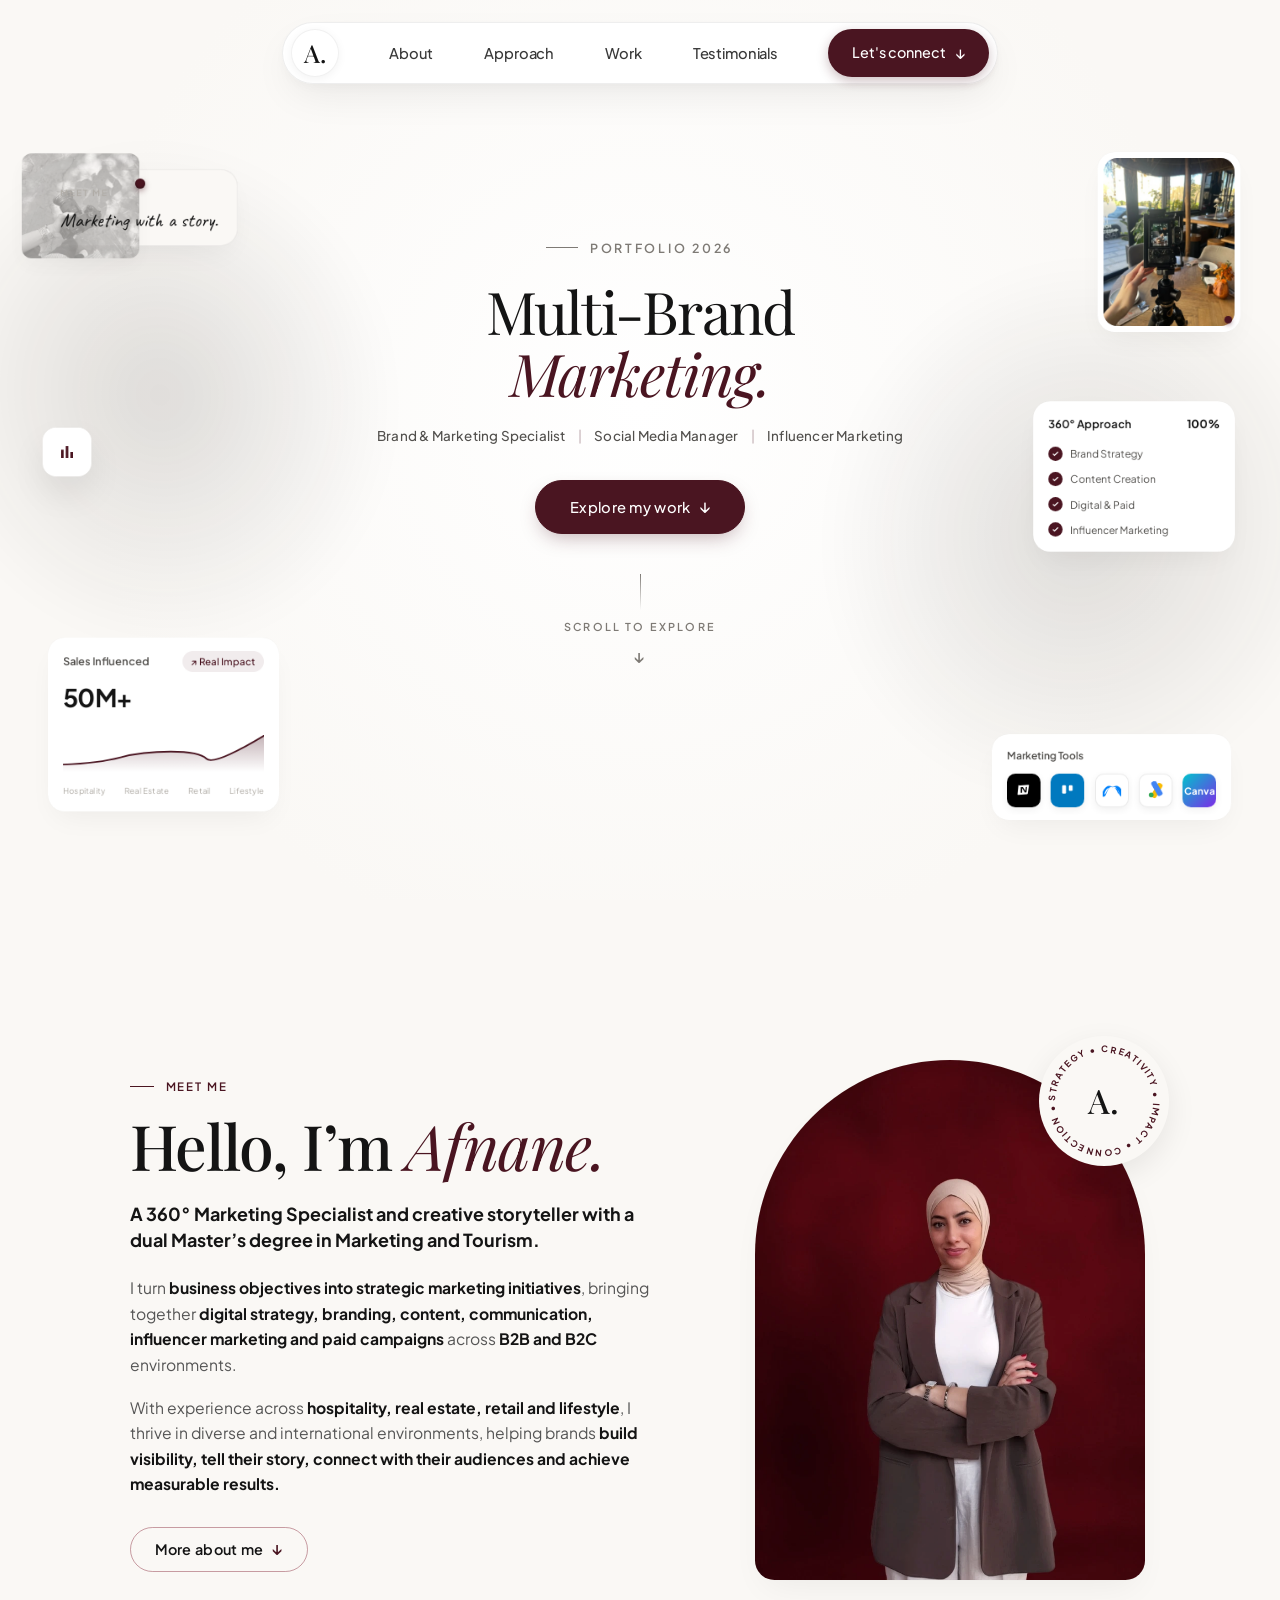
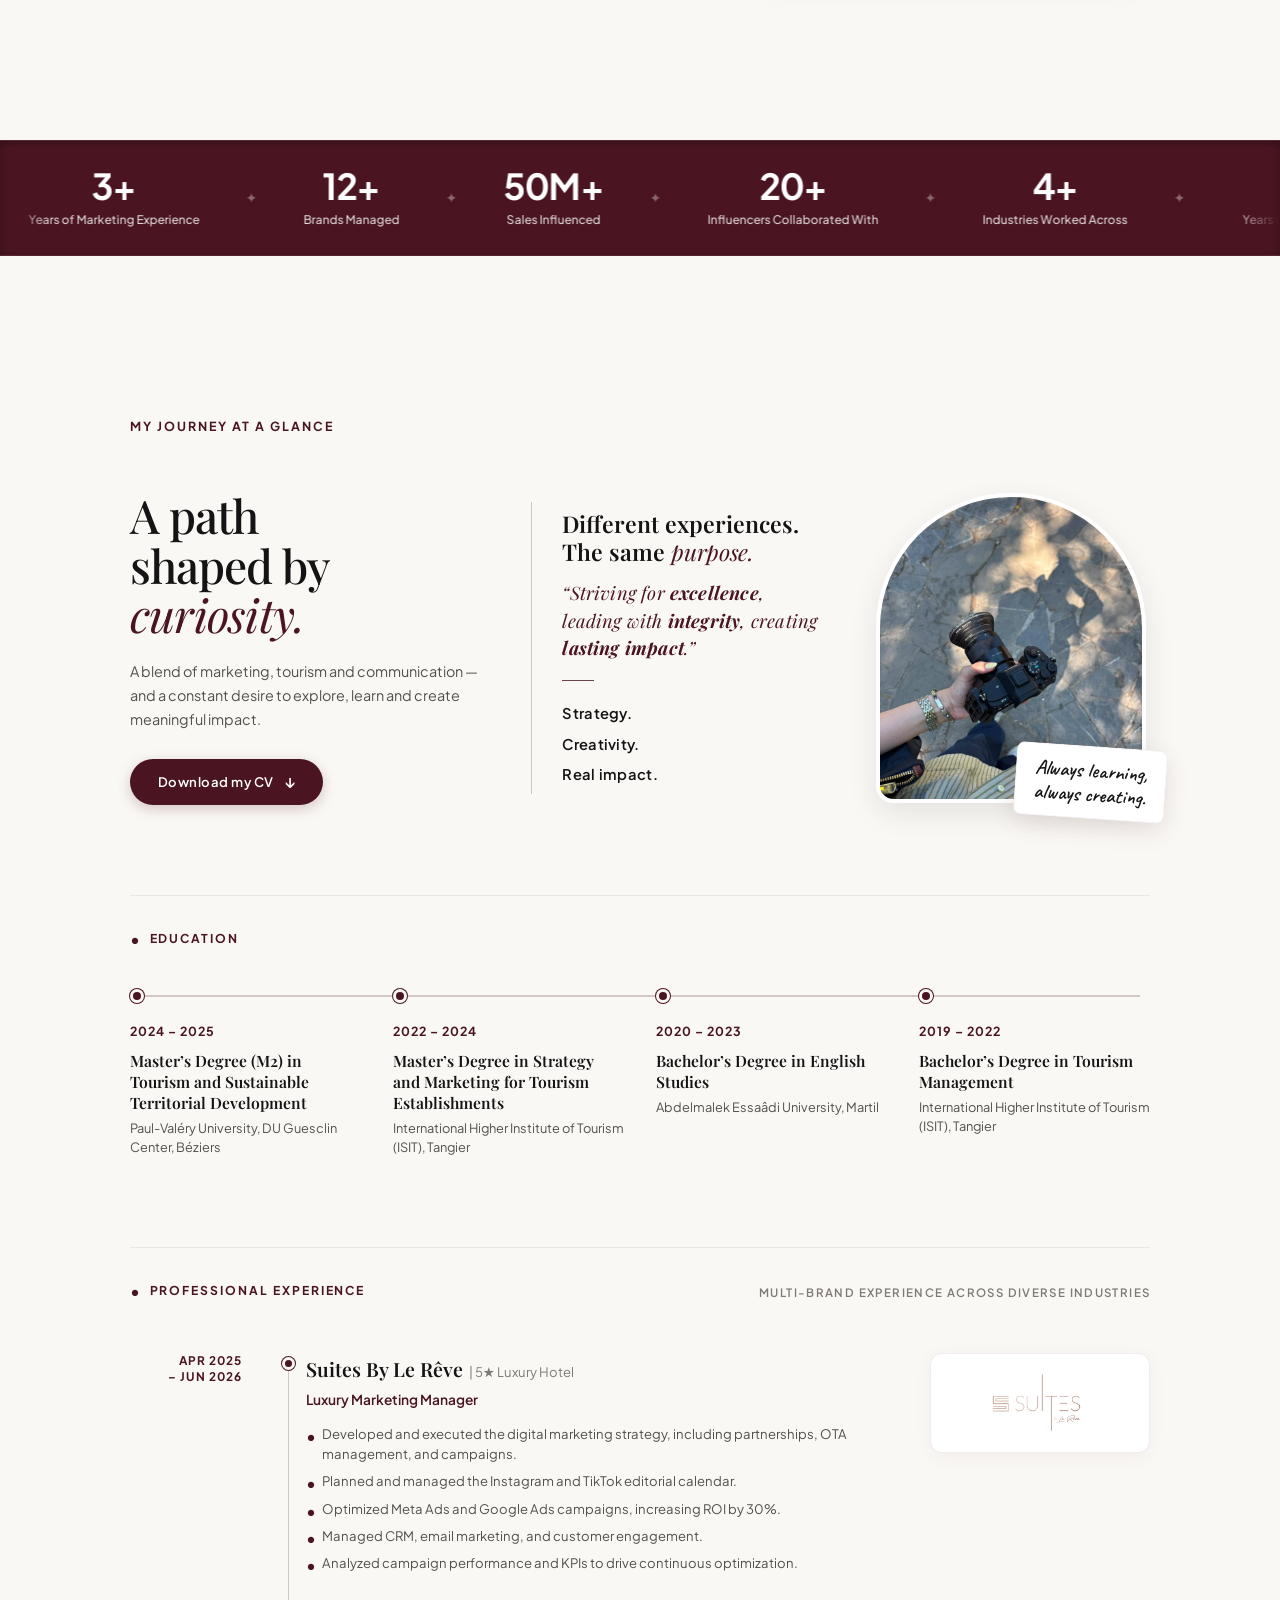
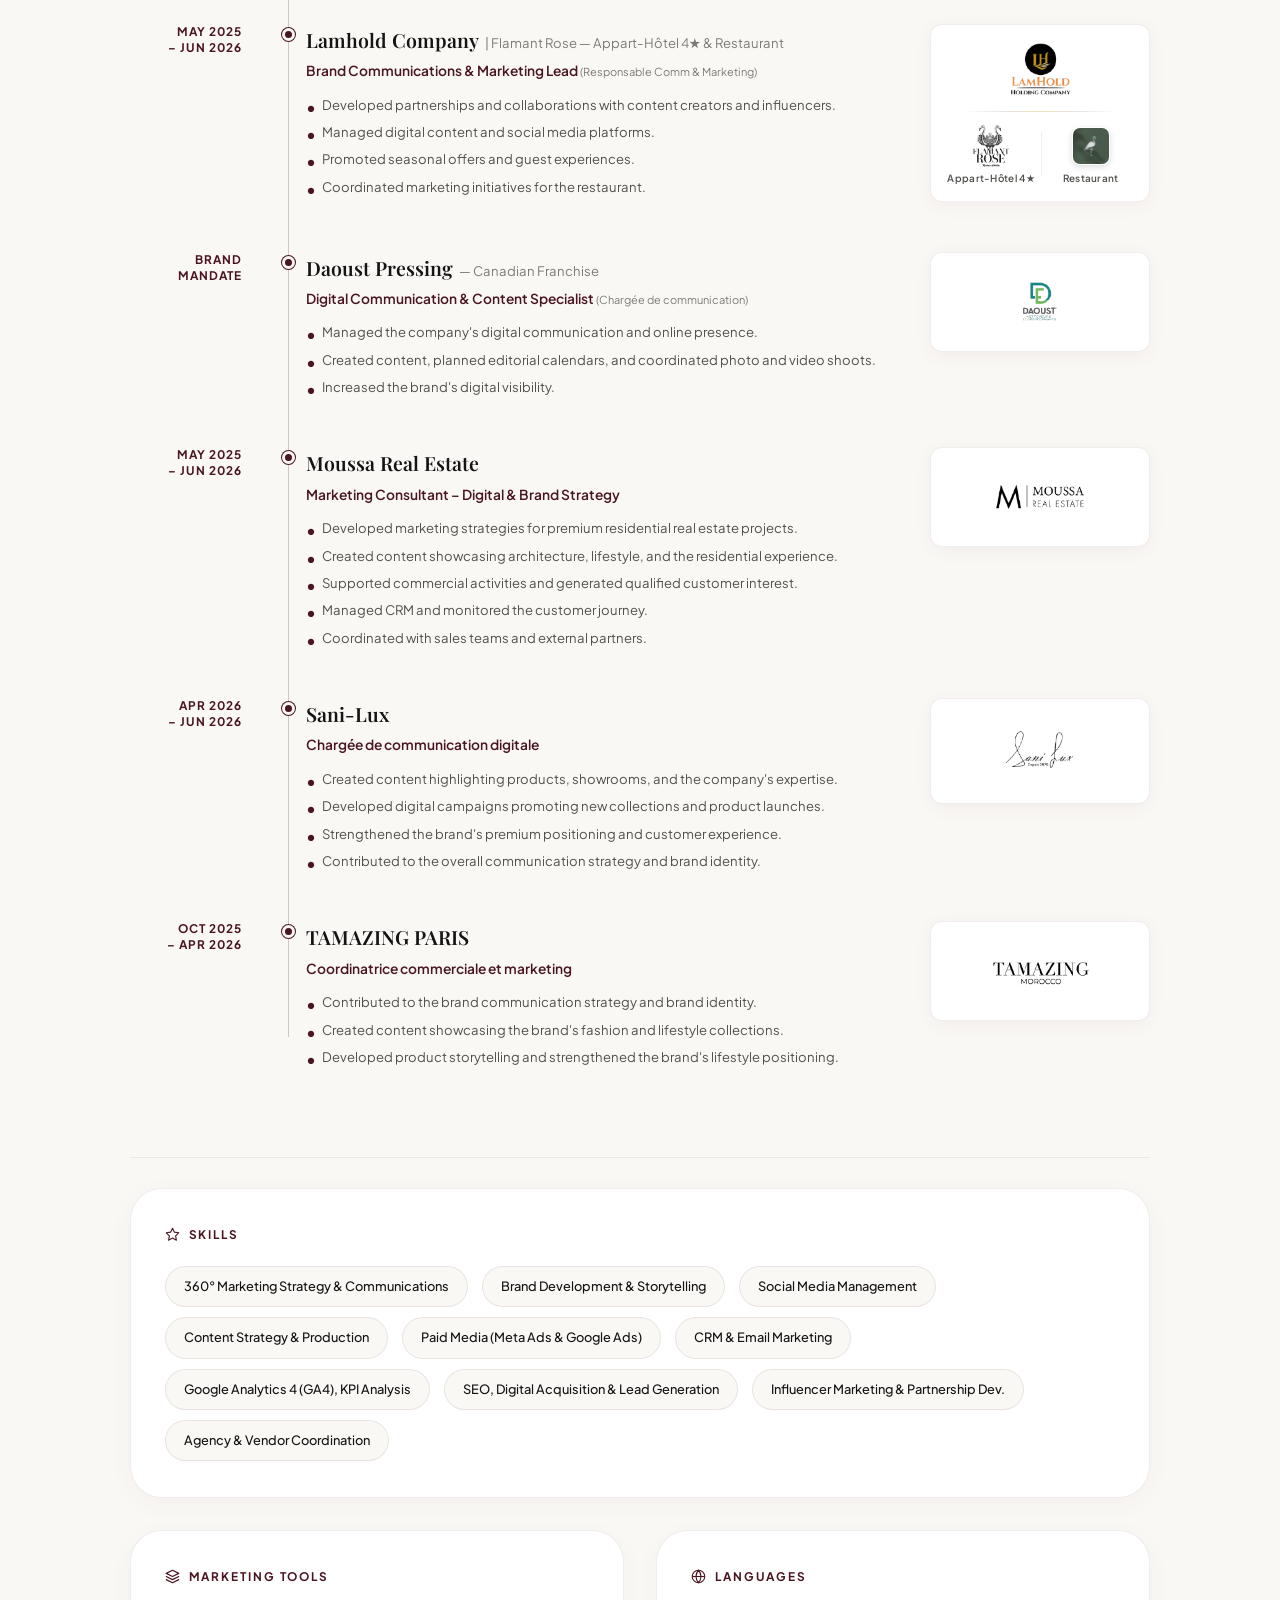
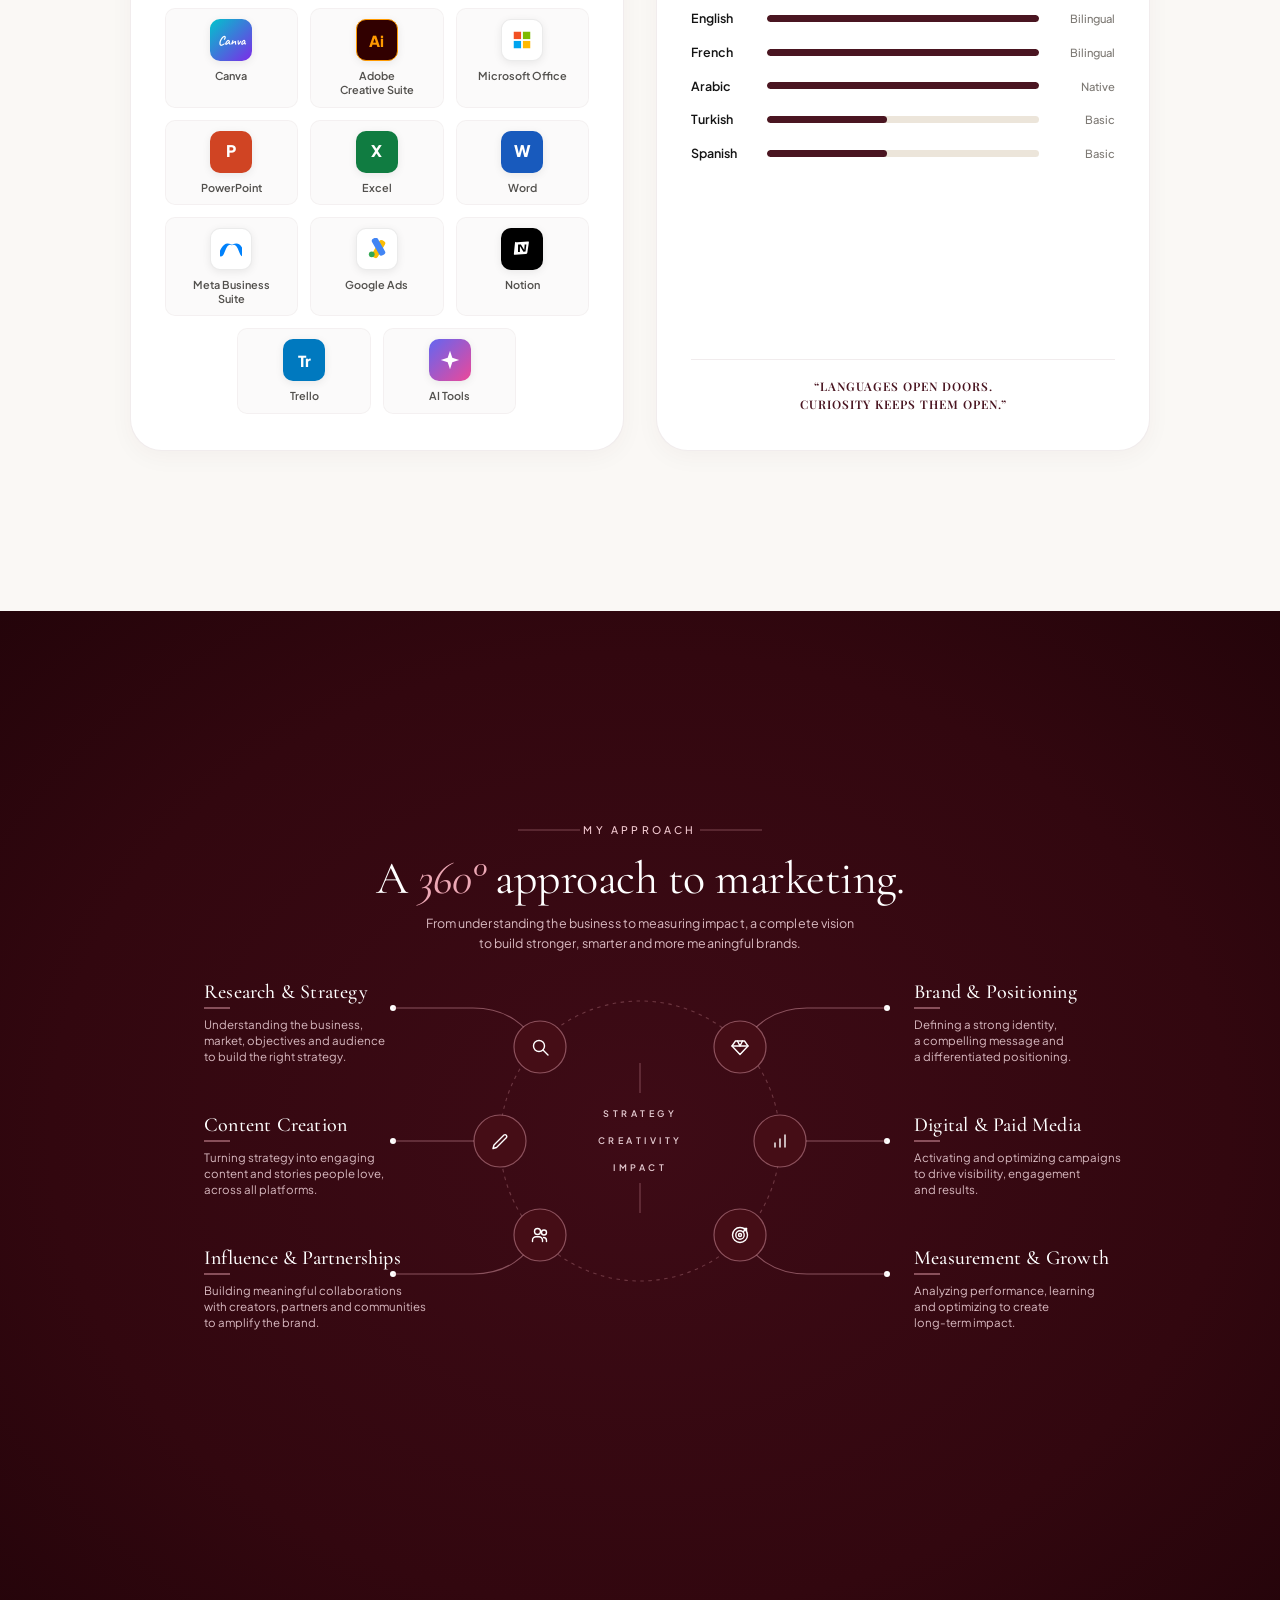
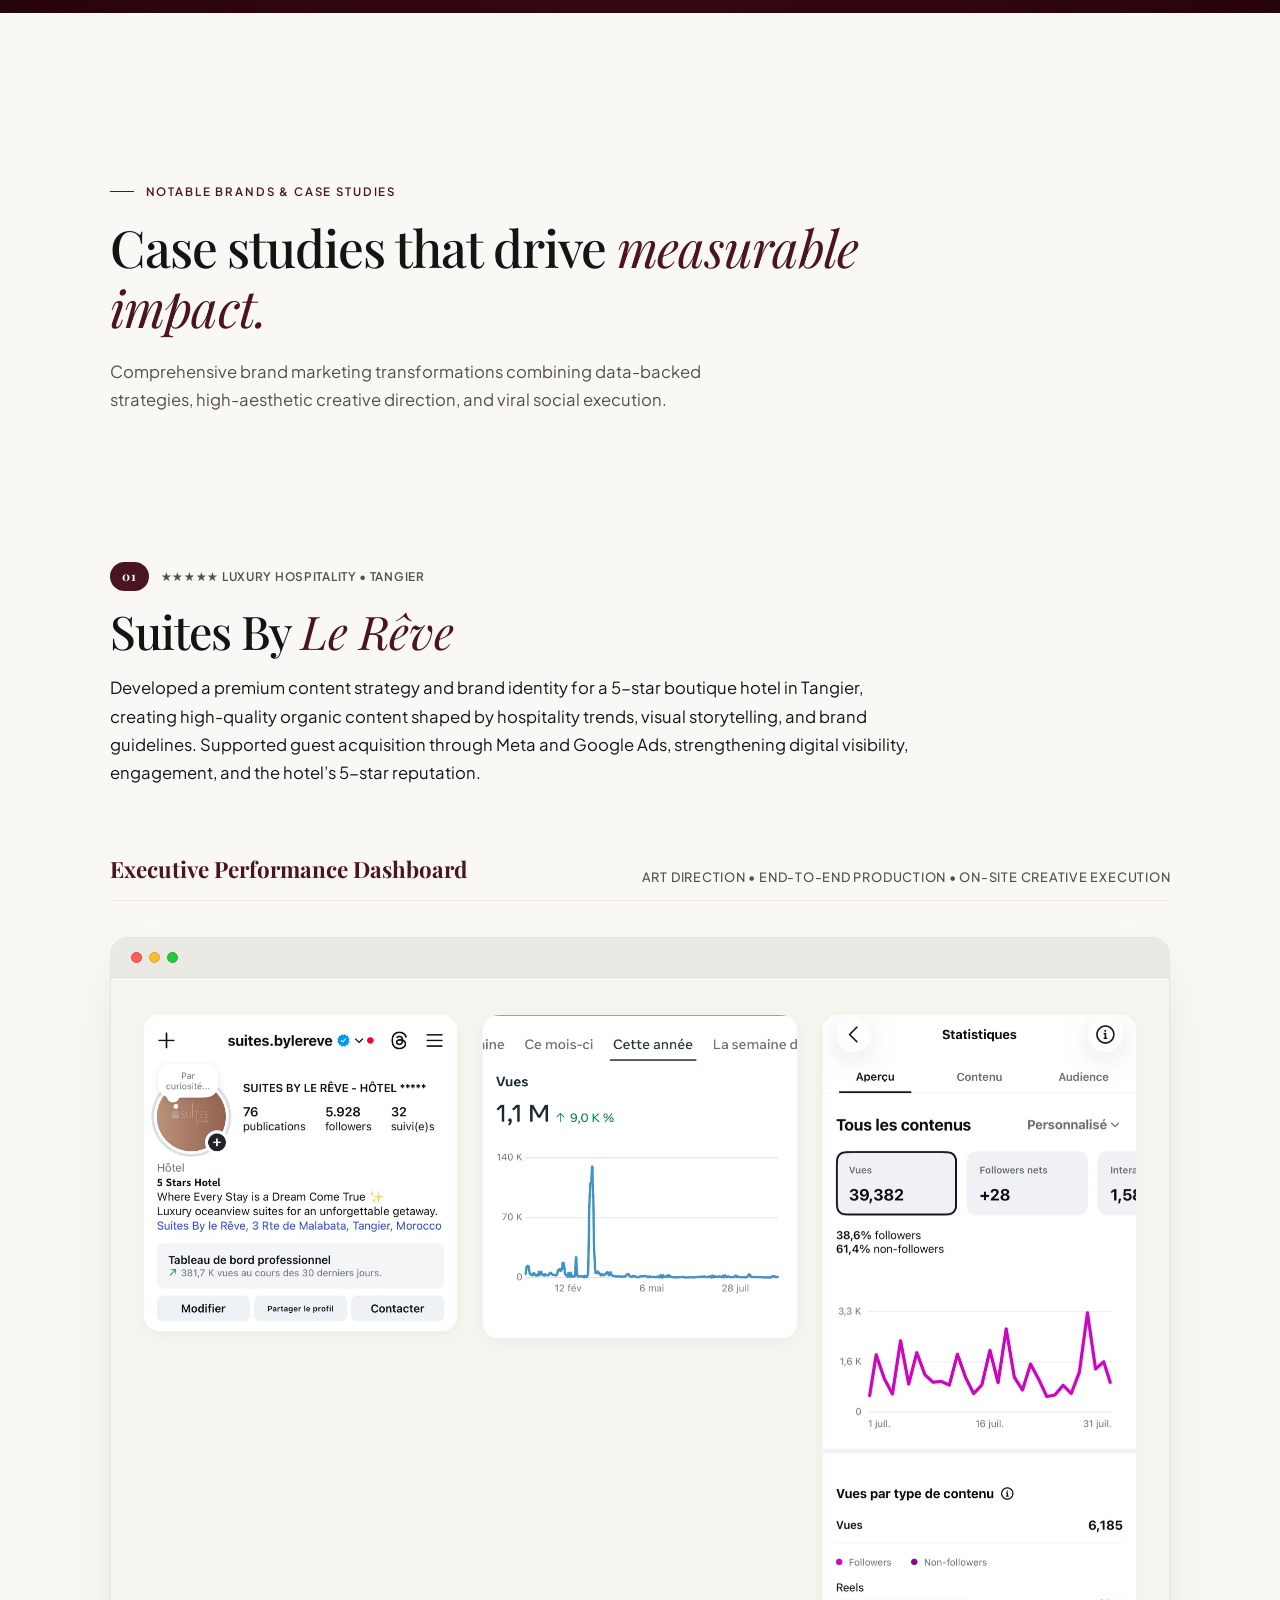
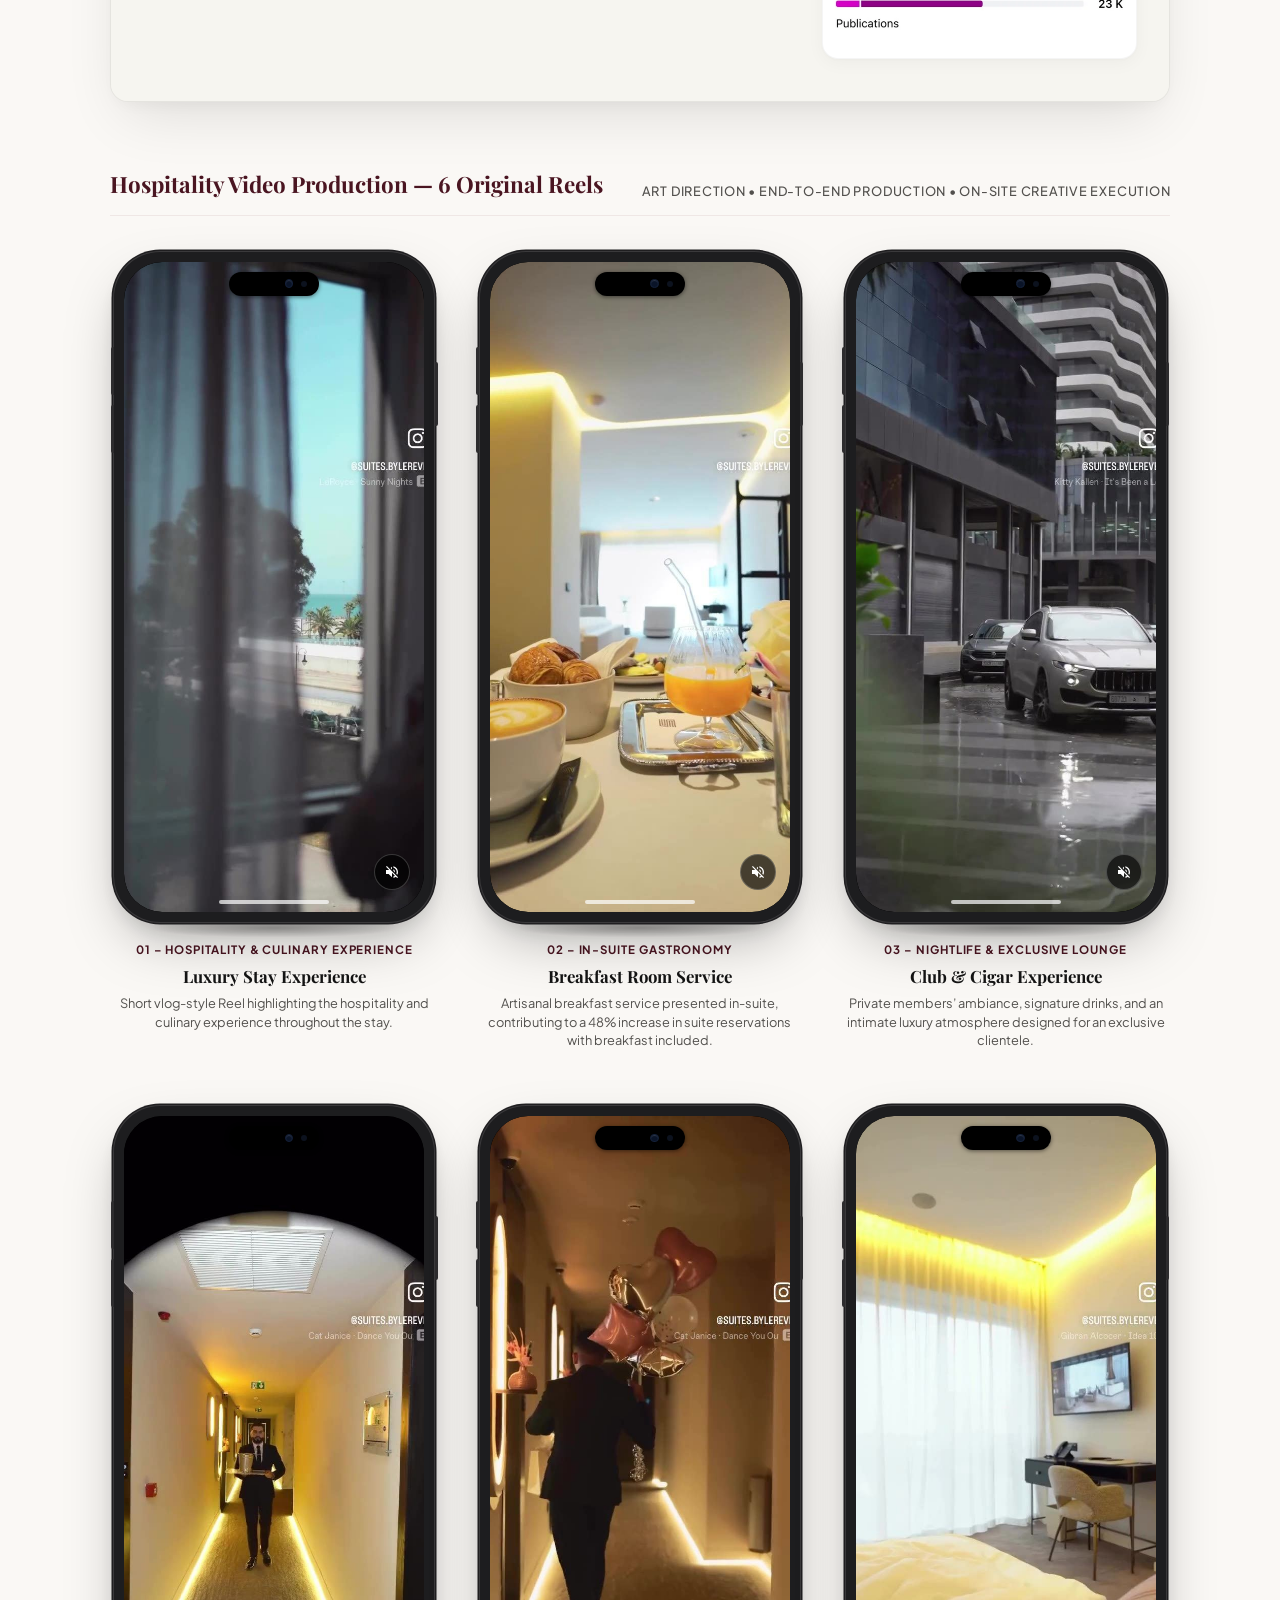
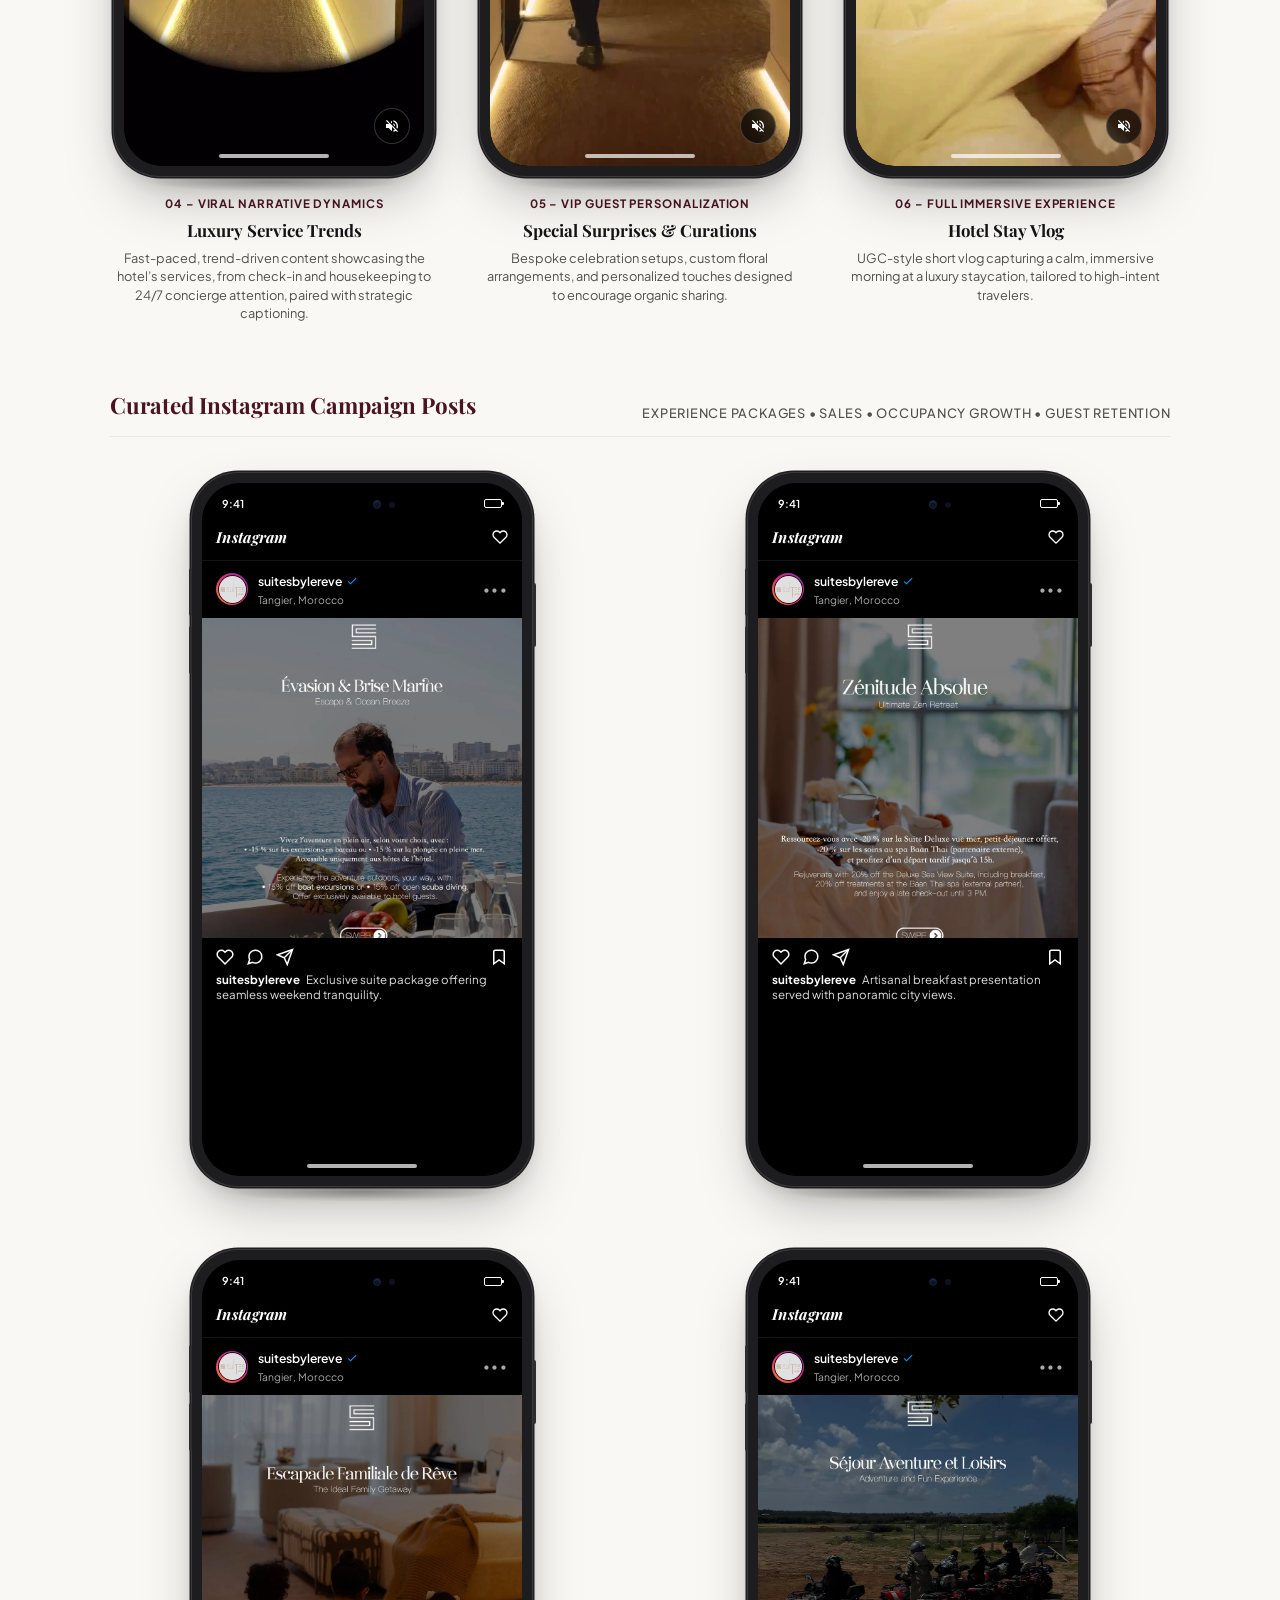
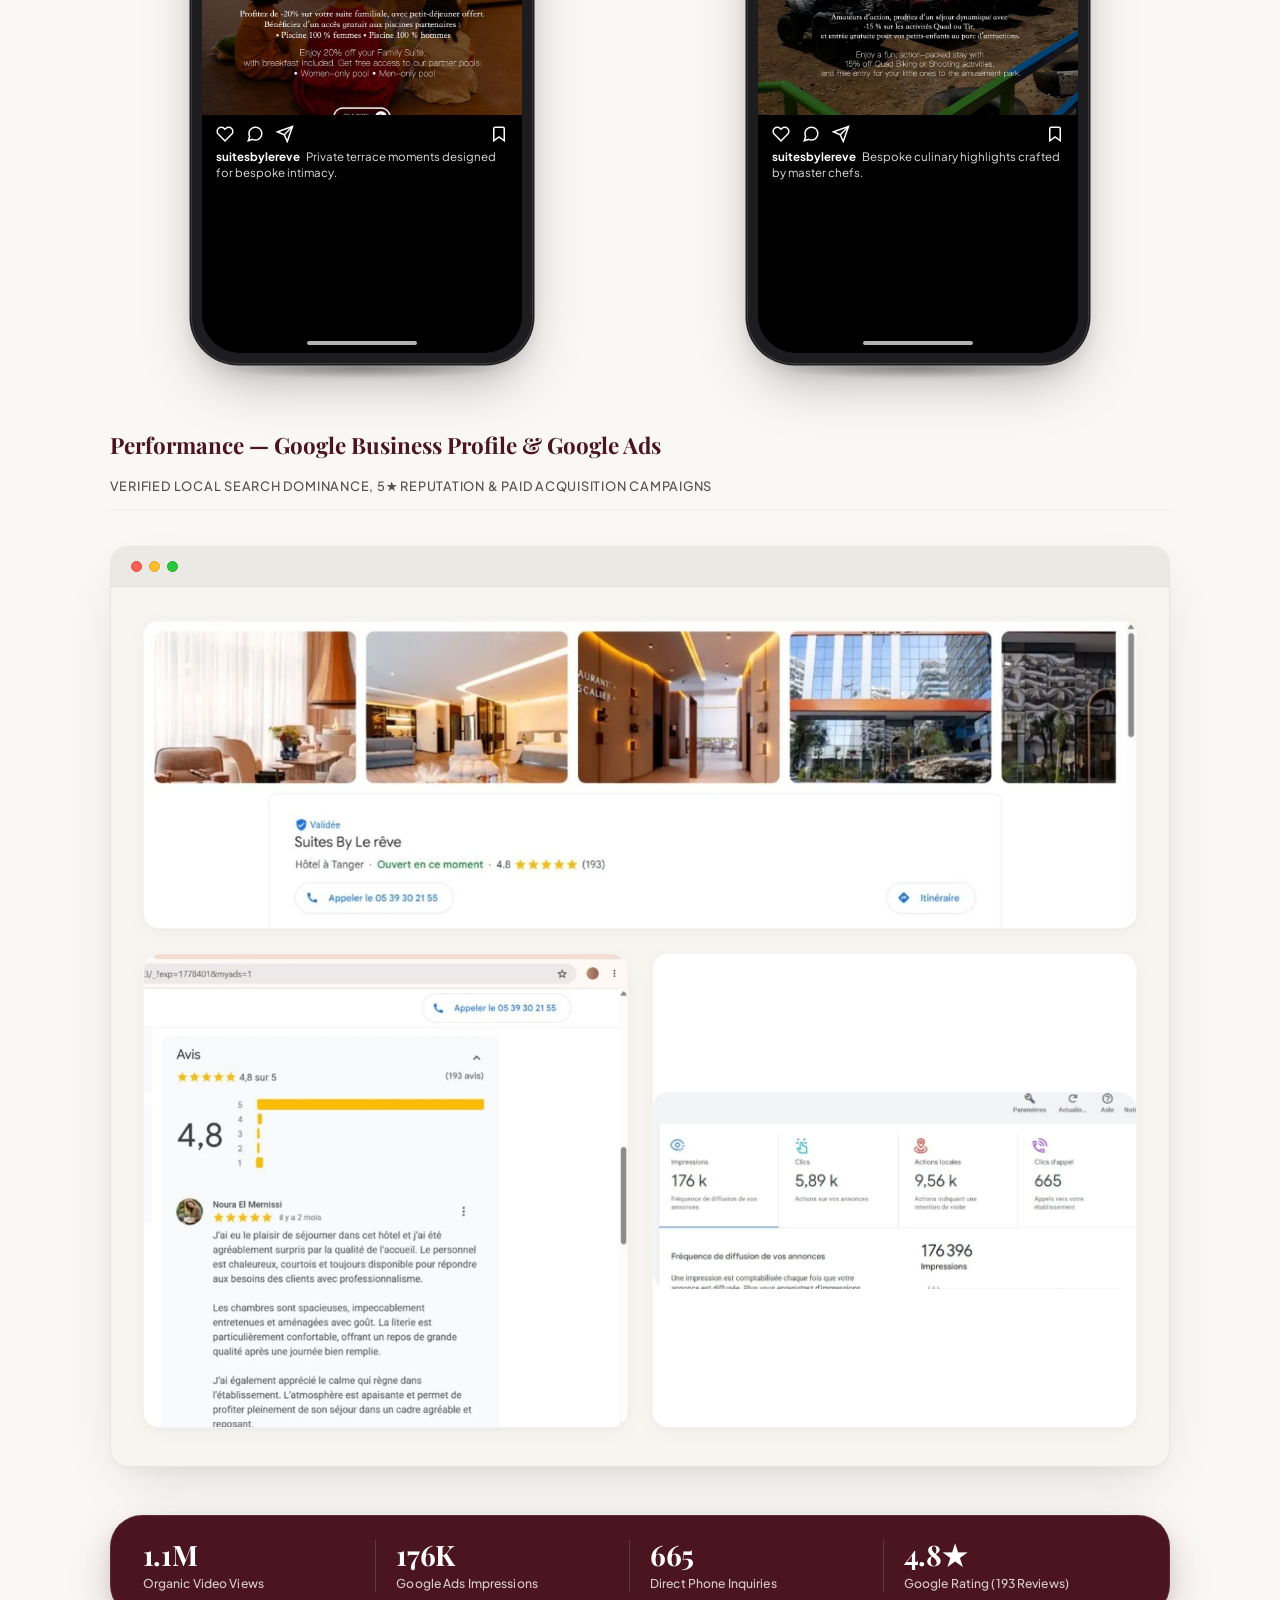
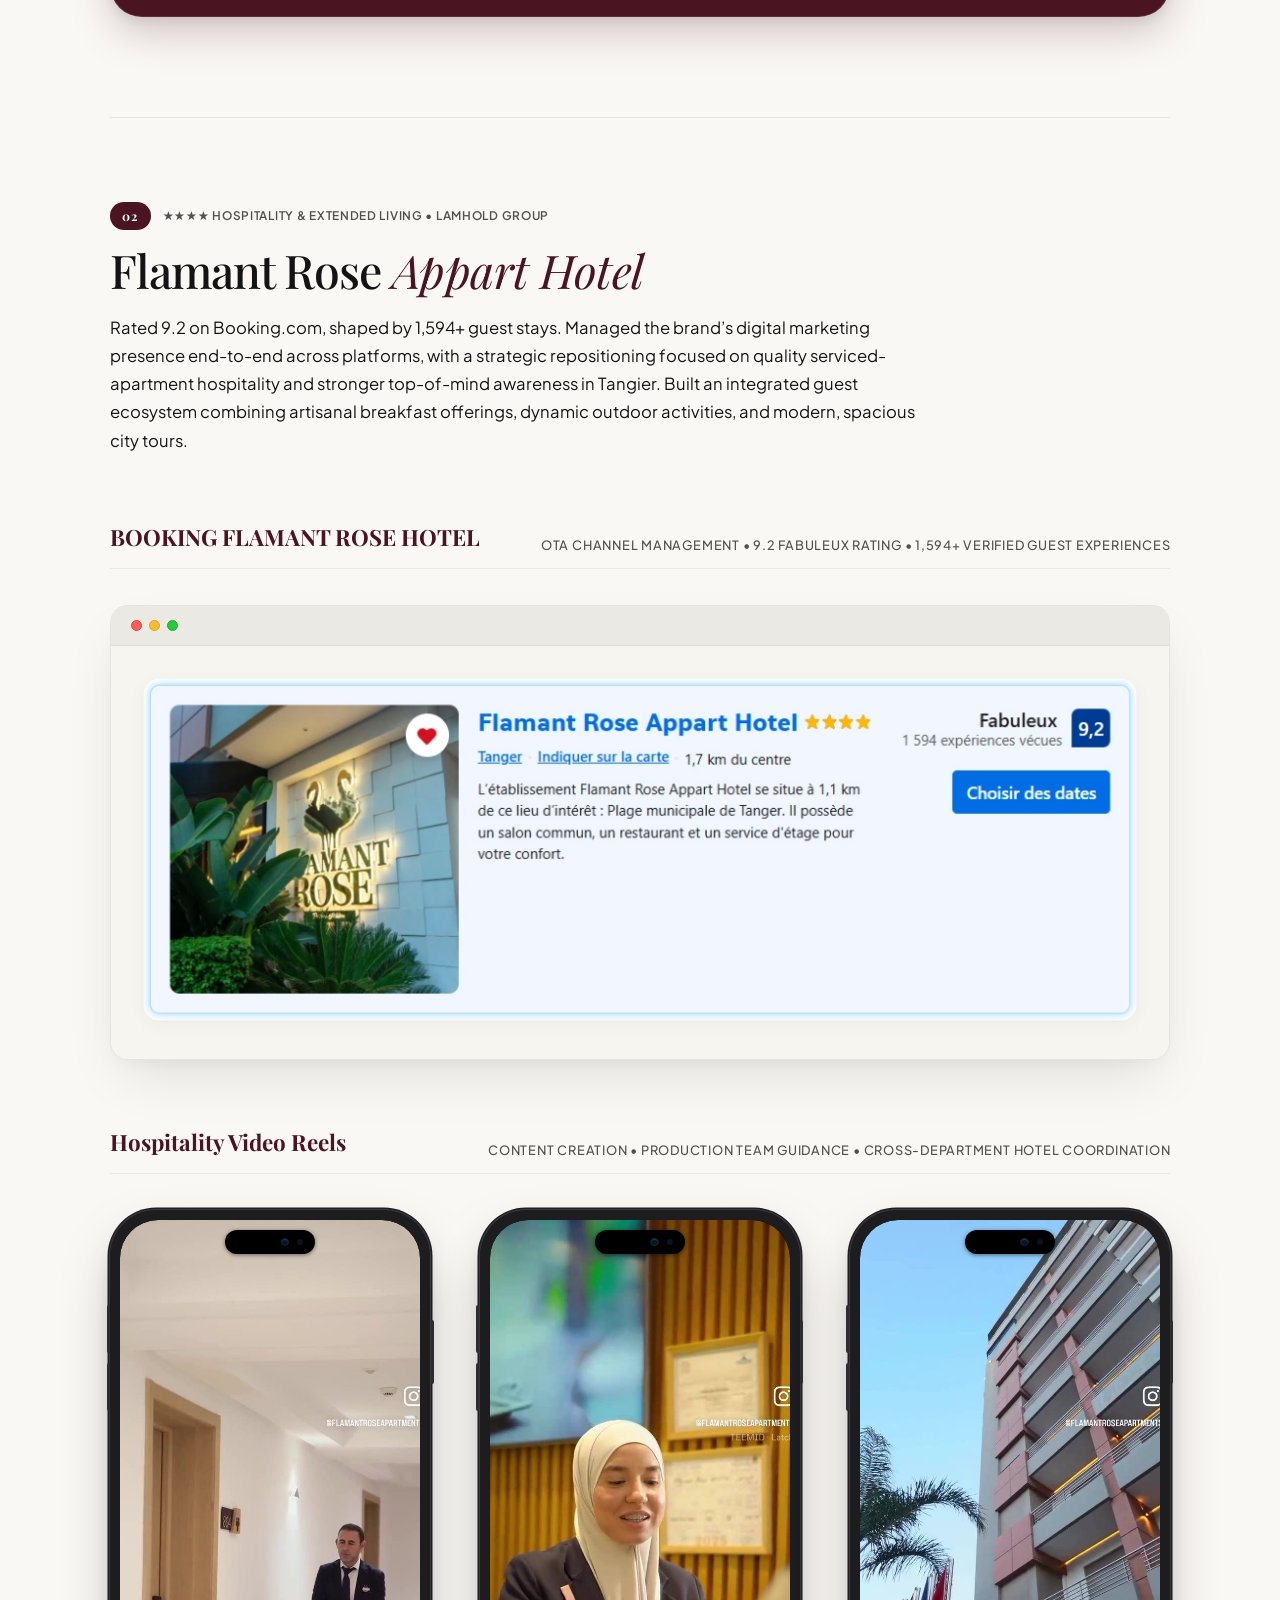
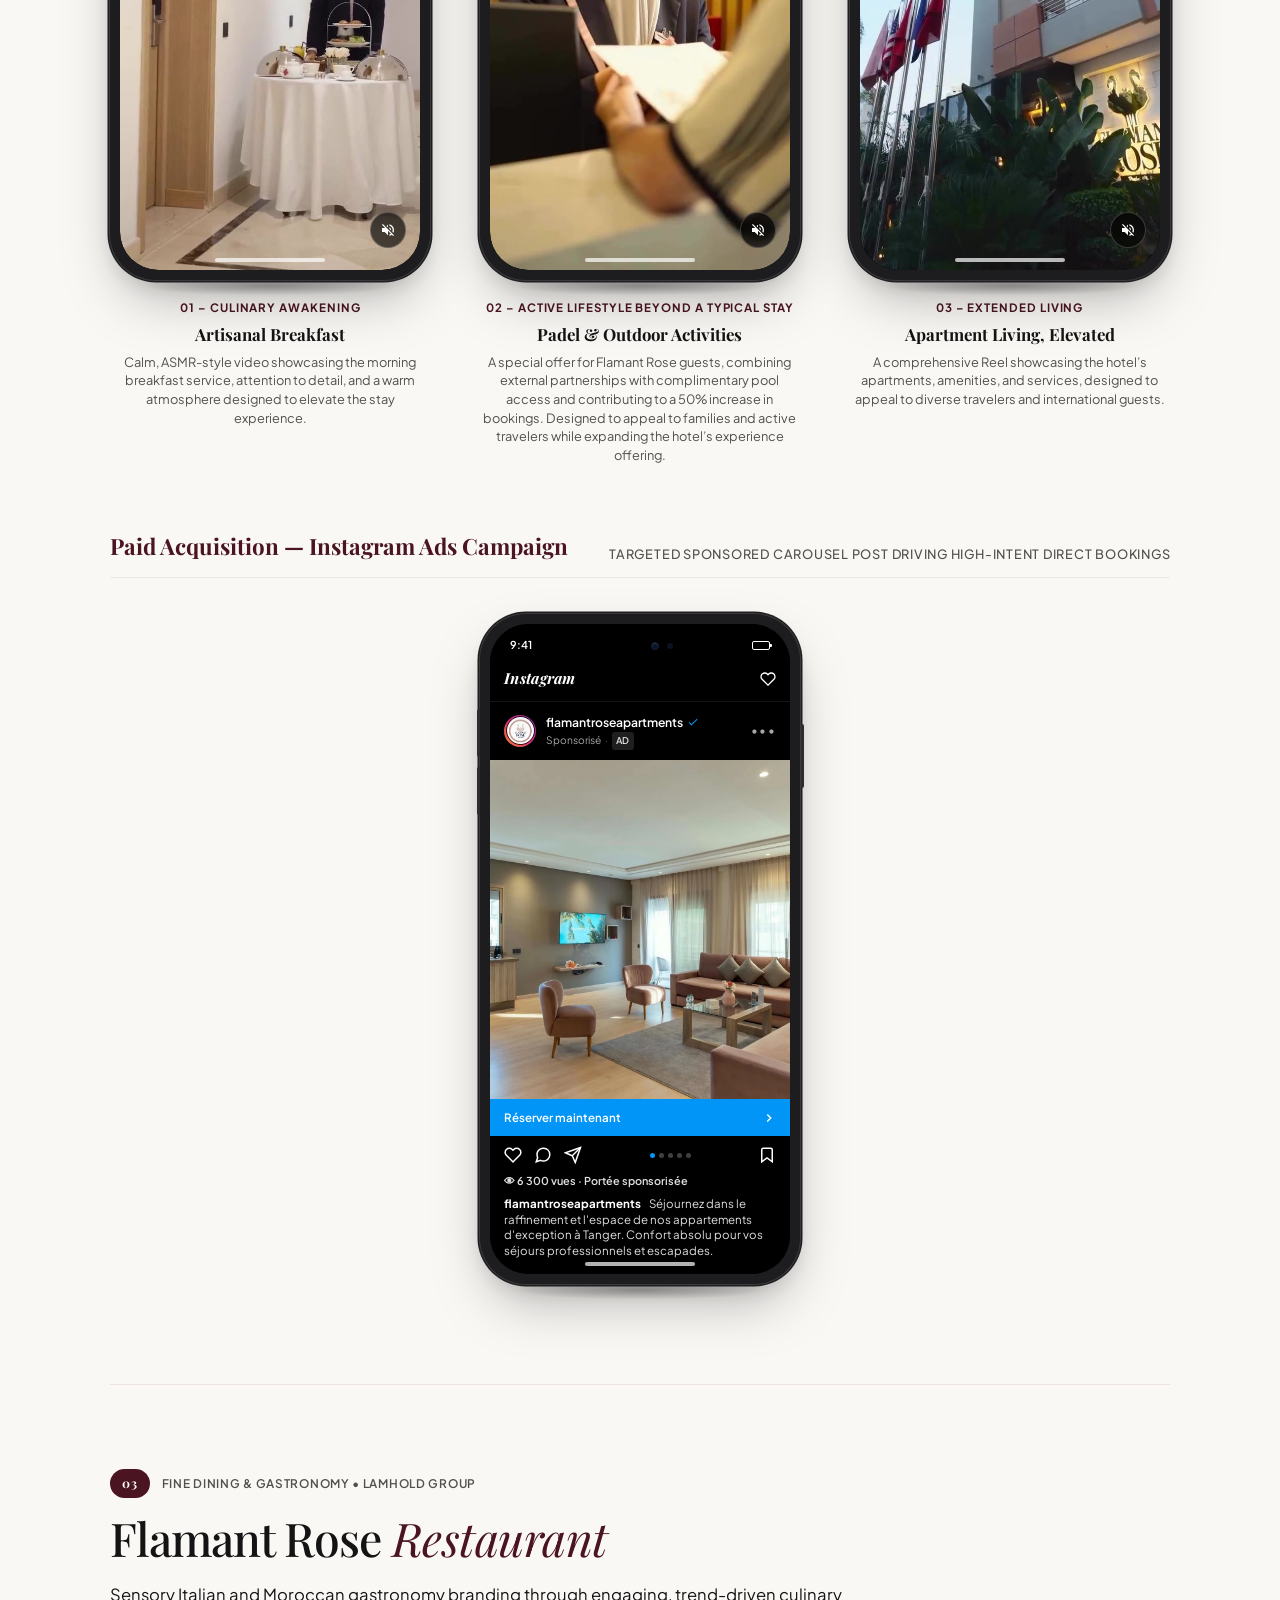
==== index.html @ 4fb7ba2d "Initial commit: Afnane Amrani Portfolio 2026 website & assets" ====
<!DOCTYPE html>
<html lang="en">
<head>
  <meta charset="UTF-8" />
  <meta name="viewport" content="width=device-width, initial-scale=1.0" />
  <title>Afnane — Multi-Brand Marketing Portfolio 2026</title>
  <meta name="description" content="Portfolio 2026 of Afnane — Brand & Marketing Specialist, Social Media Manager, and Influencer Marketing. Strategy meets real impact." />
  <meta name="theme-color" content="#4E1B26" />
  
  <!-- Luxury Monogram Favicon -->
  <link rel="icon" type="image/svg+xml" href="data:image/svg+xml,%3Csvg xmlns='http://www.w3.org/2000/svg' viewBox='0 0 32 32'%3E%3Crect width='32' height='32' rx='6' fill='%234E1B26'/%3E%3Ctext x='16' y='22' font-family='serif' font-size='18' font-style='italic' font-weight='bold' fill='%23FAF6F0' text-anchor='middle'%3EA.%3C/text%3E%3C/svg%3E" />

  <!-- OpenGraph & Social Cards -->
  <meta property="og:type" content="website" />
  <meta property="og:title" content="Afnane — Multi-Brand Marketing Portfolio 2026" />
  <meta property="og:description" content="Brand & Marketing Specialist, Social Media Strategist, and Content Creator. Strategy meets measurable impact across luxury hospitality, real estate, and high fashion." />
  <meta property="og:image" content="assets/images/hero_portrait.png" />
  <meta name="twitter:card" content="summary_large_image" />
  <meta name="twitter:title" content="Afnane — Marketing Portfolio 2026" />
  <meta name="twitter:description" content="Brand & Marketing Specialist, Social Media Strategist, and Content Creator. Strategy meets measurable impact across luxury hospitality, real estate, and high fashion." />
  <meta name="twitter:image" content="assets/images/hero_portrait.png" />
  
  <!-- Preconnect & Fonts -->
  <link rel="preconnect" href="https://fonts.googleapis.com" />
  <link rel="preconnect" href="https://fonts.gstatic.com" crossorigin />
  <link href="https://fonts.googleapis.com/css2?family=Caveat:wght@400;500;600&family=Cormorant+Garamond:ital,wght@0,400;0,500;0,600;1,400;1,600;1,700&family=Playfair+Display:ital,wght@0,400;0,500;0,600;0,700;1,400;1,600;1,700&family=Plus+Jakarta+Sans:wght@300;400;500;600;700&display=swap" rel="stylesheet" />

  <!-- Stylesheet -->
  <link rel="stylesheet" href="styles.css?v=2.5" />
</head>
<body>

  <!-- =========================================================================
       1. NAVIGATION HEADER (Floating Pill Navbar)
       ========================================================================= -->
  <header class="site-header" id="siteHeader">
    <div class="header-inner">
      <a href="#hero" class="brand-logo" aria-label="Afnane Home">
        <span class="brand-logo-text">A.</span>
      </a>

      <nav class="nav-menu" id="navMenu" aria-label="Main Navigation">
        <a href="#about" class="nav-link">About</a>
        <a href="#approach" class="nav-link">Approach</a>
        <a href="#brands" class="nav-link">Work</a>
        <a href="#testimonials" class="nav-link">Testimonials</a>
      </nav>

      <div class="header-cta">
        <a href="#contact" class="btn-nav-connect">
          Let's connect <span class="btn-arrow">↓</span>
        </a>
      </div>

      <button class="mobile-toggle" aria-label="Toggle navigation" id="mobileToggle" aria-expanded="false" aria-controls="navMenu">
        <span></span>
        <span></span>
        <span></span>
      </button>
    </div>
  </header>

  <main>
    <!-- =======================================================================
         2. HERO SECTION (Consistent with 'hero reference.png')
         ======================================================================= -->
    <section class="hero-section" id="hero">
      <!-- Ambient Palm Shadows for depth -->
      <div class="palm-shadow palm-shadow-left" aria-hidden="true"></div>
      <div class="palm-shadow palm-shadow-right" aria-hidden="true"></div>

      <!-- Center Editorial Typography -->
      <div class="hero-center">
        <div class="hero-eyebrow">
          <span>PORTFOLIO 2026</span>
        </div>

        <h1 class="hero-title">
          <span class="title-line-1">Multi-Brand</span>
          <span class="title-line-impact">Marketing.</span>
        </h1>

        <p class="hero-subtitle" style="white-space: nowrap !important; width: max-content; max-width: 100%; margin: 0 auto 34px;">
          Brand &amp; Marketing Specialist <span class="subtitle-sep">|</span> Social Media Manager <span class="subtitle-sep">|</span> Influencer Marketing
        </p>

        <div class="hero-cta">
          <a href="#brands" class="btn btn-primary">
            Explore my work <span class="btn-arrow">↓</span>
          </a>
        </div>

        <a href="#about" class="hero-scroll-hint" aria-label="Scroll to explore">
          <div class="hero-scroll-line"></div>
          <span>SCROLL TO EXPLORE</span>
          <span style="font-size: 1rem;">↓</span>
        </a>
      </div>

      <!-- Floating Editorial Moodboard Cards (Surrounding center) -->
      <div class="hero-elements" aria-hidden="true">
        
        <!-- 1. Note to Self Card (Top-Left) -->
        <div class="hero-card card-note-to-self">
          <div class="card-note-backdrop">
            <img src="assets/images/journey_photo.webp" alt="Afnane Portrait" width="768" height="1024" loading="eager" fetchpriority="high" />
          </div>
          <div class="push-pin"></div>
          <div class="note-header">MEET ME</div>
          <p class="note-text">Marketing with a story.</p>
        </div>

        <!-- 2. 3D Stat Icon Card (Left Mid) -->
        <div class="hero-card card-stat-icon">
          <svg viewBox="0 0 24 24" fill="currentColor">
            <path d="M5 9.2h3V19H5zM10.5 5h3v14h-3zM16 12h3v7h-3z"/>
          </svg>
        </div>

        <!-- 3. Brand Growth Card (Bottom-Left) -->
        <div class="hero-card card-brand-growth">
          <div class="growth-header">
            <span class="growth-label">Sales Influenced</span>
            <span class="growth-pill">↗ Real Impact</span>
          </div>
          <div class="growth-number">50M+</div>
          <svg class="growth-chart" viewBox="0 0 280 60" fill="none">
            <defs>
              <linearGradient id="chartGrad" x1="0%" y1="0%" x2="0%" y2="100%">
                <stop offset="0%" stop-color="#4A1521" stop-opacity="0.32" />
                <stop offset="100%" stop-color="#4A1521" stop-opacity="0.0" />
              </linearGradient>
            </defs>
            <path d="M 0 50 Q 50 48 80 40 T 150 32 T 200 42 T 280 10 L 280 60 L 0 60 Z" fill="url(#chartGrad)" />
            <path d="M 0 50 Q 50 48 80 40 T 150 32 T 200 42 T 280 10" stroke="#4A1521" stroke-width="2.2" stroke-linecap="round" fill="none" />
          </svg>
          <div class="chart-months">
            <span>Hospitality</span>
            <span>Real Estate</span>
            <span>Retail</span>
            <span>Lifestyle</span>
          </div>
        </div>

        <!-- 4. Architecture / Ideas Photo Card (Top-Right) -->
        <div class="hero-card card-arch-photo">
          <div class="arch-photo-img-wrap">
            <img src="assets/images/hero_camera.webp" alt="Content Creation Behind the Scenes" width="768" height="1024" loading="eager" fetchpriority="high" />
          </div>
          <div class="arch-card-pin"></div>
        </div>

        <!-- 5. Today's Progress Card (Far-Right) -->
        <div class="hero-card card-progress">
          <div class="progress-top">
            <span class="progress-title">360° Approach</span>
            <span class="progress-percent">100%</span>
          </div>
          <div class="progress-items-wrap">
            <div class="progress-list">
              <div class="progress-item">
                <span class="check-icon checked">
                  <svg viewBox="0 0 24 24" fill="none" stroke="currentColor" stroke-width="3.5">
                    <polyline points="20 6 9 17 4 12"></polyline>
                  </svg>
                </span>
                <span>Brand Strategy</span>
              </div>
              <div class="progress-item">
                <span class="check-icon checked">
                  <svg viewBox="0 0 24 24" fill="none" stroke="currentColor" stroke-width="3.5">
                    <polyline points="20 6 9 17 4 12"></polyline>
                  </svg>
                </span>
                <span>Content Creation</span>
              </div>
              <div class="progress-item">
                <span class="check-icon checked">
                  <svg viewBox="0 0 24 24" fill="none" stroke="currentColor" stroke-width="3.5">
                    <polyline points="20 6 9 17 4 12"></polyline>
                  </svg>
                </span>
                <span>Digital &amp; Paid</span>
              </div>
              <div class="progress-item">
                <span class="check-icon checked">
                  <svg viewBox="0 0 24 24" fill="none" stroke="currentColor" stroke-width="3.5">
                    <polyline points="20 6 9 17 4 12"></polyline>
                  </svg>
                </span>
                <span>Influencer Marketing</span>
              </div>
            </div>
          </div>
        </div>

        <!-- 6. Marketing Tools Card (Bottom-Right) -->
        <div class="hero-card card-creative-tools">
          <div class="tools-label">Marketing Tools</div>
          <div class="tools-icons-row">
            <div class="tool-badge tool-notion" title="Notion">
              <svg width="20" height="20" viewBox="0 0 24 24" fill="currentColor">
                <path d="M4.459 4.208c.746.606 1.026.56 2.428.466l11.455-.84c1.12-.093 1.307.373 1.12 1.307l-1.68 11.024c-.187.933-.653 1.213-1.68 1.306l-11.758.84c-1.027.094-1.307-.28-1.213-1.213L4.46 4.208zm3.266 2.894l-.093 8.307 2.053-.186.094-6.44 3.733 6.16 2.333-.187.933-7.746-1.866.186-.467 5.787-3.64-5.88z"/>
              </svg>
            </div>
            <div class="tool-badge tool-trello" title="Trello">
              <svg width="20" height="20" viewBox="0 0 24 24" fill="none">
                <rect width="24" height="24" rx="4.5" fill="#0079BF"/>
                <rect x="4.5" y="4.5" width="5.5" height="12" rx="1.5" fill="#FFFFFF"/>
                <rect x="14" y="4.5" width="5.5" height="8" rx="1.5" fill="#FFFFFF"/>
              </svg>
            </div>
            <div class="tool-badge tool-meta" title="Meta Business Suite">
              <svg width="22" height="22" viewBox="0 0 24 24" fill="#0081FB">
                <path d="M12 7.15c-1.92 0-3.4 1.14-4.54 2.87-1.4 2.12-2.12 4.67-3.08 7.02-.38.93-.84 1.76-1.52 2.37-.88.78-1.93.99-2.76.54-.7-.38-1.1-1.1-1.1-2.05 0-2.48 1.44-5.32 2.95-7.58C3.5 7.9 5.56 6 8.35 6c2.25 0 3.73 1.05 4.65 2.15.92-1.1 2.4-2.15 4.65-2.15 2.79 0 4.85 1.9 6.4 4.32 1.51 2.26 2.95 5.1 2.95 7.58 0 .95-.4 1.67-1.1 2.05-.83.45-1.88.24-2.76-.54-.68-.61-1.14-1.44-1.52-2.37-.96-2.35-1.68-4.9-3.08-7.02-1.14-1.73-2.62-2.87-4.54-2.87zM8.42 8.7c-1.8 0-3.3 1.4-4.32 3.25-1.07 1.95-1.85 4.18-2.02 5.5.7-.3 1.3-.85 1.76-1.5.85-1.2 1.5-3.4 2.6-5.15.65-1.05 1.25-1.7 1.98-2.1zm7.16 0c.73.4 1.33 1.05 1.98 2.1 1.1 1.75 1.75 3.95 2.6 5.15.46.65 1.06 1.2 1.76 1.5-.17-1.32-.95-3.55-2.02-5.5-1.02-1.85-2.52-3.25-4.32-3.25z"/>
              </svg>
            </div>
            <div class="tool-badge tool-gads" title="Google Ads">
              <svg width="22" height="22" viewBox="0 0 192 192">
                <path fill="#FBBC04" d="M115.5 28.5L53.7 135.6a21.4 21.4 0 0 0 7.8 29.3l12.7 7.3a21.4 21.4 0 0 0 29.3-7.8l61.8-107.1a21.4 21.4 0 0 0-7.8-29.3l-12.7-7.3a21.4 21.4 0 0 0-29.3 7.3z"/>
                <path fill="#4285F4" d="M165.3 114.7l-61.8-107.1a21.4 21.4 0 0 0-29.3-7.8l-12.7 7.3a21.4 21.4 0 0 0-7.8 29.3l61.8 107.1a21.4 21.4 0 0 0 29.3 7.8l12.7-7.3a21.4 21.4 0 0 0 7.8-29.3z"/>
                <circle fill="#34A853" cx="50" cy="142" r="25"/>
              </svg>
            </div>
            <div class="tool-badge tool-canva" title="Canva">Canva</div>
          </div>
        </div>

      </div>
    </section>

    <!-- =======================================================================
         3. ABOUT ME (MEET ME)
         Preserving exact text from DOCX Page 2
         ======================================================================= -->
    <section class="section about-section" id="about">
      <div class="container">
        <div class="about-grid">
          
          <div class="about-content reveal">
            <span class="section-eyebrow eyebrow-burgundy">MEET ME</span>
            <h2 class="about-headline">
              Hello, I’m <em class="title-italic-accent">Afnane.</em>
            </h2>
            
            <p class="about-lead">
              A 360° Marketing Specialist and creative storyteller with a dual Master’s degree in Marketing and Tourism.
            </p>

            <div class="about-paragraphs">
              <p>
                I turn <strong>business objectives into strategic marketing initiatives</strong>, bringing together <strong>digital strategy, branding, content, communication, influencer marketing and paid campaigns</strong> across <strong>B2B and B2C</strong> environments.
              </p>
              <p>
                With experience across <strong>hospitality, real estate, retail and lifestyle</strong>, I thrive in diverse and international environments, helping brands <strong>build visibility, tell their story, connect with their audiences and achieve measurable results.</strong>
              </p>
            </div>

            <div class="about-cta">
              <a href="#journey" class="btn btn-secondary btn-about-pill">
                More about me <span class="btn-arrow">↓</span>
              </a>
            </div>
          </div>

          <!-- Arch Portrait + Rotating Emblem Badge + Script -->
          <div class="about-media-col reveal">
            <div class="about-portrait-wrapper">
              
              <!-- Circular Emblem with Rotating Text (Matching Afnane icon .png) -->
              <div class="circular-badge" aria-hidden="true">
                <svg class="circular-badge-svg" viewBox="0 0 100 100">
                  <path id="badgeCirclePath" d="M 50, 50 m -37.5, 0 a 37.5,37.5 0 1,1 75,0 a 37.5,37.5 0 1,1 -75,0" fill="none"/>
                  <text font-size="6.8" font-family="'Plus Jakarta Sans', sans-serif" font-weight="700" fill="#4A1521">
                    <textPath xlink:href="#badgeCirclePath" textLength="235" lengthAdjust="spacing">
                      STRATEGY • CREATIVITY • IMPACT • CONNECTION •&#160;
                    </textPath>
                  </text>
                </svg>
                <span class="badge-center-letter">A.</span>
              </div>

              <!-- Arch Frame with Afnane's Portrait -->
              <div class="about-portrait-arch">
                <picture>
                  <source srcset="assets/images/afnane_portrait.webp" type="image/webp">
                  <img src="assets/images/afnane_portrait.jpg" alt="Afnane — 360° Marketing Specialist" loading="lazy" decoding="async">
                </picture>
              </div>
            </div>
          </div>

        </div>
      </div>
    </section>

    <!-- =======================================================================
         4. HORIZONTAL ANIMATED STATISTICS BAR
         Full-width continuous horizontal scroll (never stops)
         ======================================================================= -->
    <section class="stats-bar-section" id="statsBar">
      <div class="stats-marquee-wrapper">
        
        <!-- Continuous Infinite Marquee Track (Full Width, Never stops) -->
        <div class="stats-marquee-track-container">
          <div class="stats-marquee-track">
            
            <!-- Set 1 -->
            <div class="stats-marquee-set">
              <div class="stat-item">
                <span class="stat-number">3+</span>
                <span class="stat-desc">Years of Marketing Experience</span>
              </div>
              <span class="stat-divider">✦</span>

              <div class="stat-item">
                <span class="stat-number">12+</span>
                <span class="stat-desc">Brands Managed</span>
              </div>
              <span class="stat-divider">✦</span>

              <div class="stat-item">
                <span class="stat-number">50M+</span>
                <span class="stat-desc">Sales Influenced</span>
              </div>
              <span class="stat-divider">✦</span>

              <div class="stat-item">
                <span class="stat-number">20+</span>
                <span class="stat-desc">Influencers Collaborated With</span>
              </div>
              <span class="stat-divider">✦</span>

              <div class="stat-item">
                <span class="stat-number">4+</span>
                <span class="stat-desc">Industries Worked Across</span>
              </div>
              <span class="stat-divider">✦</span>
            </div>

            <!-- Set 2 (Identical for seamless infinite scroll) -->
            <div class="stats-marquee-set" aria-hidden="true">
              <div class="stat-item">
                <span class="stat-number">3+</span>
                <span class="stat-desc">Years of Marketing Experience</span>
              </div>
              <span class="stat-divider">✦</span>

              <div class="stat-item">
                <span class="stat-number">12+</span>
                <span class="stat-desc">Brands Managed</span>
              </div>
              <span class="stat-divider">✦</span>

              <div class="stat-item">
                <span class="stat-number">50M+</span>
                <span class="stat-desc">Sales Influenced</span>
              </div>
              <span class="stat-divider">✦</span>

              <div class="stat-item">
                <span class="stat-number">20+</span>
                <span class="stat-desc">Influencers Collaborated With</span>
              </div>
              <span class="stat-divider">✦</span>

              <div class="stat-item">
                <span class="stat-number">4+</span>
                <span class="stat-desc">Industries Worked Across</span>
              </div>
              <span class="stat-divider">✦</span>
            </div>

            <!-- Set 3 (Buffer for seamless continuous looping on widescreen) -->
            <div class="stats-marquee-set" aria-hidden="true">
              <div class="stat-item">
                <span class="stat-number">3+</span>
                <span class="stat-desc">Years of Marketing Experience</span>
              </div>
              <span class="stat-divider">✦</span>

              <div class="stat-item">
                <span class="stat-number">12+</span>
                <span class="stat-desc">Brands Managed</span>
              </div>
              <span class="stat-divider">✦</span>

              <div class="stat-item">
                <span class="stat-number">50M+</span>
                <span class="stat-desc">Sales Influenced</span>
              </div>
              <span class="stat-divider">✦</span>

              <div class="stat-item">
                <span class="stat-number">20+</span>
                <span class="stat-desc">Influencers Collaborated With</span>
              </div>
              <span class="stat-divider">✦</span>

              <div class="stat-item">
                <span class="stat-number">4+</span>
                <span class="stat-desc">Industries Worked Across</span>
              </div>
              <span class="stat-divider">✦</span>
            </div>

          </div>
        </div>

      </div>
    </section>

    <!-- =======================================================================
         5. MY JOURNEY AT A GLANCE
         Preserving exact structure from DOCX Page 3
         ======================================================================= -->
    <!-- =======================================================================
         5. MY JOURNEY AT A GLANCE (EXACT 1:1 MATCH TO REFERENCE)
         ======================================================================= -->
    <section class="section journey-section" id="journey">
      <div class="container journey-container">
        
        <!-- Top Row Eyebrow -->
        <div class="journey-header-bar reveal">
          <span class="journey-eyebrow">MY JOURNEY AT A GLANCE</span>
        </div>

        <!-- 3-Column Intro Row -->
        <div class="journey-hero-grid reveal">
          <!-- Col 1: Title, Subtitle, CTA -->
          <div class="journey-hero-left">
            <h2 class="journey-editorial-title">
              A path<br>shaped by<br><em class="title-italic-accent">curiosity.</em>
            </h2>
            <p class="journey-editorial-sub">
              A blend of marketing, tourism and communication — and a constant desire to explore, learn and create meaningful impact.
            </p>
            <div class="journey-cv-wrap">
              <a href="assets/documents/CV_Afnane_Amrani.pdf" download="CV_Afnane_Amrani.pdf" target="_blank" rel="noopener noreferrer" class="btn btn-download-cv">
                Download my CV <span class="btn-arrow">↓</span>
              </a>
            </div>
          </div>

          <!-- Col 2: Different experiences philosophy box -->
          <div class="journey-hero-center">
            <div class="journey-philosophy-card">
              <h3 class="phil-heading">
                Different experiences.<br>
                The same <em class="title-italic-accent">purpose.</em>
              </h3>
              <p class="phil-slogan-quote">“Striving for <strong>excellence</strong>, leading with <strong>integrity</strong>, creating <strong>lasting impact</strong>.”</p>
              <div class="phil-line-divider"></div>
              <div class="phil-values">
                <span>Strategy.</span>
                <span>Creativity.</span>
                <span>Real impact.</span>
              </div>
            </div>
          </div>

          <!-- Col 3: Arched Visual & Handwritten Sticky Note -->
          <div class="journey-hero-right">
            <div class="journey-arched-frame">
              <picture>
                <source srcset="assets/images/journey_photo.webp" type="image/webp">
                <img src="assets/images/journey_photo.jpg" alt="Afnane with camera — Always learning, always creating" class="journey-arch-img" decoding="async" loading="lazy">
              </picture>
              <div class="journey-tilted-note">
                <span class="handwritten-script">Always learning,</span>
                <span class="handwritten-script">always creating.</span>
              </div>
            </div>
          </div>
        </div>

        <!-- ===================================================================
             EDUCATION TIMELINE (Horizontal 4-Step Track - Masters to Bachelors)
             =================================================================== -->
        <div class="journey-tier-education reveal" id="education">
          <div class="tier-section-title">
            <span class="tier-bullet">•</span> EDUCATION
          </div>

          <div class="edu-timeline-wrapper">
            <div class="edu-track-line"></div>
            
            <div class="edu-grid">
              <!-- Step 1: 2024 – 2025 -->
              <div class="edu-col">
                <div class="edu-dot-wrap">
                  <div class="edu-dot"></div>
                </div>
                <div class="edu-years">2024 – 2025</div>
                <h4 class="edu-degree-highlight">Master’s Degree (M2) in Tourism and Sustainable Territorial Development</h4>
                <p class="edu-school-name">Paul-Valéry University, DU Guesclin Center, Béziers</p>
              </div>

              <!-- Step 2: 2022 – 2024 -->
              <div class="edu-col">
                <div class="edu-dot-wrap">
                  <div class="edu-dot"></div>
                </div>
                <div class="edu-years">2022 – 2024</div>
                <h4 class="edu-degree-highlight">Master’s Degree in Strategy and Marketing for Tourism Establishments</h4>
                <p class="edu-school-name">International Higher Institute of Tourism (ISIT), Tangier</p>
              </div>

              <!-- Step 3: 2020 – 2023 -->
              <div class="edu-col">
                <div class="edu-dot-wrap">
                  <div class="edu-dot"></div>
                </div>
                <div class="edu-years">2020 – 2023</div>
                <h4 class="edu-degree-highlight">Bachelor’s Degree in English Studies</h4>
                <p class="edu-school-name">Abdelmalek Essaâdi University, Martil</p>
              </div>

              <!-- Step 4: 2019 – 2022 -->
              <div class="edu-col">
                <div class="edu-dot-wrap">
                  <div class="edu-dot"></div>
                </div>
                <div class="edu-years">2019 – 2022</div>
                <h4 class="edu-degree-highlight">Bachelor’s Degree in Tourism Management</h4>
                <p class="edu-school-name">International Higher Institute of Tourism (ISIT), Tangier</p>
              </div>
            </div>
          </div>
        </div>

        <!-- ===================================================================
             PROFESSIONAL EXPERIENCE TIMELINE (Vertical Track + Logo Cards)
             =================================================================== -->
        <div class="journey-tier-experience reveal" id="experience">
          <div class="exp-header-row">
            <div class="tier-section-title">
              <span class="tier-bullet">•</span> PROFESSIONAL EXPERIENCE
            </div>
            <div class="exp-subtitle-tag">
              MULTI-BRAND EXPERIENCE ACROSS DIVERSE INDUSTRIES
            </div>
          </div>

          <div class="exp-timeline-wrapper">
            <div class="exp-vertical-line"></div>

            <!-- Item 1: Suites By Le Rêve -->
            <div class="exp-item">
              <div class="exp-date-col">
                <div class="exp-dot"></div>
                <span class="exp-date">APR 2025<br>– JUN 2026</span>
              </div>
              <div class="exp-content-col">
                <h3 class="exp-company">Suites By Le Rêve <span class="exp-company-sub">| 5★ Luxury Hotel</span></h3>
                <h4 class="exp-role">Luxury Marketing Manager</h4>
                <ul class="exp-bullets">
                  <li>Developed and executed the digital marketing strategy, including partnerships, OTA management, and campaigns.</li>
                  <li>Planned and managed the Instagram and TikTok editorial calendar.</li>
                  <li>Optimized Meta Ads and Google Ads campaigns, increasing ROI by 30%.</li>
                  <li>Managed CRM, email marketing, and customer engagement.</li>
                  <li>Analyzed campaign performance and KPIs to drive continuous optimization.</li>
                </ul>
              </div>
              <div class="exp-card-col">
                <div class="brand-showcase-card card-suites">
                  <img src="assets/images/logos/logo_suites.png" alt="Suites By Le Rêve Logo" class="brand-real-logo" decoding="async" loading="lazy">
                </div>
              </div>
            </div>

            <!-- Item 2: Lamhold Company -->
            <div class="exp-item">
              <div class="exp-date-col">
                <div class="exp-dot"></div>
                <span class="exp-date">MAY 2025<br>– JUN 2026</span>
              </div>
              <div class="exp-content-col">
                <h3 class="exp-company">Lamhold Company <span class="exp-company-sub">| Flamant Rose — Appart-Hôtel 4★ &amp; Restaurant</span></h3>
                <h4 class="exp-role">Brand Communications &amp; Marketing Lead <span style="font-size: 0.8em; font-weight: 400; color: var(--text-muted);">(Responsable Comm &amp; Marketing)</span></h4>
                <ul class="exp-bullets">
                  <li>Developed partnerships and collaborations with content creators and influencers.</li>
                  <li>Managed digital content and social media platforms.</li>
                  <li>Promoted seasonal offers and guest experiences.</li>
                  <li>Coordinated marketing initiatives for the restaurant.</li>
                </ul>
              </div>
              <div class="exp-card-col">
                <div class="brand-showcase-card card-lamhold">
                  <img src="assets/images/logos/logo_lamhold.png" alt="Lamhold Holding Company Logo" class="brand-real-logo lamhold-parent-logo" decoding="async" loading="lazy">
                  <div class="lamhold-sub-divider"></div>
                  <div class="lamhold-subsidiaries">
                    <div class="lamhold-sub-card" title="Flamant Rose Appart-Hôtel 4★">
                      <div class="sub-logo-box">
                        <img src="assets/images/logos/logo_flamant_rose_hotel.png" alt="Flamant Rose Appart-Hôtel Logo" class="sub-hotel-img" decoding="async" loading="lazy">
                      </div>
                      <span class="sub-brand-caption">Appart-Hôtel 4★</span>
                    </div>
                    <div class="sub-card-separator"></div>
                    <div class="lamhold-sub-card" title="Flamant Rose Restaurant">
                      <div class="sub-logo-box">
                        <img src="assets/images/logos/logo_flamant_rose_resto.png" alt="Flamant Rose Restaurant Logo" class="sub-resto-img" decoding="async" loading="lazy">
                      </div>
                      <span class="sub-brand-caption">Restaurant</span>
                    </div>
                  </div>
                </div>
              </div>
            </div>

            <!-- Item 3: Daoust Pressing -->
            <div class="exp-item">
              <div class="exp-date-col">
                <div class="exp-dot"></div>
                <span class="exp-date">BRAND<br>MANDATE</span>
              </div>
              <div class="exp-content-col">
                <h3 class="exp-company">Daoust Pressing <span class="exp-company-sub">— Canadian Franchise</span></h3>
                <h4 class="exp-role">Digital Communication &amp; Content Specialist <span style="font-size: 0.8em; font-weight: 400; color: var(--text-muted);">(Chargée de communication)</span></h4>
                <ul class="exp-bullets">
                  <li>Managed the company's digital communication and online presence.</li>
                  <li>Created content, planned editorial calendars, and coordinated photo and video shoots.</li>
                  <li>Increased the brand's digital visibility.</li>
                </ul>
              </div>
              <div class="exp-card-col">
                <div class="brand-showcase-card card-daoust">
                  <img src="assets/images/logos/logo_daoust.png" alt="Daoust Nettoyeurs Écoperformants Logo" class="brand-real-logo" decoding="async" loading="lazy">
                </div>
              </div>
            </div>

            <!-- Item 4: Moussa Real Estate -->
            <div class="exp-item">
              <div class="exp-date-col">
                <div class="exp-dot"></div>
                <span class="exp-date">MAY 2025<br>– JUN 2026</span>
              </div>
              <div class="exp-content-col">
                <h3 class="exp-company">Moussa Real Estate</h3>
                <h4 class="exp-role">Marketing Consultant – Digital &amp; Brand Strategy</h4>
                <ul class="exp-bullets">
                  <li>Developed marketing strategies for premium residential real estate projects.</li>
                  <li>Created content showcasing architecture, lifestyle, and the residential experience.</li>
                  <li>Supported commercial activities and generated qualified customer interest.</li>
                  <li>Managed CRM and monitored the customer journey.</li>
                  <li>Coordinated with sales teams and external partners.</li>
                </ul>
              </div>
              <div class="exp-card-col">
                <div class="brand-showcase-card card-moussa">
                  <img src="assets/images/logos/logo_moussa.png" alt="Moussa Real Estate Logo" class="brand-real-logo" decoding="async" loading="lazy">
                </div>
              </div>
            </div>

            <!-- Item 5: Sani-Lux -->
            <div class="exp-item">
              <div class="exp-date-col">
                <div class="exp-dot"></div>
                <span class="exp-date">APR 2026<br>– JUN 2026</span>
              </div>
              <div class="exp-content-col">
                <h3 class="exp-company">Sani-Lux</h3>
                <h4 class="exp-role">Chargée de communication digitale</h4>
                <ul class="exp-bullets">
                  <li>Created content highlighting products, showrooms, and the company's expertise.</li>
                  <li>Developed digital campaigns promoting new collections and product launches.</li>
                  <li>Strengthened the brand's premium positioning and customer experience.</li>
                  <li>Contributed to the overall communication strategy and brand identity.</li>
                </ul>
              </div>
              <div class="exp-card-col">
                <div class="brand-showcase-card card-sanilux">
                  <img src="assets/images/logos/logo_sanilux.png" alt="Sani-Lux Logo" class="brand-real-logo" decoding="async" loading="lazy">
                </div>
              </div>
            </div>

            <!-- Item 6: TAMAZING PARIS -->
            <div class="exp-item">
              <div class="exp-date-col">
                <div class="exp-dot"></div>
                <span class="exp-date">OCT 2025<br>– APR 2026</span>
              </div>
              <div class="exp-content-col">
                <h3 class="exp-company">TAMAZING PARIS</h3>
                <h4 class="exp-role">Coordinatrice commerciale et marketing</h4>
                <ul class="exp-bullets">
                  <li>Contributed to the brand communication strategy and brand identity.</li>
                  <li>Created content showcasing the brand's fashion and lifestyle collections.</li>
                  <li>Developed product storytelling and strengthened the brand's lifestyle positioning.</li>
                </ul>
              </div>
              <div class="exp-card-col">
                <div class="brand-showcase-card card-tamazing">
                  <img src="assets/images/logos/logo_tamazing.png" alt="TAMAZING Morocco / Paris Logo" class="brand-real-logo" decoding="async" loading="lazy">
                </div>
              </div>
            </div>

          </div>
        </div>

        <!-- ===================================================================
             SKILLS, MARKETING TOOLS & LANGUAGES (3-Card Bento Grid)
             =================================================================== -->
        <div class="journey-bento-grid reveal" id="skills">
          
          <!-- Card 1: Skills -->
          <div class="bento-card bento-card-skills">
            <div class="bento-card-header">
              <svg class="bento-icon" viewBox="0 0 24 24" fill="none" stroke="currentColor">
                <polygon points="12 2 15.09 8.26 22 9.27 17 14.14 18.18 21.02 12 17.77 5.82 21.02 7 14.14 2 9.27 8.91 8.26 12 2" stroke-width="1.8" stroke-linecap="round" stroke-linejoin="round"/>
              </svg>
              <h4 class="bento-title">SKILLS</h4>
            </div>
            <div class="bento-skills-wrap">
              <span class="bento-skill-pill">360° Marketing Strategy &amp; Communications</span>
              <span class="bento-skill-pill">Brand Development &amp; Storytelling</span>
              <span class="bento-skill-pill">Social Media Management</span>
              <span class="bento-skill-pill">Content Strategy &amp; Production</span>
              <span class="bento-skill-pill">Paid Media (Meta Ads &amp; Google Ads)</span>
              <span class="bento-skill-pill">CRM &amp; Email Marketing</span>
              <span class="bento-skill-pill">Google Analytics 4 (GA4), KPI Analysis</span>
              <span class="bento-skill-pill">SEO, Digital Acquisition &amp; Lead Generation</span>
              <span class="bento-skill-pill">Influencer Marketing &amp; Partnership Dev.</span>
              <span class="bento-skill-pill">Agency &amp; Vendor Coordination</span>
            </div>
          </div>

          <!-- Card 2: Marketing Tools -->
          <div class="bento-card bento-card-tools">
            <div class="bento-card-header">
              <svg class="bento-icon" viewBox="0 0 24 24" fill="none" stroke="currentColor">
                <polygon points="12 2 2 7 12 12 22 7 12 2" stroke-width="1.8" stroke-linecap="round" stroke-linejoin="round"/>
                <polyline points="2 17 12 22 22 17" stroke-width="1.8" stroke-linecap="round" stroke-linejoin="round"/>
                <polyline points="2 12 12 17 22 12" stroke-width="1.8" stroke-linecap="round" stroke-linejoin="round"/>
              </svg>
              <h4 class="bento-title">MARKETING TOOLS</h4>
            </div>
            <div class="bento-tools-grid">
              
              <!-- Canva -->
              <div class="bento-tool-item">
                <div class="bento-tool-badge badge-canva">
                  <span class="canva-text">Canva</span>
                </div>
                <span class="bento-tool-name">Canva</span>
              </div>

              <!-- Adobe Creative Suite -->
              <div class="bento-tool-item">
                <div class="bento-tool-badge badge-adobe">
                  <span>Ai</span>
                </div>
                <span class="bento-tool-name">Adobe<br>Creative Suite</span>
              </div>

              <!-- Microsoft Office -->
              <div class="bento-tool-item">
                <div class="bento-tool-badge badge-office">
                  <svg viewBox="0 0 24 24" fill="none">
                    <rect x="3" y="3" width="8" height="8" fill="#F25022"/>
                    <rect x="13" y="3" width="8" height="8" fill="#7FBA00"/>
                    <rect x="3" y="13" width="8" height="8" fill="#00A4EF"/>
                    <rect x="13" y="13" width="8" height="8" fill="#FFB900"/>
                  </svg>
                </div>
                <span class="bento-tool-name">Microsoft Office</span>
              </div>

              <!-- PowerPoint -->
              <div class="bento-tool-item">
                <div class="bento-tool-badge badge-ppt">
                  <span>P</span>
                </div>
                <span class="bento-tool-name">PowerPoint</span>
              </div>

              <!-- Excel -->
              <div class="bento-tool-item">
                <div class="bento-tool-badge badge-excel">
                  <span>X</span>
                </div>
                <span class="bento-tool-name">Excel</span>
              </div>

              <!-- Word -->
              <div class="bento-tool-item">
                <div class="bento-tool-badge badge-word">
                  <span>W</span>
                </div>
                <span class="bento-tool-name">Word</span>
              </div>

              <!-- Meta Business Suite -->
              <div class="bento-tool-item">
                <div class="bento-tool-badge badge-meta">
                  <svg width="20" height="20" viewBox="0 0 24 24" fill="#0081FB">
                    <path d="M12 7.15c-1.92 0-3.4 1.14-4.54 2.87-1.4 2.12-2.12 4.67-3.08 7.02-.38.93-.84 1.76-1.52 2.37-.88.78-1.93.99-2.76.54-.7-.38-1.1-1.1-1.1-2.05 0-2.48 1.44-5.32 2.95-7.58C3.5 7.9 5.56 6 8.35 6c2.25 0 3.73 1.05 4.65 2.15.92-1.1 2.4-2.15 4.65-2.15 2.79 0 4.85 1.9 6.4 4.32 1.51 2.26 2.95 5.1 2.95 7.58 0 .95-.4 1.67-1.1 2.05-.83.45-1.88.24-2.76-.54-.68-.61-1.14-1.44-1.52-2.37-.96-2.35-1.68-4.9-3.08-7.02-1.14-1.73-2.62-2.87-4.54-2.87z"/>
                  </svg>
                </div>
                <span class="bento-tool-name">Meta Business<br>Suite</span>
              </div>

              <!-- Google Ads -->
              <div class="bento-tool-item">
                <div class="bento-tool-badge badge-office" style="background:#FFF;">
                  <svg width="22" height="22" viewBox="0 0 192 192">
                    <path fill="#FBBC04" d="M115.5 28.5L53.7 135.6a21.4 21.4 0 0 0 7.8 29.3l12.7 7.3a21.4 21.4 0 0 0 29.3-7.8l61.8-107.1a21.4 21.4 0 0 0-7.8-29.3l-12.7-7.3a21.4 21.4 0 0 0-29.3 7.3z"/>
                    <path fill="#4285F4" d="M165.3 114.7l-61.8-107.1a21.4 21.4 0 0 0-29.3-7.8l-12.7 7.3a21.4 21.4 0 0 0-7.8 29.3l61.8 107.1a21.4 21.4 0 0 0 29.3 7.8l12.7-7.3a21.4 21.4 0 0 0 7.8-29.3z"/>
                    <circle fill="#34A853" cx="50" cy="142" r="25"/>
                  </svg>
                </div>
                <span class="bento-tool-name">Google Ads</span>
              </div>

              <!-- Notion -->
              <div class="bento-tool-item">
                <div class="bento-tool-badge" style="background:#000; color:#FFF;">
                  <svg width="18" height="18" viewBox="0 0 24 24" fill="currentColor">
                    <path d="M4.459 4.208c.746.606 1.026.56 2.428.466l11.455-.84c1.12-.093 1.307.373 1.12 1.307l-1.68 11.024c-.187.933-.653 1.213-1.68 1.306l-11.758.84c-1.027.094-1.307-.28-1.213-1.213L4.46 4.208zm3.266 2.894l-.093 8.307 2.053-.186.094-6.44 3.733 6.16 2.333-.187.933-7.746-1.866.186-.467 5.787-3.64-5.88z"/>
                  </svg>
                </div>
                <span class="bento-tool-name">Notion</span>
              </div>

              <!-- Trello -->
              <div class="bento-tool-item">
                <div class="bento-tool-badge badge-trello">
                  <span>Tr</span>
                </div>
                <span class="bento-tool-name">Trello</span>
              </div>

              <!-- AI Tools -->
              <div class="bento-tool-item">
                <div class="bento-tool-badge badge-ai">
                  <svg viewBox="0 0 24 24" fill="currentColor">
                    <path d="M12 2L14.5 9.5L22 12L14.5 14.5L12 22L9.5 14.5L2 12L9.5 9.5L12 2Z"/>
                  </svg>
                </div>
                <span class="bento-tool-name">AI Tools</span>
              </div>

            </div>
          </div>

          <!-- Card 3: Languages -->
          <div class="bento-card bento-card-languages">
            <div class="bento-card-header">
              <svg class="bento-icon" viewBox="0 0 24 24" fill="none" stroke="currentColor">
                <circle cx="12" cy="12" r="10" stroke-width="1.8"/>
                <line x1="2" y1="12" x2="22" y2="12" stroke-width="1.8"/>
                <path d="M12 2a15.3 15.3 0 0 1 4 10 15.3 15.3 0 0 1-4 10 15.3 15.3 0 0 1-4-10 15.3 15.3 0 0 1 4-10z" stroke-width="1.8"/>
              </svg>
              <h4 class="bento-title">LANGUAGES</h4>
            </div>
            <div class="bento-languages-list">
              
              <!-- English -->
              <div class="bento-lang-row">
                <span class="lang-label">English</span>
                <div class="lang-meter">
                  <div class="lang-meter-fill" style="width: 100%;"></div>
                </div>
                <span class="lang-level">Bilingual</span>
              </div>

              <!-- French -->
              <div class="bento-lang-row">
                <span class="lang-label">French</span>
                <div class="lang-meter">
                  <div class="lang-meter-fill" style="width: 100%;"></div>
                </div>
                <span class="lang-level">Bilingual</span>
              </div>

              <!-- Arabic -->
              <div class="bento-lang-row">
                <span class="lang-label">Arabic</span>
                <div class="lang-meter">
                  <div class="lang-meter-fill" style="width: 100%;"></div>
                </div>
                <span class="lang-level">Native</span>
              </div>

              <!-- Turkish -->
              <div class="bento-lang-row">
                <span class="lang-label">Turkish</span>
                <div class="lang-meter">
                  <div class="lang-meter-fill" style="width: 44%;"></div>
                </div>
                <span class="lang-level">Basic</span>
              </div>

              <!-- Spanish -->
              <div class="bento-lang-row">
                <span class="lang-label">Spanish</span>
                <div class="lang-meter">
                  <div class="lang-meter-fill" style="width: 44%;"></div>
                </div>
                <span class="lang-level">Basic</span>
              </div>

            </div>
            <div class="bento-lang-quote">
              “LANGUAGES OPEN DOORS.<br>
              CURIOSITY KEEPS THEM OPEN.”
            </div>
          </div>

        </div>

      </div>
    </section>

    <!-- =======================================================================
         6. WHAT I DO: MY 360° APPROACH (BURGUNDY FULL-WIDTH BREAK)
         Exact editorial layout with wavy connected timeline matching reference
         ======================================================================= -->
    <!-- =======================================================================
         6. WHAT I DO: MY 360° APPROACH (BURGUNDY RADIAL DIAGRAM)
         Unified vector architecture: 100% resilient across all screen sizes
         ======================================================================= -->
    <!-- =======================================================================
         6. WHAT I DO: MY 360° APPROACH (BURGUNDY RADIAL INFOGRAPHIC)
         Exact 1:1 Vector Artboard Architecture Matching Reference
         ======================================================================= -->
    <section class="approach-break-section" id="approach">
      <div class="container approach-container">
        
        <div class="approach-artboard-wrap">
          <svg class="approach-artboard-svg" viewBox="0 0 1024 682" fill="none" xmlns="http://www.w3.org/2000/svg" role="img" aria-label="A 360 approach to marketing infographic">

            <!-- Embedded Self-Contained Styles (100% resilient against stylesheet caching) -->
            <defs>
              <style>
                .approach-artboard-svg .node-bg { fill: #450D16; stroke: rgba(236, 168, 181, 0.45); stroke-width: 1.2px; transition: all 0.3s cubic-bezier(0.16, 1, 0.3, 1); }
                .approach-artboard-svg .branch-line { stroke: rgba(236, 168, 181, 0.45); stroke-width: 1.2px; fill: none; transition: all 0.3s ease; }
                .approach-artboard-svg .terminal-dot { fill: #FFFFFF; transition: all 0.3s ease; }
                .approach-artboard-svg .approach-interactive-item:hover .node-bg { stroke: #ECA8B5; stroke-width: 2px; filter: drop-shadow(0 0 12px rgba(236, 168, 181, 0.65)); }
                .approach-artboard-svg .approach-interactive-item:hover .branch-line { stroke: #ECA8B5; stroke-width: 1.6px; }
                .approach-artboard-svg .approach-interactive-item:hover .terminal-dot { fill: #F4CAD2; r: 3.8px; }
                .approach-artboard-svg .approach-interactive-item:hover .svg-block-divider { stroke: #F4CAD2; stroke-width: 1.8px; opacity: 1; }
              </style>
            </defs>

            <!-- ================= 1. HEADER SECTION ================= -->
            
            <!-- Eyebrow Rule Lines & Text -->
            <line x1="390" y1="59" x2="452" y2="59" stroke="rgba(236, 168, 181, 0.38)" stroke-width="1" />
            <text x="512" y="63" text-anchor="middle" font-family="'Plus Jakarta Sans', sans-serif" font-size="10.5" font-weight="500" letter-spacing="3.2" fill="#F4CAD2">MY APPROACH</text>
            <line x1="572" y1="59" x2="634" y2="59" stroke="rgba(236, 168, 181, 0.38)" stroke-width="1" />

            <!-- Main Headline: "A 360° approach to marketing." -->
            <text x="512" y="122" text-anchor="middle">
              <tspan fill="#FFFFFF" font-family="'Cormorant Garamond', Georgia, serif" font-size="46" font-weight="400" letter-spacing="-0.5">A </tspan>
              <tspan fill="#ECA8B5" font-family="'Cormorant Garamond', Georgia, serif" font-size="46" font-style="italic" font-weight="400" letter-spacing="-0.5">360&deg; </tspan>
              <tspan fill="#FFFFFF" font-family="'Cormorant Garamond', Georgia, serif" font-size="46" font-weight="400" letter-spacing="-0.5">approach to marketing.</tspan>
            </text>

            <!-- Subtitle (2 Lines) -->
            <text x="512" y="157" text-anchor="middle" font-family="'Plus Jakarta Sans', sans-serif" font-size="12.5" font-weight="400" fill="#D9BAC1" letter-spacing="0.1">From understanding the business to measuring impact, a complete vision</text>
            <text x="512" y="177" text-anchor="middle" font-family="'Plus Jakarta Sans', sans-serif" font-size="12.5" font-weight="400" fill="#D9BAC1" letter-spacing="0.1">to build stronger, smarter and more meaningful brands.</text>


            <!-- ================= 2. CENTRAL ORBIT & CORE ================= -->
            
            <!-- Central Dashed Orbit Circle (Center: 512, 370; Radius: 140) -->
            <circle cx="512" cy="370" r="140" stroke="rgba(236, 168, 181, 0.28)" stroke-width="1.1" stroke-dasharray="3.5 4.5" />

            <!-- Vertical Framing Accent Lines & Core Brand Text -->
            <line x1="512" y1="292" x2="512" y2="322" stroke="rgba(236, 168, 181, 0.4)" stroke-width="1" />
            
            <text x="512" y="346" text-anchor="middle" font-family="'Plus Jakarta Sans', sans-serif" font-size="9" font-weight="600" letter-spacing="3.5" fill="#E6CCD2">STRATEGY</text>
            <text x="512" y="373" text-anchor="middle" font-family="'Plus Jakarta Sans', sans-serif" font-size="9" font-weight="600" letter-spacing="3.5" fill="#E6CCD2">CREATIVITY</text>
            <text x="512" y="400" text-anchor="middle" font-family="'Plus Jakarta Sans', sans-serif" font-size="9" font-weight="600" letter-spacing="3.5" fill="#E6CCD2">IMPACT</text>
            
            <line x1="512" y1="412" x2="512" y2="442" stroke="rgba(236, 168, 181, 0.4)" stroke-width="1" />


            <!-- ================= 3. LEFT SIDE: 3 ITEMS ================= -->

            <!-- ITEM 1: Research & Strategy (Top Left) -->
            <g class="approach-interactive-item" data-approach="1">
              <!-- Title & Divider -->
              <text x="76" y="227" font-family="'Cormorant Garamond', Georgia, serif" font-size="20" font-weight="500" fill="#FFFFFF" letter-spacing="0.2">Research &amp; Strategy</text>
              <line x1="76" y1="237" x2="102" y2="237" stroke="#ECA8B5" stroke-width="1.2" opacity="0.75" class="svg-block-divider" />
              
              <!-- 3-Line Description -->
              <text x="76" y="258" font-family="'Plus Jakarta Sans', sans-serif" font-size="11.5" font-weight="400" fill="#D9BAC1">Understanding the business,</text>
              <text x="76" y="274" font-family="'Plus Jakarta Sans', sans-serif" font-size="11.5" font-weight="400" fill="#D9BAC1">market, objectives and audience</text>
              <text x="76" y="290" font-family="'Plus Jakarta Sans', sans-serif" font-size="11.5" font-weight="400" fill="#D9BAC1">to build the right strategy.</text>

              <!-- Terminal Dot & Branch Line -->
              <circle cx="265" cy="237" r="3" fill="#FFFFFF" class="terminal-dot" />
              <path d="M 265,237 L 345,237 C 380,237 398,255 412,276" fill="none" stroke="rgba(236, 168, 181, 0.45)" stroke-width="1.2" class="branch-line" />

              <!-- Node 1: Magnifying Glass Icon (412, 276) -->
              <g transform="translate(412, 276)">
                <circle cx="0" cy="0" r="26" fill="#450D16" stroke="rgba(236, 168, 181, 0.45)" stroke-width="1.2" class="node-bg" />
                <g stroke="#FFFFFF" stroke-width="1.4" stroke-linecap="round" stroke-linejoin="round" transform="translate(-9, -9)">
                  <circle cx="8" cy="8" r="5.5" fill="none" />
                  <line x1="12" y1="12" x2="17" y2="17" />
                </g>
              </g>
            </g>

            <!-- ITEM 2: Content Creation (Mid Left) -->
            <g class="approach-interactive-item" data-approach="2">
              <!-- Title & Divider -->
              <text x="76" y="360" font-family="'Cormorant Garamond', Georgia, serif" font-size="20" font-weight="500" fill="#FFFFFF" letter-spacing="0.2">Content Creation</text>
              <line x1="76" y1="370" x2="102" y2="370" stroke="#ECA8B5" stroke-width="1.2" opacity="0.75" class="svg-block-divider" />
              
              <!-- 3-Line Description -->
              <text x="76" y="391" font-family="'Plus Jakarta Sans', sans-serif" font-size="11.5" font-weight="400" fill="#D9BAC1">Turning strategy into engaging</text>
              <text x="76" y="407" font-family="'Plus Jakarta Sans', sans-serif" font-size="11.5" font-weight="400" fill="#D9BAC1">content and stories people love,</text>
              <text x="76" y="423" font-family="'Plus Jakarta Sans', sans-serif" font-size="11.5" font-weight="400" fill="#D9BAC1">across all platforms.</text>

              <!-- Terminal Dot & Branch Line -->
              <circle cx="265" cy="370" r="3" fill="#FFFFFF" class="terminal-dot" />
              <path d="M 265,370 L 372,370" fill="none" stroke="rgba(236, 168, 181, 0.45)" stroke-width="1.2" class="branch-line" />

              <!-- Node 2: Pencil Icon (372, 370) -->
              <g transform="translate(372, 370)">
                <circle cx="0" cy="0" r="26" fill="#450D16" stroke="rgba(236, 168, 181, 0.45)" stroke-width="1.2" class="node-bg" />
                <g stroke="#FFFFFF" stroke-width="1.4" stroke-linecap="round" stroke-linejoin="round" transform="translate(-9, -9)">
                  <path d="M13 3a1.8 1.8 0 0 1 2.5 2.5L5.5 15.5 2 16.5l1-3.5L13 3z" fill="none" />
                </g>
              </g>
            </g>

            <!-- ITEM 3: Influence & Partnerships (Bottom Left) -->
            <g class="approach-interactive-item" data-approach="3">
              <!-- Title & Divider -->
              <text x="76" y="493" font-family="'Cormorant Garamond', Georgia, serif" font-size="20" font-weight="500" fill="#FFFFFF" letter-spacing="0.2">Influence &amp; Partnerships</text>
              <line x1="76" y1="503" x2="102" y2="503" stroke="#ECA8B5" stroke-width="1.2" opacity="0.75" class="svg-block-divider" />
              
              <!-- 3-Line Description -->
              <text x="76" y="524" font-family="'Plus Jakarta Sans', sans-serif" font-size="11.5" font-weight="400" fill="#D9BAC1">Building meaningful collaborations</text>
              <text x="76" y="540" font-family="'Plus Jakarta Sans', sans-serif" font-size="11.5" font-weight="400" fill="#D9BAC1">with creators, partners and communities</text>
              <text x="76" y="556" font-family="'Plus Jakarta Sans', sans-serif" font-size="11.5" font-weight="400" fill="#D9BAC1">to amplify the brand.</text>

              <!-- Terminal Dot & Branch Line -->
              <circle cx="265" cy="503" r="3" fill="#FFFFFF" class="terminal-dot" />
              <path d="M 265,503 L 345,503 C 380,503 398,485 412,464" fill="none" stroke="rgba(236, 168, 181, 0.45)" stroke-width="1.2" class="branch-line" />

              <!-- Node 3: Community / Partners Icon (412, 464) -->
              <g transform="translate(412, 464)">
                <circle cx="0" cy="0" r="26" fill="#450D16" stroke="rgba(236, 168, 181, 0.45)" stroke-width="1.2" class="node-bg" />
                <g stroke="#FFFFFF" stroke-width="1.4" stroke-linecap="round" stroke-linejoin="round" transform="translate(-10, -10)">
                  <circle cx="7.5" cy="6.5" r="3" fill="none" />
                  <path d="M2.5 16.5v-1.2a3.5 3.5 0 0 1 3.5-3.5h3a3.5 3.5 0 0 1 3.5 3.5v1.2" fill="none" />
                  <circle cx="14" cy="7.5" r="2.5" fill="none" />
                  <path d="M13.5 12.5a3 3 0 0 1 3 3v1" fill="none" />
                </g>
              </g>
            </g>


            <!-- ================= 4. RIGHT SIDE: 3 ITEMS ================= -->

            <!-- ITEM 4: Brand & Positioning (Top Right) -->
            <g class="approach-interactive-item" data-approach="4">
              <!-- Title & Divider -->
              <text x="786" y="227" font-family="'Cormorant Garamond', Georgia, serif" font-size="20" font-weight="500" fill="#FFFFFF" letter-spacing="0.2">Brand &amp; Positioning</text>
              <line x1="786" y1="237" x2="812" y2="237" stroke="#ECA8B5" stroke-width="1.2" opacity="0.75" class="svg-block-divider" />
              
              <!-- 3-Line Description -->
              <text x="786" y="258" font-family="'Plus Jakarta Sans', sans-serif" font-size="11.5" font-weight="400" fill="#D9BAC1">Defining a strong identity,</text>
              <text x="786" y="274" font-family="'Plus Jakarta Sans', sans-serif" font-size="11.5" font-weight="400" fill="#D9BAC1">a compelling message and</text>
              <text x="786" y="290" font-family="'Plus Jakarta Sans', sans-serif" font-size="11.5" font-weight="400" fill="#D9BAC1">a differentiated positioning.</text>

              <!-- Terminal Dot & Branch Line -->
              <circle cx="759" cy="237" r="3" fill="#FFFFFF" class="terminal-dot" />
              <path d="M 612,276 C 626,255 644,237 679,237 L 759,237" fill="none" stroke="rgba(236, 168, 181, 0.45)" stroke-width="1.2" class="branch-line" />

              <!-- Node 4: Diamond Icon (612, 276) -->
              <g transform="translate(612, 276)">
                <circle cx="0" cy="0" r="26" fill="#450D16" stroke="rgba(236, 168, 181, 0.45)" stroke-width="1.2" class="node-bg" />
                <g stroke="#FFFFFF" stroke-width="1.4" stroke-linecap="round" stroke-linejoin="round" transform="translate(-9, -9)">
                  <path d="M4.5 3h9l3.5 5L9 16.5 1 8l3.5-5z" fill="none" />
                  <line x1="1" y1="8" x2="17" y2="8" />
                  <polyline points="6.5 3 9 8 11.5 3" fill="none" />
                </g>
              </g>
            </g>

            <!-- ITEM 5: Digital & Paid Media (Mid Right) -->
            <g class="approach-interactive-item" data-approach="5">
              <!-- Title & Divider -->
              <text x="786" y="360" font-family="'Cormorant Garamond', Georgia, serif" font-size="20" font-weight="500" fill="#FFFFFF" letter-spacing="0.2">Digital &amp; Paid Media</text>
              <line x1="786" y1="370" x2="812" y2="370" stroke="#ECA8B5" stroke-width="1.2" opacity="0.75" class="svg-block-divider" />
              
              <!-- 3-Line Description -->
              <text x="786" y="391" font-family="'Plus Jakarta Sans', sans-serif" font-size="11.5" font-weight="400" fill="#D9BAC1">Activating and optimizing campaigns</text>
              <text x="786" y="407" font-family="'Plus Jakarta Sans', sans-serif" font-size="11.5" font-weight="400" fill="#D9BAC1">to drive visibility, engagement</text>
              <text x="786" y="423" font-family="'Plus Jakarta Sans', sans-serif" font-size="11.5" font-weight="400" fill="#D9BAC1">and results.</text>

              <!-- Terminal Dot & Branch Line -->
              <circle cx="759" cy="370" r="3" fill="#FFFFFF" class="terminal-dot" />
              <path d="M 652,370 L 759,370" fill="none" stroke="rgba(236, 168, 181, 0.45)" stroke-width="1.2" class="branch-line" />

              <!-- Node 5: Bar Chart Icon (652, 370) -->
              <g transform="translate(652, 370)">
                <circle cx="0" cy="0" r="26" fill="#450D16" stroke="rgba(236, 168, 181, 0.45)" stroke-width="1.2" class="node-bg" />
                <g stroke="#FFFFFF" stroke-width="1.4" stroke-linecap="round" stroke-linejoin="round" transform="translate(-8, -8)">
                  <line x1="3" y1="14" x2="3" y2="10" />
                  <line x1="8" y1="14" x2="8" y2="6" />
                  <line x1="13" y1="14" x2="13" y2="2" />
                </g>
              </g>
            </g>

            <!-- ITEM 6: Measurement & Growth (Bottom Right) -->
            <g class="approach-interactive-item" data-approach="6">
              <!-- Title & Divider -->
              <text x="786" y="493" font-family="'Cormorant Garamond', Georgia, serif" font-size="20" font-weight="500" fill="#FFFFFF" letter-spacing="0.2">Measurement &amp; Growth</text>
              <line x1="786" y1="503" x2="812" y2="503" stroke="#ECA8B5" stroke-width="1.2" opacity="0.75" class="svg-block-divider" />
              
              <!-- 3-Line Description -->
              <text x="786" y="524" font-family="'Plus Jakarta Sans', sans-serif" font-size="11.5" font-weight="400" fill="#D9BAC1">Analyzing performance, learning</text>
              <text x="786" y="540" font-family="'Plus Jakarta Sans', sans-serif" font-size="11.5" font-weight="400" fill="#D9BAC1">and optimizing to create</text>
              <text x="786" y="556" font-family="'Plus Jakarta Sans', sans-serif" font-size="11.5" font-weight="400" fill="#D9BAC1">long-term impact.</text>

              <!-- Terminal Dot & Branch Line -->
              <circle cx="759" cy="503" r="3" fill="#FFFFFF" class="terminal-dot" />
              <path d="M 612,464 C 626,485 644,503 679,503 L 759,503" fill="none" stroke="rgba(236, 168, 181, 0.45)" stroke-width="1.2" class="branch-line" />

              <!-- Node 6: Target / Bullseye Icon (612, 464) -->
              <g transform="translate(612, 464)">
                <circle cx="0" cy="0" r="26" fill="#450D16" stroke="rgba(236, 168, 181, 0.45)" stroke-width="1.2" class="node-bg" />
                <g stroke="#FFFFFF" stroke-width="1.4" stroke-linecap="round" stroke-linejoin="round" transform="translate(-9, -9)">
                  <circle cx="9" cy="9" r="7.5" fill="none" />
                  <circle cx="9" cy="9" r="4.2" fill="none" />
                  <circle cx="9" cy="9" r="1.5" fill="none" />
                  <path d="M12.5 5.5l3-3" fill="none" />
                  <polyline points="13 2.5 15.5 2.5 15.5 5" fill="none" />
                </g>
              </g>
            </g>

          </svg>
        </div>

      </div>
    </section>

    <!-- =======================================================================
         7. NOTABLE BRANDS / CASE STUDIES (REVISION 2: EDITORIAL & REAL DEVICES)
         Source of Truth: PORTFOLIO 2026 – Final Design Layout.pdf
         ======================================================================= -->
    <section class="section brands-section" id="brands">
      <div class="container">
        
        <!-- Section Header -->
        <div class="brands-header-row">
          <span class="section-eyebrow eyebrow-burgundy">NOTABLE BRANDS &amp; CASE STUDIES</span>
          <h2 class="section-title">Case studies that drive <em class="title-italic-accent">measurable impact.</em></h2>
          <p class="section-subtitle">
            Comprehensive brand marketing transformations combining data-backed strategies, high-aesthetic creative direction, and viral social execution.
          </p>
        </div>

        <!-- Floating Pill Navigation (Desktop Only) -->
        <nav class="floating-pill-nav" id="caseEditorialIndex" aria-label="Case study navigation">
          <div class="pill-nav-track">
            <a href="#case-01-suites" class="pill-nav-item active" data-target="case-01-suites" aria-label="01 Suites By Le Rêve">
              <div class="pill-capsule">
                <span class="pill-num-badge">01</span>
                <span class="pill-name-wing"><span class="pill-name-text">Suites By Le Rêve</span></span>
              </div>
            </a>
            <div class="pill-divider" aria-hidden="true"></div>
            <a href="#case-02-flamant-hotel" class="pill-nav-item" data-target="case-02-flamant-hotel" aria-label="02 Flamant Rose Appart Hotel">
              <div class="pill-capsule">
                <span class="pill-num-badge">02</span>
                <span class="pill-name-wing"><span class="pill-name-text">Flamant Rose Appart Hotel</span></span>
              </div>
            </a>
            <div class="pill-divider" aria-hidden="true"></div>
            <a href="#case-03-flamant-resto" class="pill-nav-item" data-target="case-03-flamant-resto" aria-label="03 Flamant Rose Restaurant">
              <div class="pill-capsule">
                <span class="pill-num-badge">03</span>
                <span class="pill-name-wing"><span class="pill-name-text">Flamant Rose Restaurant</span></span>
              </div>
            </a>
            <div class="pill-divider" aria-hidden="true"></div>
            <a href="#case-04-tamazing" class="pill-nav-item" data-target="case-04-tamazing" aria-label="04 Tamazing Morocco">
              <div class="pill-capsule">
                <span class="pill-num-badge">04</span>
                <span class="pill-name-wing"><span class="pill-name-text">Tamazing Morocco</span></span>
              </div>
            </a>
          </div>
        </nav>

        <!-- Mobile & Tablet Sticky Horizontal Selector -->
        <nav class="case-nav-mobile-bar" id="caseMobileBar" aria-label="Quick jump to case study">
          <div class="case-nav-mobile-track">
            <a href="#case-01-suites" class="case-mobile-pill active" data-target="case-01-suites">
              <span class="case-mobile-num">01</span>
              <span class="case-mobile-name">Suites By Le Rêve</span>
            </a>
            <a href="#case-02-flamant-hotel" class="case-mobile-pill" data-target="case-02-flamant-hotel">
              <span class="case-mobile-num">02</span>
              <span class="case-mobile-name">Flamant Rose Appart Hotel</span>
            </a>
            <a href="#case-03-flamant-resto" class="case-mobile-pill" data-target="case-03-flamant-resto">
              <span class="case-mobile-num">03</span>
              <span class="case-mobile-name">Flamant Rose Restaurant</span>
            </a>
            <a href="#case-04-tamazing" class="case-mobile-pill" data-target="case-04-tamazing">
              <span class="case-mobile-num">04</span>
              <span class="case-mobile-name">Tamazing Morocco</span>
            </a>
          </div>
        </nav>

        <!-- Continuous Editorial Case Studies Stream -->
        <div class="case-studies-stream">

          <!-- =================================================================
               01 — SUITES BY LE RÊVE
               ================================================================= -->
          <article class="case-study-article" id="case-01-suites" data-index="01">
            <header class="case-hero-header">
              <div class="case-meta-eyebrow">
                <span class="case-index-pill">01</span>
                <span class="case-category-badge">★★★★★ Luxury Hospitality • Tangier</span>
              </div>
              <h3 class="case-main-title">Suites By <em class="title-italic-accent">Le Rêve</em></h3>
              <p class="case-main-desc">
                Developed a premium content strategy and brand identity for a 5-star boutique hotel in Tangier, creating high-quality organic content shaped by hospitality trends, visual storytelling, and brand guidelines. Supported guest acquisition through Meta and Google Ads, strengthening digital visibility, engagement, and the hotel’s 5-star reputation.
              </p>
            </header>

            <!-- Scene 1: Executive Analytics Dashboard (3 Verified Dashboards Side by Side in macOS Window) -->
            <div class="editorial-scene-header">
              <h4 class="scene-title">Executive Performance Dashboard</h4>
              <span class="scene-subtitle">Art Direction • End-to-End Production • On-Site Creative Execution</span>
            </div>
            <div class="browser-device-frame sbr-triptych-window">
              <div class="browser-chrome-header sbr-chrome-minimal">
                <div class="browser-traffic-lights">
                  <span class="dot dot-red"></span>
                  <span class="dot dot-amber"></span>
                  <span class="dot dot-green"></span>
                </div>
              </div>
              <div class="sbr-triptych-canvas">
                <div class="sbr-triptych-card" title="Suites By Le Rêve Verified Profile & Audience">
                  <img src="assets/work/images/sbr_dash_profile.webp" alt="Suites By Le Rêve Verified Profile Overview" decoding="async" loading="lazy">
                </div>
                <div class="sbr-triptych-card" title="Suites By Le Rêve 1.1M Annual Viral Views">
                  <img src="assets/work/images/sbr_dash_views_1m.webp" alt="Suites By Le Rêve 1.1M Annual Views Spike" decoding="async" loading="lazy">
                </div>
                <div class="sbr-triptych-card" title="Suites By Le Rêve Content Reach & Statistics">
                  <img src="assets/work/images/sbr_dash_stats_breakdown.webp" alt="Suites By Le Rêve Content Reach Statistics Breakdown" decoding="async" loading="lazy">
                </div>
              </div>
            </div>

            <!-- Scene 2: All 6 Playable Reels in Realistic iPhones (Editorial Staggered Arrangement) -->
            <div class="editorial-scene-header">
              <h4 class="scene-title">Hospitality Video Production — 6 Original Reels</h4>
              <span class="scene-subtitle">Art Direction • End-to-End Production • On-Site Creative Execution</span>
            </div>

            <div class="editorial-reels-grid-3x2">
              <!-- Reel 01 -->
              <div class="editorial-reel-card">
                <div class="iphone-mockup">
                  <div class="iphone-chassis">
                    <div class="iphone-bezel">
                      <div class="iphone-island"><span class="island-camera"></span><span class="island-sensor"></span></div>
                      <div class="iphone-screen">
                        <video class="mockup-reel-video" data-src="assets/work/videos/sbr_reel_1.mp4" poster="assets/work/posters/sbr_reel_1.jpg" playsinline loop muted preload="none"></video>
                        <div class="video-tap-overlay" title="Click to play / pause"></div>
                        <div class="video-status-indicator"><svg width="22" height="22" viewBox="0 0 24 24" fill="currentColor"><path d="M8 5v14l11-7z"/></svg></div>
                        <button class="video-audio-btn" aria-label="Toggle audio"><svg viewBox="0 0 24 24"><path d="M16.5 12c0-1.77-1.02-3.29-2.5-4.03v2.21l2.45 2.45c.03-.2.05-.41.05-.63zm2.5 0c0 .94-.2 1.82-.54 2.64l1.51 1.51C20.63 14.91 21 13.5 21 12c0-4.28-2.99-7.86-7-8.77v2.06c2.89.86 5 3.54 5 6.71zM4.27 3L3 4.27 7.73 9H3v6h4l5 5v-6.73l4.25 4.25c-.67.52-1.42.93-2.25 1.18v2.06c1.38-.31 2.63-.95 3.69-1.81L19.73 21 21 19.73l-9-9L4.27 3zM12 4L9.91 6.09 12 8.18V4z"/></svg></button>
                        <div class="iphone-home-bar"></div>
                      </div>
                    </div>
                  </div>
                  <div class="iphone-reflection-subtle"></div>
                </div>
                <div class="reel-editorial-meta">
                  <div class="reel-meta-tag">01 – Hospitality &amp; Culinary Experience</div>
                  <div class="reel-meta-title">Luxury Stay Experience</div>
                  <div class="reel-meta-desc">Short vlog-style Reel highlighting the hospitality and culinary experience throughout the stay.</div>
                </div>
              </div>

              <!-- Reel 02 -->
              <div class="editorial-reel-card">
                <div class="iphone-mockup">
                  <div class="iphone-chassis">
                    <div class="iphone-bezel">
                      <div class="iphone-island"><span class="island-camera"></span><span class="island-sensor"></span></div>
                      <div class="iphone-screen">
                        <video class="mockup-reel-video" data-src="assets/work/videos/sbr_reel_2.mp4" poster="assets/work/posters/sbr_reel_2.jpg" playsinline loop muted preload="none"></video>
                        <div class="video-tap-overlay" title="Click to play / pause"></div>
                        <div class="video-status-indicator"><svg width="22" height="22" viewBox="0 0 24 24" fill="currentColor"><path d="M8 5v14l11-7z"/></svg></div>
                        <button class="video-audio-btn" aria-label="Toggle audio"><svg viewBox="0 0 24 24"><path d="M16.5 12c0-1.77-1.02-3.29-2.5-4.03v2.21l2.45 2.45c.03-.2.05-.41.05-.63zm2.5 0c0 .94-.2 1.82-.54 2.64l1.51 1.51C20.63 14.91 21 13.5 21 12c0-4.28-2.99-7.86-7-8.77v2.06c2.89.86 5 3.54 5 6.71zM4.27 3L3 4.27 7.73 9H3v6h4l5 5v-6.73l4.25 4.25c-.67.52-1.42.93-2.25 1.18v2.06c1.38-.31 2.63-.95 3.69-1.81L19.73 21 21 19.73l-9-9L4.27 3zM12 4L9.91 6.09 12 8.18V4z"/></svg></button>
                        <div class="iphone-home-bar"></div>
                      </div>
                    </div>
                  </div>
                  <div class="iphone-reflection-subtle"></div>
                </div>
                <div class="reel-editorial-meta">
                  <div class="reel-meta-tag">02 – In-Suite Gastronomy</div>
                  <div class="reel-meta-title">Breakfast Room Service</div>
                  <div class="reel-meta-desc">Artisanal breakfast service presented in-suite, contributing to a 48% increase in suite reservations with breakfast included.</div>
                </div>
              </div>

              <!-- Reel 03 -->
              <div class="editorial-reel-card">
                <div class="iphone-mockup">
                  <div class="iphone-chassis">
                    <div class="iphone-bezel">
                      <div class="iphone-island"><span class="island-camera"></span><span class="island-sensor"></span></div>
                      <div class="iphone-screen">
                        <video class="mockup-reel-video" data-src="assets/work/videos/sbr_reel_3.mp4" poster="assets/work/posters/sbr_reel_3.jpg" playsinline loop muted preload="none"></video>
                        <div class="video-tap-overlay" title="Click to play / pause"></div>
                        <div class="video-status-indicator"><svg width="22" height="22" viewBox="0 0 24 24" fill="currentColor"><path d="M8 5v14l11-7z"/></svg></div>
                        <button class="video-audio-btn" aria-label="Toggle audio"><svg viewBox="0 0 24 24"><path d="M16.5 12c0-1.77-1.02-3.29-2.5-4.03v2.21l2.45 2.45c.03-.2.05-.41.05-.63zm2.5 0c0 .94-.2 1.82-.54 2.64l1.51 1.51C20.63 14.91 21 13.5 21 12c0-4.28-2.99-7.86-7-8.77v2.06c2.89.86 5 3.54 5 6.71zM4.27 3L3 4.27 7.73 9H3v6h4l5 5v-6.73l4.25 4.25c-.67.52-1.42.93-2.25 1.18v2.06c1.38-.31 2.63-.95 3.69-1.81L19.73 21 21 19.73l-9-9L4.27 3zM12 4L9.91 6.09 12 8.18V4z"/></svg></button>
                        <div class="iphone-home-bar"></div>
                      </div>
                    </div>
                  </div>
                  <div class="iphone-reflection-subtle"></div>
                </div>
                <div class="reel-editorial-meta">
                  <div class="reel-meta-tag">03 – Nightlife &amp; Exclusive Lounge</div>
                  <div class="reel-meta-title">Club &amp; Cigar Experience</div>
                  <div class="reel-meta-desc">Private members’ ambiance, signature drinks, and an intimate luxury atmosphere designed for an exclusive clientele.</div>
                </div>
              </div>

              <!-- Reel 04 -->
              <div class="editorial-reel-card">
                <div class="iphone-mockup">
                  <div class="iphone-chassis">
                    <div class="iphone-bezel">
                      <div class="iphone-island"><span class="island-camera"></span><span class="island-sensor"></span></div>
                      <div class="iphone-screen">
                        <video class="mockup-reel-video" data-src="assets/work/videos/sbr_reel_4.mp4" poster="assets/work/posters/sbr_reel_4.jpg" playsinline loop muted preload="none"></video>
                        <div class="video-tap-overlay" title="Click to play / pause"></div>
                        <div class="video-status-indicator"><svg width="22" height="22" viewBox="0 0 24 24" fill="currentColor"><path d="M8 5v14l11-7z"/></svg></div>
                        <button class="video-audio-btn" aria-label="Toggle audio"><svg viewBox="0 0 24 24"><path d="M16.5 12c0-1.77-1.02-3.29-2.5-4.03v2.21l2.45 2.45c.03-.2.05-.41.05-.63zm2.5 0c0 .94-.2 1.82-.54 2.64l1.51 1.51C20.63 14.91 21 13.5 21 12c0-4.28-2.99-7.86-7-8.77v2.06c2.89.86 5 3.54 5 6.71zM4.27 3L3 4.27 7.73 9H3v6h4l5 5v-6.73l4.25 4.25c-.67.52-1.42.93-2.25 1.18v2.06c1.38-.31 2.63-.95 3.69-1.81L19.73 21 21 19.73l-9-9L4.27 3zM12 4L9.91 6.09 12 8.18V4z"/></svg></button>
                        <div class="iphone-home-bar"></div>
                      </div>
                    </div>
                  </div>
                  <div class="iphone-reflection-subtle"></div>
                </div>
                <div class="reel-editorial-meta">
                  <div class="reel-meta-tag">04 – Viral Narrative Dynamics</div>
                  <div class="reel-meta-title">Luxury Service Trends</div>
                  <div class="reel-meta-desc">Fast-paced, trend-driven content showcasing the hotel’s services, from check-in and housekeeping to 24/7 concierge attention, paired with strategic captioning.</div>
                </div>
              </div>

              <!-- Reel 05 -->
              <div class="editorial-reel-card">
                <div class="iphone-mockup">
                  <div class="iphone-chassis">
                    <div class="iphone-bezel">
                      <div class="iphone-island"><span class="island-camera"></span><span class="island-sensor"></span></div>
                      <div class="iphone-screen">
                        <video class="mockup-reel-video" data-src="assets/work/videos/sbr_reel_5.mp4" poster="assets/work/posters/sbr_reel_5.jpg" playsinline loop muted preload="none"></video>
                        <div class="video-tap-overlay" title="Click to play / pause"></div>
                        <div class="video-status-indicator"><svg width="22" height="22" viewBox="0 0 24 24" fill="currentColor"><path d="M8 5v14l11-7z"/></svg></div>
                        <button class="video-audio-btn" aria-label="Toggle audio"><svg viewBox="0 0 24 24"><path d="M16.5 12c0-1.77-1.02-3.29-2.5-4.03v2.21l2.45 2.45c.03-.2.05-.41.05-.63zm2.5 0c0 .94-.2 1.82-.54 2.64l1.51 1.51C20.63 14.91 21 13.5 21 12c0-4.28-2.99-7.86-7-8.77v2.06c2.89.86 5 3.54 5 6.71zM4.27 3L3 4.27 7.73 9H3v6h4l5 5v-6.73l4.25 4.25c-.67.52-1.42.93-2.25 1.18v2.06c1.38-.31 2.63-.95 3.69-1.81L19.73 21 21 19.73l-9-9L4.27 3zM12 4L9.91 6.09 12 8.18V4z"/></svg></button>
                        <div class="iphone-home-bar"></div>
                      </div>
                    </div>
                  </div>
                  <div class="iphone-reflection-subtle"></div>
                </div>
                <div class="reel-editorial-meta">
                  <div class="reel-meta-tag">05 – VIP Guest Personalization</div>
                  <div class="reel-meta-title">Special Surprises &amp; Curations</div>
                  <div class="reel-meta-desc">Bespoke celebration setups, custom floral arrangements, and personalized touches designed to encourage organic sharing.</div>
                </div>
              </div>

              <!-- Reel 06 -->
              <div class="editorial-reel-card">
                <div class="iphone-mockup">
                  <div class="iphone-chassis">
                    <div class="iphone-bezel">
                      <div class="iphone-island"><span class="island-camera"></span><span class="island-sensor"></span></div>
                      <div class="iphone-screen">
                        <video class="mockup-reel-video" data-src="assets/work/videos/sbr_reel_6.mp4" poster="assets/work/posters/sbr_reel_6.jpg" playsinline loop muted preload="none"></video>
                        <div class="video-tap-overlay" title="Click to play / pause"></div>
                        <div class="video-status-indicator"><svg width="22" height="22" viewBox="0 0 24 24" fill="currentColor"><path d="M8 5v14l11-7z"/></svg></div>
                        <button class="video-audio-btn" aria-label="Toggle audio"><svg viewBox="0 0 24 24"><path d="M16.5 12c0-1.77-1.02-3.29-2.5-4.03v2.21l2.45 2.45c.03-.2.05-.41.05-.63zm2.5 0c0 .94-.2 1.82-.54 2.64l1.51 1.51C20.63 14.91 21 13.5 21 12c0-4.28-2.99-7.86-7-8.77v2.06c2.89.86 5 3.54 5 6.71zM4.27 3L3 4.27 7.73 9H3v6h4l5 5v-6.73l4.25 4.25c-.67.52-1.42.93-2.25 1.18v2.06c1.38-.31 2.63-.95 3.69-1.81L19.73 21 21 19.73l-9-9L4.27 3zM12 4L9.91 6.09 12 8.18V4z"/></svg></button>
                        <div class="iphone-home-bar"></div>
                      </div>
                    </div>
                  </div>
                  <div class="iphone-reflection-subtle"></div>
                </div>
                <div class="reel-editorial-meta">
                  <div class="reel-meta-tag">06 – Full Immersive Experience</div>
                  <div class="reel-meta-title">Hotel Stay Vlog</div>
                  <div class="reel-meta-desc">UGC-style short vlog capturing a calm, immersive morning at a luxury staycation, tailored to high-intent travelers.</div>
                </div>
              </div>
            </div>

            <!-- Scene 3: Instagram Feed Experience (4 Posts inside Realistic iPhones with Authentic IG UI) -->
            <div class="editorial-scene-header">
              <h4 class="scene-title">Curated Instagram Campaign Posts</h4>
              <span class="scene-subtitle">Experience Packages • Sales • Occupancy Growth • Guest Retention</span>
            </div>

            <div class="editorial-posts-grid">
              <!-- Post 1 -->
              <div class="iphone-mockup">
                <div class="iphone-chassis">
                  <div class="iphone-bezel">
                    <div class="iphone-island"><span class="island-camera"></span><span class="island-sensor"></span></div>
                    <div class="iphone-screen">
                      <div class="ig-feed-container">
                        <div class="ios-status-bar"><span class="status-time">9:41</span><div class="status-icons"><span class="status-battery"></span></div></div>
                        <div class="ig-nav-header"><span class="ig-logo-text">Instagram</span><div class="ig-nav-actions"><svg class="ig-svg-icon" viewBox="0 0 24 24" fill="none" stroke="currentColor" stroke-width="2"><path d="M20.84 4.61a5.5 5.5 0 0 0-7.78 0L12 5.67l-1.06-1.06a5.5 5.5 0 0 0-7.78 7.78l1.06 1.06L12 21.23l7.78-7.78 1.06-1.06a5.5 5.5 0 0 0 0-7.78z"/></svg></div></div>
                        <div class="ig-post-profile">
                          <div class="ig-avatar-ring"><img src="assets/work/images/sbr_avatar.png" alt="Suites By Le Rêve" class="ig-avatar-img" decoding="async" loading="lazy"></div>
                          <div class="ig-profile-meta">
                            <span class="ig-username">suitesbylereve <svg class="ig-verified" viewBox="0 0 24 24" fill="#0095F6"><path d="M9 16.17L4.83 12l-1.42 1.41L9 19 21 7l-1.41-1.41z"/></svg></span>
                            <span class="ig-location">Tangier, Morocco</span>
                          </div>
                          <span class="ig-more">&bull;&bull;&bull;</span>
                        </div>
                        <div class="ig-post-media"><img src="assets/work/images/sbr_post_1.webp" alt="Suites By Le Rêve curated offer post" decoding="async" loading="lazy"></div>
                        <div class="ig-post-actions">
                          <div class="ig-actions-left"><svg class="ig-action-svg" viewBox="0 0 24 24" fill="none" stroke="currentColor" stroke-width="2"><path d="M20.84 4.61a5.5 5.5 0 0 0-7.78 0L12 5.67l-1.06-1.06a5.5 5.5 0 0 0-7.78 7.78l1.06 1.06L12 21.23l7.78-7.78 1.06-1.06a5.5 5.5 0 0 0 0-7.78z"/></svg><svg class="ig-action-svg" viewBox="0 0 24 24" fill="none" stroke="currentColor" stroke-width="2"><path d="M21 11.5a8.38 8.38 0 0 1-.9 3.8 8.5 8.5 0 0 1-7.6 4.7 8.38 8.38 0 0 1-3.8-.9L3 21l1.9-5.7a8.38 8.38 0 0 1-.9-3.8 8.5 8.5 0 0 1 4.7-7.6 8.38 8.38 0 0 1 3.8-.9h.5a8.48 8.48 0 0 1 8 8v.5z"/></svg><svg class="ig-action-svg" viewBox="0 0 24 24" fill="none" stroke="currentColor" stroke-width="2"><line x1="22" y1="2" x2="11" y2="13"></line><polygon points="22 2 15 22 11 13 2 9 22 2"></polygon></svg></div>
                          <svg class="ig-action-svg" viewBox="0 0 24 24" fill="none" stroke="currentColor" stroke-width="2"><path d="M19 21l-7-5-7 5V5a2 2 0 0 1 2-2h10a2 2 0 0 1 2 2z"/></svg>
                        </div>
                        <div class="ig-post-caption"><span class="ig-caption-user">suitesbylereve</span><span class="ig-caption-text">Exclusive suite package offering seamless weekend tranquility.</span></div>
                        <div class="iphone-home-bar"></div>
                      </div>
                    </div>
                  </div>
                </div>
                <div class="iphone-reflection-subtle"></div>
              </div>

              <!-- Post 2 -->
              <div class="iphone-mockup">
                <div class="iphone-chassis">
                  <div class="iphone-bezel">
                    <div class="iphone-island"><span class="island-camera"></span><span class="island-sensor"></span></div>
                    <div class="iphone-screen">
                      <div class="ig-feed-container">
                        <div class="ios-status-bar"><span class="status-time">9:41</span><div class="status-icons"><span class="status-battery"></span></div></div>
                        <div class="ig-nav-header"><span class="ig-logo-text">Instagram</span><div class="ig-nav-actions"><svg class="ig-svg-icon" viewBox="0 0 24 24" fill="none" stroke="currentColor" stroke-width="2"><path d="M20.84 4.61a5.5 5.5 0 0 0-7.78 0L12 5.67l-1.06-1.06a5.5 5.5 0 0 0-7.78 7.78l1.06 1.06L12 21.23l7.78-7.78 1.06-1.06a5.5 5.5 0 0 0 0-7.78z"/></svg></div></div>
                        <div class="ig-post-profile">
                          <div class="ig-avatar-ring"><img src="assets/work/images/sbr_avatar.png" alt="Suites By Le Rêve" class="ig-avatar-img" decoding="async" loading="lazy"></div>
                          <div class="ig-profile-meta">
                            <span class="ig-username">suitesbylereve <svg class="ig-verified" viewBox="0 0 24 24" fill="#0095F6"><path d="M9 16.17L4.83 12l-1.42 1.41L9 19 21 7l-1.41-1.41z"/></svg></span>
                            <span class="ig-location">Tangier, Morocco</span>
                          </div>
                          <span class="ig-more">&bull;&bull;&bull;</span>
                        </div>
                        <div class="ig-post-media"><img src="assets/work/images/sbr_post_2.webp" alt="Suites By Le Rêve curated offer post" decoding="async" loading="lazy"></div>
                        <div class="ig-post-actions">
                          <div class="ig-actions-left"><svg class="ig-action-svg" viewBox="0 0 24 24" fill="none" stroke="currentColor" stroke-width="2"><path d="M20.84 4.61a5.5 5.5 0 0 0-7.78 0L12 5.67l-1.06-1.06a5.5 5.5 0 0 0-7.78 7.78l1.06 1.06L12 21.23l7.78-7.78 1.06-1.06a5.5 5.5 0 0 0 0-7.78z"/></svg><svg class="ig-action-svg" viewBox="0 0 24 24" fill="none" stroke="currentColor" stroke-width="2"><path d="M21 11.5a8.38 8.38 0 0 1-.9 3.8 8.5 8.5 0 0 1-7.6 4.7 8.38 8.38 0 0 1-3.8-.9L3 21l1.9-5.7a8.38 8.38 0 0 1-.9-3.8 8.5 8.5 0 0 1 4.7-7.6 8.38 8.38 0 0 1 3.8-.9h.5a8.48 8.48 0 0 1 8 8v.5z"/></svg><svg class="ig-action-svg" viewBox="0 0 24 24" fill="none" stroke="currentColor" stroke-width="2"><line x1="22" y1="2" x2="11" y2="13"></line><polygon points="22 2 15 22 11 13 2 9 22 2"></polygon></svg></div>
                          <svg class="ig-action-svg" viewBox="0 0 24 24" fill="none" stroke="currentColor" stroke-width="2"><path d="M19 21l-7-5-7 5V5a2 2 0 0 1 2-2h10a2 2 0 0 1 2 2z"/></svg>
                        </div>
                        <div class="ig-post-caption"><span class="ig-caption-user">suitesbylereve</span><span class="ig-caption-text">Artisanal breakfast presentation served with panoramic city views.</span></div>
                        <div class="iphone-home-bar"></div>
                      </div>
                    </div>
                  </div>
                </div>
                <div class="iphone-reflection-subtle"></div>
              </div>

              <!-- Post 3 -->
              <div class="iphone-mockup">
                <div class="iphone-chassis">
                  <div class="iphone-bezel">
                    <div class="iphone-island"><span class="island-camera"></span><span class="island-sensor"></span></div>
                    <div class="iphone-screen">
                      <div class="ig-feed-container">
                        <div class="ios-status-bar"><span class="status-time">9:41</span><div class="status-icons"><span class="status-battery"></span></div></div>
                        <div class="ig-nav-header"><span class="ig-logo-text">Instagram</span><div class="ig-nav-actions"><svg class="ig-svg-icon" viewBox="0 0 24 24" fill="none" stroke="currentColor" stroke-width="2"><path d="M20.84 4.61a5.5 5.5 0 0 0-7.78 0L12 5.67l-1.06-1.06a5.5 5.5 0 0 0-7.78 7.78l1.06 1.06L12 21.23l7.78-7.78 1.06-1.06a5.5 5.5 0 0 0 0-7.78z"/></svg></div></div>
                        <div class="ig-post-profile">
                          <div class="ig-avatar-ring"><img src="assets/work/images/sbr_avatar.png" alt="Suites By Le Rêve" class="ig-avatar-img" decoding="async" loading="lazy"></div>
                          <div class="ig-profile-meta">
                            <span class="ig-username">suitesbylereve <svg class="ig-verified" viewBox="0 0 24 24" fill="#0095F6"><path d="M9 16.17L4.83 12l-1.42 1.41L9 19 21 7l-1.41-1.41z"/></svg></span>
                            <span class="ig-location">Tangier, Morocco</span>
                          </div>
                          <span class="ig-more">&bull;&bull;&bull;</span>
                        </div>
                        <div class="ig-post-media"><img src="assets/work/images/sbr_post_3.webp" alt="Suites By Le Rêve curated offer post" decoding="async" loading="lazy"></div>
                        <div class="ig-post-actions">
                          <div class="ig-actions-left"><svg class="ig-action-svg" viewBox="0 0 24 24" fill="none" stroke="currentColor" stroke-width="2"><path d="M20.84 4.61a5.5 5.5 0 0 0-7.78 0L12 5.67l-1.06-1.06a5.5 5.5 0 0 0-7.78 7.78l1.06 1.06L12 21.23l7.78-7.78 1.06-1.06a5.5 5.5 0 0 0 0-7.78z"/></svg><svg class="ig-action-svg" viewBox="0 0 24 24" fill="none" stroke="currentColor" stroke-width="2"><path d="M21 11.5a8.38 8.38 0 0 1-.9 3.8 8.5 8.5 0 0 1-7.6 4.7 8.38 8.38 0 0 1-3.8-.9L3 21l1.9-5.7a8.38 8.38 0 0 1-.9-3.8 8.5 8.5 0 0 1 4.7-7.6 8.38 8.38 0 0 1 3.8-.9h.5a8.48 8.48 0 0 1 8 8v.5z"/></svg><svg class="ig-action-svg" viewBox="0 0 24 24" fill="none" stroke="currentColor" stroke-width="2"><line x1="22" y1="2" x2="11" y2="13"></line><polygon points="22 2 15 22 11 13 2 9 22 2"></polygon></svg></div>
                          <svg class="ig-action-svg" viewBox="0 0 24 24" fill="none" stroke="currentColor" stroke-width="2"><path d="M19 21l-7-5-7 5V5a2 2 0 0 1 2-2h10a2 2 0 0 1 2 2z"/></svg>
                        </div>
                        <div class="ig-post-caption"><span class="ig-caption-user">suitesbylereve</span><span class="ig-caption-text">Private terrace moments designed for bespoke intimacy.</span></div>
                        <div class="iphone-home-bar"></div>
                      </div>
                    </div>
                  </div>
                </div>
                <div class="iphone-reflection-subtle"></div>
              </div>

              <!-- Post 4 -->
              <div class="iphone-mockup">
                <div class="iphone-chassis">
                  <div class="iphone-bezel">
                    <div class="iphone-island"><span class="island-camera"></span><span class="island-sensor"></span></div>
                    <div class="iphone-screen">
                      <div class="ig-feed-container">
                        <div class="ios-status-bar"><span class="status-time">9:41</span><div class="status-icons"><span class="status-battery"></span></div></div>
                        <div class="ig-nav-header"><span class="ig-logo-text">Instagram</span><div class="ig-nav-actions"><svg class="ig-svg-icon" viewBox="0 0 24 24" fill="none" stroke="currentColor" stroke-width="2"><path d="M20.84 4.61a5.5 5.5 0 0 0-7.78 0L12 5.67l-1.06-1.06a5.5 5.5 0 0 0-7.78 7.78l1.06 1.06L12 21.23l7.78-7.78 1.06-1.06a5.5 5.5 0 0 0 0-7.78z"/></svg></div></div>
                        <div class="ig-post-profile">
                          <div class="ig-avatar-ring"><img src="assets/work/images/sbr_avatar.png" alt="Suites By Le Rêve" class="ig-avatar-img" decoding="async" loading="lazy"></div>
                          <div class="ig-profile-meta">
                            <span class="ig-username">suitesbylereve <svg class="ig-verified" viewBox="0 0 24 24" fill="#0095F6"><path d="M9 16.17L4.83 12l-1.42 1.41L9 19 21 7l-1.41-1.41z"/></svg></span>
                            <span class="ig-location">Tangier, Morocco</span>
                          </div>
                          <span class="ig-more">&bull;&bull;&bull;</span>
                        </div>
                        <div class="ig-post-media"><img src="assets/work/images/sbr_post_4.webp" alt="Suites By Le Rêve curated offer post" decoding="async" loading="lazy"></div>
                        <div class="ig-post-actions">
                          <div class="ig-actions-left"><svg class="ig-action-svg" viewBox="0 0 24 24" fill="none" stroke="currentColor" stroke-width="2"><path d="M20.84 4.61a5.5 5.5 0 0 0-7.78 0L12 5.67l-1.06-1.06a5.5 5.5 0 0 0-7.78 7.78l1.06 1.06L12 21.23l7.78-7.78 1.06-1.06a5.5 5.5 0 0 0 0-7.78z"/></svg><svg class="ig-action-svg" viewBox="0 0 24 24" fill="none" stroke="currentColor" stroke-width="2"><path d="M21 11.5a8.38 8.38 0 0 1-.9 3.8 8.5 8.5 0 0 1-7.6 4.7 8.38 8.38 0 0 1-3.8-.9L3 21l1.9-5.7a8.38 8.38 0 0 1-.9-3.8 8.5 8.5 0 0 1 4.7-7.6 8.38 8.38 0 0 1 3.8-.9h.5a8.48 8.48 0 0 1 8 8v.5z"/></svg><svg class="ig-action-svg" viewBox="0 0 24 24" fill="none" stroke="currentColor" stroke-width="2"><line x1="22" y1="2" x2="11" y2="13"></line><polygon points="22 2 15 22 11 13 2 9 22 2"></polygon></svg></div>
                          <svg class="ig-action-svg" viewBox="0 0 24 24" fill="none" stroke="currentColor" stroke-width="2"><path d="M19 21l-7-5-7 5V5a2 2 0 0 1 2-2h10a2 2 0 0 1 2 2z"/></svg>
                        </div>
                        <div class="ig-post-caption"><span class="ig-caption-user">suitesbylereve</span><span class="ig-caption-text">Bespoke culinary highlights crafted by master chefs.</span></div>
                        <div class="iphone-home-bar"></div>
                      </div>
                    </div>
                  </div>
                </div>
                <div class="iphone-reflection-subtle"></div>
              </div>
            </div>

            <!-- Scene 4: Performance — Google Business Profile Management & Google Ads Campaigns -->
            <div class="editorial-scene-header">
              <h4 class="scene-title">Performance — Google Business Profile &amp; Google Ads</h4>
              <span class="scene-subtitle">Verified Local Search Dominance, 5★ Reputation &amp; Paid Acquisition Campaigns</span>
            </div>

            <div class="browser-device-frame sbr-perf-window">
              <div class="browser-chrome-header sbr-chrome-minimal">
                <div class="browser-traffic-lights">
                  <span class="dot dot-red"></span>
                  <span class="dot dot-amber"></span>
                  <span class="dot dot-green"></span>
                </div>
              </div>
              <div class="sbr-perf-canvas">
                <!-- Top: Full-Width Google Business Profile Banner -->
                <div class="sbr-perf-card sbr-perf-card-full" title="Suites By Le Rêve Google Business Profile Listing">
                  <img src="assets/work/images/sbr_fiche_etablissement.webp" alt="Suites By Le Rêve Google Business Profile Management & Hotel Photo Gallery" decoding="async" loading="lazy">
                </div>

                <!-- Bottom Row: 2 Columns Side-by-Side (Reviews & Google Ads) -->
                <div class="sbr-perf-duo">
                  <!-- Left: Verified Client Reviews -->
                  <div class="sbr-perf-card" title="Suites By Le Rêve Verified 5-Star Client Reviews">
                    <img src="assets/work/images/sbr_avis_client.webp" alt="Suites By Le Rêve 4.8★ Verified Client Review & Guest Rating" decoding="async" loading="lazy">
                  </div>

                  <!-- Right: Google Ads Dashboard -->
                  <div class="sbr-perf-card" title="Suites By Le Rêve Google Ads Campaign Performance">
                    <img src="assets/work/images/sbr_google_ads.webp" alt="Suites By Le Rêve Google Ads Campaign: 176K Impressions, 5.89K Clicks, 665 Calls" decoding="async" loading="lazy">
                  </div>
                </div>
              </div>
            </div>

            <!-- Case Metrics Ribbon (Real Verified Statistics from Assets) -->
            <div class="case-metrics-bar">
              <div class="case-metric-cell"><span class="case-metric-number">1.1M</span><span class="case-metric-label">Organic Video Views</span></div>
              <div class="case-metric-cell"><span class="case-metric-number">176K</span><span class="case-metric-label">Google Ads Impressions</span></div>
              <div class="case-metric-cell"><span class="case-metric-number">665</span><span class="case-metric-label">Direct Phone Inquiries</span></div>
              <div class="case-metric-cell"><span class="case-metric-number">4.8★</span><span class="case-metric-label">Google Rating (193 Reviews)</span></div>
            </div>
          </article>

          <!-- =================================================================
               02 — FLAMANT ROSE APPART HOTEL
               ================================================================= -->
          <article class="case-study-article" id="case-02-flamant-hotel" data-index="02">
            <header class="case-hero-header">
              <div class="case-meta-eyebrow">
                <span class="case-index-pill">02</span>
                <span class="case-category-badge">★★★★ Hospitality &amp; Extended Living • LAMHOLD Group</span>
              </div>
              <h3 class="case-main-title">Flamant Rose <em class="title-italic-accent">Appart Hotel</em></h3>
              <p class="case-main-desc">
                Rated 9.2 on Booking.com, shaped by 1,594+ guest stays. Managed the brand’s digital marketing presence end-to-end across platforms, with a strategic repositioning focused on quality serviced-apartment hospitality and stronger top-of-mind awareness in Tangier. Built an integrated guest ecosystem combining artisanal breakfast offerings, dynamic outdoor activities, and modern, spacious city tours.
              </p>
            </header>

            <!-- Scene 0: Booking.com Verified Performance & Reputation -->
            <div class="editorial-scene-header">
              <h4 class="scene-title">BOOKING FLAMANT ROSE HOTEL</h4>
              <span class="scene-subtitle">OTA Channel Management • 9.2 Fabuleux Rating • 1,594+ Verified Guest Experiences</span>
            </div>

            <div class="browser-device-frame sbr-perf-window flamant-booking-window">
              <div class="browser-chrome-header sbr-chrome-minimal">
                <div class="browser-traffic-lights">
                  <span class="dot dot-red"></span>
                  <span class="dot dot-amber"></span>
                  <span class="dot dot-green"></span>
                </div>
              </div>
              <div class="sbr-perf-canvas">
                <div class="sbr-perf-card sbr-perf-card-full" title="Flamant Rose Appart Hotel Booking.com Listing">
                  <img src="assets/work/images/flamant_hotel_booking.webp" alt="Booking Flamant Rose Hotel — 9.2 Fabuleux Rating (1,594 Reviews)" decoding="async" loading="lazy">
                </div>
              </div>
            </div>

            <!-- Scene 1: 3 Playable Video Reels in Realistic iPhones -->
            <div class="editorial-scene-header">
              <h4 class="scene-title">Hospitality Video Reels</h4>
              <span class="scene-subtitle">Content Creation • Production Team Guidance • Cross-Department Hotel Coordination</span>
            </div>

            <div class="editorial-reels-trio">
              <!-- Reel 1 -->
              <div class="editorial-reel-card">
                <div class="iphone-mockup">
                  <div class="iphone-chassis">
                    <div class="iphone-bezel">
                      <div class="iphone-island"><span class="island-camera"></span><span class="island-sensor"></span></div>
                      <div class="iphone-screen">
                        <video class="mockup-reel-video" data-src="assets/work/videos/flamant_hotel_reel_1.mp4" poster="assets/work/posters/flamant_hotel_reel_1.jpg" playsinline loop muted preload="none"></video>
                        <div class="video-tap-overlay" title="Click to play / pause"></div>
                        <div class="video-status-indicator"><svg width="22" height="22" viewBox="0 0 24 24" fill="currentColor"><path d="M8 5v14l11-7z"/></svg></div>
                        <button class="video-audio-btn" aria-label="Toggle audio"><svg viewBox="0 0 24 24"><path d="M16.5 12c0-1.77-1.02-3.29-2.5-4.03v2.21l2.45 2.45c.03-.2.05-.41.05-.63zm2.5 0c0 .94-.2 1.82-.54 2.64l1.51 1.51C20.63 14.91 21 13.5 21 12c0-4.28-2.99-7.86-7-8.77v2.06c2.89.86 5 3.54 5 6.71zM4.27 3L3 4.27 7.73 9H3v6h4l5 5v-6.73l4.25 4.25c-.67.52-1.42.93-2.25 1.18v2.06c1.38-.31 2.63-.95 3.69-1.81L19.73 21 21 19.73l-9-9L4.27 3zM12 4L9.91 6.09 12 8.18V4z"/></svg></button>
                        <div class="iphone-home-bar"></div>
                      </div>
                    </div>
                  </div>
                  <div class="iphone-reflection-subtle"></div>
                </div>
                <div class="reel-editorial-meta">
                  <div class="reel-meta-tag">01 – Culinary Awakening</div>
                  <div class="reel-meta-title">Artisanal Breakfast</div>
                  <div class="reel-meta-desc">Calm, ASMR-style video showcasing the morning breakfast service, attention to detail, and a warm atmosphere designed to elevate the stay experience.</div>
                </div>
              </div>

              <!-- Reel 2 -->
              <div class="editorial-reel-card">
                <div class="iphone-mockup">
                  <div class="iphone-chassis">
                    <div class="iphone-bezel">
                      <div class="iphone-island"><span class="island-camera"></span><span class="island-sensor"></span></div>
                      <div class="iphone-screen">
                        <video class="mockup-reel-video" data-src="assets/work/videos/flamant_hotel_reel_2.mp4" poster="assets/work/posters/flamant_hotel_reel_2.jpg" playsinline loop muted preload="none"></video>
                        <div class="video-tap-overlay" title="Click to play / pause"></div>
                        <div class="video-status-indicator"><svg width="22" height="22" viewBox="0 0 24 24" fill="currentColor"><path d="M8 5v14l11-7z"/></svg></div>
                        <button class="video-audio-btn" aria-label="Toggle audio"><svg viewBox="0 0 24 24"><path d="M16.5 12c0-1.77-1.02-3.29-2.5-4.03v2.21l2.45 2.45c.03-.2.05-.41.05-.63zm2.5 0c0 .94-.2 1.82-.54 2.64l1.51 1.51C20.63 14.91 21 13.5 21 12c0-4.28-2.99-7.86-7-8.77v2.06c2.89.86 5 3.54 5 6.71zM4.27 3L3 4.27 7.73 9H3v6h4l5 5v-6.73l4.25 4.25c-.67.52-1.42.93-2.25 1.18v2.06c1.38-.31 2.63-.95 3.69-1.81L19.73 21 21 19.73l-9-9L4.27 3zM12 4L9.91 6.09 12 8.18V4z"/></svg></button>
                        <div class="iphone-home-bar"></div>
                      </div>
                    </div>
                  </div>
                  <div class="iphone-reflection-subtle"></div>
                </div>
                <div class="reel-editorial-meta">
                  <div class="reel-meta-tag">02 – Active Lifestyle Beyond a Typical Stay</div>
                  <div class="reel-meta-title">Padel &amp; Outdoor Activities</div>
                  <div class="reel-meta-desc">A special offer for Flamant Rose guests, combining external partnerships with complimentary pool access and contributing to a 50% increase in bookings. Designed to appeal to families and active travelers while expanding the hotel’s experience offering.</div>
                </div>
              </div>

              <!-- Reel 3 -->
              <div class="editorial-reel-card">
                <div class="iphone-mockup">
                  <div class="iphone-chassis">
                    <div class="iphone-bezel">
                      <div class="iphone-island"><span class="island-camera"></span><span class="island-sensor"></span></div>
                      <div class="iphone-screen">
                        <video class="mockup-reel-video" data-src="assets/work/videos/flamant_hotel_reel_3.mp4" poster="assets/work/posters/flamant_hotel_reel_3.jpg" playsinline loop muted preload="none"></video>
                        <div class="video-tap-overlay" title="Click to play / pause"></div>
                        <div class="video-status-indicator"><svg width="22" height="22" viewBox="0 0 24 24" fill="currentColor"><path d="M8 5v14l11-7z"/></svg></div>
                        <button class="video-audio-btn" aria-label="Toggle audio"><svg viewBox="0 0 24 24"><path d="M16.5 12c0-1.77-1.02-3.29-2.5-4.03v2.21l2.45 2.45c.03-.2.05-.41.05-.63zm2.5 0c0 .94-.2 1.82-.54 2.64l1.51 1.51C20.63 14.91 21 13.5 21 12c0-4.28-2.99-7.86-7-8.77v2.06c2.89.86 5 3.54 5 6.71zM4.27 3L3 4.27 7.73 9H3v6h4l5 5v-6.73l4.25 4.25c-.67.52-1.42.93-2.25 1.18v2.06c1.38-.31 2.63-.95 3.69-1.81L19.73 21 21 19.73l-9-9L4.27 3zM12 4L9.91 6.09 12 8.18V4z"/></svg></button>
                        <div class="iphone-home-bar"></div>
                      </div>
                    </div>
                  </div>
                  <div class="iphone-reflection-subtle"></div>
                </div>
                <div class="reel-editorial-meta">
                  <div class="reel-meta-tag">03 – Extended Living</div>
                  <div class="reel-meta-title">Apartment Living, Elevated</div>
                  <div class="reel-meta-desc">A comprehensive Reel showcasing the hotel’s apartments, amenities, and services, designed to appeal to diverse travelers and international guests.</div>
                </div>
              </div>
            </div>

            <!-- Scene 2: Instagram Ads Post Experience in Realistic iPhone -->
            <div class="editorial-scene-header">
              <h4 class="scene-title">Paid Acquisition — Instagram Ads Campaign</h4>
              <span class="scene-subtitle">Targeted Sponsored Carousel Post Driving High-Intent Direct Bookings</span>
            </div>

            <div style="max-width: 320px; margin: 0 auto;">
              <div class="iphone-mockup">
                <div class="iphone-chassis">
                  <div class="iphone-bezel">
                    <div class="iphone-island"><span class="island-camera"></span><span class="island-sensor"></span></div>
                    <div class="iphone-screen">
                      <div class="ig-feed-container ig-ad-post-container">
                        <div class="ios-status-bar"><span class="status-time">9:41</span><div class="status-icons"><span class="status-battery"></span></div></div>
                        <div class="ig-nav-header">
                          <span class="ig-logo-text">Instagram</span>
                          <div class="ig-nav-actions">
                            <svg class="ig-svg-icon" viewBox="0 0 24 24" fill="none" stroke="currentColor" stroke-width="2"><path d="M20.84 4.61a5.5 5.5 0 0 0-7.78 0L12 5.67l-1.06-1.06a5.5 5.5 0 0 0-7.78 7.78l1.06 1.06L12 21.23l7.78-7.78 1.06-1.06a5.5 5.5 0 0 0 0-7.78z"/></svg>
                          </div>
                        </div>
                        <div class="ig-post-profile">
                          <div class="ig-avatar-ring">
                            <img src="assets/work/images/flamant_rose_avatar.png" alt="Flamant Rose" class="ig-avatar-img" decoding="async" loading="lazy">
                          </div>
                          <div class="ig-profile-meta">
                            <span class="ig-username">flamantroseapartments <svg class="ig-verified" viewBox="0 0 24 24" fill="#0095F6"><path d="M9 16.17L4.83 12l-1.42 1.41L9 19 21 7l-1.41-1.41z"/></svg></span>
                            <span class="ig-sponsored-tag">Sponsorisé <span class="ig-ad-info-dot">·</span> <span class="ig-ad-badge">Ad</span></span>
                          </div>
                          <span class="ig-more">&bull;&bull;&bull;</span>
                        </div>
                        <div class="ig-post-media ig-post-media-ad">
                          <img src="assets/work/images/flamant_hotel_ad_photo.webp" alt="Flamant Rose Appart Hotel Sponsored Ad Post" decoding="async" loading="lazy">
                        </div>
                        <!-- Signature Instagram Ad CTA Bar -->
                        <div class="ig-ad-cta-bar">
                          <span class="ig-ad-cta-label">Réserver maintenant</span>
                          <svg class="ig-ad-cta-chevron" viewBox="0 0 24 24" fill="none" stroke="currentColor" stroke-width="2.5"><path d="M9 18l6-6-6-6"/></svg>
                        </div>
                        <!-- Action Bar with Carousel Pagination -->
                        <div class="ig-post-actions">
                          <div class="ig-actions-left">
                            <svg class="ig-action-svg" viewBox="0 0 24 24" fill="none" stroke="currentColor" stroke-width="2"><path d="M20.84 4.61a5.5 5.5 0 0 0-7.78 0L12 5.67l-1.06-1.06a5.5 5.5 0 0 0-7.78 7.78l1.06 1.06L12 21.23l7.78-7.78 1.06-1.06a5.5 5.5 0 0 0 0-7.78z"/></svg>
                            <svg class="ig-action-svg" viewBox="0 0 24 24" fill="none" stroke="currentColor" stroke-width="2"><path d="M21 11.5a8.38 8.38 0 0 1-.9 3.8 8.5 8.5 0 0 1-7.6 4.7 8.38 8.38 0 0 1-3.8-.9L3 21l1.9-5.7a8.38 8.38 0 0 1-.9-3.8 8.5 8.5 0 0 1 4.7-7.6 8.38 8.38 0 0 1 3.8-.9h.5a8.48 8.48 0 0 1 8 8v.5z"/></svg>
                            <svg class="ig-action-svg" viewBox="0 0 24 24" fill="none" stroke="currentColor" stroke-width="2"><line x1="22" y1="2" x2="11" y2="13"></line><polygon points="22 2 15 22 11 13 2 9 22 2"></polygon></svg>
                          </div>
                          <div class="ig-carousel-dots">
                            <span class="ad-dot active"></span>
                            <span class="ad-dot"></span>
                            <span class="ad-dot"></span>
                            <span class="ad-dot"></span>
                            <span class="ad-dot"></span>
                          </div>
                          <svg class="ig-action-svg" viewBox="0 0 24 24" fill="none" stroke="currentColor" stroke-width="2"><path d="M19 21l-7-5-7 5V5a2 2 0 0 1 2-2h10a2 2 0 0 1 2 2z"/></svg>
                        </div>
                        <div class="ig-ad-metrics-row">
                          <span class="ig-ad-metric-pill">👁 6 300 vues · Portée sponsorisée</span>
                        </div>
                        <div class="ig-post-caption">
                          <span class="ig-caption-user">flamantroseapartments</span>
                          <span class="ig-caption-text">Séjournez dans le raffinement et l'espace de nos appartements d'exception à Tanger. Confort absolu pour vos séjours professionnels et escapades.</span>
                        </div>
                        <div class="iphone-home-bar"></div>
                      </div>
                    </div>
                  </div>
                </div>
                <div class="iphone-reflection-subtle"></div>
              </div>
            </div>


          </article>

          <!-- =================================================================
               03 — FLAMANT ROSE RESTAURANT
               ================================================================= -->
          <article class="case-study-article" id="case-03-flamant-resto" data-index="03">
            <header class="case-hero-header">
              <div class="case-meta-eyebrow">
                <span class="case-index-pill">03</span>
                <span class="case-category-badge">Fine Dining &amp; Gastronomy • Lamhold Group</span>
              </div>
              <h3 class="case-main-title">Flamant Rose <em class="title-italic-accent">Restaurant</em></h3>
              <p class="case-main-desc">
                Sensory Italian and Moroccan gastronomy branding through engaging, trend-driven culinary storytelling. Directed on-site professional culinary photography and contributed to the production of numerous high-impact short-form Reels, positioning the restaurant as a must-visit dining destination.
              </p>
            </header>

            <!-- Scene 0: Google Maps Local Discovery & Reputation -->
            <div class="editorial-scene-header">
              <h4 class="scene-title">GOOGLE MAPS</h4>
              <span class="scene-subtitle">Local Discovery &amp; Search Dominance • 4.6★ Rating • 577+ Verified Reviews</span>
            </div>

            <div class="browser-device-frame sbr-perf-window flamant-maps-window">
              <div class="browser-chrome-header sbr-chrome-minimal">
                <div class="browser-traffic-lights">
                  <span class="dot dot-red"></span>
                  <span class="dot dot-amber"></span>
                  <span class="dot dot-green"></span>
                </div>
              </div>
              <div class="sbr-perf-canvas">
                <div class="sbr-perf-card sbr-perf-card-maps" title="Restaurant Flamant Rose — Google Maps Profile">
                  <img src="assets/work/images/flamant_resto_maps.webp" alt="Restaurant Flamant Rose Google Maps Listing — 4.6★ (577 Reviews)" decoding="async" loading="lazy">
                </div>
              </div>
            </div>

            <!-- Scene 1: 6 Sensory Culinary Reels in Realistic iPhones -->
            <div class="editorial-scene-header">
              <h4 class="scene-title">Sensory Culinary Reels — 6 Original Videos</h4>
              <span class="scene-subtitle">Gastronomy Captured for Engagement &amp; Results</span>
            </div>

            <div class="editorial-reels-trio">
              <!-- Reel 1 -->
              <div class="editorial-reel-card">
                <div class="iphone-mockup">
                  <div class="iphone-chassis">
                    <div class="iphone-bezel">
                      <div class="iphone-island"><span class="island-camera"></span><span class="island-sensor"></span></div>
                      <div class="iphone-screen">
                        <video class="mockup-reel-video" data-src="assets/work/videos/flamant_resto_reel_1.mp4" poster="assets/work/posters/flamant_resto_reel_1.jpg" playsinline loop muted preload="none"></video>
                        <div class="video-tap-overlay" title="Click to play / pause"></div>
                        <div class="video-status-indicator"><svg width="22" height="22" viewBox="0 0 24 24" fill="currentColor"><path d="M8 5v14l11-7z"/></svg></div>
                        <button class="video-audio-btn" aria-label="Toggle audio"><svg viewBox="0 0 24 24"><path d="M16.5 12c0-1.77-1.02-3.29-2.5-4.03v2.21l2.45 2.45c.03-.2.05-.41.05-.63zm2.5 0c0 .94-.2 1.82-.54 2.64l1.51 1.51C20.63 14.91 21 13.5 21 12c0-4.28-2.99-7.86-7-8.77v2.06c2.89.86 5 3.54 5 6.71zM4.27 3L3 4.27 7.73 9H3v6h4l5 5v-6.73l4.25 4.25c-.67.52-1.42.93-2.25 1.18v2.06c1.38-.31 2.63-.95 3.69-1.81L19.73 21 21 19.73l-9-9L4.27 3zM12 4L9.91 6.09 12 8.18V4z"/></svg></button>
                        <div class="iphone-home-bar"></div>
                      </div>
                    </div>
                  </div>
                  <div class="iphone-reflection-subtle"></div>
                </div>
                <div class="reel-editorial-meta">
                  <div class="reel-meta-tag">01 • Magical Evenings</div>
                  <div class="reel-meta-title">The Restaurant Atmosphere</div>
                  <div class="reel-meta-desc">Location-focused shots of the entrance, team moments highlighting the human touch, and macro shots of the chef’s plating techniques to showcase professionalism and attention to detail.</div>
                </div>
              </div>

              <!-- Reel 2 -->
              <div class="editorial-reel-card">
                <div class="iphone-mockup">
                  <div class="iphone-chassis">
                    <div class="iphone-bezel">
                      <div class="iphone-island"><span class="island-camera"></span><span class="island-sensor"></span></div>
                      <div class="iphone-screen">
                        <video class="mockup-reel-video" data-src="assets/work/videos/flamant_resto_reel_2.mp4" poster="assets/work/posters/flamant_resto_reel_2.jpg" playsinline loop muted preload="none"></video>
                        <div class="video-tap-overlay" title="Click to play / pause"></div>
                        <div class="video-status-indicator"><svg width="22" height="22" viewBox="0 0 24 24" fill="currentColor"><path d="M8 5v14l11-7z"/></svg></div>
                        <button class="video-audio-btn" aria-label="Toggle audio"><svg viewBox="0 0 24 24"><path d="M16.5 12c0-1.77-1.02-3.29-2.5-4.03v2.21l2.45 2.45c.03-.2.05-.41.05-.63zm2.5 0c0 .94-.2 1.82-.54 2.64l1.51 1.51C20.63 14.91 21 13.5 21 12c0-4.28-2.99-7.86-7-8.77v2.06c2.89.86 5 3.54 5 6.71zM4.27 3L3 4.27 7.73 9H3v6h4l5 5v-6.73l4.25 4.25c-.67.52-1.42.93-2.25 1.18v2.06c1.38-.31 2.63-.95 3.69-1.81L19.73 21 21 19.73l-9-9L4.27 3zM12 4L9.91 6.09 12 8.18V4z"/></svg></button>
                        <div class="iphone-home-bar"></div>
                      </div>
                    </div>
                  </div>
                  <div class="iphone-reflection-subtle"></div>
                </div>
                <div class="reel-editorial-meta">
                  <div class="reel-meta-tag">02 • Matcha Experience</div>
                  <div class="reel-meta-title">Perfect Indulgence</div>
                  <div class="reel-meta-desc">A calm, sensory video capturing matcha preparation paired with a trendy dessert, generating 480K+ views and driving an increase in orders.</div>
                </div>
              </div>

              <!-- Reel 3 (Swapped with 5: World Cup Matches Broadcast) -->
              <div class="editorial-reel-card">
                <div class="iphone-mockup">
                  <div class="iphone-chassis">
                    <div class="iphone-bezel">
                      <div class="iphone-island"><span class="island-camera"></span><span class="island-sensor"></span></div>
                      <div class="iphone-screen">
                        <video class="mockup-reel-video" data-src="assets/work/videos/flamant_resto_reel_5.mp4" poster="assets/work/posters/flamant_resto_reel_5.jpg" playsinline loop muted preload="none"></video>
                        <div class="video-tap-overlay" title="Click to play / pause"></div>
                        <div class="video-status-indicator"><svg width="22" height="22" viewBox="0 0 24 24" fill="currentColor"><path d="M8 5v14l11-7z"/></svg></div>
                        <button class="video-audio-btn" aria-label="Toggle audio"><svg viewBox="0 0 24 24"><path d="M16.5 12c0-1.77-1.02-3.29-2.5-4.03v2.21l2.45 2.45c.03-.2.05-.41.05-.63zm2.5 0c0 .94-.2 1.82-.54 2.64l1.51 1.51C20.63 14.91 21 13.5 21 12c0-4.28-2.99-7.86-7-8.77v2.06c2.89.86 5 3.54 5 6.71zM4.27 3L3 4.27 7.73 9H3v6h4l5 5v-6.73l4.25 4.25c-.67.52-1.42.93-2.25 1.18v2.06c1.38-.31 2.63-.95 3.69-1.81L19.73 21 21 19.73l-9-9L4.27 3zM12 4L9.91 6.09 12 8.18V4z"/></svg></button>
                        <div class="iphone-home-bar"></div>
                      </div>
                    </div>
                  </div>
                  <div class="iphone-reflection-subtle"></div>
                </div>
                <div class="reel-editorial-meta">
                  <div class="reel-meta-tag">03 • World Cup Matches Broadcast</div>
                  <div class="reel-meta-title">The Restaurant, Live &amp; In the Moment</div>
                  <div class="reel-meta-desc">A fast-paced Reel capturing the energy of major matches, vibrant atmosphere, diverse dishes, and live match moments on screen, contributing to full bookings throughout the World Cup.</div>
                </div>
              </div>
            </div>

            <div class="editorial-reels-trio">
              <!-- Reel 4 -->
              <div class="editorial-reel-card">
                <div class="iphone-mockup">
                  <div class="iphone-chassis">
                    <div class="iphone-bezel">
                      <div class="iphone-island"><span class="island-camera"></span><span class="island-sensor"></span></div>
                      <div class="iphone-screen">
                        <video class="mockup-reel-video" data-src="assets/work/videos/flamant_resto_reel_4.mp4" poster="assets/work/posters/flamant_resto_reel_4.jpg" playsinline loop muted preload="none"></video>
                        <div class="video-tap-overlay" title="Click to play / pause"></div>
                        <div class="video-status-indicator"><svg width="22" height="22" viewBox="0 0 24 24" fill="currentColor"><path d="M8 5v14l11-7z"/></svg></div>
                        <button class="video-audio-btn" aria-label="Toggle audio"><svg viewBox="0 0 24 24"><path d="M16.5 12c0-1.77-1.02-3.29-2.5-4.03v2.21l2.45 2.45c.03-.2.05-.41.05-.63zm2.5 0c0 .94-.2 1.82-.54 2.64l1.51 1.51C20.63 14.91 21 13.5 21 12c0-4.28-2.99-7.86-7-8.77v2.06c2.89.86 5 3.54 5 6.71zM4.27 3L3 4.27 7.73 9H3v6h4l5 5v-6.73l4.25 4.25c-.67.52-1.42.93-2.25 1.18v2.06c1.38-.31 2.63-.95 3.69-1.81L19.73 21 21 19.73l-9-9L4.27 3zM12 4L9.91 6.09 12 8.18V4z"/></svg></button>
                        <div class="iphone-home-bar"></div>
                      </div>
                    </div>
                  </div>
                  <div class="iphone-reflection-subtle"></div>
                </div>
                <div class="reel-editorial-meta">
                  <div class="reel-meta-tag">04 • Brunches Differently</div>
                  <div class="reel-meta-title">A Taste Worth Sharing</div>
                  <div class="reel-meta-desc">High-performing content generating thousands of likes and 240K+ views, designed to immerse viewers in the brunch experience.</div>
                </div>
              </div>

              <!-- Reel 5 (Swapped with 3: Matcha Filmed Differently) -->
              <div class="editorial-reel-card">
                <div class="iphone-mockup">
                  <div class="iphone-chassis">
                    <div class="iphone-bezel">
                      <div class="iphone-island"><span class="island-camera"></span><span class="island-sensor"></span></div>
                      <div class="iphone-screen">
                        <video class="mockup-reel-video" data-src="assets/work/videos/flamant_resto_reel_3.mp4" poster="assets/work/posters/flamant_resto_reel_3.jpg" playsinline loop muted preload="none"></video>
                        <div class="video-tap-overlay" title="Click to play / pause"></div>
                        <div class="video-status-indicator"><svg width="22" height="22" viewBox="0 0 24 24" fill="currentColor"><path d="M8 5v14l11-7z"/></svg></div>
                        <button class="video-audio-btn" aria-label="Toggle audio"><svg viewBox="0 0 24 24"><path d="M16.5 12c0-1.77-1.02-3.29-2.5-4.03v2.21l2.45 2.45c.03-.2.05-.41.05-.63zm2.5 0c0 .94-.2 1.82-.54 2.64l1.51 1.51C20.63 14.91 21 13.5 21 12c0-4.28-2.99-7.86-7-8.77v2.06c2.89.86 5 3.54 5 6.71zM4.27 3L3 4.27 7.73 9H3v6h4l5 5v-6.73l4.25 4.25c-.67.52-1.42.93-2.25 1.18v2.06c1.38-.31 2.63-.95 3.69-1.81L19.73 21 21 19.73l-9-9L4.27 3zM12 4L9.91 6.09 12 8.18V4z"/></svg></button>
                        <div class="iphone-home-bar"></div>
                      </div>
                    </div>
                  </div>
                  <div class="iphone-reflection-subtle"></div>
                </div>
                <div class="reel-editorial-meta">
                  <div class="reel-meta-tag">05 • Matcha Filmed Differently</div>
                  <div class="reel-meta-title">Spring Drink Reminder</div>
                  <div class="reel-meta-desc">A fresh, playful format with an engaging hook to keep the restaurant top of mind as a matcha destination, introducing its new seasonal spring drink and delivering strong results.</div>
                </div>
              </div>

              <!-- Reel 6 -->
              <div class="editorial-reel-card">
                <div class="iphone-mockup">
                  <div class="iphone-chassis">
                    <div class="iphone-bezel">
                      <div class="iphone-island"><span class="island-camera"></span><span class="island-sensor"></span></div>
                      <div class="iphone-screen">
                        <video class="mockup-reel-video" data-src="assets/work/videos/flamant_resto_reel_6.mp4" poster="assets/work/posters/flamant_resto_reel_6.jpg" playsinline loop muted preload="none"></video>
                        <div class="video-tap-overlay" title="Click to play / pause"></div>
                        <div class="video-status-indicator"><svg width="22" height="22" viewBox="0 0 24 24" fill="currentColor"><path d="M8 5v14l11-7z"/></svg></div>
                        <button class="video-audio-btn" aria-label="Toggle audio"><svg viewBox="0 0 24 24"><path d="M16.5 12c0-1.77-1.02-3.29-2.5-4.03v2.21l2.45 2.45c.03-.2.05-.41.05-.63zm2.5 0c0 .94-.2 1.82-.54 2.64l1.51 1.51C20.63 14.91 21 13.5 21 12c0-4.28-2.99-7.86-7-8.77v2.06c2.89.86 5 3.54 5 6.71zM4.27 3L3 4.27 7.73 9H3v6h4l5 5v-6.73l4.25 4.25c-.67.52-1.42.93-2.25 1.18v2.06c1.38-.31 2.63-.95 3.69-1.81L19.73 21 21 19.73l-9-9L4.27 3zM12 4L9.91 6.09 12 8.18V4z"/></svg></button>
                        <div class="iphone-home-bar"></div>
                      </div>
                    </div>
                  </div>
                  <div class="iphone-reflection-subtle"></div>
                </div>
                <div class="reel-editorial-meta">
                  <div class="reel-meta-tag">06 • New Year Menu</div>
                  <div class="reel-meta-title">Dining Ambiance</div>
                  <div class="reel-meta-desc">A creative, luxury-focused Reel featuring exclusive dishes and delicate pastries, paired with a strong booking CTA to create FOMO and drive reservations, reaching 15K organic views.</div>
                </div>
              </div>
            </div>

            <!-- Scene 2: Pure Editorial Food Photography (Magazine Spread, No Fake Devices) -->
            <div class="editorial-scene-header">
              <h4 class="scene-title">Creative Direction &amp; Photography Guidance</h4>
              <span class="scene-subtitle">From shot planning to final visual application — defining angles, compositions, details and storytelling to create commercially relevant hospitality content.</span>
            </div>

            <div class="editorial-food-spread">
              <!-- Full Width Hero Moment -->
              <div class="food-spread-hero">
                <img src="assets/work/images/frr_food_1.webp" alt="01 — Signature Plating - On-Site DSLR Creative Direction" decoding="async" loading="lazy">
                <div class="food-hero-caption">01 — Signature Plating - On-Site DSLR Creative Direction</div>
              </div>

              <!-- Diptych -->
              <div class="food-spread-diptych">
                <div class="food-spread-item ratio-portrait">
                  <img src="assets/work/images/frr_food_2.webp" alt="02 — Interior Ambience" decoding="async" loading="lazy">
                  <div class="food-item-caption">02 — Interior Ambience</div>
                </div>
                <div class="food-spread-item ratio-portrait">
                  <img src="assets/work/images/frr_food_3.webp" alt="03 — Mocktail Styling &amp; Effects" decoding="async" loading="lazy">
                  <div class="food-item-caption">03 — Mocktail Styling &amp; Effects</div>
                </div>
              </div>

              <!-- Triptych 1 -->
              <div class="food-spread-triptych">
                <div class="food-spread-item ratio-square">
                  <img src="assets/work/images/frr_food_4.webp" alt="04 — Colour, Texture &amp; Close-Ups" decoding="async" loading="lazy">
                  <div class="food-item-caption">04 — Colour, Texture &amp; Close-Ups</div>
                </div>
                <div class="food-spread-item ratio-square">
                  <img src="assets/work/images/frr_food_5.webp" alt="05 — Top Shots &amp; Composition" decoding="async" loading="lazy">
                  <div class="food-item-caption">05 — Top Shots &amp; Composition</div>
                </div>
                <div class="food-spread-item ratio-square">
                  <img src="assets/work/images/frr_food_6.webp" alt="06 — Buffet &amp; Live Event Coverage" decoding="async" loading="lazy">
                  <div class="food-item-caption">06 — Buffet &amp; Live Event Coverage</div>
                </div>
              </div>

              <!-- Triptych 2 -->
              <div class="food-spread-triptych">
                <div class="food-spread-item ratio-landscape">
                  <img src="assets/work/images/frr_food_7.webp" alt="07 — The Melting Moment" decoding="async" loading="lazy">
                  <div class="food-item-caption">07 — The Melting Moment</div>
                </div>
                <div class="food-spread-item ratio-landscape">
                  <img src="assets/work/images/frr_food_8.webp" alt="08 — QR-Ready Visuals" decoding="async" loading="lazy">
                  <div class="food-item-caption">08 — QR-Ready Visuals</div>
                </div>
                <div class="food-spread-item ratio-landscape">
                  <img src="assets/work/images/frr_food_9.webp" alt="09 — Celebrations &amp; Events" decoding="async" loading="lazy">
                  <div class="food-item-caption">09 — Celebrations &amp; Events</div>
                </div>
              </div>
            </div>

          </article>

          <!-- =================================================================
               04 — TAMAZING MOROCCO
               (Moussa Real Estate & Sani-Lux archived in archive/cases/)
               ================================================================= -->
          <article class="case-study-article" id="case-04-tamazing" data-index="04">
            <header class="case-hero-header">
              <div class="case-meta-eyebrow">
                <span class="case-index-pill">04</span>
                <span class="case-category-badge">Sustainable Fashion &amp; Amazigh Heritage — DTC eCommerce</span>
              </div>
              <h3 class="case-main-title">Tamazing <em class="title-italic-accent">Morocco</em></h3>
              <p class="case-main-desc">
                Contemporary Parisian–Moroccan heritage fashion house and direct-to-consumer label shipping worldwide. Led high-fashion campaign shoots with professional models, developed the Instagram visual identity, produced viral content generating 1M+ views, and grew the community to 11.7K followers. Directed the TIFAWIN capsule e-commerce launch, from creative direction and campaign production to website activation.
              </p>
            </header>

            <!-- Scene 1: Brand Overview and statistics -->
            <div class="editorial-scene-header">
              <h4 class="scene-title">Brand Overview &amp; Statistics</h4>
              <span class="scene-subtitle">Official Instagram Brand Presence &amp; Verified Campaign Analytics</span>
            </div>

            <div class="browser-device-frame sbr-perf-window tamazing-perf-window">
              <div class="browser-chrome-header sbr-chrome-minimal">
                <div class="browser-traffic-lights">
                  <span class="dot dot-red"></span>
                  <span class="dot dot-amber"></span>
                  <span class="dot dot-green"></span>
                </div>
              </div>
              <div class="sbr-perf-canvas">
                <!-- 2 Columns Side-by-Side: Brand Profile Overview & Campaign Statistics -->
                <div class="sbr-perf-duo">
                  <!-- Left: Official Instagram Brand Identity Overview -->
                  <div class="sbr-perf-card" title="Tamazing Morocco Official Instagram Brand Identity">
                    <img src="assets/work/images/tamazing_brand.webp" alt="Tamazing Morocco Official Instagram Brand Identity Overview" loading="lazy" decoding="async">
                  </div>

                  <!-- Right: Campaign Performance Statistics -->
                  <div class="sbr-perf-card" title="Tamazing Morocco Campaign Performance Statistics">
                    <img src="assets/work/images/tamazing_statistics.webp" alt="Tamazing Morocco Campaign Performance Statistics" loading="lazy" decoding="async">
                  </div>
                </div>
              </div>
            </div>

            <!-- Scene 2: Fashion campaigns shooting with professional models Behind The Scenes -->
            <div class="editorial-scene-header">
              <h4 class="scene-title">Fashion Campaigns Shooting with Professional Models Behind The Scenes</h4>
              <span class="scene-subtitle">On-Location Creative Direction • Haute Couture Model Styling • High-End Production</span>
            </div>

            <div class="editorial-bts-spread">
              <div class="bts-photo-card">
                <div class="bts-photo-box">
                  <img src="assets/work/images/tamazing_bts_3.webp" alt="Afnane directing model posing and fabric movement" loading="lazy" decoding="async">
                </div>
                <div class="bts-photo-caption">
                  <span class="bts-caption-tag">Creative Direction</span>
                  <h5 class="bts-caption-title">Model Posing &amp; Styling</h5>
                  <p class="bts-caption-text">Directing model gestures, fluid movements, and posture cues to accentuate handcrafted silk and embroidery.</p>
                </div>
              </div>
              <div class="bts-photo-card">
                <div class="bts-photo-box">
                  <img src="assets/work/images/tamazing_bts_4.webp" alt="Artisanal silver detailing and studio campaign call-sheet direction" loading="lazy" decoding="async">
                </div>
                <div class="bts-photo-caption">
                  <span class="bts-caption-tag">Production Detail</span>
                  <h5 class="bts-caption-title">Artisanal Detailing &amp; Call Sheets</h5>
                  <p class="bts-caption-text">Studio lighting coordination, authentic Amazigh silver jewelry alignment, and tight production scheduling.</p>
                </div>
              </div>
            </div>

            <!-- Scene 3: Curated Instagram Feed in Phone Mockup -->
            <div class="editorial-scene-header">
              <h4 class="scene-title">Curated Instagram Feed</h4>
              <span class="scene-subtitle">Haute Couture Lookbook Architecture • Cohesive Color Harmonies • High-Engagement Visual Rhythm</span>
            </div>

            <div class="tamazing-feed-showcase">
              <div class="iphone-mockup">
                <div class="iphone-chassis">
                  <div class="iphone-bezel">
                    <div class="iphone-island"><span class="island-camera"></span><span class="island-sensor"></span></div>
                    <div class="iphone-screen">
                      <div class="tamazing-feed-screen">
                        <div class="ios-status-bar"><span class="status-time">9:41</span><div class="status-icons"><span class="status-battery"></span></div></div>
                        <img src="assets/work/images/tamazing_feed.webp" alt="Tamazing Morocco Curated Instagram Lookbook Feed" class="tamazing-feed-img" loading="lazy" decoding="async">
                        <div class="iphone-home-bar"></div>
                      </div>
                    </div>
                  </div>
                </div>
                <div class="iphone-reflection-subtle"></div>
              </div>
            </div>

            <!-- Scene 4: 3 Reel examples -->
            <div class="editorial-scene-header">
              <h4 class="scene-title">3 Reel Examples</h4>
              <span class="scene-subtitle">TIFAWIN Collection Launch • Haute Couture Movement • Dynamic Lookbook Cuts</span>
            </div>

            <div class="editorial-reels-trio">
              <!-- Reel 1 -->
              <div class="editorial-reel-card">
                <div class="iphone-mockup">
                  <div class="iphone-chassis">
                    <div class="iphone-bezel">
                      <div class="iphone-island"><span class="island-camera"></span><span class="island-sensor"></span></div>
                      <div class="iphone-screen">
                        <video class="mockup-reel-video" data-src="assets/work/videos/tamazing_reel_1.mp4" poster="assets/work/posters/tamazing_reel_1.jpg" playsinline loop muted preload="none"></video>
                        <div class="video-tap-overlay" title="Click to play / pause"></div>
                        <div class="video-status-indicator"><svg width="22" height="22" viewBox="0 0 24 24" fill="currentColor"><path d="M8 5v14l11-7z"/></svg></div>
                        <button class="video-audio-btn" aria-label="Toggle audio"><svg viewBox="0 0 24 24"><path d="M16.5 12c0-1.77-1.02-3.29-2.5-4.03v2.21l2.45 2.45c.03-.2.05-.41.05-.63zm2.5 0c0 .94-.2 1.82-.54 2.64l1.51 1.51C20.63 14.91 21 13.5 21 12c0-4.28-2.99-7.86-7-8.77v2.06c2.89.86 5 3.54 5 6.71zM4.27 3L3 4.27 7.73 9H3v6h4l5 5v-6.73l4.25 4.25c-.67.52-1.42.93-2.25 1.18v2.06c1.38-.31 2.63-.95 3.69-1.81L19.73 21 21 19.73l-9-9L4.27 3zM12 4L9.91 6.09 12 8.18V4z"/></svg></button>
                        <div class="iphone-home-bar"></div>
                      </div>
                    </div>
                  </div>
                  <div class="iphone-reflection-subtle"></div>
                </div>
                <div class="reel-editorial-meta">
                  <div class="reel-meta-tag">01 • Pack With Me: The Order</div>
                  <div class="reel-meta-title">BTS of the business</div>
                  <div class="reel-meta-desc">Showing the order preparation process to bring clients closer to the purchasing experience, with a clear CTA through the caption and visuals showcasing the final package.</div>
                </div>
              </div>

              <!-- Reel 2 -->
              <div class="editorial-reel-card">
                <div class="iphone-mockup">
                  <div class="iphone-chassis">
                    <div class="iphone-bezel">
                      <div class="iphone-island"><span class="island-camera"></span><span class="island-sensor"></span></div>
                      <div class="iphone-screen">
                        <video class="mockup-reel-video" data-src="assets/work/videos/tamazing_reel_2.mp4" poster="assets/work/posters/tamazing_reel_2.jpg" playsinline loop muted preload="none"></video>
                        <div class="video-tap-overlay" title="Click to play / pause"></div>
                        <div class="video-status-indicator"><svg width="22" height="22" viewBox="0 0 24 24" fill="currentColor"><path d="M8 5v14l11-7z"/></svg></div>
                        <button class="video-audio-btn" aria-label="Toggle audio"><svg viewBox="0 0 24 24"><path d="M16.5 12c0-1.77-1.02-3.29-2.5-4.03v2.21l2.45 2.45c.03-.2.05-.41.05-.63zm2.5 0c0 .94-.2 1.82-.54 2.64l1.51 1.51C20.63 14.91 21 13.5 21 12c0-4.28-2.99-7.86-7-8.77v2.06c2.89.86 5 3.54 5 6.71zM4.27 3L3 4.27 7.73 9H3v6h4l5 5v-6.73l4.25 4.25c-.67.52-1.42.93-2.25 1.18v2.06c1.38-.31 2.63-.95 3.69-1.81L19.73 21 21 19.73l-9-9L4.27 3zM12 4L9.91 6.09 12 8.18V4z"/></svg></button>
                        <div class="iphone-home-bar"></div>
                      </div>
                    </div>
                  </div>
                  <div class="iphone-reflection-subtle"></div>
                </div>
                <div class="reel-editorial-meta">
                  <div class="reel-meta-tag">02 • New Collection Launch</div>
                  <div class="reel-meta-title">Special Campaign Shoot</div>
                  <div class="reel-meta-desc">Art direction exploring light, composition, and contrast to embody the brand’s aesthetic and elevate the new creation through the model.</div>
                </div>
              </div>

              <!-- Reel 3 -->
              <div class="editorial-reel-card">
                <div class="iphone-mockup">
                  <div class="iphone-chassis">
                    <div class="iphone-bezel">
                      <div class="iphone-island"><span class="island-camera"></span><span class="island-sensor"></span></div>
                      <div class="iphone-screen">
                        <video class="mockup-reel-video" data-src="assets/work/videos/tamazing_reel_3.mp4" poster="assets/work/posters/tamazing_reel_3.jpg" playsinline loop muted preload="none"></video>
                        <div class="video-tap-overlay" title="Click to play / pause"></div>
                        <div class="video-status-indicator"><svg width="22" height="22" viewBox="0 0 24 24" fill="currentColor"><path d="M8 5v14l11-7z"/></svg></div>
                        <button class="video-audio-btn" aria-label="Toggle audio"><svg viewBox="0 0 24 24"><path d="M16.5 12c0-1.77-1.02-3.29-2.5-4.03v2.21l2.45 2.45c.03-.2.05-.41.05-.63zm2.5 0c0 .94-.2 1.82-.54 2.64l1.51 1.51C20.63 14.91 21 13.5 21 12c0-4.28-2.99-7.86-7-8.77v2.06c2.89.86 5 3.54 5 6.71zM4.27 3L3 4.27 7.73 9H3v6h4l5 5v-6.73l4.25 4.25c-.67.52-1.42.93-2.25 1.18v2.06c1.38-.31 2.63-.95 3.69-1.81L19.73 21 21 19.73l-9-9L4.27 3zM12 4L9.91 6.09 12 8.18V4z"/></svg></button>
                        <div class="iphone-home-bar"></div>
                      </div>
                    </div>
                  </div>
                  <div class="iphone-reflection-subtle"></div>
                </div>
                <div class="reel-editorial-meta">
                  <div class="reel-meta-tag">03 • All Products Gathered</div>
                  <div class="reel-meta-title">6 creations, one unique cohesion</div>
                  <div class="reel-meta-desc">A visual overview bringing all six creations together, reminding clients of the collection currently available.</div>
                </div>
              </div>
            </div>

            <!-- Scene 4: Product launches - website: www.tamazingmorocco.com -->
            <div class="editorial-scene-header">
              <h4 class="scene-title">Product Launches &amp; Website Refresh — www.tamazingmorocco.com</h4>
              <span class="scene-subtitle">Website Design Refresh — Mockup Preparation, SEO &amp; SEM, Developer Coordination</span>
            </div>

            <div class="tamazing-archive-bar">
              <div class="archive-status-badge">
                <span class="status-pulse-dot"></span>
                <span class="archive-status-text">Responsible for Website Refresh • Mockup Preparation, SEO &amp; SEM, Developer Coordination</span>
              </div>
              <a href="https://www.tamazingmorocco.com" target="_blank" rel="noopener noreferrer" class="tamazing-website-btn">
                <span>Visit Live Website: www.tamazingmorocco.com</span>
                <svg width="14" height="14" viewBox="0 0 24 24" fill="none" stroke="currentColor" stroke-width="2.2" stroke-linecap="round" stroke-linejoin="round"><path d="M18 13v6a2 2 0 0 1-2 2H5a2 2 0 0 1-2-2V8a2 2 0 0 1 2-2h6"></path><polyline points="15 3 21 3 21 9"></polyline><line x1="10" y1="14" x2="21" y2="3"></line></svg>
              </a>
            </div>

            <!-- Dual Devices: Laptop Storefront + Mobile Companion -->
            <div class="tamazing-devices-duo">
              <div class="laptop-mockup-wrap">
                <div class="laptop-lid">
                  <div class="laptop-camera-notch"><div class="laptop-camera-dot"></div></div>
                  <div class="laptop-screen-viewport" id="tamazingLaptopViewport">
                    <div class="laptop-scroll-content">
                      <picture>
                        <source srcset="assets/work/images/tamazing_full_landing_page.webp" type="image/webp">
                        <img src="assets/work/images/tamazing_full_landing_page.webp" alt="Tamazing Morocco Official eCommerce Storefront Landing Page" class="storefront-scroll-img" loading="lazy" decoding="async">
                      </picture>
                    </div>
                  </div>
                </div>
                <div class="laptop-base">
                  <div class="laptop-base-notch"></div>
                  <div class="laptop-base-foot"></div>
                </div>
              </div>

              <!-- Mobile Version -->
              <div class="tamazing-phone-wrap">
                <div class="iphone-mockup phone-shadow-elevated">
                  <div class="iphone-chassis">
                    <div class="iphone-bezel">
                      <div class="iphone-island"><span class="island-camera"></span><span class="island-sensor"></span></div>
                      <div class="iphone-screen tamazing-phone-screen">
                        <div class="ios-status-bar"><span class="status-time">9:41</span><div class="status-icons"><span class="status-battery"></span></div></div>
                        <img src="assets/work/images/tamazing_mobile_preview.webp" alt="Tamazing Morocco Mobile Storefront" class="tamazing-mobile-img" loading="lazy" decoding="async">
                        <div class="iphone-home-bar"></div>
                      </div>
                    </div>
                  </div>
                </div>
              </div>
            </div>

            <!-- Launch Architecture Pillars -->
            <div class="tamazing-launch-pillars">
              <div class="tamazing-pillar-card">
                <div class="pillar-number">01</div>
                <div class="pillar-eyebrow">01 — DTC Strategy</div>
                <h5 class="pillar-title">Showroom-to-Online DTC Experience</h5>
                <p class="pillar-desc">Connected the physical showroom experience with the online store, creating a seamless customer journey from product discovery and consultation to online purchase, with worldwide shipping.</p>
              </div>
              <div class="tamazing-pillar-card">
                <div class="pillar-number">02</div>
                <div class="pillar-eyebrow">02 — Brand Innovation</div>
                <h5 class="pillar-title">Parisian Fashion &times; Moroccan Heritage</h5>
                <p class="pillar-desc">Developed a contemporary brand direction inspired by Parisian fashion codes and Moroccan/Amazigh heritage, translating the owner’s Paris-based fashion vision into a distinctive visual identity across campaigns, social media and product storytelling.</p>
              </div>
              <div class="tamazing-pillar-card">
                <div class="pillar-number">03</div>
                <div class="pillar-eyebrow">03 — Website &amp; Conversion</div>
                <h5 class="pillar-title">Website Refresh &amp; Customer Journey</h5>
                <p class="pillar-desc">Refined the website structure and content to improve SEO, product visibility and navigation, reducing friction between social media discovery and customer enquiries/purchase.</p>
              </div>
            </div>

            <!-- Case Metrics Ribbon (Burgundy Visual Treatment) -->
            <div class="case-metrics-bar tamazing-metrics-bar">
              <div class="case-metric-cell"><span class="case-metric-number">11.7K+</span><span class="case-metric-label">Followers</span></div>
              <div class="case-metric-cell"><span class="case-metric-number">1M+</span><span class="case-metric-label">Combined Video Views</span></div>
              <div class="case-metric-cell"><span class="case-metric-number">+97K</span><span class="case-metric-label">Reach During Campaign Activation</span></div>
            </div>
          </article>

        </div>

      </div>
    </section>

    <!-- =======================================================================
         8. INFLUENCER MARKETING & UGC
         Source of Truth: PORTFOLIO 2026 – Final Design Layout.pdf (Page 11)
         ======================================================================= -->
    <section class="section influencer-section" id="influencer">
      <div class="container">
        
        <div class="brands-header-row">
          <div>
            <span class="section-eyebrow eyebrow-burgundy">STRATEGIC PARTNERSHIPS</span>
            <h2 class="section-title">Influencer <em class="title-italic-accent">Marketing</em> &amp; UGC</h2>
            <p class="section-subtitle">
              Orchestrated high-impact creator collaborations, user-generated content strategies, and strategic gifting activations across lifestyle, hospitality, and luxury brands.
            </p>
          </div>
        </div>

        <div class="influencer-showcases">
          
          <!-- ==========================================
               SHOWCASE 1: DOUNIA FOX (3 REELS SIDE-BY-SIDE)
               ========================================== -->
          <div class="influencer-showcase-card" id="showcase-dounia">
            <div class="influencer-showcase-header">
              <div class="influencer-showcase-title-area">
                <div class="influencer-meta-bar">
                  <span class="influencer-badge">Fashion • Lifestyle • Fitness</span>
                  <span class="influencer-followers-pill">151K Followers</span>
                </div>
                <div class="influencer-header-row">
                  <h3 class="influencer-name">Dounia Fox</h3>
                  <a href="https://www.instagram.com/douniafox/" target="_blank" rel="noopener noreferrer" class="influencer-profile-btn" aria-label="Dounia Fox Instagram">
                    <svg viewBox="0 0 24 24" fill="currentColor"><path d="M12 2.163c3.204 0 3.584.012 4.85.07 3.252.148 4.771 1.691 4.919 4.919.058 1.265.069 1.645.069 4.849 0 3.205-.012 3.584-.069 4.849-.149 3.225-1.664 4.771-4.919 4.919-1.266.058-1.644.07-4.85.07-3.204 0-3.584-.012-4.849-.07-3.26-.149-4.771-1.699-4.919-4.92-.058-1.265-.07-1.644-.07-4.849 0-3.204.013-3.583.07-4.849.149-3.227 1.664-4.771 4.919-4.919 1.266-.057 1.645-.069 4.849-.069zm0-2.163c-3.259 0-3.667.014-4.947.072-4.358.2-6.78 2.618-6.98 6.98-.059 1.281-.073 1.689-.073 4.948 0 3.259.014 3.668.072 4.948.2 4.358 2.618 6.78 6.98 6.98 1.281.058 1.689.072 4.948.072 3.259 0 3.668-.014 4.948-.072 4.354-.2 6.782-2.618 6.979-6.98.059-1.28.073-1.689.073-4.948 0-3.259-.014-3.667-.072-4.947-.196-4.354-2.617-6.78-6.979-6.98-1.281-.059-1.69-.073-4.949-.073zm0 5.838c-3.403 0-6.162 2.759-6.162 6.162s2.759 6.163 6.162 6.163 6.162-2.759 6.162-6.163c0-3.403-2.759-6.162-6.162-6.162zm0 10.162c-2.209 0-4-1.79-4-4 0-2.209 1.791-4 4-4s4 1.791 4 4c0 2.21-1.791 4-4 4zm6.406-11.845c-.796 0-1.441.645-1.441 1.44s.645 1.44 1.441 1.44c.795 0 1.439-.645 1.439-1.44s-.644-1.44-1.439-1.44z"/></svg>
                    <span>@douniafox</span>
                  </a>
                </div>
                <p class="influencer-showcase-desc">
                  High-aesthetic hospitality staycation activation focusing on experiential luxury, room service, and weekend tranquility. Produced 3 collab reels highlighting intimate interior moments, gourmet dining, and pool lifestyle.
                </p>
              </div>

              <div class="influencer-showcase-kpi">
                <div class="influencer-kpi-val">+150K Views</div>
                <div class="influencer-kpi-lbl">Campaign Reach Across Stories &amp; Reels</div>
              </div>
            </div>

            <!-- 3 Collab Videos Side-by-Side -->
            <div class="influencer-mockups-row influencer-mockups-row-3">
              <!-- Video 1 -->
              <div class="influencer-media-item">
                <div class="iphone-mockup">
                  <div class="iphone-chassis">
                    <div class="iphone-bezel">
                      <div class="iphone-island"><span class="island-camera"></span><span class="island-sensor"></span></div>
                      <div class="iphone-screen">
                        <video class="mockup-reel-video" src="assets/work/videos/collab_dounia_fox_1.mp4" data-src="assets/work/videos/collab_dounia_fox_1.mp4" poster="assets/work/posters/collab_dounia_fox_1.jpg" autoplay loop muted playsinline preload="auto"></video>
                        <div class="video-tap-overlay" title="Click to play / pause"></div>
                        <div class="video-status-indicator"><svg width="22" height="22" viewBox="0 0 24 24" fill="currentColor"><path d="M8 5v14l11-7z"/></svg></div>
                        <button class="video-audio-btn" aria-label="Toggle audio"><svg viewBox="0 0 24 24"><path d="M16.5 12c0-1.77-1.02-3.29-2.5-4.03v2.21l2.45 2.45c.03-.2.05-.41.05-.63zm2.5 0c0 .94-.2 1.82-.54 2.64l1.51 1.51C20.63 14.91 21 13.5 21 12c0-4.28-2.99-7.86-7-8.77v2.06c2.89.86 5 3.54 5 6.71zM4.27 3L3 4.27 7.73 9H3v6h4l5 5v-6.73l4.25 4.25c-.67.52-1.42.93-2.25 1.18v2.06c1.38-.31 2.63-.95 3.69-1.81L19.73 21 21 19.73l-9-9L4.27 3zM12 4L9.91 6.09 12 8.18V4z"/></svg></button>
                        <div class="iphone-home-bar"></div>
                      </div>
                    </div>
                  </div>
                  <div class="iphone-reflection-subtle"></div>
                </div>
                <div class="influencer-media-meta">
                  <div class="influencer-media-title">Reel 1 • Staycation Arrival</div>
                  <a href="https://www.instagram.com/reel/DUtT6_4DEI3/?stkn=MmE2NzRxYTVuMWNj" target="_blank" rel="noopener noreferrer" class="influencer-media-link">
                    <svg viewBox="0 0 24 24" fill="currentColor"><path d="M19 19H5V5h7V3H5a2 2 0 0 0-2 2v14a2 2 0 0 0 2 2h14a2 2 0 0 0 2-2v-7h-2v7zM14 3v2h3.59l-9.83 9.83 1.41 1.41L19 6.41V10h2V3h-7z"/></svg> Watch on Instagram
                  </a>
                </div>
              </div>

              <!-- Video 2 -->
              <div class="influencer-media-item">
                <div class="iphone-mockup">
                  <div class="iphone-chassis">
                    <div class="iphone-bezel">
                      <div class="iphone-island"><span class="island-camera"></span><span class="island-sensor"></span></div>
                      <div class="iphone-screen">
                        <video class="mockup-reel-video" src="assets/work/videos/collab_dounia_fox_2.mp4" data-src="assets/work/videos/collab_dounia_fox_2.mp4" poster="assets/work/posters/collab_dounia_fox_2.jpg" autoplay loop muted playsinline preload="auto"></video>
                        <div class="video-tap-overlay" title="Click to play / pause"></div>
                        <div class="video-status-indicator"><svg width="22" height="22" viewBox="0 0 24 24" fill="currentColor"><path d="M8 5v14l11-7z"/></svg></div>
                        <button class="video-audio-btn" aria-label="Toggle audio"><svg viewBox="0 0 24 24"><path d="M16.5 12c0-1.77-1.02-3.29-2.5-4.03v2.21l2.45 2.45c.03-.2.05-.41.05-.63zm2.5 0c0 .94-.2 1.82-.54 2.64l1.51 1.51C20.63 14.91 21 13.5 21 12c0-4.28-2.99-7.86-7-8.77v2.06c2.89.86 5 3.54 5 6.71zM4.27 3L3 4.27 7.73 9H3v6h4l5 5v-6.73l4.25 4.25c-.67.52-1.42.93-2.25 1.18v2.06c1.38-.31 2.63-.95 3.69-1.81L19.73 21 21 19.73l-9-9L4.27 3zM12 4L9.91 6.09 12 8.18V4z"/></svg></button>
                        <div class="iphone-home-bar"></div>
                      </div>
                    </div>
                  </div>
                  <div class="iphone-reflection-subtle"></div>
                </div>
                <div class="influencer-media-meta">
                  <div class="influencer-media-title">Reel 2 • Experiential Luxury</div>
                  <a href="https://www.instagram.com/reel/DUx_9FOjO-9/?stkn=Y3VpaTZmbjd0b24y" target="_blank" rel="noopener noreferrer" class="influencer-media-link">
                    <svg viewBox="0 0 24 24" fill="currentColor"><path d="M19 19H5V5h7V3H5a2 2 0 0 0-2 2v14a2 2 0 0 0 2 2h14a2 2 0 0 0 2-2v-7h-2v7zM14 3v2h3.59l-9.83 9.83 1.41 1.41L19 6.41V10h2V3h-7z"/></svg> Watch on Instagram
                  </a>
                </div>
              </div>

              <!-- Video 3 -->
              <div class="influencer-media-item">
                <div class="iphone-mockup">
                  <div class="iphone-chassis">
                    <div class="iphone-bezel">
                      <div class="iphone-island"><span class="island-camera"></span><span class="island-sensor"></span></div>
                      <div class="iphone-screen">
                        <video class="mockup-reel-video" src="assets/work/videos/collab_dounia_fox_3.mp4" data-src="assets/work/videos/collab_dounia_fox_3.mp4" poster="assets/work/posters/collab_dounia_fox_3.jpg" autoplay loop muted playsinline preload="auto"></video>
                        <div class="video-tap-overlay" title="Click to play / pause"></div>
                        <div class="video-status-indicator"><svg width="22" height="22" viewBox="0 0 24 24" fill="currentColor"><path d="M8 5v14l11-7z"/></svg></div>
                        <button class="video-audio-btn" aria-label="Toggle audio"><svg viewBox="0 0 24 24"><path d="M16.5 12c0-1.77-1.02-3.29-2.5-4.03v2.21l2.45 2.45c.03-.2.05-.41.05-.63zm2.5 0c0 .94-.2 1.82-.54 2.64l1.51 1.51C20.63 14.91 21 13.5 21 12c0-4.28-2.99-7.86-7-8.77v2.06c2.89.86 5 3.54 5 6.71zM4.27 3L3 4.27 7.73 9H3v6h4l5 5v-6.73l4.25 4.25c-.67.52-1.42.93-2.25 1.18v2.06c1.38-.31 2.63-.95 3.69-1.81L19.73 21 21 19.73l-9-9L4.27 3zM12 4L9.91 6.09 12 8.18V4z"/></svg></button>
                        <div class="iphone-home-bar"></div>
                      </div>
                    </div>
                  </div>
                  <div class="iphone-reflection-subtle"></div>
                </div>
                <div class="influencer-media-meta">
                  <div class="influencer-media-title">Reel 3 • Weekend Tranquility</div>
                  <a href="https://www.instagram.com/reel/DU2zTVWjNKs/?stkn=MXJlNHNqYXowcWtlYw==" target="_blank" rel="noopener noreferrer" class="influencer-media-link">
                    <svg viewBox="0 0 24 24" fill="currentColor"><path d="M19 19H5V5h7V3H5a2 2 0 0 0-2 2v14a2 2 0 0 0 2 2h14a2 2 0 0 0 2-2v-7h-2v7zM14 3v2h3.59l-9.83 9.83 1.41 1.41L19 6.41V10h2V3h-7z"/></svg> Watch on Instagram
                  </a>
                </div>
              </div>
            </div>
          </div>

          <!-- ==========================================
               SHOWCASE 2: ANAÏS DELAUNAY (2 REELS SIDE-BY-SIDE)
               ========================================== -->
          <div class="influencer-showcase-card" id="showcase-anais">
            <div class="influencer-showcase-header">
              <div class="influencer-showcase-title-area">
                <div class="influencer-meta-bar">
                  <span class="influencer-badge">Fashion • Beauty • Real Estate</span>
                  <span class="influencer-followers-pill">23.7K + 10K Followers</span>
                </div>
                <div class="influencer-header-row">
                  <h3 class="influencer-name">Ana&iuml;s Delaunay</h3>
                  <a href="https://www.instagram.com/theviewbyanais/" target="_blank" rel="noopener noreferrer" class="influencer-profile-btn" aria-label="Anais Delaunay Instagram">
                    <svg viewBox="0 0 24 24" fill="currentColor"><path d="M12 2.163c3.204 0 3.584.012 4.85.07 3.252.148 4.771 1.691 4.919 4.919.058 1.265.069 1.645.069 4.849 0 3.205-.012 3.584-.069 4.849-.149 3.225-1.664 4.771-4.919 4.919-1.266.058-1.644.07-4.85.07-3.204 0-3.584-.012-4.849-.07-3.26-.149-4.771-1.699-4.919-4.92-.058-1.265-.07-1.644-.07-4.849 0-3.204.013-3.583.07-4.849.149-3.227 1.664-4.771 4.919-4.919 1.266-.057 1.645-.069 4.849-.069zm0-2.163c-3.259 0-3.667.014-4.947.072-4.358.2-6.78 2.618-6.98 6.98-.059 1.281-.073 1.689-.073 4.948 0 3.259.014 3.668.072 4.948.2 4.358 2.618 6.78 6.98 6.98 1.281.058 1.689.072 4.948.072 3.259 0 3.668-.014 4.948-.072 4.354-.2 6.782-2.618 6.979-6.98.059-1.28.073-1.689.073-4.948 0-3.259-.014-3.667-.072-4.947-.196-4.354-2.617-6.78-6.979-6.98-1.281-.059-1.69-.073-4.949-.073zm0 5.838c-3.403 0-6.162 2.759-6.162 6.162s2.759 6.163 6.162 6.163 6.162-2.759 6.162-6.163c0-3.403-2.759-6.162-6.162-6.162zm0 10.162c-2.209 0-4-1.79-4-4 0-2.209 1.791-4 4-4s4 1.791 4 4c0 2.21-1.791 4-4 4zm6.406-11.845c-.796 0-1.441.645-1.441 1.44s.645 1.44 1.441 1.44c.795 0 1.439-.645 1.439-1.44s-.644-1.44-1.439-1.44z"/></svg>
                    <span>@theviewbyanais</span>
                  </a>
                </div>
                <p class="influencer-showcase-desc">
                  Creation of 2 dedicated Reels: French voice-over and sophisticated on-screen storytelling for the Suites By Le R&ecirc;ve Tea Time experience, plus a cinematic Reel showcasing the hotel lobby architecture and luxury guest journey.
                </p>
              </div>

              <div class="influencer-showcase-kpi">
                <div class="influencer-kpi-val">2 Collab Reels</div>
                <div class="influencer-kpi-lbl">Suites By Le R&ecirc;ve Tea Time &amp; Lobby Storytelling</div>
              </div>
            </div>

            <!-- 2 Collab Videos Side-by-Side -->
            <div class="influencer-mockups-row influencer-mockups-row-2">
              <!-- Video 1 -->
              <div class="influencer-media-item">
                <div class="iphone-mockup">
                  <div class="iphone-chassis">
                    <div class="iphone-bezel">
                      <div class="iphone-island"><span class="island-camera"></span><span class="island-sensor"></span></div>
                      <div class="iphone-screen">
                        <video class="mockup-reel-video" src="assets/work/videos/collab_anais_delaunay_1.mp4" data-src="assets/work/videos/collab_anais_delaunay_1.mp4" poster="assets/work/posters/collab_anais_delaunay_1.jpg" autoplay loop muted playsinline preload="auto"></video>
                        <div class="video-tap-overlay" title="Click to play / pause"></div>
                        <div class="video-status-indicator"><svg width="22" height="22" viewBox="0 0 24 24" fill="currentColor"><path d="M8 5v14l11-7z"/></svg></div>
                        <button class="video-audio-btn" aria-label="Toggle audio"><svg viewBox="0 0 24 24"><path d="M16.5 12c0-1.77-1.02-3.29-2.5-4.03v2.21l2.45 2.45c.03-.2.05-.41.05-.63zm2.5 0c0 .94-.2 1.82-.54 2.64l1.51 1.51C20.63 14.91 21 13.5 21 12c0-4.28-2.99-7.86-7-8.77v2.06c2.89.86 5 3.54 5 6.71zM4.27 3L3 4.27 7.73 9H3v6h4l5 5v-6.73l4.25 4.25c-.67.52-1.42.93-2.25 1.18v2.06c1.38-.31 2.63-.95 3.69-1.81L19.73 21 21 19.73l-9-9L4.27 3zM12 4L9.91 6.09 12 8.18V4z"/></svg></button>
                        <div class="iphone-home-bar"></div>
                      </div>
                    </div>
                  </div>
                  <div class="iphone-reflection-subtle"></div>
                </div>
                <div class="influencer-media-meta">
                  <div class="influencer-media-title">Reel 1 • Suites By Le R&ecirc;ve Tea Time</div>
                  <a href="https://drive.google.com/file/d/12ZQPJ7pLFvGnBuJw9BhBwJu84KM6SnU1/view?usp=drive_link" target="_blank" rel="noopener noreferrer" class="influencer-media-link">
                    <svg viewBox="0 0 24 24" fill="currentColor"><path d="M19 19H5V5h7V3H5a2 2 0 0 0-2 2v14a2 2 0 0 0 2 2h14a2 2 0 0 0 2-2v-7h-2v7zM14 3v2h3.59l-9.83 9.83 1.41 1.41L19 6.41V10h2V3h-7z"/></svg> Watch Full Reel on Drive
                  </a>
                </div>
              </div>

              <!-- Video 2 -->
              <div class="influencer-media-item">
                <div class="iphone-mockup">
                  <div class="iphone-chassis">
                    <div class="iphone-bezel">
                      <div class="iphone-island"><span class="island-camera"></span><span class="island-sensor"></span></div>
                      <div class="iphone-screen">
                        <video class="mockup-reel-video" src="assets/work/videos/collab_anais_delaunay_2.mp4" data-src="assets/work/videos/collab_anais_delaunay_2.mp4" poster="assets/work/posters/collab_anais_delaunay_2.jpg" autoplay loop muted playsinline preload="auto"></video>
                        <div class="video-tap-overlay" title="Click to play / pause"></div>
                        <div class="video-status-indicator"><svg width="22" height="22" viewBox="0 0 24 24" fill="currentColor"><path d="M8 5v14l11-7z"/></svg></div>
                        <button class="video-audio-btn" aria-label="Toggle audio"><svg viewBox="0 0 24 24"><path d="M16.5 12c0-1.77-1.02-3.29-2.5-4.03v2.21l2.45 2.45c.03-.2.05-.41.05-.63zm2.5 0c0 .94-.2 1.82-.54 2.64l1.51 1.51C20.63 14.91 21 13.5 21 12c0-4.28-2.99-7.86-7-8.77v2.06c2.89.86 5 3.54 5 6.71zM4.27 3L3 4.27 7.73 9H3v6h4l5 5v-6.73l4.25 4.25c-.67.52-1.42.93-2.25 1.18v2.06c1.38-.31 2.63-.95 3.69-1.81L19.73 21 21 19.73l-9-9L4.27 3zM12 4L9.91 6.09 12 8.18V4z"/></svg></button>
                        <div class="iphone-home-bar"></div>
                      </div>
                    </div>
                  </div>
                  <div class="iphone-reflection-subtle"></div>
                </div>
                <div class="influencer-media-meta">
                  <div class="influencer-media-title">Reel 2 • Hotel Lobby Experience</div>
                  <a href="https://drive.google.com/file/d/12ZQPJ7pLFvGnBuJw9BhBwJu84KM6SnU1/view?usp=drive_link" target="_blank" rel="noopener noreferrer" class="influencer-media-link">
                    <svg viewBox="0 0 24 24" fill="currentColor"><path d="M19 19H5V5h7V3H5a2 2 0 0 0-2 2v14a2 2 0 0 0 2 2h14a2 2 0 0 0 2-2v-7h-2v7zM14 3v2h3.59l-9.83 9.83 1.41 1.41L19 6.41V10h2V3h-7z"/></svg> Watch Full Reel on Drive
                  </a>
                </div>
              </div>
            </div>
          </div>

          <!-- ==========================================
               SHOWCASE 3: DEHRAAN (3 PICTURES SIDE-BY-SIDE)
               ========================================== -->
          <div class="influencer-showcase-card" id="showcase-dehraan">
            <div class="influencer-showcase-header">
              <div class="influencer-showcase-title-area">
                <div class="influencer-meta-bar">
                  <span class="influencer-badge">Food • Luxury Hospitality • Gulf</span>
                  <span class="influencer-followers-pill">2.1M Followers</span>
                </div>
                <div class="influencer-header-row">
                  <h3 class="influencer-name">Dehraan</h3>
                  <a href="https://www.tiktok.com/@dehraan" target="_blank" rel="noopener noreferrer" class="influencer-profile-btn tiktok-btn" aria-label="Dehraan TikTok">
                    <svg viewBox="0 0 24 24" fill="currentColor"><path d="M19.59 6.69a4.83 4.83 0 0 1-3.77-4.25V2h-3.45v13.67a2.89 2.89 0 0 1-5.2 1.74 2.89 2.89 0 0 1 2.31-4.64c.29 0 .58.04.86.12V9.42a6.34 6.34 0 0 0-.86-.06 6.34 6.34 0 0 0-6.34 6.34 6.34 6.34 0 0 0 10.8 4.48 6.27 6.27 0 0 0 1.88-4.48V8.71a8.28 8.28 0 0 0 4.77 1.5v-3.4a4.83 4.83 0 0 1-1-.12z"/></svg>
                    <span>TikTok @dehraan</span>
                  </a>
                </div>
                <p class="influencer-showcase-desc">
                  Collaboration targeting tourists from the UAE, Saudi Arabia, and the wider MENA region, through Reels, Stories, and live reviews. The campaign contributed to increased bookings and brand authority among the targeted Gulf clientele.
                </p>
              </div>

              <div class="influencer-showcase-kpi">
                <div class="influencer-kpi-val">20–30%</div>
                <div class="influencer-kpi-lbl">Increase in Occupancy Among Gulf Clientele</div>
              </div>
            </div>

            <!-- 3 Collab Photographs Side-by-Side -->
            <div class="influencer-mockups-row influencer-mockups-row-3">
              <!-- Photo 1 -->
              <div class="influencer-media-item">
                <div class="iphone-mockup">
                  <div class="iphone-chassis">
                    <div class="iphone-bezel">
                      <div class="iphone-island"><span class="island-camera"></span><span class="island-sensor"></span></div>
                      <div class="iphone-screen">
                        <img src="assets/work/images/collab_dehraan_1.jpg" alt="Dehraan Hospitality Experience DSC02450" class="collab-photo-display" loading="lazy" decoding="async">
                        <div class="iphone-home-bar"></div>
                      </div>
                    </div>
                  </div>
                  <div class="iphone-reflection-subtle"></div>
                </div>
                <div class="influencer-media-meta">
                  <div class="influencer-media-title">Photography • DSC02450</div>
                  <a href="https://drive.google.com/file/d/1P-e6Z5BDaEA9jp1mQ6x_Sm0_gRricAFr/view?usp=drive_link" target="_blank" rel="noopener noreferrer" class="influencer-media-link">
                    <svg viewBox="0 0 24 24" fill="currentColor"><path d="M19 19H5V5h7V3H5a2 2 0 0 0-2 2v14a2 2 0 0 0 2 2h14a2 2 0 0 0 2-2v-7h-2v7zM14 3v2h3.59l-9.83 9.83 1.41 1.41L19 6.41V10h2V3h-7z"/></svg> View on Drive
                  </a>
                </div>
              </div>

              <!-- Photo 2 -->
              <div class="influencer-media-item">
                <div class="iphone-mockup">
                  <div class="iphone-chassis">
                    <div class="iphone-bezel">
                      <div class="iphone-island"><span class="island-camera"></span><span class="island-sensor"></span></div>
                      <div class="iphone-screen">
                        <img src="assets/work/images/collab_dehraan_2.jpg" alt="Dehraan Hospitality Experience DSC02459" class="collab-photo-display" loading="lazy" decoding="async">
                        <div class="iphone-home-bar"></div>
                      </div>
                    </div>
                  </div>
                  <div class="iphone-reflection-subtle"></div>
                </div>
                <div class="influencer-media-meta">
                  <div class="influencer-media-title">Photography • DSC02459</div>
                  <a href="https://drive.google.com/file/d/1P-e6Z5BDaEA9jp1mQ6x_Sm0_gRricAFr/view?usp=drive_link" target="_blank" rel="noopener noreferrer" class="influencer-media-link">
                    <svg viewBox="0 0 24 24" fill="currentColor"><path d="M19 19H5V5h7V3H5a2 2 0 0 0-2 2v14a2 2 0 0 0 2 2h14a2 2 0 0 0 2-2v-7h-2v7zM14 3v2h3.59l-9.83 9.83 1.41 1.41L19 6.41V10h2V3h-7z"/></svg> View on Drive
                  </a>
                </div>
              </div>

              <!-- Photo 3 -->
              <div class="influencer-media-item">
                <div class="iphone-mockup">
                  <div class="iphone-chassis">
                    <div class="iphone-bezel">
                      <div class="iphone-island"><span class="island-camera"></span><span class="island-sensor"></span></div>
                      <div class="iphone-screen">
                        <img src="assets/work/images/collab_dehraan_3.jpg" alt="Dehraan Hospitality Experience DSC02472" class="collab-photo-display" loading="lazy" decoding="async">
                        <div class="iphone-home-bar"></div>
                      </div>
                    </div>
                  </div>
                  <div class="iphone-reflection-subtle"></div>
                </div>
                <div class="influencer-media-meta">
                  <div class="influencer-media-title">Photography • DSC02472</div>
                  <a href="https://drive.google.com/file/d/1P-e6Z5BDaEA9jp1mQ6x_Sm0_gRricAFr/view?usp=drive_link" target="_blank" rel="noopener noreferrer" class="influencer-media-link">
                    <svg viewBox="0 0 24 24" fill="currentColor"><path d="M19 19H5V5h7V3H5a2 2 0 0 0-2 2v14a2 2 0 0 0 2 2h14a2 2 0 0 0 2-2v-7h-2v7zM14 3v2h3.59l-9.83 9.83 1.41 1.41L19 6.41V10h2V3h-7z"/></svg> View on Drive
                  </a>
                </div>
              </div>
            </div>
          </div>

          <!-- ==========================================
               DUO GRID: ANAS ATTOU & BESOUNIQUE
               ========================================== -->
          <div class="influencer-duo-grid">

            <!-- Card: Anas Attou -->
            <div class="influencer-showcase-card" id="showcase-anas">
              <div class="influencer-showcase-header">
                <div class="influencer-showcase-title-area">
                  <div class="influencer-meta-bar">
                    <span class="influencer-badge">Lifestyle • Humor • Experiences</span>
                    <span class="influencer-followers-pill">478K IG • 250K TikTok</span>
                  </div>
                  <div class="influencer-header-row">
                    <h3 class="influencer-name">Anas Attou</h3>
                    <div style="display:flex;gap:8px;flex-wrap:wrap;">
                      <a href="https://www.instagram.com/anasattou/" target="_blank" rel="noopener noreferrer" class="influencer-profile-btn" aria-label="Anas Attou Instagram">
                        <svg viewBox="0 0 24 24" fill="currentColor"><path d="M12 2.163c3.204 0 3.584.012 4.85.07 3.252.148 4.771 1.691 4.919 4.919.058 1.265.069 1.645.069 4.849 0 3.205-.012 3.584-.069 4.849-.149 3.225-1.664 4.771-4.919 4.919-1.266.058-1.644.07-4.85.07-3.204 0-3.584-.012-4.849-.07-3.26-.149-4.771-1.699-4.919-4.92-.058-1.265-.07-1.644-.07-4.849 0-3.204.013-3.583.07-4.849.149-3.227 1.664-4.771 4.919-4.919 1.266-.057 1.645-.069 4.849-.069zm0-2.163c-3.259 0-3.667.014-4.947.072-4.358.2-6.78 2.618-6.98 6.98-.059 1.281-.073 1.689-.073 4.948 0 3.259.014 3.668.072 4.948.2 4.358 2.618 6.78 6.98 6.98 1.281.058 1.689.072 4.948.072 3.259 0 3.668-.014 4.948-.072 4.354-.2 6.782-2.618 6.979-6.98.059-1.28.073-1.689.073-4.948 0-3.259-.014-3.667-.072-4.947-.196-4.354-2.617-6.78-6.979-6.98-1.281-.059-1.69-.073-4.949-.073zm0 5.838c-3.403 0-6.162 2.759-6.162 6.162s2.759 6.163 6.162 6.163 6.162-2.759 6.162-6.163c0-3.403-2.759-6.162-6.162-6.162zm0 10.162c-2.209 0-4-1.79-4-4 0-2.209 1.791-4 4-4s4 1.791 4 4c0 2.21-1.791 4-4 4zm6.406-11.845c-.796 0-1.441.645-1.441 1.44s.645 1.44 1.441 1.44c.795 0 1.439-.645 1.439-1.44s-.644-1.44-1.439-1.44z"/></svg>
                        <span>@anasattou</span>
                      </a>
                      <a href="https://www.tiktok.com/@anasattou" target="_blank" rel="noopener noreferrer" class="influencer-profile-btn tiktok-btn" aria-label="Anas Attou TikTok">
                        <svg viewBox="0 0 24 24" fill="currentColor"><path d="M19.59 6.69a4.83 4.83 0 0 1-3.77-4.25V2h-3.45v13.67a2.89 2.89 0 0 1-5.2 1.74 2.89 2.89 0 0 1 2.31-4.64c.29 0 .58.04.86.12V9.42a6.34 6.34 0 0 0-.86-.06 6.34 6.34 0 0 0-6.34 6.34 6.34 6.34 0 0 0 10.8 4.48 6.27 6.27 0 0 0 1.88-4.48V8.71a8.28 8.28 0 0 0 4.77 1.5v-3.4a4.83 4.83 0 0 1-1-.12z"/></svg>
                        <span>TikTok</span>
                      </a>
                    </div>
                  </div>
                  <p class="influencer-showcase-desc">
                    Created a fun, youth-focused hook that generated interest in delivery services and encouraged users to explore the new link in bio, while driving dinner reservations through viral audio usage and increasing awareness of delivery and online takeaway orders.
                  </p>
                </div>

                <div class="influencer-showcase-kpi">
                  <div class="influencer-kpi-val">+75% Orders</div>
                  <div class="influencer-kpi-lbl">Increase in Online Orders • +49K Organic Views</div>
                </div>
              </div>

              <!-- 1 Video Mockup -->
              <div class="influencer-mockups-row influencer-mockups-row-1">
                <div class="influencer-media-item">
                  <div class="iphone-mockup">
                    <div class="iphone-chassis">
                      <div class="iphone-bezel">
                        <div class="iphone-island"><span class="island-camera"></span><span class="island-sensor"></span></div>
                        <div class="iphone-screen">
                          <video class="mockup-reel-video" src="assets/work/videos/collab_anas_attou.mp4" data-src="assets/work/videos/collab_anas_attou.mp4" poster="assets/work/posters/collab_anas_attou.jpg" autoplay loop muted playsinline preload="auto"></video>
                          <div class="video-tap-overlay" title="Click to play / pause"></div>
                          <div class="video-status-indicator"><svg width="22" height="22" viewBox="0 0 24 24" fill="currentColor"><path d="M8 5v14l11-7z"/></svg></div>
                          <button class="video-audio-btn" aria-label="Toggle audio"><svg viewBox="0 0 24 24"><path d="M16.5 12c0-1.77-1.02-3.29-2.5-4.03v2.21l2.45 2.45c.03-.2.05-.41.05-.63zm2.5 0c0 .94-.2 1.82-.54 2.64l1.51 1.51C20.63 14.91 21 13.5 21 12c0-4.28-2.99-7.86-7-8.77v2.06c2.89.86 5 3.54 5 6.71zM4.27 3L3 4.27 7.73 9H3v6h4l5 5v-6.73l4.25 4.25c-.67.52-1.42.93-2.25 1.18v2.06c1.38-.31 2.63-.95 3.69-1.81L19.73 21 21 19.73l-9-9L4.27 3zM12 4L9.91 6.09 12 8.18V4z"/></svg></button>
                          <div class="iphone-home-bar"></div>
                        </div>
                      </div>
                    </div>
                    <div class="iphone-reflection-subtle"></div>
                  </div>
                  <div class="influencer-media-meta">
                    <div class="influencer-media-title">Collab Reel • Takeaway Hook</div>
                    <a href="https://drive.google.com/file/d/1uNrQv3QyzDTNTRtkRzmSCKPSz_TCEPbX/view?usp=drive_link" target="_blank" rel="noopener noreferrer" class="influencer-media-link">
                      <svg viewBox="0 0 24 24" fill="currentColor"><path d="M19 19H5V5h7V3H5a2 2 0 0 0-2 2v14a2 2 0 0 0 2 2h14a2 2 0 0 0 2-2v-7h-2v7zM14 3v2h3.59l-9.83 9.83 1.41 1.41L19 6.41V10h2V3h-7z"/></svg> Watch Full Reel on Drive
                    </a>
                  </div>
                </div>
              </div>
            </div>

            <!-- Card: Besounique -->
            <div class="influencer-showcase-card" id="showcase-besounique">
              <div class="influencer-showcase-header">
                <div class="influencer-showcase-title-area">
                  <div class="influencer-meta-bar">
                    <span class="influencer-badge">Storytelling • Vlogs • Luxury Lifestyle</span>
                    <span class="influencer-followers-pill">363K Followers</span>
                  </div>
                  <div class="influencer-header-row">
                    <h3 class="influencer-name">Besounique</h3>
                    <a href="https://www.instagram.com/besounique/" target="_blank" rel="noopener noreferrer" class="influencer-profile-btn" aria-label="Besounique Instagram">
                      <svg viewBox="0 0 24 24" fill="currentColor"><path d="M12 2.163c3.204 0 3.584.012 4.85.07 3.252.148 4.771 1.691 4.919 4.919.058 1.265.069 1.645.069 4.849 0 3.205-.012 3.584-.069 4.849-.149 3.225-1.664 4.771-4.919 4.919-1.266.058-1.644.07-4.85.07-3.204 0-3.584-.012-4.849-.07-3.26-.149-4.771-1.699-4.919-4.92-.058-1.265-.07-1.644-.07-4.849 0-3.204.013-3.583.07-4.849.149-3.227 1.664-4.771 4.919-4.919 1.266-.057 1.645-.069 4.849-.069zm0-2.163c-3.259 0-3.667.014-4.947.072-4.358.2-6.78 2.618-6.98 6.98-.059 1.281-.073 1.689-.073 4.948 0 3.259.014 3.668.072 4.948.2 4.358 2.618 6.78 6.98 6.98 1.281.058 1.689.072 4.948.072 3.259 0 3.668-.014 4.948-.072 4.354-.2 6.782-2.618 6.979-6.98.059-1.28.073-1.689.073-4.948 0-3.259-.014-3.667-.072-4.947-.196-4.354-2.617-6.78-6.979-6.98-1.281-.059-1.69-.073-4.949-.073zm0 5.838c-3.403 0-6.162 2.759-6.162 6.162s2.759 6.163 6.162 6.163 6.162-2.759 6.162-6.163c0-3.403-2.759-6.162-6.162-6.162zm0 10.162c-2.209 0-4-1.79-4-4 0-2.209 1.791-4 4-4s4 1.791 4 4c0 2.21-1.791 4-4 4zm6.406-11.845c-.796 0-1.441.645-1.441 1.44s.645 1.44 1.441 1.44c.795 0 1.439-.645 1.439-1.44s-.644-1.44-1.439-1.44z"/></svg>
                      <span>@besounique</span>
                    </a>
                  </div>
                  <p class="influencer-showcase-desc">
                    Developed a content collaboration combining carousels, Reels, and live Stories with authentic, experience-led reviews shared directly with her audience. The collaboration strengthened visibility among high-spending Swiss and Dutch travelers.
                  </p>
                </div>

                <div class="influencer-showcase-kpi">
                  <div class="influencer-kpi-val">+25% Reach</div>
                  <div class="influencer-kpi-lbl">Increase in Reach &amp; Engagement Among Swiss &amp; Dutch Audiences</div>
                </div>
              </div>

            </div>

          </div>
        </div>

      </div>
    </section>

    <!-- =======================================================================
         TESTIMONIALS & RECOMMENDATIONS
         Preserving exact DOCX Page 13 text & placeholder
         ======================================================================= -->
    <section class="section testimonials-section" id="testimonials">
      <div class="container">
        
        <div class="testimonials-editorial-wrap reveal">
          
          <div class="testi-headline-col">
            <span class="section-eyebrow eyebrow-burgundy">TESTIMONIALS</span>
            <h2 class="section-title">Kind words. Stronger <em class="title-italic-accent">collaborations.</em></h2>
            <p class="section-subtitle">
              Trust built through strategic rigor, dedication, and measurable results across diverse industries.
            </p>
          </div>

          <div class="testi-quote-col">
            <div style="font-size: 0.78rem; font-weight: 600; text-transform: uppercase; letter-spacing: 0.1em; color: var(--burgundy); margin-bottom: 12px;">
              Client feedback and reviews
            </div>
            
            <blockquote class="testi-quote-text" id="testiQuoteText">
              “Afnane brings creativity, strategy and a deep understanding of digital marketing. She's a true asset who consistently translates brand identity into measurable growth.”
            </blockquote>

            <div class="testi-author-row">
              <div class="testi-author-info">
                <div class="author-avatar">
                  <img id="testiAvatar" src="assets/images/testimonial_avatar.png" alt="Client Avatar" decoding="async" loading="lazy">
                </div>
                <div>
                  <div class="author-name" id="testiAuthorName">M. Moussa</div>
                  <div class="author-role" id="testiAuthorRole">Commercial Director — Moussa Real Estate</div>
                </div>
              </div>

              <div style="display: flex; align-items: center; gap: 16px;">
                <div class="testi-dots" id="testiDots">
                  <button class="testi-dot active" data-index="0" aria-label="Testimonial 1"></button>
                  <button class="testi-dot" data-index="1" aria-label="Testimonial 2"></button>
                  <button class="testi-dot" data-index="2" aria-label="Testimonial 3"></button>
                </div>

                <div class="testi-nav-arrows">
                  <button class="arrow-circle-btn" id="testiPrevBtn" aria-label="Previous testimonial">←</button>
                  <button class="arrow-circle-btn" id="testiNextBtn" aria-label="Next testimonial">→</button>
                </div>
              </div>
            </div>
          </div>

        </div>

      </div>
    </section>

    <!-- =======================================================================
         10B. RECOMMENDATION LETTERS EDITORIAL SHOWCASE
         Exact match to reference design layout with 5 authentic letters & Drive link
         ======================================================================= -->
    <section class="section recommendations-section reveal" id="recommendations">
      <div class="container">
        
        <!-- Editorial Header: Two Columns matching reference image -->
        <div class="rec-section-header">
          <div class="rec-header-left">
            <span class="section-eyebrow eyebrow-burgundy">RECOMMENDATIONS</span>
            <h2 class="rec-editorial-title">
              Words from people<br>
              I’ve had the chance<br>
              to <em class="title-italic-accent">work with.</em>
            </h2>
          </div>
          <div class="rec-header-right">
            <p class="rec-narrative-desc">
              Over the years, I’ve had the opportunity to work with inspiring people across different industries and contexts. Here are a few words from those who have been part of the journey.
            </p>
            <div class="rec-header-actions">
              <span class="rec-count-badge">/ 05</span>
              <a href="https://drive.google.com/drive/folders/1m4exkQ5vBvlF2mRKAP6F3exSVef_ECP9?usp=drive_link" target="_blank" rel="noopener noreferrer" class="btn btn-secondary rec-drive-btn">
                <span>View All on Drive</span> <span class="btn-arrow">↗</span>
              </a>
            </div>
          </div>
        </div>

        <!-- 5-Letter Editorial Grid (3 in Top Row, 2 in Bottom Row Centered) -->
        <div class="rec-letters-grid">
          
          <!-- Row 1: 3 Letters -->
          <div class="rec-row-trio">
            
            <!-- Letter 01: Zarrouk Film -->
            <div class="rec-letter-card">
              <div class="rec-card-header">
                <span class="rec-num">01</span>
                <h3 class="rec-org-name">ZARROUK FILM</h3>
                <span class="rec-org-context">Production &amp; Content</span>
              </div>
              <div class="rec-paper-wrapper" data-letter-id="01" data-letter-title="Zarrouk Film — Production &amp; Content Recommendation Letter" data-img="assets/images/recommendations/letter_05_zarrouk_film.webp" data-pdf="assets/documents/recommendations/letter_05_zarrouk_film.pdf">
                <div class="rec-paper-sheet">
                  <img src="assets/images/recommendations/letter_05_zarrouk_film.webp" alt="Recommendation Letter - Zarrouk Film" loading="lazy" decoding="async">
                  <div class="rec-paper-overlay">
                    <span class="rec-overlay-btn">Preview Letter</span>
                  </div>
                </div>
              </div>
              <div class="rec-card-action">
                <a href="assets/documents/recommendations/letter_05_zarrouk_film.pdf" target="_blank" rel="noopener noreferrer" class="rec-read-link" data-open-letter="01">
                  READ FULL LETTER <span class="rec-arrow">↗</span>
                </a>
              </div>
            </div>

            <!-- Letter 02: Tamazing Morocco -->
            <div class="rec-letter-card">
              <div class="rec-card-header">
                <span class="rec-num">02</span>
                <h3 class="rec-org-name">TAMAZING MOROCCO</h3>
                <span class="rec-org-context">Marque &amp; Marketing</span>
              </div>
              <div class="rec-paper-wrapper" data-letter-id="02" data-letter-title="Tamazing Morocco — Marque &amp; Marketing Recommendation Letter" data-img="assets/images/recommendations/letter_04_tamazing.webp" data-pdf="assets/documents/recommendations/letter_04_tamazing.pdf">
                <div class="rec-paper-sheet">
                  <img src="assets/images/recommendations/letter_04_tamazing.webp" alt="Recommendation Letter - Tamazing Morocco" loading="lazy" decoding="async">
                  <div class="rec-paper-overlay">
                    <span class="rec-overlay-btn">Preview Letter</span>
                  </div>
                </div>
              </div>
              <div class="rec-card-action">
                <a href="assets/documents/recommendations/letter_04_tamazing.pdf" target="_blank" rel="noopener noreferrer" class="rec-read-link" data-open-letter="02">
                  READ FULL LETTER <span class="rec-arrow">↗</span>
                </a>
              </div>
            </div>

            <!-- Letter 03: Dar Essaki -->
            <div class="rec-letter-card">
              <div class="rec-card-header">
                <span class="rec-num">03</span>
                <h3 class="rec-org-name">DAR ESSAKI</h3>
                <span class="rec-org-context">Maison d'h&ocirc;tes</span>
              </div>
              <div class="rec-paper-wrapper" data-letter-id="03" data-letter-title="Dar Essaki — Maison d'hôtes Recommendation Letter" data-img="assets/images/recommendations/letter_03_dar_essaki.webp" data-pdf="assets/documents/recommendations/letter_03_dar_essaki.pdf">
                <div class="rec-paper-sheet">
                  <img src="assets/images/recommendations/letter_03_dar_essaki.webp" alt="Recommendation Letter - Dar Essaki Maison d'hôtes" loading="lazy" decoding="async">
                  <div class="rec-paper-overlay">
                    <span class="rec-overlay-btn">Preview Letter</span>
                  </div>
                </div>
              </div>
              <div class="rec-card-action">
                <a href="assets/documents/recommendations/letter_03_dar_essaki.pdf" target="_blank" rel="noopener noreferrer" class="rec-read-link" data-open-letter="03">
                  READ FULL LETTER <span class="rec-arrow">↗</span>
                </a>
              </div>
            </div>

          </div>

          <!-- Row 2: 2 Letters (Centered) -->
          <div class="rec-row-duo">
            
            <!-- Letter 04: AIESEC -->
            <div class="rec-letter-card">
              <div class="rec-card-header">
                <span class="rec-num">04</span>
                <h3 class="rec-org-name">AIESEC</h3>
                <span class="rec-org-context">Morocco</span>
              </div>
              <div class="rec-paper-wrapper" data-letter-id="04" data-letter-title="AIESEC Morocco — Executive Board Letter" data-img="assets/images/recommendations/letter_02_aiesec.webp" data-pdf="assets/documents/recommendations/letter_02_aiesec.pdf">
                <div class="rec-paper-sheet">
                  <img src="assets/images/recommendations/letter_02_aiesec.webp" alt="Recommendation Letter - AIESEC Morocco" loading="lazy" decoding="async">
                  <div class="rec-paper-overlay">
                    <span class="rec-overlay-btn">Preview Letter</span>
                  </div>
                </div>
              </div>
              <div class="rec-card-action">
                <a href="assets/documents/recommendations/letter_02_aiesec.pdf" target="_blank" rel="noopener noreferrer" class="rec-read-link" data-open-letter="04">
                  READ FULL LETTER <span class="rec-arrow">↗</span>
                </a>
              </div>
            </div>

            <!-- Letter 05: Hand In Hand CSC -->
            <div class="rec-letter-card">
              <div class="rec-card-header">
                <span class="rec-num">05</span>
                <h3 class="rec-org-name">HAND IN HAND CSC</h3>
                <span class="rec-org-context">Community Service Club</span>
              </div>
              <div class="rec-paper-wrapper" data-letter-id="05" data-letter-title="Hand In Hand CSC — Community Service Club" data-img="assets/images/recommendations/letter_01_hand_in_hand.webp" data-pdf="assets/documents/recommendations/letter_01_hand_in_hand.pdf">
                <div class="rec-paper-sheet">
                  <img src="assets/images/recommendations/letter_01_hand_in_hand.webp" alt="Recommendation Letter - Hand In Hand Community Service Club" loading="lazy" decoding="async">
                  <div class="rec-paper-overlay">
                    <span class="rec-overlay-btn">Preview Letter</span>
                  </div>
                </div>
              </div>
              <div class="rec-card-action">
                <a href="assets/documents/recommendations/letter_01_hand_in_hand.pdf" target="_blank" rel="noopener noreferrer" class="rec-read-link" data-open-letter="05">
                  READ FULL LETTER <span class="rec-arrow">↗</span>
                </a>
              </div>
            </div>

          </div>

        </div>

        <!-- Bottom Narrative Line matching Reference Image -->
        <div class="rec-section-footer">
          <div class="rec-footer-line"></div>
          <span class="rec-footer-text">THANKFUL FOR THE PEOPLE WHO MAKE THIS JOURNEY MEANINGFUL.</span>
          <div class="rec-footer-line"></div>
        </div>

      </div>
    </section>

    <!-- =======================================================================
         11. LET'S CONNECT
         Preserving exact contact information from DOCX Page 14
         ======================================================================= -->
    <section class="section connect-section" id="contact">
      <div class="container">
        
        <div class="connect-card-outer reveal">
          <div class="connect-grid">
            
            <div class="connect-left">
              <span class="section-eyebrow eyebrow-burgundy">LET'S CONNECT</span>
              <h2 class="section-title">Ready to create <em class="title-italic-accent">what’s next?</em></h2>
              <div style="font-size: 0.85rem; font-weight: 600; text-transform: uppercase; letter-spacing: 0.1em; color: var(--burgundy); margin-top: 14px;">
                Contact Information
              </div>
            </div>

            <div class="connect-mid">
              <p class="connect-closing-text">
                Thank you for taking the time to explore my work. I look forward to the opportunity to create, collaborate, and make an impact together.
              </p>
              <div>
                <a href="mailto:amraniafnane33@gmail.com" class="btn btn-primary">
                  Get in touch <span class="btn-arrow">↗</span>
                </a>
              </div>
            </div>

            <div class="connect-right">
              <div class="connect-channels-list">
                
                <a href="mailto:amraniafnane33@gmail.com" class="connect-item">
                  <div class="connect-item-icon">✉</div>
                  <span><strong>Email:</strong> amraniafnane33@gmail.com</span>
                </a>

                <a href="tel:+33759597786" class="connect-item">
                  <div class="connect-item-icon">☎</div>
                  <span><strong>Phone:</strong> +33 7 59 59 77 86</span>
                </a>

                <a href="https://www.linkedin.com/in/afnane-amrani" target="_blank" rel="noopener noreferrer" class="connect-item">
                  <div class="connect-item-icon">in</div>
                  <span><strong>LinkedIn:</strong> linkedin.com/in/afnane-amrani</span>
                </a>

              </div>
            </div>

          </div>
        </div>

      </div>
    </section>
  </main>

  <!-- =========================================================================
       12. FOOTER
       ========================================================================= -->
  <footer class="site-footer">
    <div class="footer-inner">
      <div class="footer-logo">A.</div>
      <div class="footer-copy">© 2026 Afnane. All rights reserved.</div>
      <a href="#hero" class="back-to-top-btn">
        Back to top <span style="font-size: 1.05rem;">↑</span>
      </a>
    </div>
  </footer>

  <!-- =========================================================================
       13. UNIVERSAL VIDEO LIGHTBOX MODAL
       ========================================================================= -->
  <div class="video-modal-backdrop" id="videoReelModal" aria-modal="true" role="dialog" aria-labelledby="modalVideoTitle">
    <div class="video-modal-container">
      <button class="video-modal-close" id="closeVideoModal" aria-label="Close video player">✕</button>
      
      <div class="modal-video-wrapper">
        <video id="modalVideoPlayer" controls playsinline></video>
      </div>

      <div class="modal-video-info">
        <div>
          <div class="modal-video-title" id="modalVideoTitle">Featured Campaign Reel</div>
          <div class="modal-video-sub" id="modalVideoSubtitle" style="font-size: 0.72rem; color: #888;">Campaign Video • High Impact Reel</div>
        </div>
        <a href="#" target="_blank" rel="noopener noreferrer" class="modal-video-source" id="modalVideoSource">
          View on Drive ↗
        </a>
      </div>
    </div>
  </div>

  <!-- =========================================================================
       14. RECOMMENDATION LETTER LIGHTBOX MODAL
       ========================================================================= -->
  <div class="letter-modal-backdrop" id="letterModal" aria-modal="true" role="dialog" aria-labelledby="modalLetterTitle" aria-hidden="true">
    <div class="letter-modal-container">
      <button class="letter-modal-close" id="closeLetterModal" aria-label="Close document viewer">✕</button>
      
      <div class="letter-modal-header">
        <div>
          <div class="letter-modal-eyebrow">OFFICIAL RECOMMENDATION LETTER</div>
          <h4 class="letter-modal-title" id="modalLetterTitle">Hand In Hand — Community Service Club</h4>
        </div>
        <div class="letter-modal-actions">
          <button type="button" class="btn btn-secondary" id="letterZoomBtn" style="padding: 7px 15px; font-size: 0.8rem; cursor: pointer;" title="Toggle between Fit Page and Zoom to Read">
            <span id="letterZoomBtnIcon">🔍</span> <span id="letterZoomBtnText">Fit / Zoom</span>
          </button>
          <a href="#" target="_blank" rel="noopener noreferrer" class="btn btn-secondary" id="modalLetterPdfLink" style="padding: 7px 18px; font-size: 0.8rem;">
            Open PDF ↗
          </a>
          <a href="https://drive.google.com/drive/folders/1m4exkQ5vBvlF2mRKAP6F3exSVef_ECP9?usp=drive_link" target="_blank" rel="noopener noreferrer" class="btn btn-primary" style="padding: 7px 18px; font-size: 0.8rem;">
            Google Drive ↗
          </a>
        </div>
      </div>

      <div class="letter-modal-body">
        <img id="modalLetterImg" src="" alt="Recommendation Letter Document" decoding="async" loading="lazy">
      </div>
    </div>
  </div>

  <!-- Scripts -->
  <script src="app.js"></script>
</body>
</html>
---- styles.css ----
/* ==========================================================================
   AFNANE PORTFOLIO 2026 — EDITORIAL DESIGN SYSTEM
   Visual Style: Ultra-minimal, elegant, modern, editorial, generous white space,
   refined serif headlines, clean sans-serif body, warm off-white background,
   black typography, restrained burgundy accents, subtle shadows and motion.
   ========================================================================== */

/* --- CSS Variables & Design Tokens --- */
:root {
  /* Colors */
  --bg-primary: #FAF8F5;
  --bg-secondary: #FFFFFF;
  --bg-subtle: #F3EFEA;
  --bg-cream: #F8F5EE;
  
  --text-main: #141414;
  --text-secondary: #52504D;
  --text-muted: #7E7A75;
  --text-faint: #B0ACA6;
  
  /* Burgundy Palette */
  --burgundy: #4A1521;
  --burgundy-hover: #5C1C2B;
  --burgundy-deep: #380D17;
  --burgundy-soft: rgba(74, 21, 33, 0.08);
  --burgundy-glow: rgba(74, 21, 33, 0.15);
  --burgundy-border: rgba(74, 21, 33, 0.18);
  
  /* Full-width visual break colors */
  --break-bg: #380D17;
  --break-bg-gradient: radial-gradient(circle at 50% 20%, #4E1423 0%, #300A13 100%);
  --break-card-bg: rgba(255, 255, 255, 0.05);
  --break-card-border: rgba(255, 255, 255, 0.12);
  --break-text-main: #FAF8F5;
  --break-text-muted: #D9CDCE;
  --break-accent: #E8B993;

  /* Typography */
  --font-serif: 'Playfair Display', Georgia, 'Times New Roman', serif;
  --font-heading: 'Playfair Display', Georgia, 'Times New Roman', serif;
  --font-sans: 'Plus Jakarta Sans', -apple-system, BlinkMacSystemFont, 'Segoe UI', Roboto, sans-serif;
  --font-script: 'Caveat', cursive, serif;

  /* Shadows */
  --shadow-subtle: 0 4px 20px -2px rgba(20, 20, 20, 0.03);
  --shadow-card: 0 15px 35px -10px rgba(20, 20, 20, 0.06), 0 0 1px rgba(20, 20, 20, 0.08);
  --shadow-floating: 0 25px 50px -12px rgba(45, 15, 22, 0.1), 0 2px 8px rgba(0, 0, 0, 0.04);
  --shadow-hover: 0 30px 60px -15px rgba(74, 21, 33, 0.15);
  --shadow-elevated: 0 35px 70px -15px rgba(20, 20, 20, 0.12);

  /* Radii */
  --radius-xs: 6px;
  --radius-sm: 12px;
  --radius-md: 20px;
  --radius-lg: 32px;
  --radius-pill: 9999px;

  /* Layout — Generous White Space & Horizontal Padding */
  --container-max: 1200px;
  --container-narrow: 920px;
  --section-padding-y: clamp(100px, 12.5vw, 175px);
  --section-padding-x: clamp(36px, 7vw, 100px);

  /* Transitions */
  --transition-fast: 0.2s cubic-bezier(0.16, 1, 0.3, 1);
  --transition-smooth: 0.4s cubic-bezier(0.16, 1, 0.3, 1);
  --transition-slow: 0.8s cubic-bezier(0.16, 1, 0.3, 1);
}

/* --- Base & Reset --- */
*, *::before, *::after {
  box-sizing: border-box;
  margin: 0;
  padding: 0;
}

html {
  font-size: 16px;
  -webkit-font-smoothing: antialiased;
  -moz-osx-font-smoothing: grayscale;
  background-color: var(--bg-primary);
  color: var(--text-main);
  overflow-x: clip;
}

body {
  font-family: var(--font-sans);
  background-color: var(--bg-primary);
  color: var(--text-main);
  line-height: 1.65;
  overflow-x: clip;
  position: relative;
}

/* Ambient micro-dot background pattern */
body::before {
  content: '';
  position: fixed;
  top: 0;
  left: 0;
  right: 0;
  bottom: 0;
  background-image: radial-gradient(rgba(20, 20, 20, 0.05) 1px, transparent 1px);
  background-size: 28px 28px;
  pointer-events: none;
  z-index: 0;
  opacity: 0.65;
}

img, video {
  max-width: 100%;
  height: auto;
  display: block;
}

button, input, textarea, a {
  font-family: inherit;
  color: inherit;
}

a {
  text-decoration: none;
  color: inherit;
  transition: var(--transition-fast);
}

ul, ol {
  list-style: none;
}

/* --- Typography Utilities --- */
.font-serif {
  font-family: var(--font-serif);
}

.font-sans {
  font-family: var(--font-sans);
}

.font-script {
  font-family: var(--font-script);
}

.text-burgundy {
  color: var(--burgundy);
}

.italic {
  font-style: italic;
}

/* --- Layout Containers --- */
.container {
  width: 100%;
  max-width: var(--container-max);
  margin: 0 auto;
  padding-left: var(--section-padding-x);
  padding-right: var(--section-padding-x);
  position: relative;
  z-index: 1;
}

.container-narrow {
  width: 100%;
  max-width: var(--container-narrow);
  margin: 0 auto;
  padding-left: var(--section-padding-x);
  padding-right: var(--section-padding-x);
  position: relative;
  z-index: 1;
}

.section,
section[id] {
  padding-top: var(--section-padding-y);
  padding-bottom: var(--section-padding-y);
  position: relative;
  z-index: 1;
  scroll-margin-top: 90px;
}

/* Section Eyebrow standard */
.section-eyebrow {
  display: inline-flex;
  align-items: center;
  gap: 12px;
  font-size: 0.72rem;
  font-weight: 600;
  letter-spacing: 0.16em;
  text-transform: uppercase;
  color: var(--text-muted);
  margin-bottom: 16px;
}

.section-eyebrow::before {
  content: '';
  display: inline-block;
  width: 24px;
  height: 1px;
  background-color: var(--text-muted);
}

.section-eyebrow.eyebrow-burgundy {
  color: var(--burgundy);
}

.section-eyebrow.eyebrow-burgundy::before {
  background-color: var(--burgundy);
}

.section-title {
  font-family: var(--font-serif);
  font-size: clamp(2.2rem, 4vw, 3.4rem);
  font-weight: 500;
  line-height: 1.18;
  letter-spacing: -0.02em;
  color: var(--text-main);
  margin-bottom: 20px;
}

/* Editorial Title Burgundy Italic Accent (Signature Typography) */
.title-italic-accent,
.section-title em,
.about-headline em,
.journey-editorial-title em,
.phil-heading em,
.case-main-title em {
  font-family: var(--font-serif);
  font-style: italic;
  font-weight: 400;
  color: var(--burgundy);
  letter-spacing: -0.015em;
  display: inline;
}

.section-subtitle {
  font-size: clamp(1rem, 1.3vw, 1.15rem);
  color: var(--text-secondary);
  line-height: 1.7;
  max-width: 620px;
}

/* Pill Buttons */
.btn {
  display: inline-flex;
  align-items: center;
  justify-content: center;
  gap: 8px;
  padding: 12px 28px;
  border-radius: var(--radius-pill);
  font-size: 0.88rem;
  font-weight: 500;
  letter-spacing: 0.02em;
  cursor: pointer;
  transition: var(--transition-fast);
  border: 1px solid transparent;
  white-space: nowrap;
}

.btn-primary {
  background-color: var(--burgundy);
  color: #FFFFFF;
  border-color: var(--burgundy);
  box-shadow: 0 8px 20px -6px rgba(74, 21, 33, 0.35);
}

.btn-primary:hover {
  background-color: var(--burgundy-hover);
  transform: translateY(-2px);
  box-shadow: 0 12px 24px -6px rgba(74, 21, 33, 0.45);
}

.btn-secondary {
  background-color: transparent;
  color: var(--text-main);
  border-color: rgba(20, 20, 20, 0.22);
}

.btn-secondary:hover {
  border-color: var(--burgundy);
  color: var(--burgundy);
  background-color: var(--burgundy-soft);
  transform: translateY(-2px);
}

.btn-outline-white {
  background-color: transparent;
  color: #FFFFFF;
  border-color: rgba(255, 255, 255, 0.35);
}

.btn-outline-white:hover {
  background-color: rgba(255, 255, 255, 0.12);
  border-color: #FFFFFF;
  transform: translateY(-2px);
}

.btn-arrow {
  font-size: 1.05rem;
  line-height: 1;
  transition: transform var(--transition-fast);
}

.btn:hover .btn-arrow {
  transform: translate(2px, -2px);
}

/* ==========================================================================
   HEADER & NAVIGATION (Floating Pill Navbar matching reference image)
   ========================================================================== */
.site-header {
  position: fixed;
  top: 22px;
  left: 0;
  right: 0;
  z-index: 1000;
  display: flex;
  justify-content: center;
  align-items: center;
  padding: 0 16px;
  pointer-events: none;
  transition: top var(--transition-smooth);
}

.site-header.scrolled {
  top: 14px;
}

.header-inner {
  pointer-events: auto;
  display: inline-flex;
  align-items: center;
  gap: clamp(28px, 2.8vw, 44px);
  background: rgba(255, 255, 255, 0.94);
  backdrop-filter: blur(24px);
  -webkit-backdrop-filter: blur(24px);
  border: 1px solid rgba(20, 20, 20, 0.07);
  border-radius: var(--radius-pill);
  box-shadow: 0 16px 40px -8px rgba(0, 0, 0, 0.08), 0 4px 14px rgba(0, 0, 0, 0.03);
  padding: 6px 8px 6px 8px;
  max-width: 95vw;
  transition: all var(--transition-smooth);
}

.site-header.scrolled .header-inner {
  box-shadow: 0 18px 44px -6px rgba(0, 0, 0, 0.12), 0 6px 18px rgba(0, 0, 0, 0.06);
  background: rgba(255, 255, 255, 0.98);
}

/* Left Brand Circular Disk */
.brand-logo {
  width: 48px;
  height: 48px;
  border-radius: 50%;
  background: #FFFFFF;
  display: flex;
  align-items: center;
  justify-content: center;
  border: 1px solid rgba(20, 20, 20, 0.06);
  box-shadow: 0 2px 10px rgba(0, 0, 0, 0.05);
  text-decoration: none;
  flex-shrink: 0;
  transition: transform var(--transition-fast), box-shadow var(--transition-fast);
}

.brand-logo:hover {
  transform: scale(1.06);
  box-shadow: 0 4px 14px rgba(0, 0, 0, 0.1);
}

.brand-logo-text {
  font-family: var(--font-serif);
  font-size: 1.55rem;
  font-weight: 500;
  color: var(--text-main);
  line-height: 1;
}

/* Middle Navigation Menu */
.nav-menu {
  display: flex;
  align-items: center;
  gap: clamp(14px, 1.8vw, 26px);
  margin: 0;
  padding: 0;
  list-style: none;
}

.nav-link {
  font-family: var(--font-sans);
  font-size: 0.92rem;
  font-weight: 500;
  color: #383838;
  text-decoration: none;
  letter-spacing: -0.01em;
  padding: 7px 14px;
  border-radius: var(--radius-pill);
  transition: all var(--transition-fast);
  white-space: nowrap;
  position: relative;
}

.nav-link:hover {
  color: var(--burgundy);
  background: rgba(74, 21, 33, 0.05);
}

.nav-link.active {
  color: var(--burgundy);
  font-weight: 600;
  background: rgba(74, 21, 33, 0.08);
}

/* Right Burgundy CTA Button */
.header-cta {
  display: flex;
  align-items: center;
  flex-shrink: 0;
}

.btn-nav-connect {
  background: var(--burgundy);
  color: #FFFFFF !important;
  font-family: var(--font-sans);
  font-size: 0.90rem;
  font-weight: 500;
  text-decoration: none;
  display: inline-flex;
  align-items: center;
  gap: 9px;
  padding: 12px 24px;
  border-radius: var(--radius-pill);
  box-shadow: 0 4px 12px rgba(74, 21, 33, 0.28);
  transition: all var(--transition-fast);
  white-space: nowrap;
}

.btn-nav-connect .btn-arrow {
  color: #FFFFFF;
  font-size: 0.95rem;
  line-height: 1;
  display: inline-block;
  transition: transform var(--transition-fast);
}

.btn-nav-connect:hover {
  background: #380E18;
  box-shadow: 0 6px 20px rgba(74, 21, 33, 0.4);
  transform: translateY(-1px);
}

.btn-nav-connect:hover .btn-arrow {
  transform: translateY(3px);
}

/* Mobile Menu Toggle */
.mobile-toggle {
  display: none;
  background: none;
  border: none;
  cursor: pointer;
  padding: 8px;
  flex-direction: column;
  gap: 5px;
}

.mobile-toggle span {
  display: block;
  width: 20px;
  height: 2px;
  background-color: var(--text-main);
  transition: var(--transition-fast);
}

/* ==========================================================================
   HERO SECTION (Matching 'hero reference.png' pixel-faithfully)
   ========================================================================== */
.hero-section {
  position: relative;
  min-height: 100vh;
  display: flex;
  flex-direction: column;
  align-items: center;
  justify-content: center;
  padding: 130px var(--section-padding-x) 60px;
  overflow: hidden;
  background: radial-gradient(circle at 50% 45%, #FFFFFF 0%, #FAF8F5 70%);
}

/* Palm Frond Shadow Overlays for depth */
.palm-shadow {
  position: absolute;
  pointer-events: none;
  z-index: 1;
  opacity: 0.16;
  filter: blur(20px);
}

.palm-shadow-left {
  left: -80px;
  top: 15%;
  width: 480px;
  height: 520px;
  background: radial-gradient(ellipse at center, rgba(30, 25, 20, 0.8) 0%, transparent 70%);
  transform: rotate(-15deg);
}

.palm-shadow-right {
  right: -60px;
  bottom: 10%;
  width: 520px;
  height: 560px;
  background: radial-gradient(ellipse at center, rgba(30, 25, 20, 0.8) 0%, transparent 70%);
  transform: rotate(20deg);
}

/* Center Hero Typography */
.hero-center {
  position: relative;
  z-index: 5;
  text-align: center;
  max-width: 760px;
  margin: 0 auto;
}

.hero-eyebrow {
  display: inline-flex;
  align-items: center;
  gap: 12px;
  font-size: 0.78rem;
  font-weight: 600;
  letter-spacing: 0.22em;
  text-transform: uppercase;
  color: var(--text-muted);
  margin-bottom: 22px;
}

.hero-eyebrow::before {
  content: '';
  display: inline-block;
  width: 32px;
  height: 1px;
  background-color: var(--text-muted);
}

.hero-title {
  font-family: var(--font-serif);
  font-size: clamp(2.8rem, 4.6vw, 4.4rem);
  font-weight: 400;
  line-height: 1.05;
  letter-spacing: -0.03em;
  color: var(--text-main);
  margin-bottom: 22px;
}

.hero-title .title-line-1 {
  display: block;
}

.hero-title .title-line-2 {
  display: block;
}

.hero-title .title-line-impact {
  display: block;
  font-family: var(--font-serif);
  font-style: italic;
  font-weight: 400;
  color: var(--burgundy);
  letter-spacing: -0.02em;
}

.hero-subtitle {
  font-size: clamp(0.72rem, 1.05vw, 0.94rem);
  font-weight: 500;
  color: var(--text-secondary);
  line-height: 1.5;
  letter-spacing: 0.015em;
  white-space: nowrap !important;
  width: max-content;
  max-width: 100%;
  margin: 0 auto 34px;
}

.subtitle-sep {
  color: rgba(74, 21, 33, 0.35);
  margin: 0 10px;
  font-weight: 400;
}

.hero-cta {
  display: flex;
  justify-content: center;
  margin-bottom: 40px;
}

.hero-cta .btn-primary {
  padding: 14px 34px;
  font-size: 0.92rem;
  font-weight: 500;
}

.hero-cta .btn:hover .btn-arrow {
  transform: translateY(3px);
}

/* Scroll Hint at bottom of hero */
.hero-scroll-hint {
  display: flex;
  flex-direction: column;
  align-items: center;
  gap: 8px;
  font-size: 0.68rem;
  font-weight: 600;
  letter-spacing: 0.2em;
  text-transform: uppercase;
  color: var(--text-muted);
  transition: var(--transition-fast);
}

.hero-scroll-hint:hover {
  color: var(--burgundy);
}

.hero-scroll-line {
  width: 1px;
  height: 36px;
  background: linear-gradient(to bottom, var(--text-muted), transparent);
  animation: pulseLine 2s infinite ease-in-out;
}

@keyframes pulseLine {
  0%, 100% { transform: scaleY(0.6); opacity: 0.5; }
  50% { transform: scaleY(1); opacity: 1; }
}

/* Floating Editorial Moodboard Cards (Surrounding center) */
.hero-elements {
  position: absolute;
  top: 0;
  left: 0;
  width: 100%;
  height: 100%;
  pointer-events: none;
  z-index: 3;
}

.hero-card {
  position: absolute;
  pointer-events: auto;
  background: #FFFFFF;
  border-radius: var(--radius-md);
  box-shadow: var(--shadow-card);
  transition: transform 0.4s cubic-bezier(0.16, 1, 0.3, 1), box-shadow 0.4s cubic-bezier(0.16, 1, 0.3, 1);
  user-select: none;
  will-change: transform;
}

.hero-card:hover {
  transform: translateY(-12px) scale(1.03) !important;
  box-shadow: var(--shadow-hover) !important;
  z-index: 15;
  animation-play-state: paused !important;
}

/* Floating Animations for Hero Moodboard Elements */
@keyframes floatCard1 {
  0%, 100% {
    transform: translateY(0px) rotate(-3deg);
  }
  50% {
    transform: translateY(-9px) rotate(-2deg);
  }
}

@keyframes floatCard2 {
  0%, 100% {
    transform: translateY(0px) rotate(2deg);
  }
  50% {
    transform: translateY(-7px) rotate(3deg);
  }
}

@keyframes floatCard3 {
  0%, 100% {
    transform: translateY(0px) rotate(-2deg);
  }
  50% {
    transform: translateY(-8px) rotate(-1.2deg);
  }
}

@keyframes floatCard4 {
  0%, 100% {
    transform: translateY(0px) rotate(4deg);
  }
  50% {
    transform: translateY(-10px) rotate(4.8deg);
  }
}

@keyframes floatCard5 {
  0%, 100% {
    transform: translateY(0px) rotate(-1.5deg);
  }
  50% {
    transform: translateY(-8px) rotate(-0.8deg);
  }
}

@keyframes floatCard6 {
  0%, 100% {
    transform: translateY(0px) rotate(2deg);
  }
  50% {
    transform: translateY(-8px) rotate(1.2deg);
  }
}

/* 1. Note to self Card (Top-Left) */
.card-note-to-self {
  top: 19%;
  left: max(3.5%, calc(50% - 475px));
  width: 230px;
  padding: 18px 18px 15px;
  background-color: #FAF8F5;
  border: 1px solid rgba(20, 20, 20, 0.05);
  box-shadow: var(--shadow-card);
  animation: floatCard1 6.5s ease-in-out infinite;
}

.card-note-backdrop {
  position: absolute;
  top: -20px;
  left: -28px;
  width: 140px;
  height: 125px;
  background: #F0ECE6;
  border-radius: var(--radius-sm);
  z-index: -1;
  opacity: 0.7;
  overflow: hidden;
  box-shadow: 0 10px 25px rgba(0,0,0,0.05);
}

.card-note-backdrop img {
  width: 100%;
  height: 100%;
  object-fit: cover;
  filter: grayscale(100%) contrast(1.1);
  opacity: 0.55;
}

.push-pin {
  position: absolute;
  top: 10px;
  right: 48%;
  width: 12px;
  height: 12px;
  border-radius: 50%;
  background-color: var(--burgundy);
  box-shadow: 0 3px 6px rgba(74, 21, 33, 0.4), inset 0 -1px 2px rgba(0,0,0,0.4);
}

.note-header {
  font-size: 0.65rem;
  font-weight: 600;
  letter-spacing: 0.18em;
  text-transform: uppercase;
  color: var(--text-faint);
  margin-bottom: 10px;
}

.note-text {
  font-family: var(--font-script);
  font-size: 1.45rem;
  line-height: 1.25;
  color: var(--text-main);
}

/* 2. 3D Stat Icon (Left Mid) */
.card-stat-icon {
  top: 48%;
  left: max(4%, calc(50% - 370px));
  width: 58px;
  height: 58px;
  background: #FFFFFF;
  border-radius: 16px;
  display: flex;
  align-items: center;
  justify-content: center;
  box-shadow: 0 20px 40px rgba(0, 0, 0, 0.08), inset 0 1px 0 rgba(255, 255, 255, 0.8);
  animation: floatCard2 5.5s ease-in-out infinite 0.5s;
}

.card-stat-icon svg {
  width: 24px;
  height: 24px;
  color: var(--burgundy);
}

/* 3. Brand Growth Card (Bottom-Left) */
.card-brand-growth {
  bottom: 11%;
  left: max(3.5%, calc(50% - 480px));
  width: 275px;
  padding: 16px 18px;
  background: #FFFFFF;
  border-radius: var(--radius-md);
  box-shadow: var(--shadow-card);
  animation: floatCard3 7s ease-in-out infinite 1s;
}

.growth-header {
  display: flex;
  align-items: center;
  justify-content: space-between;
  margin-bottom: 6px;
}

.growth-label {
  font-size: 0.8rem;
  font-weight: 600;
  color: var(--text-secondary);
}

.growth-pill {
  font-size: 0.72rem;
  font-weight: 500;
  color: var(--burgundy);
  background-color: var(--burgundy-soft);
  padding: 3px 10px;
  border-radius: var(--radius-pill);
}

.growth-number {
  font-family: var(--font-sans);
  font-size: 1.85rem;
  font-weight: 700;
  color: var(--text-main);
  letter-spacing: -0.02em;
  margin-bottom: 10px;
}

.growth-chart {
  width: 100%;
  height: 56px;
}

.chart-months {
  display: flex;
  justify-content: space-between;
  font-size: 0.60rem;
  letter-spacing: 0.02em;
  color: var(--text-faint);
  margin-top: 6px;
}

/* 4. Architecture / Ideas Photo Card (Top-Right) */
.card-arch-photo {
  top: 15.5%;
  right: max(4%, calc(50% - 485px));
  width: 170px;
  background: #FFFFFF;
  border-radius: var(--radius-md);
  padding: 7px;
  box-shadow: var(--shadow-card);
  overflow: hidden;
  animation: floatCard4 6.8s ease-in-out infinite 0.3s;
}

.arch-photo-img-wrap {
  position: relative;
  width: 100%;
  height: 200px;
  border-radius: calc(var(--radius-md) - 4px);
  overflow: hidden;
}

.arch-photo-img-wrap img {
  width: 100%;
  height: 100%;
  object-fit: cover;
}

.arch-badge-overlay {
  position: absolute;
  top: 14px;
  right: 10px;
  background: rgba(255, 255, 255, 0.9);
  backdrop-filter: blur(8px);
  padding: 10px 8px;
  border-radius: var(--radius-xs);
  text-align: center;
  font-size: 0.54rem;
  font-weight: 700;
  letter-spacing: 0.14em;
  line-height: 1.7;
  color: var(--text-main);
  text-transform: uppercase;
}

.arch-badge-dot {
  width: 5px;
  height: 5px;
  background: var(--burgundy);
  border-radius: 50%;
  margin: 0 auto 5px;
}

.arch-card-pin {
  position: absolute;
  bottom: 10px;
  right: 10px;
  width: 9px;
  height: 9px;
  background: var(--burgundy);
  border-radius: 50%;
  box-shadow: 0 2px 5px rgba(74, 21, 33, 0.4);
}

/* 5. 360° Approach Checklist Card (Mid-Right) */
.card-progress {
  top: 45%;
  right: max(3.5%, calc(50% - 530px));
  width: 240px;
  padding: 16px 18px;
  background: #FFFFFF;
  border-radius: var(--radius-md);
  box-shadow: var(--shadow-card);
  animation: floatCard5 6s ease-in-out infinite 0.8s;
}

.progress-top {
  display: flex;
  align-items: center;
  justify-content: space-between;
  margin-bottom: 14px;
}

.progress-title {
  font-size: 0.82rem;
  font-weight: 600;
  color: var(--text-main);
}

.progress-percent {
  font-size: 0.85rem;
  font-weight: 700;
  color: var(--text-main);
}

.progress-items-wrap {
  display: flex;
  align-items: flex-start;
  justify-content: space-between;
}

.progress-list {
  display: flex;
  flex-direction: column;
  gap: 10px;
}

.progress-item {
  display: flex;
  align-items: center;
  gap: 9px;
  font-size: 0.76rem;
  color: var(--text-secondary);
}

.check-icon {
  width: 17px;
  height: 17px;
  border-radius: 50%;
  display: flex;
  align-items: center;
  justify-content: center;
  flex-shrink: 0;
}

.check-icon.checked {
  background-color: var(--burgundy);
  color: #FFFFFF;
}

.check-icon.checked svg {
  width: 9px;
  height: 9px;
}

.check-icon.unchecked {
  border: 1.5px solid rgba(20, 20, 20, 0.25);
}

.progress-avatar {
  width: 50px;
  height: 50px;
  border-radius: 50%;
  overflow: hidden;
  border: 2px solid #FFFFFF;
  box-shadow: 0 4px 12px rgba(0,0,0,0.1);
  flex-shrink: 0;
  align-self: center;
}

.progress-avatar img {
  width: 100%;
  height: 100%;
  object-fit: cover;
}

/* 6. Marketing Tools Card (Bottom-Right) */
.card-creative-tools {
  bottom: 11%;
  right: max(3.5%, calc(50% - 480px));
  width: 285px;
  padding: 15px 18px;
  background: #FFFFFF;
  border-radius: var(--radius-md);
  box-shadow: var(--shadow-card);
  animation: floatCard6 7.2s ease-in-out infinite 1.2s;
}

.tools-label {
  font-size: 0.76rem;
  font-weight: 600;
  color: var(--text-secondary);
  margin-bottom: 12px;
}

.tools-icons-row {
  display: flex;
  align-items: center;
  justify-content: space-between;
  gap: 8px;
}

.tool-badge {
  width: 40px;
  height: 40px;
  border-radius: 10px;
  display: flex;
  align-items: center;
  justify-content: center;
  box-shadow: 0 3px 8px rgba(0,0,0,0.06);
  transition: transform var(--transition-fast);
}

.tool-badge:hover {
  transform: translateY(-3px) scale(1.08);
}

.tool-notion { background: #000000; color: #FFFFFF; }
.tool-trello { background: #0079BF; color: #FFFFFF; }
.tool-meta { background: #FFFFFF; border: 1px solid rgba(0,0,0,0.08); }
.tool-gads { background: #FFFFFF; border: 1px solid rgba(0,0,0,0.08); }
.tool-canva { background: linear-gradient(135deg, #00C4CC, #7D2AE8); color: #FFFFFF; font-weight: 700; font-size: 0.72rem; }

/* ==========================================================================
   ABOUT ME SECTION
   ========================================================================== */
.about-grid {
  display: grid;
  grid-template-columns: 1.15fr 0.85fr;
  gap: clamp(40px, 6vw, 90px);
  align-items: center;
}

.about-content {
  position: relative;
}

.about-headline {
  font-family: var(--font-serif);
  font-size: clamp(2.9rem, 4.9vw, 4.4rem);
  font-weight: 500;
  line-height: 1.08;
  letter-spacing: -0.02em;
  color: var(--text-main);
  margin-bottom: 22px;
}

.about-lead {
  font-family: var(--font-sans);
  font-size: clamp(1.12rem, 1.35vw, 1.25rem);
  font-weight: 700;
  line-height: 1.45;
  color: var(--text-main);
  margin-bottom: 22px;
  max-width: 530px;
}

.about-paragraphs {
  display: flex;
  flex-direction: column;
  gap: 18px;
  font-size: clamp(0.98rem, 1.05vw, 1.04rem);
  color: #555555;
  line-height: 1.62;
  margin-bottom: 30px;
  max-width: 530px;
}

.about-paragraphs strong {
  font-weight: 700;
  color: var(--text-main);
}

.about-cta {
  margin-bottom: 0;
}

.btn-about-pill {
  border: 1.5px solid rgba(139, 44, 60, 0.45);
  background-color: transparent;
  color: var(--text-main);
  padding: 10px 24px;
  border-radius: var(--radius-pill);
  font-size: 0.9rem;
  font-weight: 600;
  display: inline-flex;
  align-items: center;
  gap: 8px;
  transition: all var(--transition-fast);
}

.btn-about-pill .btn-arrow {
  color: var(--burgundy);
  display: inline-block;
  font-size: 1rem;
  transition: transform var(--transition-fast), color var(--transition-fast);
}

.btn-about-pill:hover {
  background-color: var(--burgundy);
  border-color: var(--burgundy);
  color: #FFFFFF;
  transform: translateY(-2px);
  box-shadow: 0 8px 20px -4px rgba(74, 21, 33, 0.35);
}

.btn-about-pill:hover .btn-arrow {
  color: #FFFFFF;
  transform: translateY(3px);
}

.journey-mission-quote {
  font-family: var(--font-serif);
  font-style: italic;
  font-size: 1rem;
  color: var(--burgundy);
  line-height: 1.55;
  margin-top: 14px;
  opacity: 0.9;
  border-left: 2px solid var(--burgundy);
  padding-left: 12px;
}

.about-media-col {
  position: relative;
  display: flex;
  justify-content: center;
}

.about-portrait-wrapper {
  position: relative;
  width: 100%;
  max-width: 390px;
}

.about-portrait-arch {
  width: 100%;
  border-radius: 200px 200px 20px 20px;
  overflow: hidden;
  box-shadow: var(--shadow-card);
  background: #EAE5DE;
  position: relative;
}

.about-portrait-arch img {
  width: 100%;
  height: auto;
  object-fit: cover;
  display: block;
}

/* Rotating Circular Emblem */
.circular-badge {
  position: absolute;
  top: -24px;
  right: -24px;
  width: 130px;
  height: 130px;
  border-radius: 50%;
  display: flex;
  align-items: center;
  justify-content: center;
  background: #FAF8F5;
  box-shadow: 0 10px 30px rgba(0, 0, 0, 0.08);
  z-index: 2;
}

.circular-badge-svg {
  width: 100%;
  height: 100%;
  animation: rotateBadge 24s linear infinite;
}

@keyframes rotateBadge {
  from { transform: rotate(0deg); }
  to { transform: rotate(360deg); }
}

.badge-center-letter {
  position: absolute;
  font-family: var(--font-serif);
  font-size: 2.1rem;
  font-weight: 500;
  color: #141414;
}

/* Handwritten script overlay */
.script-overlay {
  position: absolute;
  bottom: 24px;
  right: -36px;
  font-family: var(--font-script);
  font-size: 2.2rem;
  line-height: 1.1;
  color: var(--text-main);
  transform: rotate(-6deg);
  z-index: 2;
  text-shadow: 0 2px 8px rgba(250, 248, 245, 0.9);
}

/* ==========================================================================
   HORIZONTAL ANIMATED STATISTICS BAR
   ========================================================================== */
.stats-bar-section,
section#statsBar.stats-bar-section {
  background-color: var(--burgundy);
  color: #FFFFFF;
  padding-top: 26px !important;
  padding-bottom: 26px !important;
  position: relative;
  overflow: hidden;
  box-shadow: inset 0 2px 8px rgba(0, 0, 0, 0.3);
  border-top: 1px solid rgba(255, 255, 255, 0.08);
  border-bottom: 1px solid rgba(255, 255, 255, 0.08);
}

.stats-marquee-wrapper {
  display: flex;
  align-items: center;
  width: 100%;
  position: relative;
}

.stats-marquee-track-container {
  overflow: hidden;
  position: relative;
  width: 100%;
  mask-image: linear-gradient(to right, transparent 0%, black 50px, black calc(100% - 50px), transparent 100%);
  -webkit-mask-image: linear-gradient(to right, transparent 0%, black 50px, black calc(100% - 50px), transparent 100%);
}

.stats-marquee-track {
  display: flex;
  width: max-content;
  animation: continuousStatsScroll 30s linear infinite !important;
  will-change: transform;
}

/* Never stop scrolling */
.stats-marquee-track:hover {
  animation-play-state: running !important;
}

@keyframes continuousStatsScroll {
  0% {
    transform: translate3d(0, 0, 0);
  }
  100% {
    transform: translate3d(-33.333333%, 0, 0);
  }
}

.stats-marquee-set {
  display: flex;
  align-items: center;
  flex-shrink: 0;
  gap: clamp(28px, 3.6vw, 56px);
  padding: 0 clamp(16px, 2.2vw, 30px);
}

.stat-item {
  display: flex;
  flex-direction: column;
  align-items: center;
  text-align: center;
  flex-shrink: 0;
}

.stat-number {
  font-family: var(--font-sans);
  font-size: clamp(1.8rem, 2.8vw, 2.5rem);
  font-weight: 700;
  letter-spacing: -0.02em;
  line-height: 1.08;
  color: #FFFFFF;
}

.stat-desc {
  font-size: 0.74rem;
  font-weight: 500;
  color: rgba(255, 255, 255, 0.82);
  margin-top: 4px;
  white-space: nowrap;
}

.stat-divider {
  color: rgba(255, 255, 255, 0.35);
  font-size: 0.85rem;
  flex-shrink: 0;
}

/* ==========================================================================
   JOURNEY AT A GLANCE (EXACT 1:1 REDESIGN TO REFERENCE)
   ========================================================================== */

.journey-section {
  position: relative;
  background-color: var(--bg-primary);
  padding: clamp(60px, 7vw, 100px) 0 clamp(70px, 8vw, 110px);
}

.journey-container {
  max-width: 1200px;
  margin: 0 auto;
  padding: 0 var(--section-padding-x);
}

/* 1. Header Bar: Eyebrow + Pill Quick Links */
.journey-header-bar {
  display: flex;
  justify-content: space-between;
  align-items: center;
  flex-wrap: wrap;
  gap: 16px;
  margin-bottom: clamp(36px, 4.5vw, 54px);
}

.journey-eyebrow {
  font-family: var(--font-sans);
  font-size: 0.78rem;
  font-weight: 700;
  letter-spacing: 0.16em;
  text-transform: uppercase;
  color: var(--burgundy);
}

.journey-filter-pill {
  display: inline-flex;
  align-items: center;
  gap: 10px;
  padding: 8px 20px;
  background: rgba(74, 21, 33, 0.05);
  border: 1px solid rgba(74, 21, 33, 0.12);
  border-radius: var(--radius-pill);
  font-family: var(--font-sans);
  font-size: 0.72rem;
  font-weight: 600;
  letter-spacing: 0.12em;
  color: var(--text-secondary);
  box-shadow: 0 2px 8px rgba(74, 21, 33, 0.03);
}

.journey-filter-pill .pill-dot {
  color: var(--burgundy);
  font-size: 0.85rem;
  opacity: 0.7;
}

.journey-filter-pill .pill-link {
  color: var(--text-secondary);
  text-decoration: none;
  transition: var(--transition-fast);
}

.journey-filter-pill .pill-link:hover {
  color: var(--burgundy);
}

.journey-filter-pill .pill-text {
  color: var(--text-muted);
}

/* 2. Hero 3-Column Intro Row */
.journey-hero-grid {
  display: grid;
  grid-template-columns: 1.15fr 0.95fr 0.9fr;
  gap: clamp(24px, 3.5vw, 48px);
  align-items: center;
}

.journey-hero-left {
  display: flex;
  flex-direction: column;
  align-items: flex-start;
}

.journey-editorial-title {
  font-family: var(--font-serif);
  font-size: clamp(2.3rem, 3.6vw, 3.3rem);
  font-weight: 500;
  line-height: 1.08;
  color: var(--text-main);
  letter-spacing: -0.02em;
  margin-bottom: 20px;
}

.journey-editorial-sub {
  font-size: 0.9rem;
  line-height: 1.65;
  color: var(--text-secondary);
  max-width: 360px;
  margin-bottom: 28px;
}

.journey-cv-wrap {
  display: inline-block;
}

.btn-download-cv {
  display: inline-flex;
  align-items: center;
  gap: 10px;
  padding: 12px 28px;
  border-radius: var(--radius-pill);
  background-color: var(--burgundy);
  border: none;
  color: #FFFFFF;
  font-family: var(--font-sans);
  font-size: 0.82rem;
  font-weight: 600;
  letter-spacing: 0.04em;
  text-decoration: none;
  box-shadow: 0 4px 14px rgba(74, 21, 33, 0.22);
  transition: var(--transition-medium);
}

.btn-download-cv .btn-arrow {
  font-size: 1rem;
  line-height: 1;
  transition: transform 0.25s ease;
}

.btn-download-cv:hover {
  background-color: #310A14;
  color: #FFFFFF;
  box-shadow: 0 6px 20px rgba(74, 21, 33, 0.35);
  transform: translateY(-2px);
}

.btn-download-cv:hover .btn-arrow {
  transform: translateY(3px);
}

/* Col 2: Philosophy Card */
.journey-philosophy-card {
  background: transparent;
  border-radius: 0;
  padding: 8px 0 8px 30px;
  border: none;
  border-left: 1.5px solid rgba(74, 21, 33, 0.22);
  box-shadow: none;
  display: flex;
  flex-direction: column;
  justify-content: center;
}

.phil-heading {
  font-family: var(--font-serif);
  font-size: clamp(1.3rem, 1.8vw, 1.6rem);
  font-weight: 600;
  line-height: 1.25;
  color: var(--text-main);
  margin-bottom: 12px;
}

.phil-slogan-quote {
  font-family: var(--font-serif);
  font-style: italic;
  font-size: 1.15rem;
  line-height: 1.5;
  color: var(--burgundy);
  margin-bottom: 18px;
  font-weight: 400;
  letter-spacing: 0.01em;
}

.phil-slogan-quote strong,
.phil-slogan-quote b {
  font-weight: 700;
  font-style: italic;
  color: var(--burgundy);
}

.phil-line-divider {
  width: 32px;
  height: 1.5px;
  background-color: var(--burgundy);
  margin-bottom: 20px;
  opacity: 0.8;
}

.phil-values {
  font-family: var(--font-sans);
  font-size: 0.92rem;
  font-weight: 600;
  color: var(--text-main);
  display: flex;
  flex-direction: column;
  gap: 6px;
  letter-spacing: 0.02em;
}

/* Col 3: Arched Visual & Note */
.journey-arched-frame {
  position: relative;
  width: 100%;
  max-width: 270px;
  margin: 0 auto;
}

.journey-arch-img {
  width: 100%;
  height: 310px;
  object-fit: cover;
  border-radius: 140px 140px 18px 18px;
  display: block;
  box-shadow: 0 10px 30px rgba(0, 0, 0, 0.09);
  border: 4px solid #FFFFFF;
}

.journey-tilted-note {
  position: absolute;
  bottom: -16px;
  right: -20px;
  background: #FFFFFF;
  padding: 12px 18px;
  border-radius: 8px;
  box-shadow: 0 8px 24px rgba(74, 21, 33, 0.12);
  transform: rotate(4deg);
  display: flex;
  flex-direction: column;
  text-align: center;
  border: 1px solid rgba(74, 21, 33, 0.06);
  z-index: 2;
}

.journey-tilted-note .handwritten-script {
  font-family: var(--font-script);
  font-size: 1.28rem;
  line-height: 1.15;
  color: var(--text-main);
  font-weight: 600;
  white-space: nowrap;
}

/* Shared Tier Section Titles */
.tier-section-title {
  font-family: var(--font-sans);
  font-size: 0.76rem;
  font-weight: 700;
  letter-spacing: 0.16em;
  text-transform: uppercase;
  color: var(--burgundy);
  display: inline-flex;
  align-items: center;
  gap: 8px;
}

.tier-bullet {
  color: var(--burgundy);
  font-size: 0.95rem;
}

/* 3. EDUCATION TIMELINE (Horizontal Connected Track) */
.journey-tier-education {
  margin-top: clamp(60px, 7vw, 90px);
  padding-top: 30px;
  border-top: 1px solid rgba(74, 21, 33, 0.08);
}

.edu-timeline-wrapper {
  position: relative;
  margin-top: 36px;
}

.edu-track-line {
  position: absolute;
  top: 7px;
  left: 10px;
  right: 10px;
  height: 1.5px;
  background-color: rgba(74, 21, 33, 0.22);
  z-index: 1;
}

.edu-grid {
  display: grid;
  grid-template-columns: repeat(4, 1fr);
  gap: clamp(16px, 2.5vw, 32px);
  position: relative;
  z-index: 2;
}

.edu-col {
  display: flex;
  flex-direction: column;
}

.edu-dot-wrap {
  height: 15px;
  margin-bottom: 18px;
  display: flex;
  align-items: center;
}

.edu-dot {
  width: 14px;
  height: 14px;
  border-radius: 50%;
  background-color: var(--burgundy);
  border: 3px solid var(--bg-primary);
  box-shadow: 0 0 0 1px var(--burgundy);
  transition: transform 0.2s ease;
}

.edu-col:hover .edu-dot {
  transform: scale(1.25);
}

.edu-years {
  font-family: var(--font-sans);
  font-size: 0.78rem;
  font-weight: 700;
  letter-spacing: 0.08em;
  color: var(--burgundy);
  margin-bottom: 8px;
}

.edu-school,
.edu-degree-highlight {
  font-family: var(--font-serif);
  font-size: 0.98rem;
  font-weight: 600;
  line-height: 1.35;
  color: var(--text-main);
  margin-bottom: 6px;
}

.edu-degree,
.edu-school-name {
  font-size: 0.8rem;
  line-height: 1.48;
  color: var(--text-secondary);
}

/* 4. PROFESSIONAL EXPERIENCE TIMELINE (Vertical Track + Logo Cards) */
.journey-tier-experience {
  margin-top: clamp(60px, 7vw, 90px);
  padding-top: 30px;
  border-top: 1px solid rgba(74, 21, 33, 0.08);
}

.exp-header-row {
  display: flex;
  justify-content: space-between;
  align-items: baseline;
  flex-wrap: wrap;
  gap: 16px;
  margin-bottom: clamp(36px, 4.5vw, 50px);
}

.exp-subtitle-tag {
  font-family: var(--font-sans);
  font-size: 0.72rem;
  font-weight: 600;
  letter-spacing: 0.12em;
  color: var(--text-muted);
  text-transform: uppercase;
}

.exp-timeline-wrapper {
  position: relative;
}

.exp-vertical-line {
  position: absolute;
  left: 158px;
  top: 12px;
  bottom: 30px;
  width: 1.5px;
  background-color: rgba(74, 21, 33, 0.22);
  z-index: 1;
}

.exp-item {
  display: grid;
  grid-template-columns: 140px 1fr 230px;
  gap: 36px;
  align-items: start;
  position: relative;
  margin-bottom: clamp(36px, 4vw, 50px);
}

.exp-item:last-child {
  margin-bottom: 0;
}

.exp-date-col {
  text-align: right;
  padding-right: 28px;
  position: relative;
}

.exp-date {
  font-family: var(--font-sans);
  font-size: 0.74rem;
  font-weight: 700;
  letter-spacing: 0.08em;
  color: var(--burgundy);
  line-height: 1.35;
  display: inline-block;
}

.exp-dot {
  position: absolute;
  right: -25px;
  top: 4px;
  width: 13px;
  height: 13px;
  border-radius: 50%;
  background-color: var(--burgundy);
  border: 3px solid var(--bg-primary);
  box-shadow: 0 0 0 1px var(--burgundy);
  z-index: 3;
  transition: transform 0.2s ease;
}

.exp-item:hover .exp-dot {
  transform: scale(1.3);
}

.exp-content-col {
  padding-top: 0;
}

.exp-company {
  font-family: var(--font-serif);
  font-size: 1.22rem;
  font-weight: 600;
  color: var(--text-main);
  margin-bottom: 4px;
  display: flex;
  flex-wrap: wrap;
  align-items: baseline;
  gap: 6px;
}

.exp-company-sub {
  font-family: var(--font-sans);
  font-size: 0.82rem;
  font-weight: 400;
  color: var(--text-muted);
}

.exp-role {
  font-family: var(--font-sans);
  font-size: 0.86rem;
  font-weight: 600;
  color: var(--burgundy);
  margin-bottom: 12px;
}

.exp-bullets {
  list-style: none;
  padding: 0;
  margin: 0;
  display: flex;
  flex-direction: column;
  gap: 7px;
}

.exp-bullets li {
  position: relative;
  padding-left: 16px;
  font-size: 0.82rem;
  line-height: 1.55;
  color: var(--text-secondary);
}

.exp-bullets li::before {
  content: '•';
  position: absolute;
  left: 0;
  top: 0;
  color: var(--burgundy);
  font-weight: bold;
  font-size: 0.95rem;
}

/* Brand Showcase Logo Cards */
.exp-card-col {
  display: flex;
  justify-content: flex-end;
}

.brand-showcase-card {
  background: #FFFFFF;
  border-radius: 12px;
  box-shadow: 0 4px 18px rgba(74, 21, 33, 0.05);
  border: 1px solid rgba(74, 21, 33, 0.08);
  width: 100%;
  max-width: 220px;
  min-height: 100px;
  padding: 16px 20px;
  display: flex;
  flex-direction: column;
  align-items: center;
  justify-content: center;
  text-align: center;
  transition: var(--transition-medium);
}

.brand-showcase-card:hover {
  transform: translateY(-4px);
  box-shadow: 0 8px 24px rgba(74, 21, 33, 0.1);
  border-color: rgba(74, 21, 33, 0.18);
}

.brand-real-logo {
  max-width: 146px;
  max-height: 64px;
  width: auto;
  height: auto;
  object-fit: contain;
  display: block;
}

/* Card: Suites By Le Rêve */
.suites-logo-mark {
  width: 24px;
  height: 24px;
  color: #1A1A1A;
  margin-bottom: 6px;
}

.suites-logo-text {
  display: flex;
  flex-direction: column;
  align-items: center;
}

.suites-word {
  font-family: var(--font-sans);
  font-size: 0.92rem;
  font-weight: 700;
  letter-spacing: 0.22em;
  color: #1A1A1A;
  line-height: 1.1;
}

.suites-by {
  font-family: var(--font-sans);
  font-size: 0.58rem;
  font-weight: 600;
  letter-spacing: 0.26em;
  color: #777777;
}

/* Card: Lamhold */
.card-lamhold {
  padding: 16px 14px 14px;
  gap: 0;
  min-height: 160px;
}

.lamhold-parent-logo {
  max-width: 136px;
  max-height: 56px;
  object-fit: contain;
  margin-bottom: 8px;
  transition: transform 0.3s ease;
}

.lamhold-sub-divider {
  width: 82%;
  height: 1px;
  background: linear-gradient(90deg, transparent, rgba(74, 21, 33, 0.12), rgba(212, 175, 55, 0.35), rgba(74, 21, 33, 0.12), transparent);
  margin: 6px auto 10px;
}

.lamhold-subsidiaries {
  display: flex;
  align-items: center;
  justify-content: space-between;
  width: 100%;
  gap: 4px;
}

.lamhold-sub-card {
  flex: 1;
  display: flex;
  flex-direction: column;
  align-items: center;
  justify-content: center;
  text-align: center;
  padding: 2px 2px;
  transition: transform 0.25s ease;
}

.lamhold-sub-card:hover {
  transform: translateY(-2px);
}

.sub-card-separator {
  width: 1px;
  height: 44px;
  background: rgba(74, 21, 33, 0.08);
  flex-shrink: 0;
}

.sub-logo-box {
  height: 44px;
  display: flex;
  align-items: center;
  justify-content: center;
  margin-bottom: 5px;
}

.sub-hotel-img {
  max-height: 42px;
  max-width: 80px;
  width: auto;
  height: auto;
  object-fit: contain;
  filter: contrast(1.05);
  transition: transform 0.25s ease;
}

.lamhold-sub-card:hover .sub-hotel-img {
  transform: scale(1.06);
}

.sub-resto-img {
  width: 38px;
  height: 38px;
  border-radius: 8px;
  object-fit: cover;
  box-shadow: 0 2px 6px rgba(0, 0, 0, 0.14);
  border: 1px solid rgba(255, 255, 255, 0.9);
  transition: transform 0.25s ease, box-shadow 0.25s ease;
}

.lamhold-sub-card:hover .sub-resto-img {
  transform: scale(1.08);
  box-shadow: 0 4px 12px rgba(0, 0, 0, 0.22);
}

.sub-brand-caption {
  font-family: var(--font-sans);
  font-size: 0.62rem;
  font-weight: 600;
  letter-spacing: 0.03em;
  color: var(--text-secondary, #444444);
  line-height: 1.2;
  white-space: nowrap;
}

/* Card: Daoust */
.card-daoust {
  gap: 4px;
}

.daoust-d-symbol {
  width: 26px;
  height: 26px;
  border-radius: 6px;
  background: #00875A;
  color: #FFFFFF;
  display: flex;
  align-items: center;
  justify-content: center;
  font-family: var(--font-sans);
  font-weight: 800;
  font-size: 0.85rem;
  margin-bottom: 2px;
}

.daoust-brand {
  font-family: var(--font-sans);
  font-size: 0.92rem;
  font-weight: 800;
  letter-spacing: 0.18em;
  color: #00875A;
}

.daoust-sub {
  font-family: var(--font-sans);
  font-size: 0.55rem;
  font-weight: 700;
  letter-spacing: 0.16em;
  color: #555555;
}

/* Card: Moussa */
.card-moussa {
  gap: 4px;
}

.moussa-m-glyph {
  font-family: var(--font-serif);
  font-size: 1.4rem;
  font-weight: 700;
  color: #8C6D3B;
  line-height: 1;
}

.moussa-text-group {
  display: flex;
  flex-direction: column;
  align-items: center;
}

.moussa-brand {
  font-family: var(--font-sans);
  font-size: 0.9rem;
  font-weight: 700;
  letter-spacing: 0.22em;
  color: #1A1A1A;
}

.moussa-sub {
  font-family: var(--font-sans);
  font-size: 0.55rem;
  font-weight: 600;
  letter-spacing: 0.22em;
  color: #8C6D3B;
}

/* Card: Sani-Lux */
.card-sanilux {
  padding: 20px;
}

.sanilux-script-logo {
  font-family: var(--font-script);
  font-size: 2.1rem;
  font-weight: 700;
  color: #1C3F5E;
  letter-spacing: 0.02em;
  line-height: 1;
}

/* Card: Tamazing */
.card-tamazing {
  gap: 2px;
}

.tamazing-brand {
  font-family: var(--font-sans);
  font-size: 0.95rem;
  font-weight: 800;
  letter-spacing: 0.24em;
  color: #1A1A1A;
}

.tamazing-sub {
  font-family: var(--font-sans);
  font-size: 0.6rem;
  font-weight: 600;
  letter-spacing: 0.32em;
  color: #888888;
}

/* 5. BOTTOM 3-CARD BENTO GRID (Wide Skills Card on Top + 2 Cards Beneath) */
.journey-bento-grid {
  display: grid;
  grid-template-columns: repeat(2, 1fr);
  gap: clamp(20px, 2.5vw, 32px);
  align-items: stretch;
  margin-top: clamp(60px, 7vw, 90px);
  padding-top: 30px;
  border-top: 1px solid rgba(74, 21, 33, 0.08);
}

.bento-card {
  background: #FFFFFF;
  border-radius: var(--radius-lg);
  padding: clamp(26px, 3vw, 36px) clamp(24px, 2.8vw, 34px);
  border: 1px solid rgba(74, 21, 33, 0.08);
  box-shadow: 0 6px 24px rgba(74, 21, 33, 0.04);
  display: flex;
  flex-direction: column;
  height: 100%;
  box-sizing: border-box;
  transition: var(--transition-medium);
}

.bento-card:hover {
  box-shadow: 0 10px 30px rgba(74, 21, 33, 0.08);
}

/* Card 1: Wide Skills Card */
.bento-card-skills {
  grid-column: 1 / -1; /* Spans full width across top */
}

/* Cards 2 & 3: Beneath side-by-side */
.bento-card-tools {
  grid-column: 1;
}

.bento-card-languages {
  grid-column: 2;
}

.bento-card-header {
  display: flex;
  align-items: center;
  gap: 9px;
  margin-bottom: 22px;
}

.bento-icon {
  width: 15px;
  height: 15px;
  color: var(--burgundy);
  flex-shrink: 0;
}

.bento-title {
  font-family: var(--font-sans);
  font-size: 0.74rem;
  font-weight: 700;
  letter-spacing: 0.16em;
  text-transform: uppercase;
  color: var(--burgundy);
  margin: 0;
}

/* Card 1: Skills Pills Wrap */
.bento-skills-wrap {
  display: flex;
  flex-wrap: wrap;
  gap: 10px 14px;
}

.bento-skill-pill {
  display: inline-block;
  padding: 9px 18px;
  background-color: var(--bg-primary);
  border: 1px solid rgba(74, 21, 33, 0.09);
  border-radius: var(--radius-pill);
  font-size: 0.8rem;
  font-weight: 500;
  color: var(--text-main);
  transition: var(--transition-fast);
}

.bento-skill-pill:hover {
  background-color: var(--burgundy);
  color: #FFFFFF;
  border-color: var(--burgundy);
  transform: translateY(-2px);
}

/* Card 2: Marketing Tools */
.bento-tools-grid {
  display: grid;
  grid-template-columns: repeat(6, 1fr);
  gap: 12px;
}

.bento-tool-item {
  grid-column: span 2;
  display: flex;
  flex-direction: column;
  align-items: center;
  gap: 8px;
  text-align: center;
  padding: 10px 6px;
  border-radius: 10px;
  background-color: rgba(74, 21, 33, 0.02);
  border: 1px solid rgba(74, 21, 33, 0.04);
  transition: var(--transition-fast);
}

.bento-tool-item:hover {
  transform: translateY(-3px);
  background-color: #FFFFFF;
  box-shadow: 0 4px 14px rgba(74, 21, 33, 0.08);
  border-color: rgba(74, 21, 33, 0.12);
}

.bento-tool-badge {
  width: 42px;
  height: 42px;
  border-radius: 10px;
  display: flex;
  align-items: center;
  justify-content: center;
  font-weight: 700;
  box-shadow: 0 2px 8px rgba(0, 0, 0, 0.08);
}

.bento-tool-badge svg {
  width: 22px;
  height: 22px;
}

.badge-canva {
  background: linear-gradient(135deg, #00C4CC, #7D2AE8);
  color: #FFFFFF;
}

.canva-text {
  font-family: var(--font-script);
  font-size: 0.82rem;
  font-weight: 700;
}

.badge-trello {
  background: #0079BF;
  color: #FFFFFF;
  font-family: var(--font-sans);
  font-size: 0.95rem;
  font-weight: 800;
}

.badge-meta {
  background: #FFFFFF;
  border: 1px solid rgba(0, 0, 0, 0.08);
  color: #0081FB;
  font-family: var(--font-sans);
  font-size: 0.95rem;
  font-weight: 800;
}

.badge-adobe {
  background: #310000;
  color: #FF9A00;
  border: 1px solid #FF9A00;
  font-family: var(--font-sans);
  font-size: 0.95rem;
  font-weight: 800;
}

.badge-office {
  background: #FFFFFF;
  border: 1px solid rgba(0, 0, 0, 0.08);
}

.badge-ppt {
  background: #D04423;
  color: #FFFFFF;
  font-family: var(--font-sans);
  font-size: 1rem;
  font-weight: 800;
}

.badge-excel {
  background: #107C41;
  color: #FFFFFF;
  font-family: var(--font-sans);
  font-size: 1rem;
  font-weight: 800;
}

.badge-word {
  background: #185ABD;
  color: #FFFFFF;
  font-family: var(--font-sans);
  font-size: 1rem;
  font-weight: 800;
}

.badge-ai {
  background: linear-gradient(135deg, #6366F1, #EC4899);
  color: #FFFFFF;
}

.bento-tool-item:nth-child(10) {
  grid-column: 2 / span 2;
}

.bento-tool-item:nth-child(11) {
  grid-column: 4 / span 2;
}

.bento-tool-name {
  font-size: 0.68rem;
  font-weight: 600;
  color: var(--text-secondary);
  line-height: 1.25;
}

/* Card 3: Languages */
.bento-languages-list {
  display: flex;
  flex-direction: column;
  gap: 13px;
  margin-bottom: 22px;
}

.bento-lang-row {
  display: grid;
  grid-template-columns: 66px 1fr 66px;
  align-items: center;
  gap: 10px;
}

.bento-lang-row .lang-label {
  font-size: 0.78rem;
  font-weight: 600;
  color: var(--text-main);
}

.bento-lang-row .lang-meter {
  height: 7px;
  background-color: #ECE5DA;
  border-radius: var(--radius-pill);
  overflow: hidden;
}

.bento-lang-row .lang-meter-fill {
  height: 100%;
  background-color: var(--burgundy);
  border-radius: var(--radius-pill);
}

.bento-lang-row .lang-level {
  font-size: 0.7rem;
  font-weight: 500;
  color: var(--text-muted);
  text-align: right;
}

.bento-lang-quote {
  border-top: 1px solid rgba(74, 21, 33, 0.08);
  padding-top: 18px;
  margin-top: auto;
  font-family: var(--font-serif);
  font-size: 0.74rem;
  font-weight: 600;
  letter-spacing: 0.08em;
  line-height: 1.5;
  color: var(--burgundy);
  text-align: center;
}

/* Responsive adjustments for Journey section */
@media (max-width: 992px) {
  .journey-hero-grid {
    grid-template-columns: 1fr;
    gap: 36px;
  }
  
  .journey-arched-frame {
    margin: 0 auto 20px;
  }

  .edu-grid {
    grid-template-columns: repeat(2, 1fr);
    gap: 28px;
  }

  .edu-track-line {
    display: none;
  }

  .exp-vertical-line {
    left: 20px;
  }

  .exp-item {
    grid-template-columns: 1fr;
    gap: 18px;
    padding-left: 44px;
  }

  .exp-date-col {
    text-align: left;
    padding-right: 0;
  }

  .exp-dot {
    left: -30px;
    right: auto;
  }

  .exp-card-col {
    justify-content: flex-start;
  }

  .journey-bento-grid {
    grid-template-columns: 1fr;
    gap: 24px;
  }
}

@media (max-width: 640px) {
  .edu-grid {
    grid-template-columns: 1fr;
  }

  .journey-filter-pill {
    font-size: 0.65rem;
    padding: 6px 14px;
    gap: 6px;
  }
}

/* ==========================================================================
   6. 360° APPROACH (BURGUNDY FULL-WIDTH RADIAL DIAGRAM)
   Unified Vector Architecture: 100% resilient across all screen sizes
   ========================================================================== */
.approach-break-section {
  background-color: #32070F;
  background-image: radial-gradient(ellipse at 50% 52%, #3E0B16 0%, #32070F 65%, #24040A 100%);
  color: var(--break-text-main);
  position: relative;
  overflow: hidden;
  padding: clamp(60px, 6vw, 90px) 0;
  scroll-margin-top: 90px;
}

.approach-container {
  max-width: 1060px;
  margin: 0 auto;
  padding: 0 16px;
  position: relative;
  z-index: 2;
}

/* Diagram Artboard Wrapper: unified 1024x682 vector canvas */
.approach-artboard-wrap {
  width: 100%;
  max-width: 1024px;
  margin: 0 auto;
  position: relative;
}

.approach-artboard-svg {
  width: 100%;
  height: auto;
  display: block;
  overflow: visible;
  border-radius: 4px;
}

@media (max-width: 640px) {
  .approach-artboard-wrap {
    padding: 0 4px;
  }
}

/* Interactive Hover Groups */
.approach-interactive-item {
  cursor: pointer;
}

.approach-interactive-item .node-bg {
  fill: #390B13;
  stroke: rgba(236, 168, 181, 0.38);
  stroke-width: 1.1;
  transition: all 0.3s cubic-bezier(0.16, 1, 0.3, 1);
}

.approach-interactive-item .branch-line {
  stroke: rgba(236, 168, 181, 0.38);
  stroke-width: 1.1;
  transition: all 0.3s ease;
}

.approach-interactive-item .terminal-dot {
  fill: #FFFFFF;
  transition: all 0.3s ease;
}

.approach-interactive-item:hover .node-bg,
.approach-interactive-item.is-hovered .node-bg {
  stroke: #ECA8B5;
  stroke-width: 1.8;
  filter: drop-shadow(0 0 12px rgba(236, 168, 181, 0.65));
}

.approach-interactive-item:hover .branch-line,
.approach-interactive-item.is-hovered .branch-line {
  stroke: #ECA8B5;
  stroke-width: 1.5;
}

.approach-interactive-item:hover .terminal-dot,
.approach-interactive-item.is-hovered .terminal-dot {
  fill: #F4CAD2;
  r: 3.8;
}

.approach-interactive-item:hover .svg-block-divider,
.approach-interactive-item.is-hovered .svg-block-divider {
  stroke: #F4CAD2;
  stroke-width: 1.8;
  opacity: 1;
}

/* ==========================================================================
   WORK / CASE STUDIES MASTER REDESIGN (REVISION 2: EDITORIAL & REAL DEVICES)
   Floating narrow index, realistic iPhone hardware, authentic Instagram UI,
   desktop browser chrome, laptop scroll, and pure editorial photography
   ========================================================================== */
.brands-section {
  position: relative;
  padding-top: clamp(60px, 8vw, 100px);
  padding-bottom: clamp(60px, 8vw, 100px);
  background-color: var(--cream);
}

.brands-section .container {
  max-width: 1240px;
  position: relative;
}

.brands-header-row {
  margin-bottom: clamp(40px, 6vw, 64px);
  max-width: 800px;
}

/* ==========================================================================
   FLOATING PILL NAVIGATION (DESKTOP)
   Minimal, editorial floating vertical pill fixed to left viewport edge
   ========================================================================== */
.floating-pill-nav {
  position: fixed;
  left: clamp(16px, 2.5vw, 36px);
  top: 50%;
  transform: translateY(-50%);
  z-index: 90;
  opacity: 0;
  pointer-events: none;
  transition: opacity 0.35s ease, transform 0.35s ease;
  user-select: none;
}

.floating-pill-nav.is-visible {
  opacity: 1;
  pointer-events: auto;
}

.pill-nav-track {
  background: #FAF8F5;
  border: 1px solid rgba(0, 0, 0, 0.08);
  border-radius: 999px;
  padding: 10px 4px;
  box-shadow: 
    0 12px 36px rgba(0, 0, 0, 0.06),
    0 2px 8px rgba(0, 0, 0, 0.03);
  display: flex;
  flex-direction: column;
  align-items: center;
  width: 44px;
  box-sizing: border-box;
  position: relative;
}

.pill-nav-item {
  position: relative;
  display: flex;
  align-items: center;
  justify-content: center;
  text-decoration: none;
  width: 36px;
  height: 36px;
}

/* The expandable horizontal capsule */
.pill-capsule {
  position: absolute;
  left: 0;
  top: 50%;
  transform: translateY(-50%);
  height: 36px;
  border-radius: 999px;
  display: flex;
  align-items: center;
  box-sizing: border-box;
  background: transparent;
  white-space: nowrap;
  pointer-events: auto;
  transition: 
    background 0.25s cubic-bezier(0.16, 1, 0.3, 1),
    box-shadow 0.25s cubic-bezier(0.16, 1, 0.3, 1),
    border-color 0.25s cubic-bezier(0.16, 1, 0.3, 1);
}

/* Number Badge */
.pill-num-badge {
  width: 36px;
  height: 36px;
  border-radius: 50%;
  display: flex;
  align-items: center;
  justify-content: center;
  font-family: var(--font-heading, 'Playfair Display', serif);
  font-size: 0.84rem;
  font-weight: 500;
  color: #4A4642;
  flex-shrink: 0;
  box-sizing: border-box;
  transition: 
    background 0.22s ease,
    color 0.22s ease,
    box-shadow 0.22s ease;
}

/* Name Wing (horizontal expansion) */
.pill-name-wing {
  max-width: 0;
  opacity: 0;
  overflow: hidden;
  white-space: nowrap !important;
  display: flex;
  align-items: center;
  padding: 0;
  transition: 
    max-width 0.28s cubic-bezier(0.16, 1, 0.3, 1),
    opacity 0.2s ease,
    padding 0.28s cubic-bezier(0.16, 1, 0.3, 1);
}

.pill-name-text {
  font-family: var(--font-heading, 'Playfair Display', serif);
  font-size: 0.95rem;
  font-weight: 500;
  color: var(--burgundy);
  letter-spacing: 0.01em;
  white-space: nowrap !important;
}

/* Vertical divider dash */
.pill-divider {
  width: 1px;
  height: 12px;
  background: rgba(0, 0, 0, 0.12);
  margin: 3px 0;
  flex-shrink: 0;
}

/* ---------------- ACTIVE STATE ---------------- */
.pill-nav-item.active {
  z-index: 10;
}

.pill-nav-item.active .pill-capsule {
  background: #FAF8F5;
  border: 1px solid rgba(0, 0, 0, 0.08);
  box-shadow: 
    0 8px 24px rgba(0, 0, 0, 0.08),
    0 2px 6px rgba(0, 0, 0, 0.03);
}

.pill-nav-item.active .pill-num-badge {
  background: var(--burgundy);
  color: #FFFFFF;
  font-weight: 600;
  box-shadow: 0 2px 8px rgba(84, 25, 38, 0.3);
}

.pill-nav-item.active .pill-name-wing {
  max-width: 350px;
  opacity: 1;
  padding-left: 14px;
  padding-right: 22px;
}

.pill-nav-item.active .pill-name-text {
  color: var(--burgundy);
  font-weight: 600;
}

/* ---------------- HOVER STATE (INACTIVE ITEMS) ---------------- */
.pill-nav-item:hover:not(.active) {
  z-index: 20;
}

.pill-nav-item:hover:not(.active) .pill-capsule {
  background: #FAF8F5;
  border: 1px solid rgba(0, 0, 0, 0.08);
  box-shadow: 
    0 8px 24px rgba(0, 0, 0, 0.08),
    0 2px 6px rgba(0, 0, 0, 0.03);
}

.pill-nav-item:hover:not(.active) .pill-num-badge {
  background: rgba(114, 47, 55, 0.12);
  color: var(--burgundy);
  font-weight: 600;
}

.pill-nav-item:hover:not(.active) .pill-name-wing {
  max-width: 350px;
  opacity: 1;
  padding-left: 14px;
  padding-right: 22px;
}

.pill-nav-item:hover:not(.active) .pill-name-text {
  color: var(--burgundy);
}

/* ==========================================================================
   MOBILE & TABLET HORIZONTAL SELECTOR
   ========================================================================== */
.case-nav-mobile-bar {
  display: none;
  position: sticky;
  top: 72px;
  z-index: 40;
  background: rgba(248, 246, 243, 0.95);
  backdrop-filter: blur(14px);
  -webkit-backdrop-filter: blur(14px);
  border-bottom: 1px solid rgba(114, 47, 55, 0.1);
  padding: 10px 0;
  margin-bottom: 32px;
  margin-left: -20px;
  margin-right: -20px;
  padding-left: 20px;
  padding-right: 20px;
}

.case-nav-mobile-track {
  display: flex;
  gap: 8px;
  overflow-x: auto;
  scroll-behavior: smooth;
  scrollbar-width: none;
  -webkit-overflow-scrolling: touch;
  align-items: center;
  padding: 4px 2px;
}

.case-nav-mobile-track::-webkit-scrollbar {
  display: none;
}

.case-mobile-pill {
  display: inline-flex;
  align-items: center;
  gap: 0;
  padding: 6px 12px;
  background: #FAF8F5;
  border: 1px solid rgba(0, 0, 0, 0.08);
  border-radius: var(--radius-pill, 999px);
  font-size: 0.8rem;
  color: #4A4642;
  text-decoration: none;
  white-space: nowrap;
  flex-shrink: 0;
  transition: all 0.25s cubic-bezier(0.16, 1, 0.3, 1);
  box-shadow: 0 2px 6px rgba(0, 0, 0, 0.02);
}

.case-mobile-num {
  font-family: var(--font-heading, 'Playfair Display', serif);
  font-weight: 500;
  font-size: 0.82rem;
  display: inline-flex;
  align-items: center;
  justify-content: center;
  transition: all 0.25s ease;
}

.case-mobile-name {
  max-width: 0;
  opacity: 0;
  overflow: hidden;
  white-space: nowrap !important;
  display: inline-block;
  font-family: var(--font-heading, 'Playfair Display', serif);
  font-size: 0.85rem;
  color: var(--burgundy);
  transition: max-width 0.28s cubic-bezier(0.16, 1, 0.3, 1), opacity 0.2s ease, margin-left 0.28s ease;
  margin-left: 0;
}

.case-mobile-pill.active {
  background: #FAF8F5;
  border-color: rgba(0, 0, 0, 0.08);
  box-shadow: 0 4px 14px rgba(0, 0, 0, 0.06);
  padding: 6px 16px 6px 6px;
}

.case-mobile-pill.active .case-mobile-num {
  background: var(--burgundy);
  color: #FFFFFF;
  font-weight: 600;
  width: 28px;
  height: 28px;
  border-radius: 50%;
  box-shadow: 0 2px 6px rgba(84, 25, 38, 0.25);
}

.case-mobile-pill.active .case-mobile-name {
  max-width: 260px;
  opacity: 1;
  margin-left: 10px;
  font-weight: 600;
}

/* ==========================================================================
   CASE STUDY ARTICLE FLOW & VISUAL RHYTHM
   Generous whitespace, scene-by-scene progression
   ========================================================================== */
.case-study-article {
  padding-top: clamp(48px, 7vw, 84px);
  padding-bottom: clamp(60px, 8vw, 100px);
  border-bottom: 1px solid rgba(114, 47, 55, 0.1);
  position: relative;
}

.case-study-article:last-of-type {
  border-bottom: none;
}

/* Project Header Scene */
.case-hero-header {
  margin-bottom: clamp(36px, 5vw, 56px);
}

.case-meta-eyebrow {
  display: flex;
  align-items: center;
  gap: 12px;
  margin-bottom: 14px;
  flex-wrap: wrap;
}

.case-index-pill {
  font-family: var(--font-heading);
  font-weight: 700;
  font-size: 0.78rem;
  letter-spacing: 0.08em;
  padding: 4px 12px;
  background: var(--burgundy);
  color: #FFFFFF;
  border-radius: var(--radius-pill);
}

.case-category-badge {
  font-size: 0.74rem;
  font-weight: 600;
  letter-spacing: 0.06em;
  text-transform: uppercase;
  color: var(--text-secondary);
}

.case-main-title {
  font-family: var(--font-serif);
  font-size: clamp(2.1rem, 3.8vw, 2.9rem);
  font-weight: 500;
  line-height: 1.15;
  color: var(--text-main);
  margin-bottom: 16px;
  letter-spacing: -0.02em;
}

.case-main-title em,
.case-main-title .title-italic-accent {
  font-family: var(--font-serif);
  font-style: italic;
  font-weight: 400;
  color: var(--burgundy);
  letter-spacing: -0.01em;
}

.case-main-desc {
  font-size: clamp(0.98rem, 1.3vw, 1.12rem);
  line-height: 1.7;
  color: var(--text-main);
  max-width: 820px;
}

/* Editorial Scene Headers */
.editorial-scene-header {
  margin-top: clamp(40px, 6vw, 64px);
  margin-bottom: clamp(24px, 4vw, 36px);
  display: flex;
  align-items: flex-end;
  justify-content: space-between;
  border-bottom: 1px solid rgba(114, 47, 55, 0.08);
  padding-bottom: 12px;
  flex-wrap: wrap;
  gap: 12px;
}

.scene-title {
  font-family: var(--font-heading);
  font-size: clamp(1.15rem, 1.8vw, 1.4rem);
  font-weight: 700;
  color: var(--burgundy);
}

.scene-subtitle {
  font-size: 0.8rem;
  font-weight: 500;
  color: var(--text-secondary);
  text-transform: uppercase;
  letter-spacing: 0.06em;
}

/* Metrics Ribbon */
.case-metrics-bar {
  display: grid;
  grid-template-columns: repeat(4, 1fr);
  gap: 20px;
  margin-top: clamp(32px, 5vw, 48px);
  padding: 24px 32px;
  background: var(--burgundy);
  border: 1px solid rgba(255, 255, 255, 0.1);
  border-radius: var(--radius-lg);
  box-shadow: 
    0 16px 40px rgba(74, 21, 33, 0.22),
    0 4px 12px rgba(0, 0, 0, 0.08);
}

.case-metric-cell {
  display: flex;
  flex-direction: column;
  gap: 4px;
}

.case-metric-cell:not(:last-child) {
  border-right: 1px solid rgba(255, 255, 255, 0.14);
  padding-right: 16px;
}

.case-metric-number {
  font-family: var(--font-heading);
  font-size: clamp(1.4rem, 2.2vw, 1.85rem);
  font-weight: 700;
  color: #FFFFFF;
  line-height: 1.1;
  letter-spacing: -0.01em;
}

.case-metric-label {
  font-size: 0.76rem;
  font-weight: 500;
  color: rgba(255, 255, 255, 0.78);
  line-height: 1.35;
  letter-spacing: 0.01em;
}

/* ==========================================================================
   REALISTIC IPHONE HARDWARE MOCKUP
   Modern proportions (~19.5:9 display), subtle dual-layer titanium satin edge,
   side buttons, dynamic island, natural ambient contact shadow
   ========================================================================== */
.iphone-mockup {
  position: relative;
  width: 100%;
  max-width: 320px;
  margin: 0 auto;
  box-sizing: border-box;
}

/* Outer titanium chassis with side buttons */
.iphone-chassis {
  position: relative;
  border-radius: 46px;
  padding: 10px;
  background: #1D1D1F;
  box-shadow: 
    0 0 0 1px #3A393B,
    0 0 0 2.5px #1F1E20,
    0 25px 60px -15px rgba(0, 0, 0, 0.35),
    0 10px 24px -8px rgba(0, 0, 0, 0.18);
  transition: transform 0.3s cubic-bezier(0.16, 1, 0.3, 1), box-shadow 0.3s ease;
}

.iphone-mockup:hover .iphone-chassis {
  transform: translateY(-4px);
  box-shadow: 
    0 0 0 1px #48474A,
    0 0 0 2.5px #1F1E20,
    0 32px 70px -18px rgba(0, 0, 0, 0.42),
    0 14px 28px -8px rgba(0, 0, 0, 0.22);
}

/* Left physical buttons (Volume) */
.iphone-chassis::before {
  content: '';
  position: absolute;
  left: -3.5px;
  top: 95px;
  width: 3px;
  height: 48px;
  background: #2D2C2E;
  border-radius: 2px 0 0 2px;
  box-shadow: 0 58px 0 #2D2C2E;
}

/* Right physical button (Power / Action) */
.iphone-chassis::after {
  content: '';
  position: absolute;
  right: -3.5px;
  top: 110px;
  width: 3px;
  height: 64px;
  background: #2D2C2E;
  border-radius: 0 2px 2px 0;
}

/* Screen Bezel */
.iphone-bezel {
  position: relative;
  border-radius: 38px;
  overflow: hidden;
  background: #000000;
  aspect-ratio: 9 / 19.5;
  width: 100%;
}

/* Dynamic Island */
.iphone-island {
  position: absolute;
  top: 10px;
  left: 50%;
  transform: translateX(-50%);
  width: 90px;
  height: 24px;
  background: #000000;
  border-radius: 20px;
  z-index: 25;
  display: flex;
  align-items: center;
  justify-content: flex-end;
  padding-right: 12px;
  gap: 8px;
  box-shadow: 0 1px 4px rgba(0,0,0,0.5);
  pointer-events: none;
}

.island-camera {
  width: 8.5px;
  height: 8.5px;
  border-radius: 50%;
  background: #0A1428;
  border: 1px solid #142038;
  box-shadow: inset 0 1px 1px rgba(255,255,255,0.15);
}

.island-sensor {
  width: 6px;
  height: 6px;
  border-radius: 50%;
  background: #0C121E;
}

/* Screen Viewport */
.iphone-screen {
  position: absolute;
  inset: 0;
  width: 100%;
  height: 100%;
  overflow: hidden;
  border-radius: 38px;
}

.iphone-screen video,
.iphone-screen img {
  width: 100%;
  height: 100%;
  object-fit: cover;
  display: block;
}

/* iOS Bottom Home Bar */
.iphone-home-bar {
  position: absolute;
  bottom: 8px;
  left: 50%;
  transform: translateX(-50%);
  width: 110px;
  height: 4px;
  background: rgba(255, 255, 255, 0.7);
  border-radius: 4px;
  z-index: 22;
  pointer-events: none;
}

/* Subtle Natural Ambient Contact Shadow Under Phone */
.iphone-reflection-subtle {
  position: absolute;
  bottom: -16px;
  left: 10%;
  right: 10%;
  height: 20px;
  background: radial-gradient(ellipse at center, rgba(0, 0, 0, 0.28) 0%, rgba(0, 0, 0, 0) 70%);
  pointer-events: none;
  z-index: -1;
}

/* Video Control Overlays on Phone */
.video-audio-btn {
  position: absolute;
  bottom: 22px;
  right: 14px;
  width: 36px;
  height: 36px;
  border-radius: 50%;
  background: rgba(0, 0, 0, 0.65);
  backdrop-filter: blur(8px);
  -webkit-backdrop-filter: blur(8px);
  border: 1px solid rgba(255, 255, 255, 0.2);
  color: #FFFFFF;
  display: flex;
  align-items: center;
  justify-content: center;
  cursor: pointer;
  z-index: 24;
  transition: all 0.2s ease;
}

.video-audio-btn:hover {
  background: rgba(0, 0, 0, 0.85);
  transform: scale(1.08);
}

.video-audio-btn svg {
  width: 16px;
  height: 16px;
  fill: currentColor;
}

.video-tap-overlay {
  position: absolute;
  inset: 0;
  z-index: 15;
  cursor: pointer;
}

.video-status-indicator {
  position: absolute;
  top: 50%;
  left: 50%;
  transform: translate(-50%, -50%) scale(0.8);
  width: 52px;
  height: 52px;
  border-radius: 50%;
  background: rgba(0, 0, 0, 0.65);
  backdrop-filter: blur(8px);
  -webkit-backdrop-filter: blur(8px);
  color: #FFFFFF;
  display: flex;
  align-items: center;
  justify-content: center;
  opacity: 0;
  pointer-events: none;
  transition: all 0.25s ease;
  z-index: 20;
}

.video-status-indicator.is-active {
  opacity: 1;
  transform: translate(-50%, -50%) scale(1);
}

/* ==========================================================================
   STAGGERED EDITORIAL REELS SHOWCASE
   Generous whitespace, distinct visual rhythm, editorial metadata cards
   ========================================================================== */
.editorial-reels-showcase {
  display: flex;
  flex-direction: column;
  gap: clamp(48px, 7vw, 80px);
  margin-top: 32px;
  margin-bottom: 48px;
}

/* 3-Column by 2-Row Reels Grid (2 lines of 3 reels side by side) */
.editorial-reels-grid-3x2 {
  display: grid;
  grid-template-columns: repeat(3, 1fr);
  gap: clamp(36px, 5vw, 56px) clamp(20px, 3vw, 36px);
  margin-top: 36px;
  margin-bottom: 56px;
  align-items: start;
}

@media (max-width: 1024px) {
  .editorial-reels-grid-3x2 {
    grid-template-columns: repeat(2, 1fr);
    gap: 36px 24px;
  }
}

@media (max-width: 680px) {
  .editorial-reels-grid-3x2 {
    grid-template-columns: 1fr;
    gap: 32px;
  }
}

.editorial-reel-pair {
  display: grid;
  grid-template-columns: 1fr 1fr;
  gap: clamp(36px, 6vw, 72px);
  align-items: center;
}

.editorial-reel-pair.stagger-offset > :nth-child(2) {
  margin-top: clamp(40px, 6vw, 70px);
}

.editorial-reel-card {
  display: flex;
  flex-direction: column;
  align-items: center;
}

.reel-editorial-meta {
  margin-top: 18px;
  text-align: center;
  max-width: 320px;
}

.reel-meta-tag {
  font-size: 0.72rem;
  font-weight: 700;
  letter-spacing: 0.08em;
  text-transform: uppercase;
  color: var(--burgundy);
  margin-bottom: 4px;
}

.reel-meta-title {
  font-family: var(--font-heading);
  font-size: 1.05rem;
  font-weight: 700;
  color: var(--text-main);
  margin-bottom: 4px;
}

.reel-meta-desc {
  font-size: 0.8rem;
  line-height: 1.45;
  color: var(--text-secondary);
}

/* Trio arrangement for 3-reel case studies */
.editorial-reels-trio {
  display: grid;
  grid-template-columns: repeat(3, 1fr);
  gap: clamp(24px, 4vw, 48px);
  margin-top: 32px;
  margin-bottom: 48px;
}

/* ==========================================================================
   AUTHENTIC INSTAGRAM UI CONTEXT INSIDE IPHONE
   Real Instagram post header, interaction bar, captions, iOS status bar
   ========================================================================== */
.ig-feed-container {
  width: 100%;
  height: 100%;
  background: #000000;
  display: flex;
  flex-direction: column;
  color: #FFFFFF;
  position: relative;
  overflow-y: auto;
  scrollbar-width: none;
}

.ig-feed-container::-webkit-scrollbar {
  display: none;
}

/* iOS Status Bar */
.ios-status-bar {
  display: flex;
  justify-content: space-between;
  align-items: center;
  padding: 12px 20px 6px 20px;
  font-size: 0.68rem;
  font-weight: 600;
  z-index: 26;
  color: #FFFFFF;
}

.status-icons {
  display: flex;
  align-items: center;
  gap: 4px;
}

.status-battery {
  width: 18px;
  height: 9px;
  border: 1px solid currentColor;
  border-radius: 2px;
  position: relative;
  display: inline-block;
}

.status-battery::after {
  content: '';
  position: absolute;
  right: -2.5px;
  top: 2px;
  width: 1.5px;
  height: 3px;
  background: currentColor;
  border-radius: 0 1px 1px 0;
}

/* IG App Header */
.ig-nav-header {
  display: flex;
  align-items: center;
  justify-content: space-between;
  padding: 6px 14px 10px 14px;
  border-bottom: 1px solid rgba(255, 255, 255, 0.08);
}

.ig-logo-text {
  font-family: var(--font-heading, serif);
  font-size: 0.95rem;
  font-style: italic;
  font-weight: 700;
  letter-spacing: 0.02em;
}

.ig-nav-actions {
  display: flex;
  gap: 12px;
}

.ig-svg-icon {
  width: 16px;
  height: 16px;
  stroke: currentColor;
}

/* Post Profile Header */
.ig-post-profile {
  display: flex;
  align-items: center;
  padding: 10px 14px;
  gap: 10px;
}

.ig-avatar-ring {
  width: 32px;
  height: 32px;
  border-radius: 50%;
  padding: 1.5px;
  background: linear-gradient(45deg, #F58529, #DD2A7B, #8134AF);
}

.ig-avatar-dot {
  width: 100%;
  height: 100%;
  border-radius: 50%;
  background: var(--burgundy);
  border: 1.5px solid #000000;
  display: flex;
  align-items: center;
  justify-content: center;
  font-size: 0.62rem;
  font-weight: 700;
  color: #FFFFFF;
}

.ig-profile-meta {
  flex: 1;
  display: flex;
  flex-direction: column;
}

.ig-username {
  font-size: 0.76rem;
  font-weight: 600;
  display: flex;
  align-items: center;
  gap: 4px;
}

.ig-verified {
  width: 12px;
  height: 12px;
  display: inline-block;
}

.ig-location {
  font-size: 0.65rem;
  color: #A8A8A8;
}

.ig-more {
  font-size: 0.8rem;
  letter-spacing: 0.1em;
  color: #A8A8A8;
}

/* Post Creative */
.ig-post-media {
  width: 100%;
  aspect-ratio: 1 / 1;
  background: #121212;
  overflow: hidden;
}

.ig-post-media img {
  width: 100%;
  height: 100%;
  object-fit: cover;
  display: block;
}

/* Action Bar */
.ig-post-actions {
  display: flex;
  align-items: center;
  justify-content: space-between;
  padding: 10px 14px 6px 14px;
}

.ig-actions-left {
  display: flex;
  gap: 12px;
}

.ig-action-svg {
  width: 18px;
  height: 18px;
  cursor: pointer;
}

/* Caption Block */
.ig-post-caption {
  padding: 0 14px 16px 14px;
  font-size: 0.72rem;
  line-height: 1.35;
}

.ig-caption-user {
  font-weight: 700;
  margin-right: 6px;
}

.ig-caption-text {
  color: #E0E0E0;
}

/* Instagram Sponsored Ad Elements */
.ig-avatar-img {
  width: 100%;
  height: 100%;
  border-radius: 50%;
  object-fit: cover;
  display: block;
  border: 1.5px solid #000000;
}

.ig-sponsored-tag {
  font-size: 0.64rem;
  color: #A8A8A8;
  display: flex;
  align-items: center;
  gap: 4px;
}

.ig-ad-info-dot {
  font-size: 0.6rem;
  opacity: 0.6;
}

.ig-ad-badge {
  font-size: 0.58rem;
  background: rgba(255, 255, 255, 0.12);
  padding: 1px 4px;
  border-radius: 3px;
  font-weight: 600;
  color: #E0E0E0;
  text-transform: uppercase;
  letter-spacing: 0.04em;
}

.ig-post-media-ad {
  width: 100%;
  aspect-ratio: 4 / 4.8;
  background: #121212;
  overflow: hidden;
}

.ig-post-media-ad img {
  width: 100%;
  height: 100%;
  object-fit: cover;
  display: block;
}

.ig-ad-cta-bar {
  background: #0095F6;
  color: #FFFFFF;
  padding: 9px 14px;
  display: flex;
  align-items: center;
  justify-content: space-between;
  font-size: 0.72rem;
  font-weight: 600;
  cursor: pointer;
  transition: background 0.2s ease;
}

.ig-ad-cta-bar:hover {
  background: #1877F2;
}

.ig-ad-cta-chevron {
  width: 14px;
  height: 14px;
}

.ig-carousel-dots {
  display: flex;
  align-items: center;
  gap: 4px;
}

.ig-carousel-dots .ad-dot {
  width: 5px;
  height: 5px;
  border-radius: 50%;
  background: rgba(255, 255, 255, 0.25);
  display: inline-block;
}

.ig-carousel-dots .ad-dot.active {
  background: #0095F6;
}

.ig-ad-metrics-row {
  padding: 2px 14px 6px 14px;
  font-size: 0.68rem;
  color: #A8A8A8;
}

.ig-ad-metric-pill {
  color: #E0E0E0;
  font-weight: 600;
}

/* Instagram Post Grid (2 lines of 2 posts side by side) */
.editorial-posts-grid {
  display: grid;
  grid-template-columns: repeat(2, 1fr);
  gap: clamp(40px, 5vw, 64px) clamp(28px, 4vw, 56px);
  margin-top: 36px;
  margin-bottom: 56px;
  justify-items: center;
}

.editorial-posts-grid .iphone-mockup {
  max-width: 340px;
}

@media (max-width: 768px) {
  .editorial-posts-grid {
    grid-template-columns: 1fr;
    gap: 36px;
  }
}

/* ==========================================================================
   AUTHENTIC INSTAGRAM STORY UI INSIDE IPHONE
   Progress segments, avatar tag, transparent message pill
   ========================================================================== */
.ig-story-container {
  width: 100%;
  height: 100%;
  background: #000000;
  position: relative;
  overflow: hidden;
  color: #FFFFFF;
}

.ig-story-progress-bar {
  position: absolute;
  top: 14px;
  left: 12px;
  right: 12px;
  display: flex;
  gap: 4px;
  z-index: 26;
}

.progress-segment {
  flex: 1;
  height: 2px;
  background: rgba(255, 255, 255, 0.35);
  border-radius: 2px;
}

.progress-segment.active {
  background: #FFFFFF;
}

.ig-story-header {
  position: absolute;
  top: 24px;
  left: 14px;
  right: 14px;
  display: flex;
  align-items: center;
  gap: 8px;
  z-index: 26;
}

.story-avatar {
  width: 28px;
  height: 28px;
  border-radius: 50%;
  background: var(--burgundy);
  border: 1px solid #FFFFFF;
  display: flex;
  align-items: center;
  justify-content: center;
  font-size: 0.6rem;
  font-weight: 700;
  color: #FFFFFF;
}

.story-user-meta {
  flex: 1;
  display: flex;
  align-items: center;
  gap: 6px;
}

.story-username {
  font-size: 0.72rem;
  font-weight: 700;
  text-shadow: 0 1px 3px rgba(0,0,0,0.6);
}

.story-time {
  font-size: 0.65rem;
  color: rgba(255, 255, 255, 0.7);
}

.story-close {
  font-size: 0.9rem;
  cursor: pointer;
  text-shadow: 0 1px 3px rgba(0,0,0,0.6);
}

.ig-story-media {
  position: absolute;
  inset: 0;
  width: 100%;
  height: 100%;
}

.ig-story-media img {
  width: 100%;
  height: 100%;
  object-fit: cover;
  display: block;
}

.ig-story-footer {
  position: absolute;
  bottom: 22px;
  left: 14px;
  right: 14px;
  display: flex;
  align-items: center;
  gap: 10px;
  z-index: 26;
}

.story-input-pill {
  flex: 1;
  padding: 8px 14px;
  border-radius: 20px;
  border: 1px solid rgba(255, 255, 255, 0.5);
  background: rgba(0, 0, 0, 0.35);
  backdrop-filter: blur(8px);
  -webkit-backdrop-filter: blur(8px);
  font-size: 0.72rem;
  color: rgba(255, 255, 255, 0.85);
}

.story-footer-icon {
  width: 22px;
  height: 22px;
  stroke: #FFFFFF;
}

/* ==========================================================================
   REALISTIC DESKTOP BROWSER MOCKUP FOR DASHBOARDS
   macOS chrome bar with traffic lights, address bar with SSL lock, soft drop shadow
   ========================================================================== */
.browser-device-frame {
  background: #FFFFFF;
  border-radius: 12px;
  overflow: hidden;
  border: 1px solid rgba(0, 0, 0, 0.08);
  box-shadow: 
    0 24px 60px -15px rgba(0, 0, 0, 0.14),
    0 8px 20px -6px rgba(0, 0, 0, 0.06);
  margin-top: 24px;
  margin-bottom: 40px;
}

.browser-chrome-header {
  display: flex;
  align-items: center;
  gap: 16px;
  padding: 10px 16px;
  background: #F3F2F0;
  border-bottom: 1px solid rgba(0, 0, 0, 0.06);
}

.browser-traffic-lights {
  display: flex;
  gap: 7px;
}

.browser-traffic-lights .dot {
  width: 11px;
  height: 11px;
  border-radius: 50%;
  display: inline-block;
}

.dot-red { background: #FF5F56; border: 0.5px solid #E0443E; }
.dot-amber { background: #FFBD2E; border: 0.5px solid #DEA123; }
.dot-green { background: #27C93F; border: 0.5px solid #1AAB29; }

.browser-nav-buttons {
  display: flex;
  gap: 10px;
  color: #9C9A98;
  font-size: 0.8rem;
  font-weight: 700;
}

.browser-address-pill {
  flex: 1;
  max-width: 540px;
  margin: 0 auto;
  background: #FFFFFF;
  border: 1px solid rgba(0, 0, 0, 0.08);
  border-radius: 6px;
  padding: 4px 12px;
  display: flex;
  align-items: center;
  gap: 8px;
  font-size: 0.72rem;
  color: #555555;
}

.lock-icon {
  width: 11px;
  height: 11px;
  color: #2E7D32;
  flex-shrink: 0;
}

.address-url {
  font-family: monospace;
  letter-spacing: -0.01em;
  overflow: hidden;
  text-overflow: ellipsis;
  white-space: nowrap;
}

.browser-window-content {
  background: #FAFAFA;
  overflow: hidden;
}

.browser-window-content img {
  width: 100%;
  height: auto;
  display: block;
}

/* ==========================================================================
   Suites By Le Rêve — 3 Verified Dashboards Side-by-Side (Executive Window)
   ========================================================================== */
.sbr-triptych-window {
  background: #F6F5F0;
  border: 1px solid rgba(0, 0, 0, 0.07);
  border-radius: 18px;
  overflow: hidden;
  box-shadow: 
    0 24px 60px -15px rgba(0, 0, 0, 0.12),
    0 8px 20px -6px rgba(0, 0, 0, 0.05);
  margin-top: 24px;
  margin-bottom: 48px;
}

.sbr-chrome-minimal {
  background: #EBE9E3;
  border-bottom: 1px solid rgba(0, 0, 0, 0.05);
  padding: 14px 20px;
  display: flex;
  align-items: center;
}

.sbr-triptych-canvas {
  padding: 36px 32px 42px 32px;
  background: #F6F5F0;
  display: grid;
  grid-template-columns: repeat(3, 1fr);
  gap: 24px;
  align-items: start;
}

.sbr-triptych-card {
  background: #FFFFFF;
  border-radius: 16px;
  box-shadow: 
    0 4px 18px rgba(0, 0, 0, 0.04),
    0 1px 3px rgba(0, 0, 0, 0.02);
  overflow: hidden;
  border: 1px solid rgba(0, 0, 0, 0.04);
  transition: transform 0.35s cubic-bezier(0.16, 1, 0.3, 1), box-shadow 0.35s cubic-bezier(0.16, 1, 0.3, 1);
  display: flex;
  align-items: center;
  justify-content: center;
}

.sbr-triptych-card:hover {
  transform: translateY(-4px);
  box-shadow: 
    0 16px 36px rgba(0, 0, 0, 0.08),
    0 2px 8px rgba(0, 0, 0, 0.03);
}

.sbr-triptych-card img {
  width: 100%;
  height: auto;
  display: block;
  object-fit: contain;
  border-radius: 16px;
}

@media (max-width: 900px) {
  .sbr-triptych-canvas {
    grid-template-columns: 1fr;
    gap: 20px;
    padding: 20px 16px;
  }
}

/* ==========================================================================
   Suites By Le Rêve — Scene 4: Performance Master macOS Window (Option 2)
   ========================================================================== */
.sbr-perf-window {
  background: #F6F5F0;
  border: 1px solid rgba(0, 0, 0, 0.07);
  border-radius: 18px;
  overflow: hidden;
  box-shadow: 
    0 24px 60px -15px rgba(0, 0, 0, 0.12),
    0 8px 20px -6px rgba(0, 0, 0, 0.05);
  margin-top: 24px;
  margin-bottom: 48px;
}

.sbr-perf-canvas {
  padding: 32px 32px 38px 32px;
  background: #F6F5F0;
  display: flex;
  flex-direction: column;
  gap: 24px;
}

.sbr-perf-card {
  background: #FFFFFF;
  border-radius: 16px;
  box-shadow: 
    0 4px 18px rgba(0, 0, 0, 0.04),
    0 1px 3px rgba(0, 0, 0, 0.02);
  overflow: hidden;
  border: 1px solid rgba(0, 0, 0, 0.04);
  transition: transform 0.35s cubic-bezier(0.16, 1, 0.3, 1), box-shadow 0.35s cubic-bezier(0.16, 1, 0.3, 1);
  display: flex;
  align-items: center;
  justify-content: center;
}

.sbr-perf-card:hover {
  transform: translateY(-4px);
  box-shadow: 
    0 16px 36px rgba(0, 0, 0, 0.08),
    0 2px 8px rgba(0, 0, 0, 0.03);
}

.sbr-perf-card img {
  width: 100%;
  height: auto;
  display: block;
  object-fit: contain;
  border-radius: 16px;
}

.sbr-perf-card-full {
  width: 100%;
}

.sbr-perf-card-maps {
  max-width: 580px;
  width: 100%;
  margin: 0 auto;
}

.sbr-perf-duo {
  display: grid;
  grid-template-columns: 1fr 1fr;
  gap: 24px;
  align-items: stretch;
}

.sbr-perf-duo .sbr-perf-card {
  height: 100%;
}

@media (max-width: 900px) {
  .sbr-perf-canvas {
    padding: 20px 16px;
    gap: 18px;
  }
  .sbr-perf-duo {
    grid-template-columns: 1fr;
    gap: 18px;
  }
}

/* ==========================================================================
   Editorial Placeholders (Moussa Real Estate 6-Part Structure)
   ========================================================================== */
.editorial-placeholder-box {
  background: #FFFFFF;
  border: 1.5px dashed rgba(74, 21, 33, 0.22);
  border-radius: 18px;
  padding: 56px 32px;
  display: flex;
  flex-direction: column;
  align-items: center;
  justify-content: center;
  text-align: center;
  gap: 14px;
  margin-top: 24px;
  margin-bottom: 48px;
  transition: border-color 0.3s ease, transform 0.3s ease, box-shadow 0.3s ease;
}

.editorial-placeholder-box:hover {
  border-color: var(--burgundy);
  transform: translateY(-3px);
  box-shadow: 0 12px 32px rgba(74, 21, 33, 0.06);
}

.editorial-placeholder-icon {
  width: 52px;
  height: 52px;
  border-radius: 14px;
  background: rgba(74, 21, 33, 0.06);
  display: flex;
  align-items: center;
  justify-content: center;
  color: var(--burgundy);
  margin-bottom: 4px;
}

.editorial-placeholder-icon svg {
  width: 26px;
  height: 26px;
}

.editorial-placeholder-title {
  font-family: var(--font-heading);
  font-size: 1.25rem;
  font-weight: 600;
  color: var(--burgundy);
  letter-spacing: -0.01em;
}

.editorial-placeholder-desc {
  font-size: 0.86rem;
  color: var(--text-secondary);
  max-width: 520px;
  line-height: 1.5;
}

.editorial-placeholder-badge {
  display: inline-flex;
  align-items: center;
  gap: 6px;
  font-size: 0.72rem;
  font-weight: 600;
  text-transform: uppercase;
  letter-spacing: 0.08em;
  padding: 5px 14px;
  background: rgba(74, 21, 33, 0.06);
  color: var(--burgundy);
  border-radius: 100px;
  margin-top: 4px;
}

/* Strategy Pillars Placeholder Grid */
.strategy-placeholder-grid {
  display: grid;
  grid-template-columns: repeat(3, 1fr);
  gap: 24px;
  margin-top: 24px;
  margin-bottom: 48px;
}

.strategy-placeholder-card {
  background: #FFFFFF;
  border: 1px solid rgba(0, 0, 0, 0.07);
  border-radius: 16px;
  padding: 36px 28px;
  display: flex;
  flex-direction: column;
  gap: 12px;
  box-shadow: 0 4px 20px rgba(0, 0, 0, 0.03);
  transition: transform 0.3s ease, box-shadow 0.3s ease;
}

.strategy-placeholder-card:hover {
  transform: translateY(-4px);
  box-shadow: 0 16px 36px rgba(0, 0, 0, 0.07);
}

.strategy-card-number {
  font-family: var(--font-heading);
  font-size: 1.5rem;
  font-weight: 700;
  color: var(--burgundy);
  opacity: 0.4;
}

.strategy-card-title {
  font-family: var(--font-heading);
  font-size: 1.15rem;
  font-weight: 600;
  color: var(--text-primary);
}

.strategy-card-desc {
  font-size: 0.84rem;
  color: var(--text-secondary);
  line-height: 1.5;
}

/* iPhone Screen Placeholder (for Reels & Carousels) */
.iphone-screen-placeholder {
  width: 100%;
  height: 100%;
  background: linear-gradient(180deg, #18181B 0%, #0D0D10 100%);
  display: flex;
  flex-direction: column;
  align-items: center;
  justify-content: center;
  padding: 24px 20px;
  text-align: center;
  gap: 12px;
  position: relative;
}

.screen-placeholder-badge {
  font-size: 0.65rem;
  font-weight: 600;
  text-transform: uppercase;
  letter-spacing: 0.08em;
  color: rgba(255, 255, 255, 0.5);
  background: rgba(255, 255, 255, 0.08);
  padding: 4px 10px;
  border-radius: 100px;
}

.screen-placeholder-icon {
  width: 48px;
  height: 48px;
  border-radius: 50%;
  background: rgba(74, 21, 33, 0.35);
  border: 1px solid rgba(255, 255, 255, 0.15);
  display: flex;
  align-items: center;
  justify-content: center;
  color: #FFFFFF;
  margin: 6px 0;
}

.screen-placeholder-icon svg {
  width: 20px;
  height: 20px;
}

.screen-placeholder-title {
  font-family: var(--font-heading);
  font-size: 0.95rem;
  font-weight: 600;
  color: #FFFFFF;
  letter-spacing: -0.01em;
}

.screen-placeholder-hint {
  font-size: 0.72rem;
  color: rgba(255, 255, 255, 0.55);
  line-height: 1.4;
  max-width: 200px;
}

/* 3 Carousels Grid */
.editorial-carousels-trio {
  display: grid;
  grid-template-columns: repeat(3, 1fr);
  gap: clamp(24px, 3.5vw, 40px);
  margin-top: 36px;
  margin-bottom: 56px;
}

@media (max-width: 900px) {
  .strategy-placeholder-grid {
    grid-template-columns: 1fr;
    gap: 16px;
  }
  .editorial-carousels-trio {
    grid-template-columns: 1fr;
    gap: 32px;
  }
}

/* Multi-card Browser Layout (Side by Side) */
.editorial-browser-duo {
  display: grid;
  grid-template-columns: 1fr 1fr;
  gap: 24px;
  margin-top: 24px;
  margin-bottom: 40px;
}

/* Sani-Lux Single Master Transformation Card with Drag Handle */
.sani-transform-master-card {
  background: #FFFFFF;
  border: 1px solid rgba(0, 0, 0, 0.08);
  border-radius: 20px;
  overflow: hidden;
  box-shadow: 0 10px 32px rgba(0, 0, 0, 0.05);
  margin-top: 28px;
  margin-bottom: 56px;
  transition: box-shadow 0.3s ease, transform 0.3s ease;
}

.sani-transform-master-card:hover {
  box-shadow: 0 18px 44px rgba(74, 21, 33, 0.08);
}

.sani-transform-master-card .before-after-container {
  border-radius: 20px 20px 0 0;
  border: none;
  border-bottom: 1px solid rgba(0, 0, 0, 0.08);
  height: 520px;
  box-shadow: none;
  background: #111113;
}

.sani-transform-card-footer {
  padding: 28px 32px;
  display: grid;
  grid-template-columns: 1fr auto 1fr;
  gap: 32px;
  align-items: center;
  background: #FFFFFF;
}

.sani-transform-footer-col {
  display: flex;
  flex-direction: column;
  gap: 8px;
}

.sani-transform-footer-col .reel-meta-tag {
  color: var(--burgundy);
  font-size: 0.72rem;
  font-weight: 700;
  text-transform: uppercase;
  letter-spacing: 0.08em;
}

.sani-transform-footer-col .reel-meta-title {
  font-family: var(--font-heading);
  font-size: 1.15rem;
  font-weight: 600;
  color: var(--text-primary);
}

.sani-transform-footer-col .reel-meta-desc {
  font-size: 0.85rem;
  color: var(--text-secondary);
  line-height: 1.5;
}

.sani-transform-footer-divider {
  width: 1px;
  height: 64px;
  background: rgba(0, 0, 0, 0.08);
}

@media (max-width: 860px) {
  .sani-transform-master-card .before-after-container {
    height: 360px;
  }
  .sani-transform-card-footer {
    grid-template-columns: 1fr;
    gap: 20px;
    padding: 20px 20px;
  }
  .sani-transform-footer-divider {
    display: none;
  }
}

/* ==========================================================================
   LAPTOP MOCKUP WITH INTERNAL SCROLL (TAMAZING MOROCCO)
   MacBook aluminum chassis, notch, thin bezel, non-hijacking inner scroll
   ========================================================================== */
.laptop-mockup-wrap {
  width: 100%;
  max-width: 960px;
  margin: 32px auto 48px auto;
}

.laptop-lid {
  background: #1A1918;
  border-radius: 14px 14px 0 0;
  padding: 12px 12px 0 12px;
  box-shadow: 0 20px 50px -10px rgba(0, 0, 0, 0.25);
  position: relative;
}

.laptop-camera-notch {
  position: absolute;
  top: 4px;
  left: 50%;
  transform: translateX(-50%);
  width: 50px;
  height: 4px;
  display: flex;
  justify-content: center;
  align-items: center;
}

.laptop-camera-dot {
  width: 4px;
  height: 4px;
  border-radius: 50%;
  background: #2A3548;
}

.laptop-screen-viewport {
  width: 100%;
  height: 560px;
  background: #FFFFFF;
  border-radius: 6px 6px 0 0;
  overflow-y: auto;
  position: relative;
  scrollbar-width: thin;
  scrollbar-color: rgba(114, 47, 55, 0.3) transparent;
}

.laptop-scroll-content {
  width: 100%;
  background: #FFFFFF;
  margin: 0;
  padding: 0;
}

.storefront-scroll-img {
  width: 100%;
  height: auto;
  display: block;
  margin: 0;
  padding: 0;
}

.laptop-base {
  height: 16px;
  background: #C4C4C8;
  position: relative;
  box-shadow: 0 10px 24px rgba(0, 0, 0, 0.15);
  border-radius: 0 0 12px 12px;
}

.laptop-base-notch {
  position: absolute;
  top: 0;
  left: 50%;
  transform: translateX(-50%);
  width: 120px;
  height: 5px;
  background: #A0A0A4;
  border-radius: 0 0 4px 4px;
}

.laptop-base-foot {
  height: 4px;
  background: #909094;
  border-radius: 0 0 12px 12px;
  margin: 0 30px;
}

/* ==========================================================================
   TAMAZING MOROCCO SPECIFIC STYLES
   Brand Overview & Statistics Duo, Archive Bar, Launch Pillars
   ========================================================================== */
.tamazing-perf-window {
  margin-top: 24px;
  margin-bottom: 48px;
}

.tamazing-perf-window .sbr-perf-duo .sbr-perf-card {
  align-items: flex-start;
}

/* Tamazing Curated Instagram Feed Phone Showcase */
.tamazing-feed-showcase {
  max-width: 320px;
  margin: 32px auto 64px auto;
}

.tamazing-feed-screen {
  position: relative;
  width: 100%;
  height: 100%;
  background: #FFFFFF;
  overflow: hidden;
  display: flex;
  flex-direction: column;
}

.tamazing-feed-screen .ios-status-bar {
  color: #000000;
  background: #FFFFFF;
  position: relative;
  z-index: 10;
  flex-shrink: 0;
  padding: 12px 20px 8px 20px;
}

.tamazing-feed-screen .tamazing-feed-img {
  width: 100%;
  flex: 1;
  object-fit: cover;
  object-position: top center;
  display: block;
}

.tamazing-feed-screen .iphone-home-bar {
  background: rgba(0, 0, 0, 0.4);
}

/* Tamazing Archive Top Bar */
.tamazing-archive-bar {
  display: flex;
  justify-content: space-between;
  align-items: center;
  width: 100%;
  max-width: 100%;
  margin: 24px 0 16px 0;
  padding: 12px 20px;
  background: #FFFFFF;
  border: 1px solid rgba(0, 0, 0, 0.07);
  border-radius: 12px;
  box-shadow: 0 4px 16px rgba(0, 0, 0, 0.03);
}

.archive-status-badge {
  display: flex;
  align-items: center;
  gap: 8px;
}

.archive-status-text {
  font-size: 0.78rem;
  font-weight: 600;
  color: var(--text-main);
  letter-spacing: 0.02em;
}

.tamazing-website-btn,
.tamazing-pdf-download-btn {
  display: inline-flex;
  align-items: center;
  gap: 8px;
  padding: 8px 18px;
  background: var(--burgundy);
  color: #FFFFFF !important;
  font-size: 0.78rem;
  font-weight: 600;
  border-radius: 8px;
  text-decoration: none;
  border: 1px solid var(--burgundy);
  transition: all 0.25s ease;
  box-shadow: 0 4px 14px rgba(114, 47, 55, 0.2);
}

.tamazing-website-btn:hover,
.tamazing-pdf-download-btn:hover {
  background: #561E24;
  transform: translateY(-1px);
  box-shadow: 0 6px 18px rgba(114, 47, 55, 0.3);
  color: #FFFFFF !important;
}

/* 3 Launch Pillars */
.tamazing-launch-pillars {
  display: grid;
  grid-template-columns: repeat(3, 1fr);
  gap: 20px;
  width: 100%;
  max-width: 100%;
  margin: 28px 0 36px 0;
}

.tamazing-pillar-card {
  background: #FFFFFF;
  border: 1px solid rgba(0, 0, 0, 0.07);
  border-radius: 12px;
  padding: 24px 20px;
  position: relative;
  box-shadow: 0 4px 16px rgba(0, 0, 0, 0.03);
  transition: transform 0.2s ease;
}

.tamazing-pillar-card:hover {
  transform: translateY(-2px);
}

.tamazing-pillar-card .pillar-number {
  font-family: var(--font-heading);
  font-size: 1.4rem;
  font-weight: 700;
  color: rgba(114, 47, 55, 0.25);
  margin-bottom: 6px;
}

.tamazing-pillar-card .pillar-eyebrow {
  font-size: 0.68rem;
  font-weight: 700;
  letter-spacing: 0.08em;
  text-transform: uppercase;
  color: var(--burgundy);
  margin-bottom: 4px;
}

.tamazing-pillar-card .pillar-title {
  font-family: var(--font-heading);
  font-size: 0.98rem;
  font-weight: 600;
  color: var(--text-main);
  line-height: 1.3;
  margin: 0 0 6px 0;
}

.tamazing-pillar-card .pillar-desc {
  font-size: 0.76rem;
  color: var(--text-secondary);
  line-height: 1.45;
  margin: 0;
}

/* Tamazing Duo Mockups: Laptop Desktop + Mobile Companion */
.tamazing-devices-duo {
  display: flex;
  align-items: flex-end;
  justify-content: space-between;
  gap: clamp(24px, 3.5vw, 40px);
  width: 100%;
  max-width: 100%;
  margin: 32px 0 44px 0;
}

.tamazing-devices-duo .laptop-mockup-wrap {
  flex: 1 1 0;
  width: auto;
  max-width: none;
  margin: 0;
}

.tamazing-phone-wrap {
  flex: 0 0 clamp(220px, 20vw, 260px);
  max-width: 260px;
  display: flex;
  flex-direction: column;
  align-items: center;
}

.tamazing-phone-wrap .iphone-mockup {
  width: 100%;
  max-width: 260px;
}

.tamazing-phone-wrap .tamazing-phone-screen {
  height: 480px;
  overflow-y: auto;
  scrollbar-width: none;
  -ms-overflow-style: none;
  background: #FFFFFF;
}

.tamazing-phone-wrap .tamazing-phone-screen::-webkit-scrollbar {
  display: none;
}

.tamazing-mobile-img {
  width: 100%;
  height: auto;
  display: block;
}

/* Tamazing Burgundy Metrics Ribbon */
.tamazing-metrics-bar {
  grid-template-columns: repeat(3, 1fr);
  width: 100%;
  max-width: 100%;
  margin-top: 0;
  margin-bottom: 48px;
}

.tamazing-stat-banner .stat-dot {
  color: rgba(114, 47, 55, 0.35);
  font-weight: 400;
}

@media (max-width: 991px) {
  .tamazing-devices-duo {
    flex-direction: column;
    align-items: center;
    gap: 40px;
  }
  .tamazing-devices-duo .laptop-mockup-wrap {
    width: 100%;
  }
  .tamazing-phone-wrap {
    flex: 0 0 auto;
    width: 260px;
    max-width: 260px;
  }
  .tamazing-stat-banner {
    border-radius: 16px;
    flex-wrap: wrap;
    padding: 14px 20px;
    font-size: 0.82rem;
  }
}

/* ==========================================================================
   PURE EDITORIAL PHOTOGRAPHY SPREADS (NO FAKE DEVICES)
   Flamant Rose Restaurant & Tamazing Morocco Behind-The-Scenes
   ========================================================================== */
.editorial-food-spread {
  display: flex;
  flex-direction: column;
  gap: 24px;
  margin-top: 32px;
  margin-bottom: 48px;
}

.food-spread-hero {
  position: relative;
  width: 100%;
  aspect-ratio: 21 / 9;
  border-radius: var(--radius-md);
  overflow: hidden;
  box-shadow: 0 12px 32px rgba(0, 0, 0, 0.06);
}

.food-spread-hero img {
  width: 100%;
  height: 100%;
  object-fit: cover;
  display: block;
  transition: transform 0.4s ease;
}

.food-spread-hero:hover img {
  transform: scale(1.02);
}

.food-hero-caption {
  position: absolute;
  bottom: 20px;
  left: 24px;
  color: #FFFFFF;
  text-shadow: 0 2px 6px rgba(0,0,0,0.5);
  font-family: var(--font-heading);
  font-size: 1.25rem;
  font-weight: 600;
}

.food-spread-diptych {
  display: grid;
  grid-template-columns: 1fr 1fr;
  gap: 24px;
}

.food-spread-triptych {
  display: grid;
  grid-template-columns: repeat(3, 1fr);
  gap: 24px;
}

.food-spread-item {
  position: relative;
  border-radius: var(--radius-md);
  overflow: hidden;
  box-shadow: 0 8px 24px rgba(0, 0, 0, 0.04);
  background: #FFFFFF;
}

.food-spread-item.ratio-portrait { aspect-ratio: 4 / 5; }
.food-spread-item.ratio-landscape { aspect-ratio: 16 / 10; }
.food-spread-item.ratio-square { aspect-ratio: 1 / 1; }

.food-spread-item img {
  width: 100%;
  height: 100%;
  object-fit: cover;
  display: block;
  transition: transform 0.35s ease;
}

.food-spread-item:hover img {
  transform: scale(1.04);
}

.food-item-caption {
  position: absolute;
  bottom: 0;
  left: 0;
  right: 0;
  padding: 12px 16px;
  background: linear-gradient(to top, rgba(0,0,0,0.7) 0%, transparent 100%);
  color: #FFFFFF;
  font-size: 0.74rem;
  font-weight: 600;
  letter-spacing: 0.02em;
}

/* Tamazing Behind-The-Scenes Photo Essay */
.editorial-bts-spread {
  display: grid;
  grid-template-columns: repeat(2, 1fr);
  gap: 24px;
  max-width: 860px;
  margin: 32px auto 48px auto;
}

.bts-photo-card {
  position: relative;
  background: #FFFFFF;
  border-radius: var(--radius-md);
  overflow: hidden;
  border: 1px solid rgba(114, 47, 55, 0.08);
  box-shadow: 0 8px 24px rgba(0, 0, 0, 0.03);
  transition: transform 0.25s ease;
}

.bts-photo-card:hover {
  transform: translateY(-4px);
}

.bts-photo-box {
  width: 100%;
  aspect-ratio: 3 / 4;
  overflow: hidden;
}

.bts-photo-box img {
  width: 100%;
  height: 100%;
  object-fit: cover;
  display: block;
}

.bts-photo-caption {
  padding: 16px 16px 18px 16px;
  background: #FFFFFF;
  display: flex;
  flex-direction: column;
}

.bts-caption-tag {
  display: inline-block;
  font-size: 0.64rem;
  font-weight: 700;
  letter-spacing: 0.08em;
  text-transform: uppercase;
  color: var(--burgundy);
  margin-bottom: 4px;
}

.bts-caption-title {
  font-family: var(--font-heading);
  font-size: 0.95rem;
  font-weight: 600;
  color: var(--text-main);
  line-height: 1.25;
  margin: 0 0 6px 0;
}

.bts-caption-text {
  font-size: 0.75rem;
  color: var(--text-secondary);
  line-height: 1.4;
  margin: 0;
}

/* ==========================================================================
   BEFORE & AFTER LUXURY COMPARISON SLIDER (SANI-LUX)
   Minimal, architectural, accessible
   ========================================================================== */
.before-after-wrapper {
  margin-top: 28px;
  margin-bottom: 48px;
}

.before-after-container {
  position: relative;
  width: 100%;
  height: 520px;
  border-radius: var(--radius-lg);
  overflow: hidden;
  box-shadow: 0 16px 44px rgba(0, 0, 0, 0.08);
  user-select: none;
  border: 1px solid rgba(114, 47, 55, 0.1);
  background: #111113;
}

.after-img-wrap,
.before-img-wrap {
  position: absolute;
  inset: 0;
  width: 100%;
  height: 100%;
  overflow: hidden;
  user-select: none;
}

.after-img-wrap {
  z-index: 1;
  -webkit-clip-path: inset(0 0 0 50%);
  clip-path: inset(0 0 0 50%);
}

.before-img-wrap {
  z-index: 2;
  width: 100%;
  border-right: none;
  -webkit-clip-path: inset(0 50% 0 0);
  clip-path: inset(0 50% 0 0);
}

.after-img-wrap img,
.before-img-wrap img {
  position: absolute;
  top: 0;
  left: 0;
  width: 100%;
  height: 100%;
  object-fit: cover;
  display: block;
  user-select: none;
  -webkit-user-drag: none;
  pointer-events: none;
}

.before-after-handle {
  position: absolute;
  top: 0;
  bottom: 0;
  left: 50%;
  width: 3px;
  background: #FFFFFF;
  box-shadow: 0 0 12px rgba(0, 0, 0, 0.4);
  z-index: 10;
  cursor: ew-resize;
  transform: translateX(-50%);
  touch-action: none;
}

.handle-circle {
  position: absolute;
  top: 50%;
  left: 50%;
  transform: translate(-50%, -50%);
  width: 44px;
  height: 44px;
  border-radius: 50%;
  background: var(--burgundy, #4A1521);
  color: #FFFFFF;
  display: flex;
  align-items: center;
  justify-content: center;
  font-size: 0.88rem;
  box-shadow: 0 4px 18px rgba(0, 0, 0, 0.35);
  border: 2px solid #FFFFFF;
  cursor: ew-resize;
  transition: transform 0.2s ease, box-shadow 0.2s ease;
}

.before-after-handle:hover .handle-circle,
.before-after-handle:active .handle-circle {
  transform: translate(-50%, -50%) scale(1.08);
  box-shadow: 0 6px 24px rgba(74, 21, 33, 0.5);
}

.slider-label {
  position: absolute;
  bottom: 22px;
  padding: 8px 18px;
  border-radius: var(--radius-pill, 100px);
  background: rgba(15, 15, 18, 0.82);
  backdrop-filter: blur(10px);
  -webkit-backdrop-filter: blur(10px);
  color: #FFFFFF;
  font-size: 0.74rem;
  font-weight: 600;
  letter-spacing: 0.04em;
  border: 1px solid rgba(255, 255, 255, 0.16);
  box-shadow: 0 4px 16px rgba(0, 0, 0, 0.4);
  white-space: nowrap;
  pointer-events: none;
  user-select: none;
  z-index: 3;
}

.label-before { left: 22px; }
.label-after { right: 22px; }

/* ==========================================================================
   INFLUENCER MARKETING & UGC SECTION (PDF Page 11)
   ========================================================================== */
.influencer-section {
  position: relative;
  padding-top: clamp(60px, 8vw, 100px);
  padding-bottom: clamp(60px, 8vw, 100px);
  background: #FFFFFF;
  border-top: 1px solid rgba(114, 47, 55, 0.08);
}

.influencer-showcases {
  display: flex;
  flex-direction: column;
  gap: 40px;
  margin-top: 48px;
}

.influencer-showcase-card {
  background: #FFFFFF;
  border: 1px solid rgba(114, 47, 55, 0.1);
  border-radius: 28px;
  padding: clamp(24px, 4vw, 44px);
  box-shadow: 0 12px 36px rgba(0, 0, 0, 0.03);
  transition: transform 0.3s cubic-bezier(0.16, 1, 0.3, 1), box-shadow 0.3s ease, border-color 0.3s ease;
}

.influencer-showcase-card:hover {
  box-shadow: 0 20px 50px rgba(114, 47, 55, 0.08);
  border-color: rgba(114, 47, 55, 0.2);
}

.influencer-showcase-header {
  display: flex;
  justify-content: space-between;
  align-items: flex-start;
  flex-wrap: wrap;
  gap: 20px;
  margin-bottom: 24px;
}

.influencer-showcase-title-area {
  flex: 1;
  min-width: 280px;
  max-width: 760px;
}

.influencer-meta-bar {
  display: flex;
  align-items: center;
  flex-wrap: wrap;
  gap: 10px;
  margin-bottom: 10px;
}

.influencer-badge {
  font-size: 0.72rem;
  font-weight: 700;
  letter-spacing: 0.06em;
  color: var(--burgundy);
  text-transform: uppercase;
}

.influencer-followers-pill {
  font-size: 0.72rem;
  font-weight: 700;
  color: #FFFFFF;
  background: var(--burgundy);
  padding: 4px 12px;
  border-radius: 20px;
  letter-spacing: 0.02em;
  white-space: nowrap;
}

.influencer-header-row {
  display: flex;
  align-items: center;
  flex-wrap: wrap;
  gap: 12px;
  margin-bottom: 12px;
}

.influencer-name {
  font-family: var(--font-heading);
  font-size: clamp(1.4rem, 2.5vw, 1.85rem);
  font-weight: 700;
  color: var(--text-main);
  margin: 0;
}

.influencer-profile-btn {
  display: inline-flex;
  align-items: center;
  gap: 6px;
  font-size: 0.76rem;
  font-weight: 600;
  color: var(--burgundy);
  background: rgba(114, 47, 55, 0.07);
  border: 1px solid rgba(114, 47, 55, 0.16);
  border-radius: 20px;
  padding: 5px 14px;
  text-decoration: none;
  transition: all 0.25s ease;
}

.influencer-profile-btn svg {
  width: 14px;
  height: 14px;
  fill: currentColor;
}

.influencer-profile-btn:hover {
  background: var(--burgundy);
  color: #FFFFFF;
  border-color: var(--burgundy);
  transform: translateY(-1px);
}

.influencer-profile-btn.tiktok-btn {
  color: #111111;
  background: rgba(0, 0, 0, 0.06);
  border-color: rgba(0, 0, 0, 0.12);
}

.influencer-profile-btn.tiktok-btn:hover {
  background: #000000;
  color: #FFFFFF;
  border-color: #000000;
}

.influencer-showcase-desc {
  font-size: 0.94rem;
  line-height: 1.6;
  color: var(--text-secondary);
  margin: 0;
}

.influencer-showcase-kpi {
  background: #FAF8F5;
  border: 1px solid rgba(114, 47, 55, 0.12);
  border-radius: 16px;
  padding: 16px 24px;
  text-align: right;
  min-width: 220px;
}

.influencer-kpi-val {
  font-family: var(--font-heading);
  font-size: 1.85rem;
  font-weight: 700;
  color: var(--burgundy);
  line-height: 1.1;
  margin-bottom: 4px;
}

.influencer-kpi-lbl {
  font-size: 0.76rem;
  color: var(--text-secondary);
  line-height: 1.35;
}

/* Side-by-side Mockup Rows */
.influencer-mockups-row {
  display: grid;
  gap: 28px;
  margin-top: 36px;
  justify-content: center;
}

.influencer-mockups-row-3 {
  grid-template-columns: repeat(3, minmax(0, 1fr));
}

.influencer-mockups-row-2 {
  grid-template-columns: repeat(2, minmax(0, 1fr));
  max-width: 680px;
  margin-left: auto;
  margin-right: auto;
}

.influencer-mockups-row-1 {
  grid-template-columns: minmax(0, 290px);
  justify-content: center;
}

@media (max-width: 992px) {
  .influencer-mockups-row-3 {
    grid-template-columns: repeat(auto-fit, minmax(230px, 1fr));
    gap: 20px;
  }
  .influencer-showcase-kpi {
    text-align: left;
    width: 100%;
  }
}

@media (max-width: 640px) {
  .influencer-mockups-row-3,
  .influencer-mockups-row-2 {
    grid-template-columns: 1fr;
    gap: 28px;
  }
}

.influencer-media-item {
  display: flex;
  flex-direction: column;
  align-items: center;
}

.influencer-media-item .iphone-mockup {
  width: 100%;
  max-width: 260px;
  margin: 0 auto;
}

.influencer-media-meta {
  margin-top: 14px;
  text-align: center;
  width: 100%;
}

.influencer-media-title {
  font-size: 0.84rem;
  font-weight: 700;
  color: var(--text-main);
  margin-bottom: 8px;
}

.influencer-media-link {
  display: inline-flex;
  align-items: center;
  gap: 6px;
  font-size: 0.73rem;
  font-weight: 600;
  color: var(--burgundy);
  background: var(--cream);
  padding: 5px 12px;
  border-radius: 8px;
  border: 1px solid rgba(114, 47, 55, 0.16);
  text-decoration: none;
  transition: all 0.2s ease;
}

.influencer-media-link:hover {
  background: var(--burgundy);
  color: #FFFFFF;
  border-color: var(--burgundy);
  transform: translateY(-1px);
}

.influencer-media-link svg {
  width: 13px;
  height: 13px;
}

/* Duo Grid for Single-Mockup Influencers (Anas Attou & Besounique) */
.influencer-duo-grid {
  display: grid;
  grid-template-columns: repeat(2, 1fr);
  gap: 32px;
  align-items: start;
}

@media (max-width: 900px) {
  .influencer-duo-grid {
    grid-template-columns: 1fr;
    gap: 32px;
  }
}

/* ==========================================================================
   STORYTELLING PROJECTS SECTION (PDF Page 12)
   ========================================================================== */
.storytelling-section {
  position: relative;
  padding-top: clamp(60px, 8vw, 100px);
  padding-bottom: clamp(60px, 8vw, 100px);
  background: var(--cream);
  border-top: 1px solid rgba(114, 47, 55, 0.08);
}

.storytelling-grid {
  display: grid;
  grid-template-columns: repeat(auto-fit, minmax(320px, 1fr));
  gap: 28px;
  margin-top: 40px;
}

.storytelling-card {
  background: #FFFFFF;
  border: 1px solid rgba(114, 47, 55, 0.08);
  border-radius: var(--radius-lg);
  padding: 32px;
  display: flex;
  flex-direction: column;
  justify-content: space-between;
  box-shadow: 0 10px 28px rgba(0, 0, 0, 0.03);
  transition: transform 0.25s ease, box-shadow 0.25s ease;
}

.storytelling-card:hover {
  transform: translateY(-4px);
  box-shadow: 0 16px 36px rgba(114, 47, 55, 0.08);
}

.story-card-top {
  margin-bottom: 24px;
}

.story-badge {
  font-size: 0.72rem;
  font-weight: 700;
  letter-spacing: 0.06em;
  color: var(--burgundy);
  text-transform: uppercase;
  margin-bottom: 8px;
}

.story-title {
  font-family: var(--font-heading);
  font-size: 1.35rem;
  font-weight: 700;
  color: var(--text-main);
  margin-bottom: 12px;
}

.story-desc {
  font-size: 0.88rem;
  line-height: 1.55;
  color: var(--text-secondary);
  margin-bottom: 20px;
}

.story-pillars-list {
  display: flex;
  flex-direction: column;
  gap: 8px;
  font-size: 0.85rem;
  color: var(--text-secondary);
  list-style: none;
  padding: 0;
  margin: 0;
}

.story-pillars-list li {
  display: flex;
  align-items: center;
  gap: 8px;
}

.story-pillars-list li::before {
  content: '✦';
  color: var(--burgundy);
  font-size: 0.65rem;
}

/* ==========================================================================
   RESPONSIVE BREAKPOINTS FOR WORK SECTION
   ========================================================================== */
@media (max-width: 1024px) {
  .floating-pill-nav {
    display: none !important;
  }

  .case-nav-mobile-bar {
    display: block;
  }

  .editorial-reel-pair {
    grid-template-columns: 1fr;
    gap: 40px;
  }

  .editorial-reel-pair.stagger-offset > :nth-child(2) {
    margin-top: 0;
  }

  .editorial-reels-trio {
    grid-template-columns: repeat(2, 1fr);
  }

  .editorial-food-spread .food-spread-triptych {
    grid-template-columns: 1fr 1fr;
  }

  .editorial-bts-spread {
    grid-template-columns: 1fr 1fr;
  }

  .editorial-browser-duo {
    grid-template-columns: 1fr;
  }
}

@media (max-width: 680px) {
  .editorial-reels-trio {
    grid-template-columns: 1fr;
  }

  .food-spread-hero {
    aspect-ratio: 16 / 10;
  }

  .food-spread-diptych {
    grid-template-columns: 1fr;
  }

  .editorial-food-spread .food-spread-triptych {
    grid-template-columns: 1fr;
  }

  .editorial-bts-spread {
    grid-template-columns: 1fr 1fr;
    gap: 12px;
  }

  .case-metrics-bar {
    grid-template-columns: 1fr 1fr;
    padding: 20px 18px;
    gap: 16px;
  }

  .case-metric-cell:not(:last-child) {
    border-right: none;
    padding-right: 0;
  }

  .before-after-container {
    height: 300px;
  }

  .laptop-screen-viewport {
    height: 280px;
  }
}

/* ==========================================================================
   TESTIMONIALS & RECOMMENDATIONS
   ========================================================================== */
.testimonials-editorial-wrap {
  display: grid;
  grid-template-columns: 0.95fr 1.05fr;
  gap: clamp(36px, 5vw, 64px);
  align-items: center;
  background: #FFFFFF;
  border-radius: var(--radius-lg);
  padding: clamp(36px, 5vw, 64px);
  box-shadow: var(--shadow-card);
}

.testi-headline-col .section-title {
  margin-bottom: 16px;
}

.testi-quote-col {
  border-left: 2px solid var(--burgundy);
  padding-left: clamp(24px, 4vw, 44px);
}

.testi-quote-text {
  font-family: var(--font-serif);
  font-size: clamp(1.2rem, 1.8vw, 1.55rem);
  font-style: italic;
  line-height: 1.45;
  color: var(--text-main);
  margin-bottom: 28px;
  min-height: 80px;
  transition: opacity 0.3s ease, transform 0.3s ease;
}

.testi-quote-text.fade-out {
  opacity: 0;
  transform: translateY(6px);
}

.testi-author-row {
  display: flex;
  align-items: center;
  justify-content: space-between;
}

.testi-author-info {
  display: flex;
  align-items: center;
  gap: 14px;
}

.author-avatar {
  width: 46px;
  height: 46px;
  border-radius: 50%;
  overflow: hidden;
  background: #E0DBD5;
}

.author-avatar img {
  width: 100%;
  height: 100%;
  object-fit: cover;
}

.author-name {
  font-size: 0.9rem;
  font-weight: 600;
  color: var(--text-main);
}

.author-role {
  font-size: 0.78rem;
  color: var(--text-muted);
}

.testi-dots {
  display: flex;
  align-items: center;
  gap: 6px;
}

.testi-dot {
  width: 8px;
  height: 8px;
  border-radius: 50%;
  border: none;
  background: rgba(20, 20, 20, 0.2);
  cursor: pointer;
  padding: 0;
  transition: var(--transition-fast);
}

.testi-dot.active {
  background: var(--burgundy);
  width: 22px;
  border-radius: 10px;
}

.testi-author-info {
  display: flex;
  align-items: center;
  gap: 14px;
  transition: opacity 0.3s ease;
}

.testi-author-info.fade-out {
  opacity: 0;
}

.testi-nav-arrows {
  display: flex;
  gap: 8px;
}

.arrow-circle-btn {
  width: 38px;
  height: 38px;
  border-radius: 50%;
  border: 1px solid rgba(20, 20, 20, 0.15);
  background: transparent;
  display: flex;
  align-items: center;
  justify-content: center;
  cursor: pointer;
  transition: var(--transition-fast);
}

.arrow-circle-btn:hover {
  border-color: var(--burgundy);
  color: var(--burgundy);
  background-color: var(--burgundy-soft);
}
/* ==========================================================================
   RECOMMENDATION LETTERS EDITORIAL SHOWCASE
   Exact match to reference design layout with warm editorial aesthetic
   ========================================================================== */
.recommendations-section {
  padding: clamp(60px, 8vw, 110px) 0 clamp(40px, 6vw, 80px);
  position: relative;
}

.rec-section-header {
  display: grid;
  grid-template-columns: 1.15fr 0.85fr;
  gap: clamp(32px, 5vw, 64px);
  align-items: flex-end;
  margin-bottom: clamp(48px, 6vw, 76px);
}

.rec-header-left .section-eyebrow {
  margin-bottom: 12px;
}

.rec-editorial-title {
  font-family: var(--font-serif);
  font-size: clamp(2.2rem, 3.8vw, 3.4rem);
  font-weight: 400;
  line-height: 1.12;
  color: var(--text-main);
  letter-spacing: -0.025em;
  margin: 0;
}

.rec-header-right {
  display: flex;
  flex-direction: column;
  gap: 20px;
}

.rec-narrative-desc {
  font-size: clamp(0.92rem, 1.15vw, 1.05rem);
  color: var(--text-secondary);
  line-height: 1.7;
  margin: 0;
}

.rec-header-actions {
  display: flex;
  align-items: center;
  justify-content: space-between;
  gap: 16px;
  padding-top: 6px;
  border-top: 1px solid rgba(74, 21, 33, 0.1);
}

.rec-count-badge {
  font-family: var(--font-serif);
  font-size: 1.15rem;
  font-style: italic;
  color: var(--burgundy);
  font-weight: 500;
  letter-spacing: 0.05em;
}

.rec-drive-btn {
  padding: 8px 20px;
  font-size: 0.82rem;
  border-color: rgba(74, 21, 33, 0.2);
  color: var(--burgundy);
}

.rec-drive-btn:hover {
  background-color: var(--burgundy);
  color: #FFFFFF;
}

/* 5-Letter Showcase Layout */
.rec-letters-grid {
  display: flex;
  flex-direction: column;
  gap: clamp(36px, 5vw, 56px);
}

.rec-row-trio {
  display: grid;
  grid-template-columns: repeat(3, 1fr);
  gap: clamp(20px, 3vw, 38px);
}

.rec-row-duo {
  display: flex;
  justify-content: center;
  gap: clamp(20px, 3vw, 38px);
}

.rec-row-duo .rec-letter-card {
  width: calc(33.333% - 13px);
  min-width: 280px;
  max-width: 360px;
}

/* Individual Letter Card */
.rec-letter-card {
  display: flex;
  flex-direction: column;
  gap: 14px;
}

.rec-card-header {
  display: flex;
  flex-direction: column;
  gap: 3px;
}

.rec-num {
  font-size: 0.88rem;
  font-weight: 700;
  color: var(--burgundy);
  letter-spacing: 0.06em;
}

.rec-org-name {
  font-family: var(--font-serif);
  font-size: 1.05rem;
  font-weight: 600;
  letter-spacing: 0.07em;
  text-transform: uppercase;
  color: var(--text-main);
  margin: 0;
  line-height: 1.25;
}

.rec-org-context {
  font-size: 0.82rem;
  color: var(--text-muted);
  font-weight: 400;
  line-height: 1.3;
}

/* Paper Document Sheet */
.rec-paper-wrapper {
  background: #FFFFFF;
  border-radius: var(--radius-sm);
  padding: 10px;
  box-shadow: 0 10px 30px rgba(0, 0, 0, 0.06), 0 2px 6px rgba(0, 0, 0, 0.03);
  border: 1px solid rgba(0, 0, 0, 0.06);
  cursor: pointer;
  position: relative;
  overflow: hidden;
  transition: transform 0.35s cubic-bezier(0.16, 1, 0.3, 1), box-shadow 0.35s ease, border-color 0.35s ease;
}

.rec-paper-wrapper:hover {
  transform: translateY(-8px);
  box-shadow: 0 22px 48px rgba(74, 21, 33, 0.14), 0 6px 14px rgba(0, 0, 0, 0.06);
  border-color: rgba(74, 21, 33, 0.28);
}

.rec-paper-sheet {
  position: relative;
  width: 100%;
  aspect-ratio: 1 / 1.414;
  background: #FAFAFA;
  overflow: hidden;
  border-radius: 2px;
}

.rec-paper-sheet img {
  width: 100%;
  height: 100%;
  object-fit: cover;
  object-position: top center;
  display: block;
  transition: transform 0.4s ease;
}

.rec-paper-wrapper:hover .rec-paper-sheet img {
  transform: scale(1.02);
}

.rec-paper-overlay {
  position: absolute;
  inset: 0;
  background: rgba(74, 21, 33, 0.55);
  backdrop-filter: blur(3px);
  display: flex;
  align-items: center;
  justify-content: center;
  opacity: 0;
  transition: opacity 0.3s ease;
}

.rec-paper-wrapper:hover .rec-paper-overlay {
  opacity: 1;
}

.rec-overlay-btn {
  background: #FFFFFF;
  color: var(--burgundy);
  font-size: 0.74rem;
  font-weight: 700;
  text-transform: uppercase;
  letter-spacing: 0.09em;
  padding: 9px 18px;
  border-radius: var(--radius-pill);
  box-shadow: 0 4px 16px rgba(0, 0, 0, 0.2);
  transform: translateY(4px);
  transition: transform 0.25s ease;
}

.rec-paper-wrapper:hover .rec-overlay-btn {
  transform: translateY(0);
}

/* Bottom Read Link */
.rec-card-action {
  padding-top: 3px;
}

.rec-read-link {
  display: inline-flex;
  align-items: center;
  gap: 5px;
  font-size: 0.72rem;
  font-weight: 700;
  text-transform: uppercase;
  letter-spacing: 0.14em;
  color: var(--burgundy);
  text-decoration: none;
  transition: color 0.2s ease, opacity 0.2s ease;
}

.rec-read-link .rec-arrow {
  display: inline-block;
  font-size: 0.82rem;
  transition: transform 0.25s cubic-bezier(0.16, 1, 0.3, 1);
}

.rec-read-link:hover .rec-arrow {
  transform: translate(3px, -3px);
}

.rec-read-link:hover {
  opacity: 0.85;
}

/* Section Bottom Narrative Inscription */
.rec-section-footer {
  margin-top: clamp(56px, 7vw, 84px);
  display: flex;
  align-items: center;
  justify-content: center;
  gap: 24px;
  text-align: center;
}

.rec-footer-line {
  flex: 1;
  height: 1px;
  background: rgba(74, 21, 33, 0.12);
  max-width: 200px;
}

.rec-footer-text {
  font-size: 0.74rem;
  font-weight: 600;
  letter-spacing: 0.18em;
  text-transform: uppercase;
  color: var(--text-muted);
}

/* Recommendation Document Lightbox Modal */
.letter-modal-backdrop {
  position: fixed;
  inset: 0;
  background: rgba(18, 12, 14, 0.82);
  backdrop-filter: blur(14px);
  -webkit-backdrop-filter: blur(14px);
  z-index: 10000;
  display: flex;
  align-items: center;
  justify-content: center;
  padding: clamp(12px, 3vw, 30px);
  opacity: 0;
  pointer-events: none;
  transition: opacity 0.32s cubic-bezier(0.16, 1, 0.3, 1);
}

.letter-modal-backdrop.is-open {
  opacity: 1;
  pointer-events: auto;
}

.letter-modal-container {
  background: #FAF8F5;
  border-radius: var(--radius-md);
  max-width: 900px;
  width: min(92vw, 900px);
  max-height: 92vh;
  display: flex;
  flex-direction: column;
  overflow: hidden;
  box-shadow: 0 30px 70px rgba(0, 0, 0, 0.4), 0 0 0 1px rgba(255, 255, 255, 0.15);
  transform: scale(0.94) translateY(12px);
  transition: transform 0.32s cubic-bezier(0.16, 1, 0.3, 1);
  position: relative;
}

.letter-modal-backdrop.is-open .letter-modal-container {
  transform: scale(1) translateY(0);
}

.letter-modal-header {
  padding: 16px 24px;
  background: #FFFFFF;
  border-bottom: 1px solid rgba(0, 0, 0, 0.07);
  display: flex;
  align-items: center;
  justify-content: space-between;
  gap: 16px;
  flex-wrap: wrap;
  padding-right: 56px;
  flex-shrink: 0;
}

.letter-modal-eyebrow {
  font-size: 0.68rem;
  font-weight: 700;
  text-transform: uppercase;
  letter-spacing: 0.12em;
  color: var(--burgundy);
  margin-bottom: 3px;
}

.letter-modal-title {
  font-family: var(--font-serif);
  font-size: 1.15rem;
  font-weight: 600;
  color: var(--text-main);
  margin: 0;
}

.letter-modal-actions {
  display: flex;
  align-items: center;
  gap: 10px;
}

.letter-modal-body {
  overflow: auto;
  padding: clamp(16px, 2.5vw, 28px);
  background: #EBE7E2;
  display: flex;
  justify-content: center;
  align-items: center; /* Centers document when fitted */
  min-height: 320px;
  max-height: calc(92vh - 80px);
  flex: 1;
}

/* Default: Fit Page within modal frame with strict aspect ratio preservation — zero distortion */
.letter-modal-body img {
  max-width: 100%;
  max-height: calc(88vh - 120px);
  width: auto !important;
  height: auto !important;
  object-fit: contain;
  border-radius: 4px;
  box-shadow: 0 10px 32px rgba(0, 0, 0, 0.18);
  background: #FFFFFF;
  display: block;
  cursor: zoom-in;
  transition: transform 0.25s ease, max-height 0.25s ease;
}

/* Zoomed / Read Mode: Expands to full readable width with smooth vertical scrolling */
.letter-modal-body.is-zoomed {
  align-items: flex-start;
}

.letter-modal-body.is-zoomed img {
  max-height: none;
  width: min(780px, 100%) !important;
  cursor: zoom-out;
}

.letter-modal-close {
  position: absolute;
  top: 14px;
  right: 16px;
  width: 34px;
  height: 34px;
  border-radius: 50%;
  background: rgba(0, 0, 0, 0.06);
  border: none;
  font-size: 1.1rem;
  cursor: pointer;
  display: flex;
  align-items: center;
  justify-content: center;
  z-index: 5;
  transition: all 0.2s ease;
  color: var(--text-main);
}

.letter-modal-close:hover {
  background: var(--burgundy);
  color: #FFFFFF;
}

/* Responsive Breakpoints */
@media (max-width: 1024px) {
  .rec-section-header {
    grid-template-columns: 1fr;
    gap: 28px;
  }
  .rec-row-trio {
    grid-template-columns: repeat(2, 1fr);
  }
  .rec-row-duo {
    display: grid;
    grid-template-columns: repeat(2, 1fr);
  }
  .rec-row-duo .rec-letter-card {
    width: 100%;
    max-width: none;
  }
}

@media (max-width: 680px) {
  .rec-row-trio,
  .rec-row-duo {
    grid-template-columns: 1fr;
    gap: 32px;
  }
  .rec-footer-line {
    display: none;
  }
  .rec-editorial-title {
    font-size: 2rem;
  }
}

/* ==========================================================================
   LET'S CONNECT & FOOTER
   ========================================================================== */
.connect-card-outer {
  background: #FFFFFF;
  border-radius: var(--radius-lg);
  padding: clamp(40px, 6vw, 80px);
  box-shadow: var(--shadow-card);
  margin-bottom: 50px;
}

.connect-grid {
  display: grid;
  grid-template-columns: 1fr 1.1fr 0.9fr;
  gap: clamp(30px, 4vw, 56px);
  align-items: center;
}

.connect-left .section-title {
  margin-bottom: 12px;
}

.connect-closing-text {
  font-size: 1rem;
  color: var(--text-secondary);
  line-height: 1.7;
  margin-bottom: 24px;
}

.connect-channels-list {
  display: flex;
  flex-direction: column;
  gap: 16px;
}

.connect-item {
  display: flex;
  align-items: center;
  gap: 12px;
  font-size: 0.92rem;
  color: var(--text-secondary);
  transition: var(--transition-fast);
}

.connect-item:hover {
  color: var(--burgundy);
  transform: translateX(4px);
}

.connect-item-icon {
  width: 32px;
  height: 32px;
  border-radius: 50%;
  background-color: var(--bg-primary);
  display: flex;
  align-items: center;
  justify-content: center;
  color: var(--burgundy);
  flex-shrink: 0;
}

.connect-badge-col {
  display: flex;
  justify-content: center;
}

/* Footer */
.site-footer {
  border-top: 1px solid rgba(20, 20, 20, 0.06);
  padding: 32px var(--section-padding-x);
  position: relative;
  z-index: 1;
}

.footer-inner {
  max-width: var(--container-max);
  margin: 0 auto;
  display: flex;
  align-items: center;
  justify-content: space-between;
  font-size: 0.82rem;
  color: var(--text-muted);
}

.footer-logo {
  font-family: var(--font-serif);
  font-size: 1.6rem;
  font-weight: 600;
  color: var(--text-main);
}

.back-to-top-btn {
  display: inline-flex;
  align-items: center;
  gap: 6px;
  font-size: 0.78rem;
  font-weight: 600;
  letter-spacing: 0.08em;
  text-transform: uppercase;
  color: var(--text-secondary);
}

.back-to-top-btn:hover {
  color: var(--burgundy);
}

/* ==========================================================================
   VIDEO LIGHTBOX / REEL MODAL
   ========================================================================== */
.video-modal-backdrop {
  position: fixed;
  top: 0;
  left: 0;
  right: 0;
  bottom: 0;
  background-color: rgba(15, 10, 12, 0.88);
  backdrop-filter: blur(12px);
  -webkit-backdrop-filter: blur(12px);
  z-index: 999;
  display: none;
  align-items: center;
  justify-content: center;
  padding: 24px;
  opacity: 0;
  transition: opacity var(--transition-fast);
}

.video-modal-backdrop.active {
  display: flex;
  opacity: 1;
}

.video-modal-container {
  position: relative;
  width: 100%;
  max-width: 480px;
  background: #141414;
  border-radius: var(--radius-lg);
  overflow: hidden;
  box-shadow: 0 30px 80px rgba(0,0,0,0.6);
  border: 1px solid rgba(255, 255, 255, 0.15);
  display: flex;
  flex-direction: column;
}

.video-modal-close {
  position: absolute;
  top: 14px;
  right: 14px;
  width: 36px;
  height: 36px;
  border-radius: 50%;
  background: rgba(0, 0, 0, 0.65);
  color: #FFFFFF;
  border: 1px solid rgba(255, 255, 255, 0.2);
  display: flex;
  align-items: center;
  justify-content: center;
  font-size: 1.2rem;
  cursor: pointer;
  z-index: 10;
  transition: var(--transition-fast);
}

.video-modal-close:hover {
  background: var(--burgundy);
  transform: scale(1.1);
}

.modal-video-wrapper {
  position: relative;
  width: 100%;
  aspect-ratio: 9 / 16;
  background: #000000;
  display: flex;
  align-items: center;
  justify-content: center;
}

.modal-video-wrapper video {
  width: 100%;
  height: 100%;
  object-fit: cover;
}

.modal-video-info {
  padding: 16px 20px;
  background: #1A1A1A;
  color: #FFFFFF;
  display: flex;
  align-items: center;
  justify-content: space-between;
}

.modal-video-title {
  font-size: 0.95rem;
  font-weight: 600;
}

.modal-video-source {
  font-size: 0.75rem;
  color: var(--break-accent);
}

/* ==========================================================================
   SCROLL REVEAL ANIMATIONS
   ========================================================================== */
.reveal {
  opacity: 0;
  transform: translateY(28px);
  transition: opacity 0.8s cubic-bezier(0.16, 1, 0.3, 1), transform 0.8s cubic-bezier(0.16, 1, 0.3, 1);
}

.reveal.revealed {
  opacity: 1;
  transform: translateY(0);
}

@media print, (prefers-reduced-motion: reduce) {
  .reveal {
    opacity: 1 !important;
    transform: none !important;
  }
}

/* ==========================================================================
   RESPONSIVE MEDIA QUERIES
   ========================================================================== */
@media (max-width: 1280px) {
  .hero-card {
    transform: scale(0.84);
  }
  .card-note-to-self { left: 2%; top: 18%; }
  .card-stat-icon { left: 3%; top: 47%; }
  .card-brand-growth { left: 2%; bottom: 8%; }
  
  .card-arch-photo { right: 2%; top: 15%; }
  .card-progress { right: 2%; top: 43%; }
  .card-creative-tools { right: 2%; bottom: 8%; }
  
  .approach-pillars-grid {
    grid-template-columns: repeat(2, 1fr);
  }
}

@media (max-width: 992px) {
  .hero-elements {
    display: none;
  }
  
  .hero-section {
    min-height: auto;
    padding: 140px var(--section-padding-x) 90px;
  }

  .about-grid,
  .journey-grid,
  .case-study-grid,
  .performance-cards-row,
  .ugc-section-grid,
  .testimonials-editorial-wrap,
  .connect-grid,
  .brand-case-grid-dual {
    grid-template-columns: 1fr;
    gap: 40px;
  }

  .skills-tri-grid,
  .storytelling-grid,
  .brand-overview-banner {
    grid-template-columns: 1fr;
  }

  .reels-scroll-row,
  .reels-grid-6 {
    grid-template-columns: repeat(3, 1fr);
  }

  .food-photos-grid {
    grid-template-columns: repeat(2, 1fr);
  }

  .sani-pillars-grid {
    grid-template-columns: repeat(2, 1fr);
  }

  .carousels-grid-3 {
    grid-template-columns: repeat(2, 1fr);
  }

  .ugc-creators-row {
    grid-template-columns: repeat(3, 1fr);
  }

  .site-header {
    top: 14px;
    padding: 0 12px;
  }

  .header-inner {
    width: 100%;
    max-width: 520px;
    justify-content: space-between;
    gap: 12px;
    padding: 5px 6px 5px 6px;
  }

  .nav-menu {
    display: none;
  }

  .nav-menu.mobile-open {
    display: flex;
    position: absolute;
    top: calc(100% + 10px);
    left: 0;
    right: 0;
    width: 100%;
    background: rgba(255, 255, 255, 0.98);
    backdrop-filter: blur(20px);
    -webkit-backdrop-filter: blur(20px);
    border: 1px solid rgba(20, 20, 20, 0.08);
    border-radius: 24px;
    box-shadow: 0 16px 40px rgba(0, 0, 0, 0.12);
    padding: 20px 24px;
    flex-direction: column;
    align-items: center;
    gap: 16px;
    z-index: 1001;
  }

  .mobile-toggle {
    display: flex;
    width: 38px;
    height: 38px;
    border-radius: 50%;
    background: #FFFFFF;
    border: 1px solid rgba(20, 20, 20, 0.06);
    box-shadow: 0 2px 6px rgba(0, 0, 0, 0.04);
    align-items: center;
    justify-content: center;
    flex-shrink: 0;
  }

  .approach-workflow-bar {
    flex-direction: column;
    gap: 20px;
    align-items: flex-start;
  }

  .workflow-line {
    display: none;
  }

  .circular-badge {
    right: 0;
  }

  .script-overlay {
    right: 0;
  }
}

@media (max-width: 640px) {
  .hero-subtitle {
    font-size: clamp(0.58rem, 2.6vw, 0.76rem);
    white-space: nowrap !important;
  }

  .reels-scroll-row,
  .reels-grid-3,
  .reels-grid-6 {
    grid-template-columns: repeat(2, 1fr);
  }

  .food-photos-grid,
  .carousels-grid-3,
  .sani-pillars-grid {
    grid-template-columns: 1fr;
  }

  .ugc-creators-row {
    grid-template-columns: repeat(2, 1fr);
  }

  .approach-pillars-grid {
    grid-template-columns: 1fr;
  }

  .case-media-col {
    grid-template-columns: 1fr;
  }

  .connect-card-outer {
    padding: 32px 20px;
  }
}
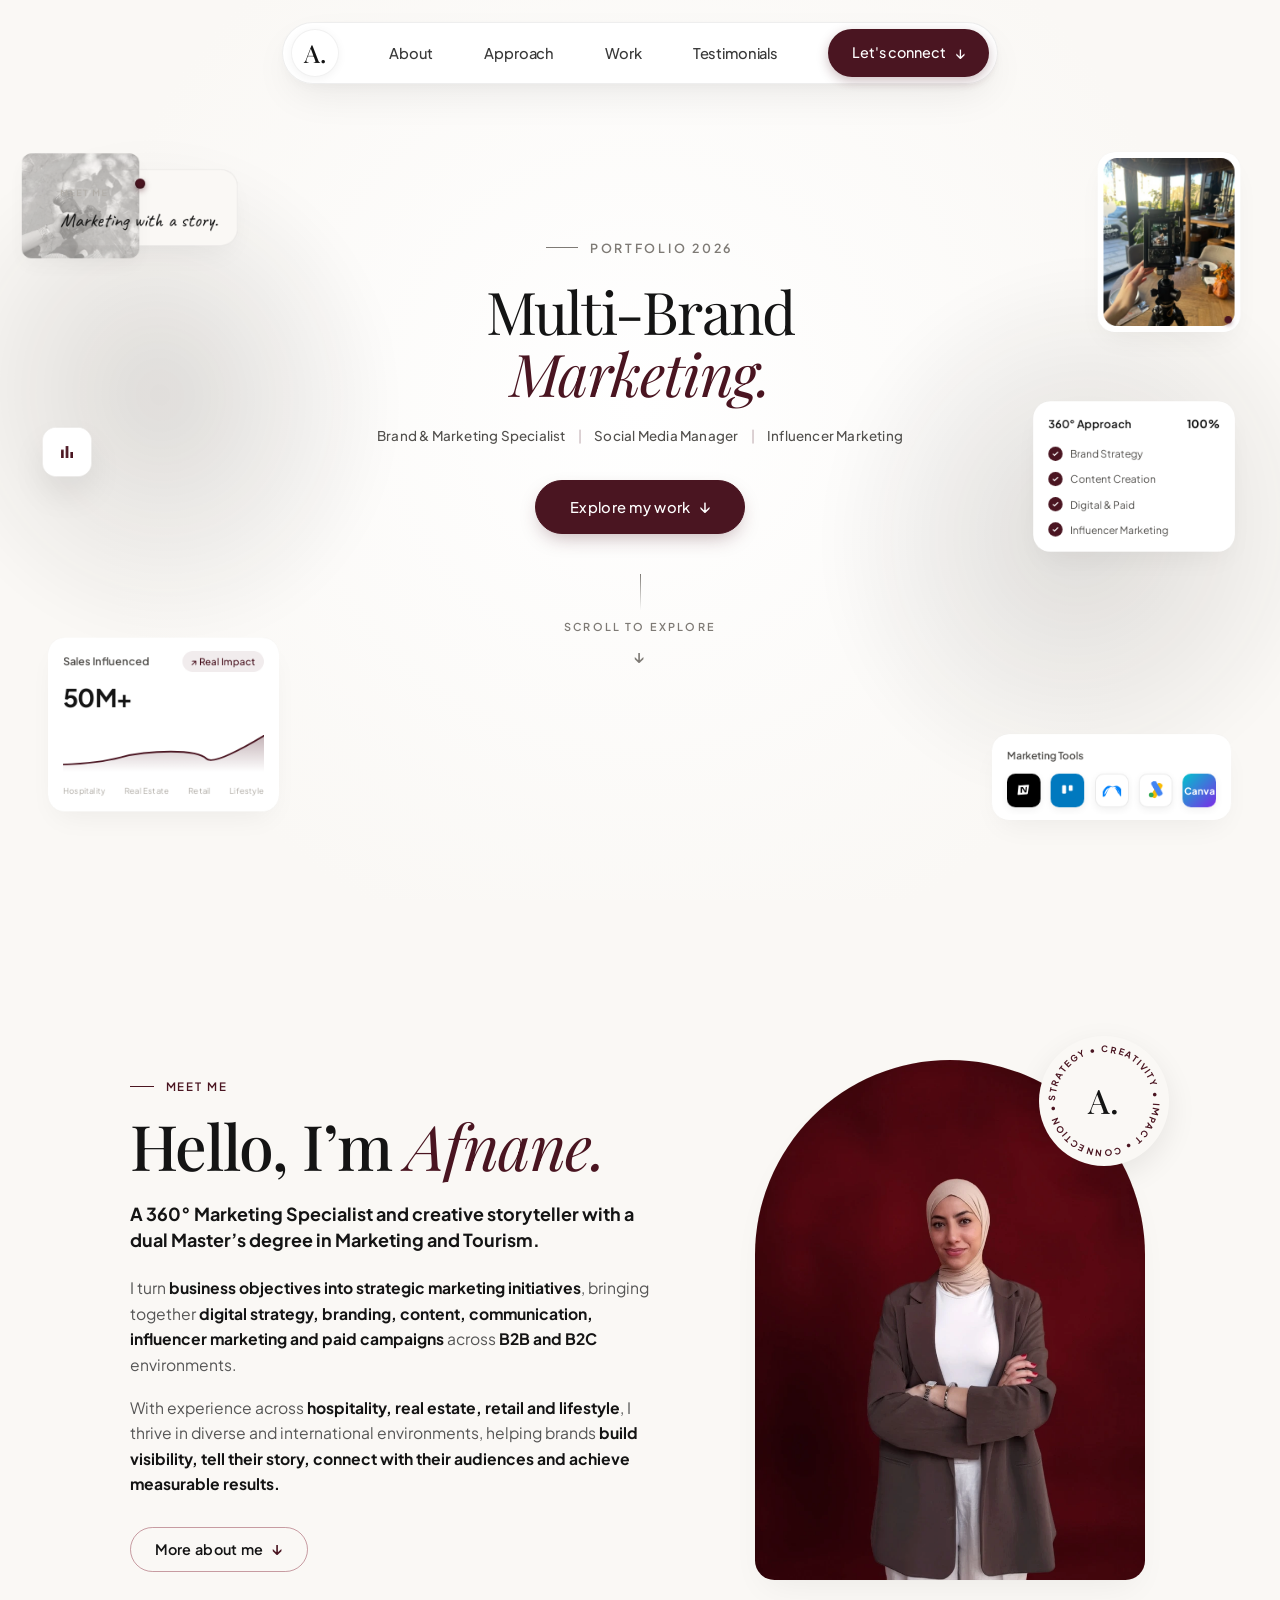
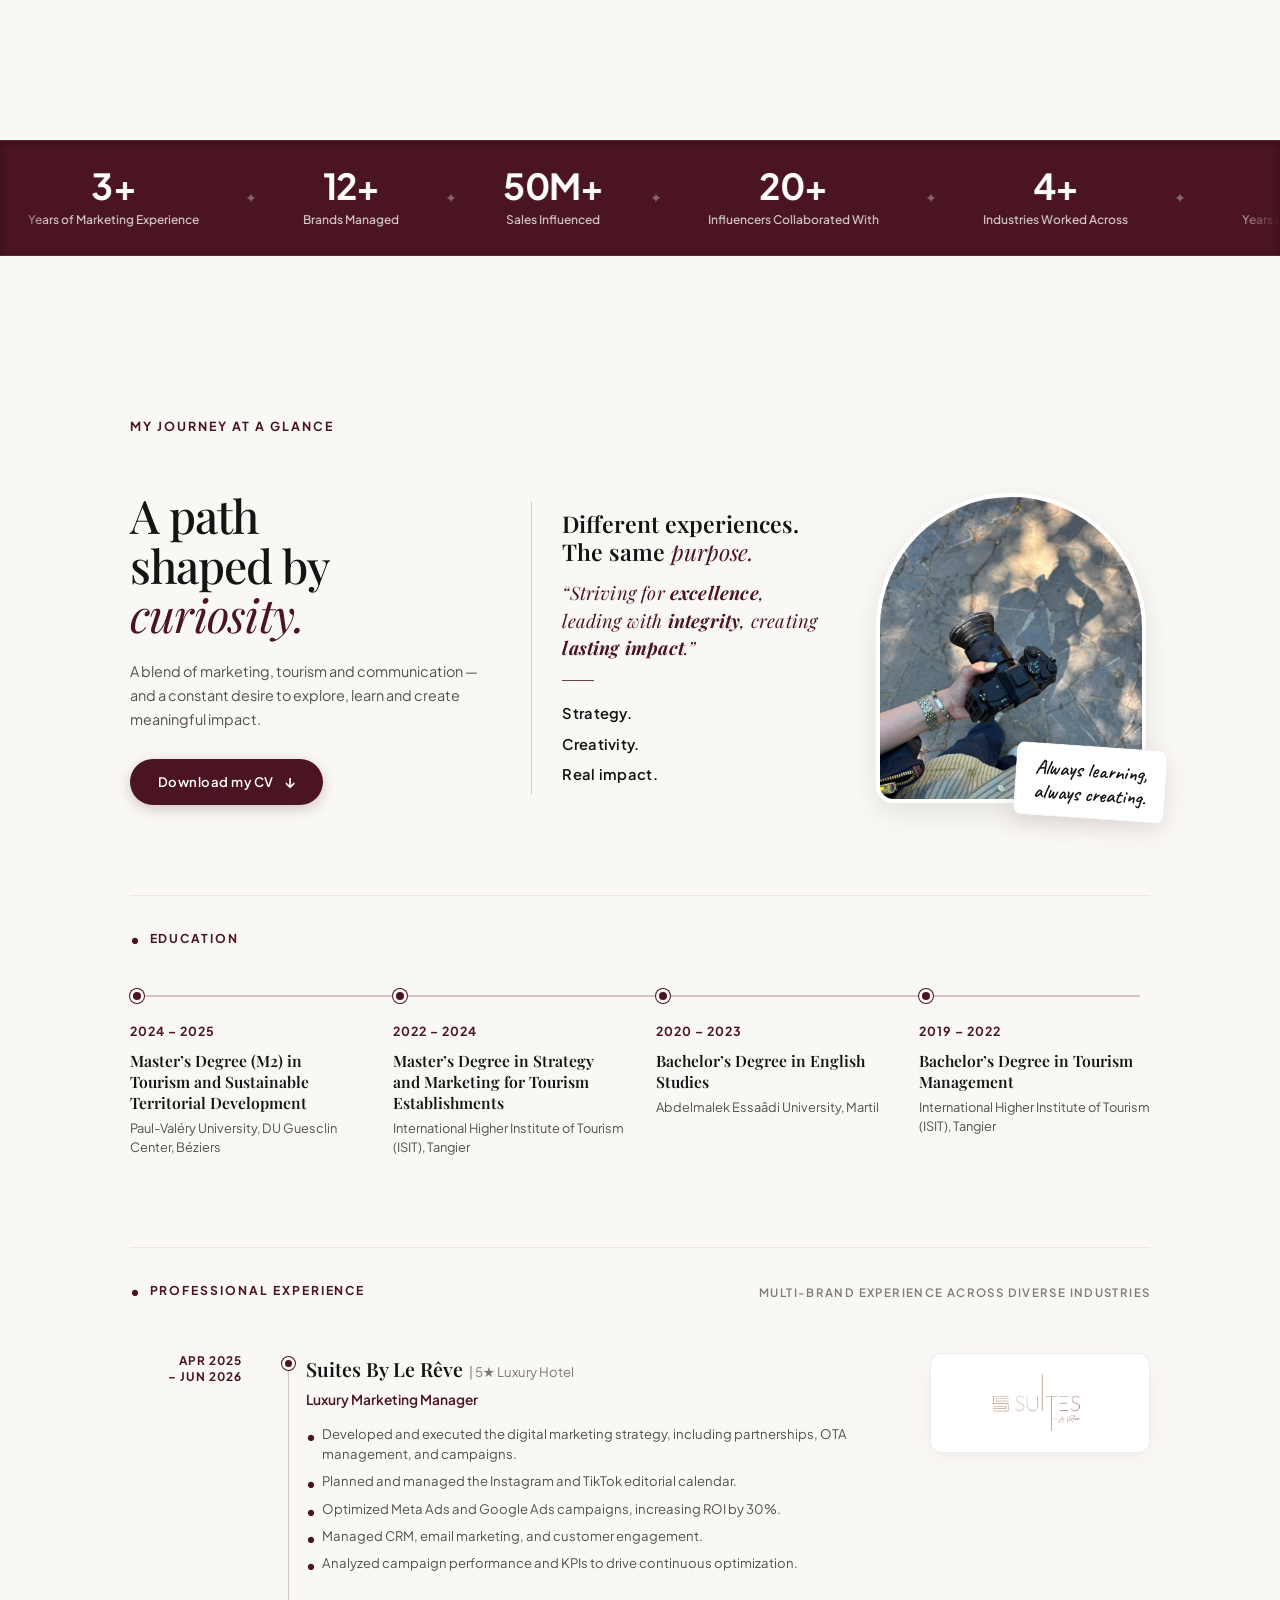
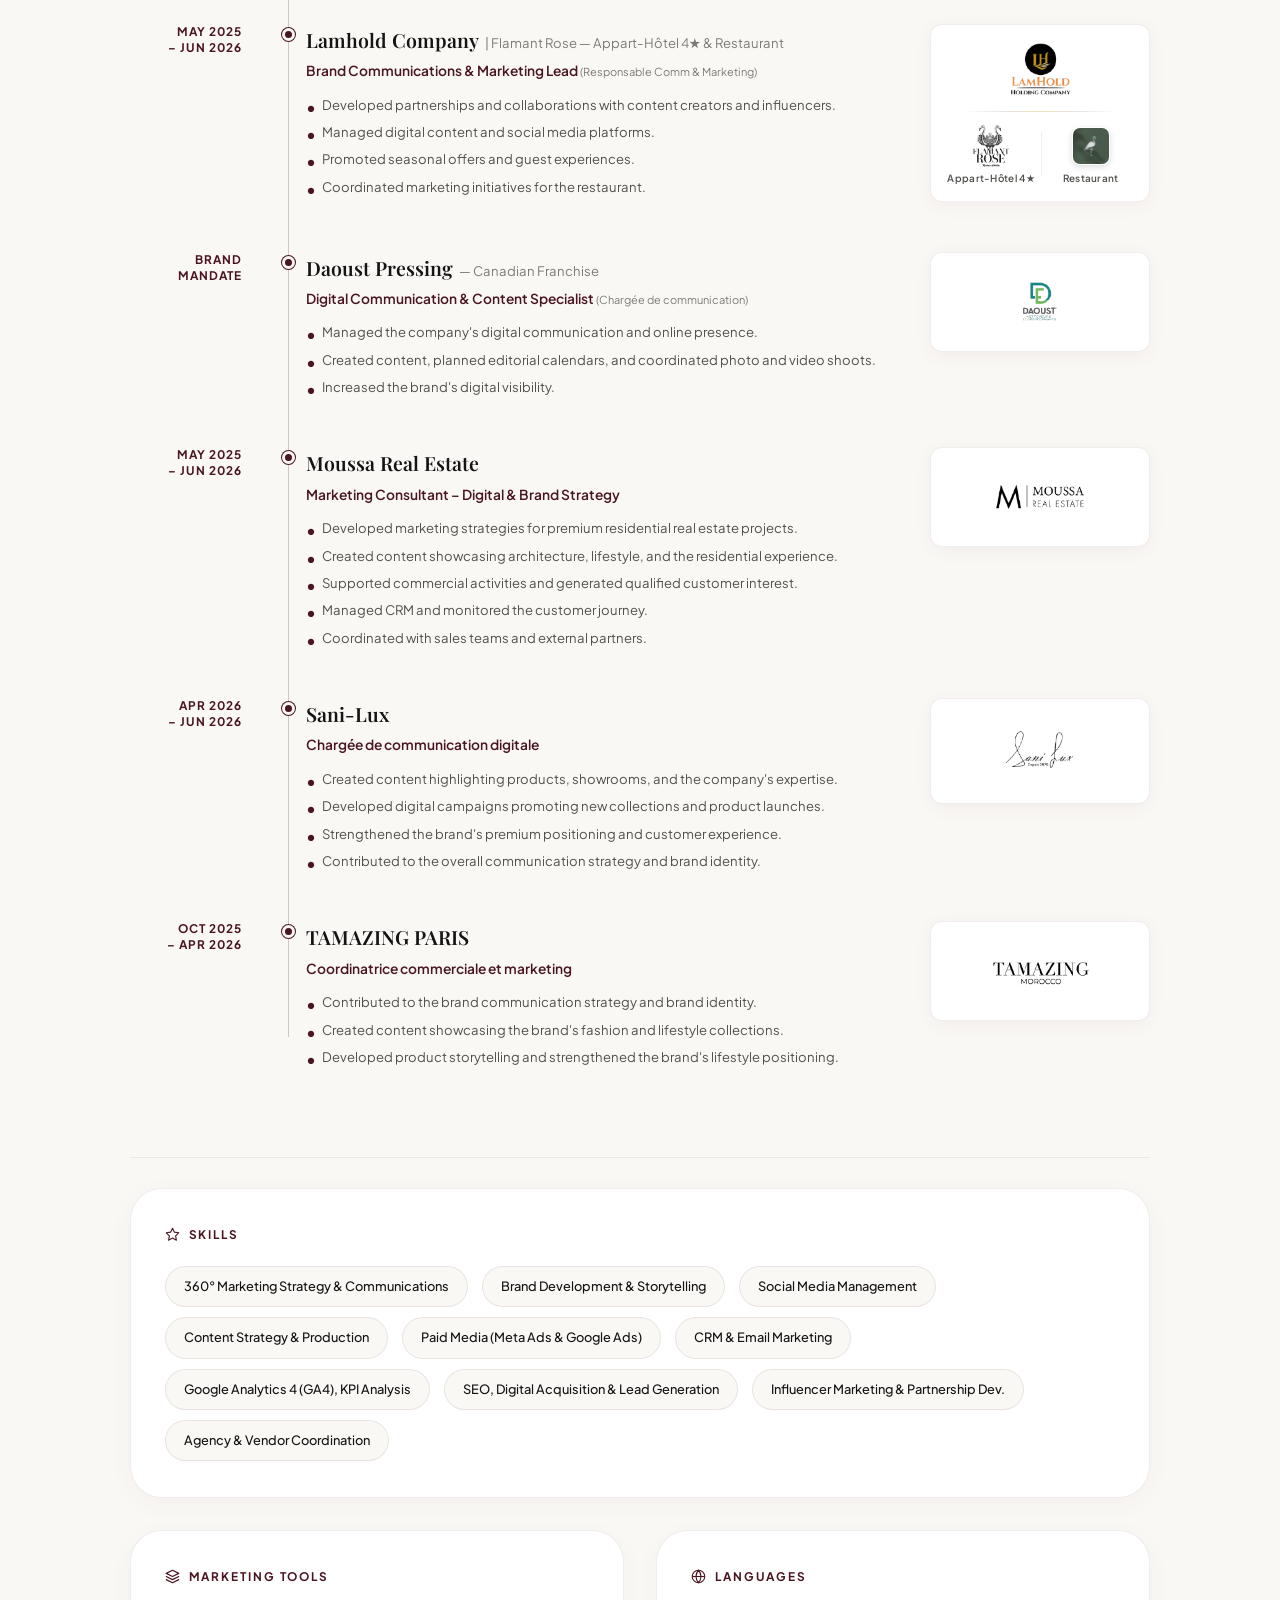
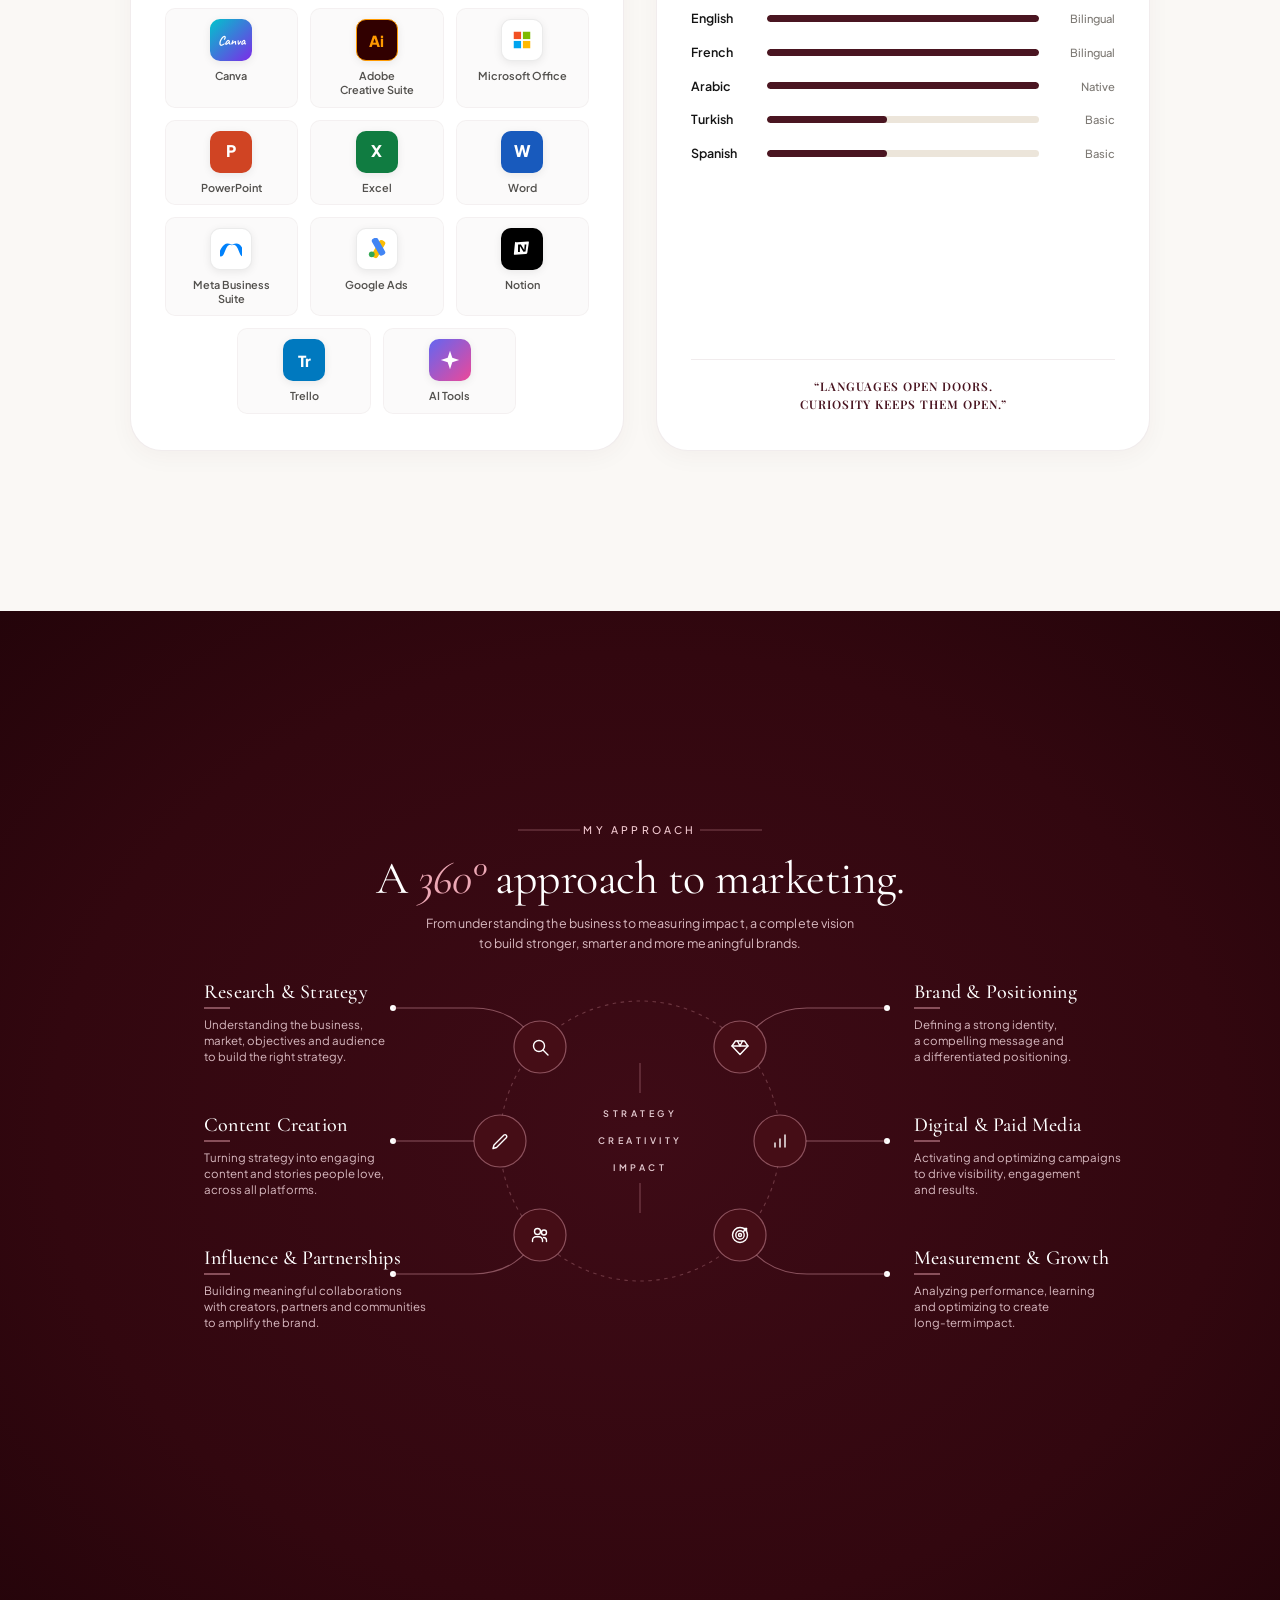
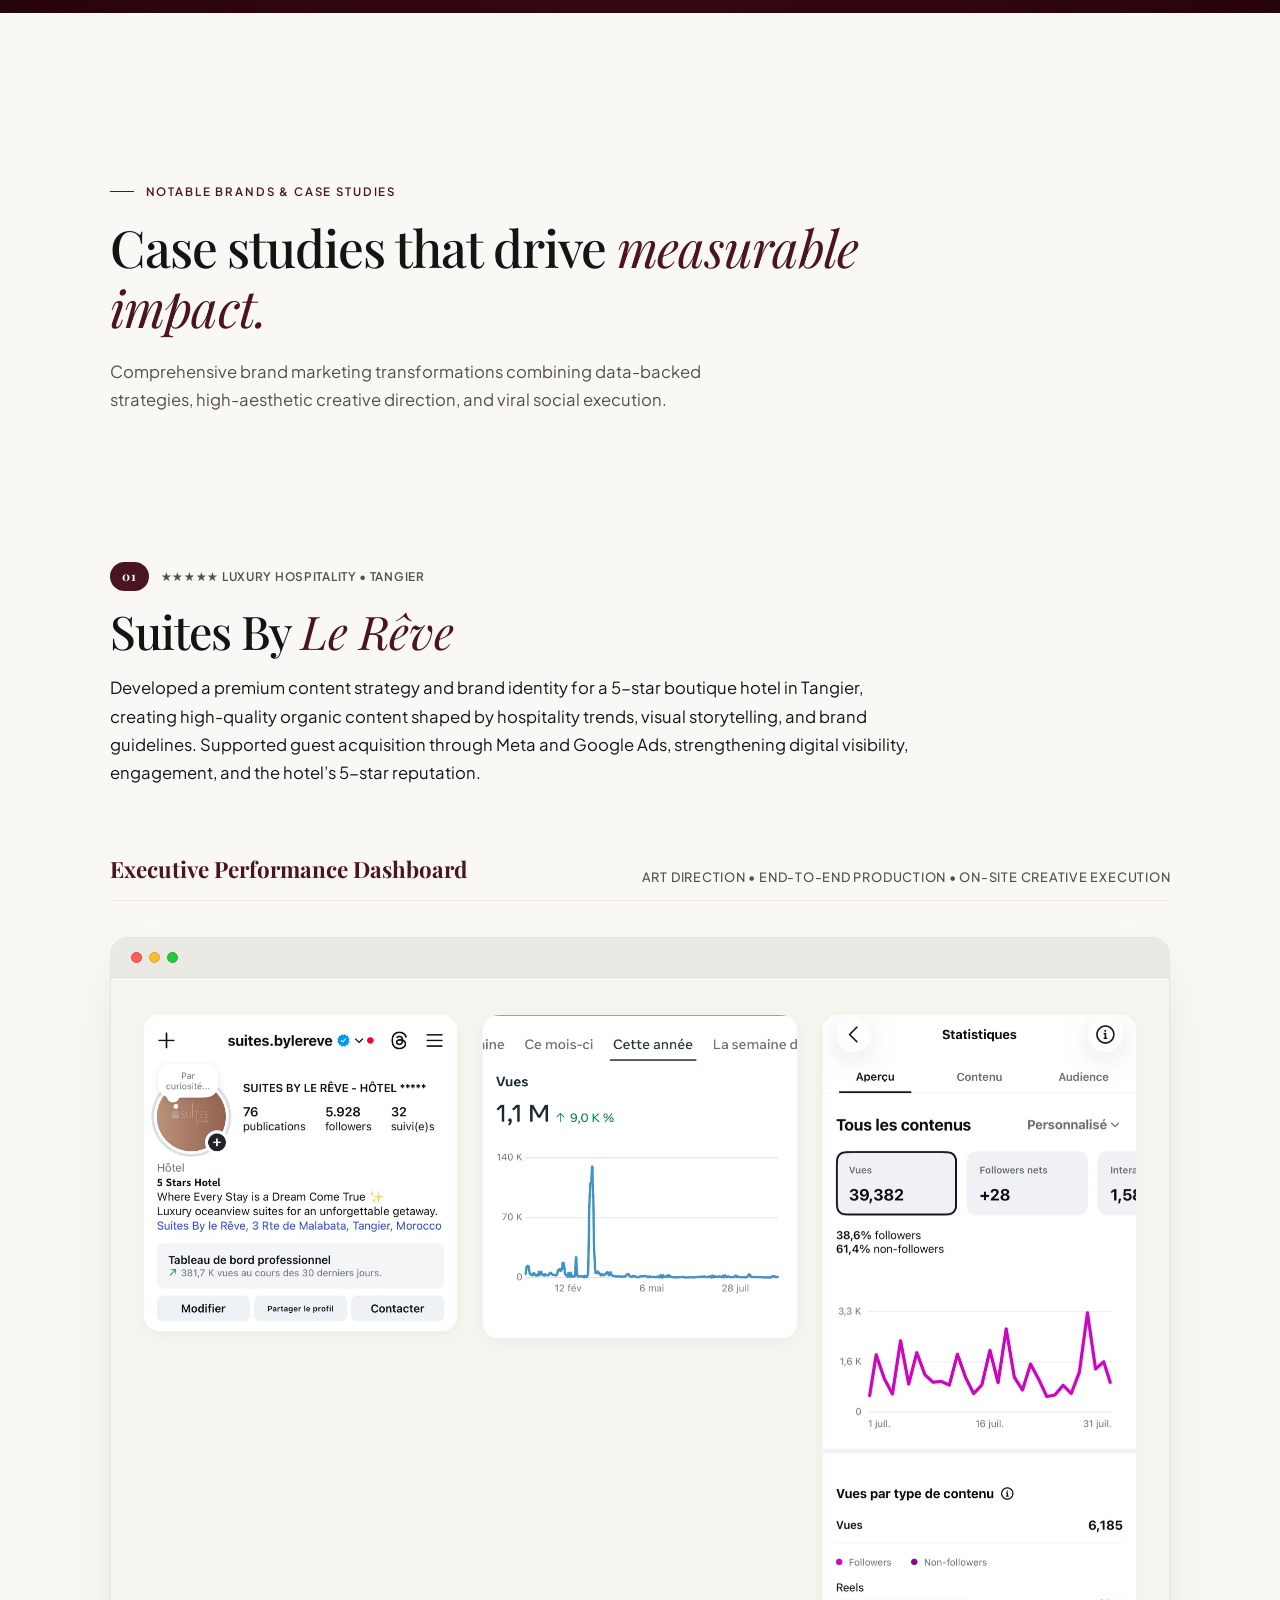
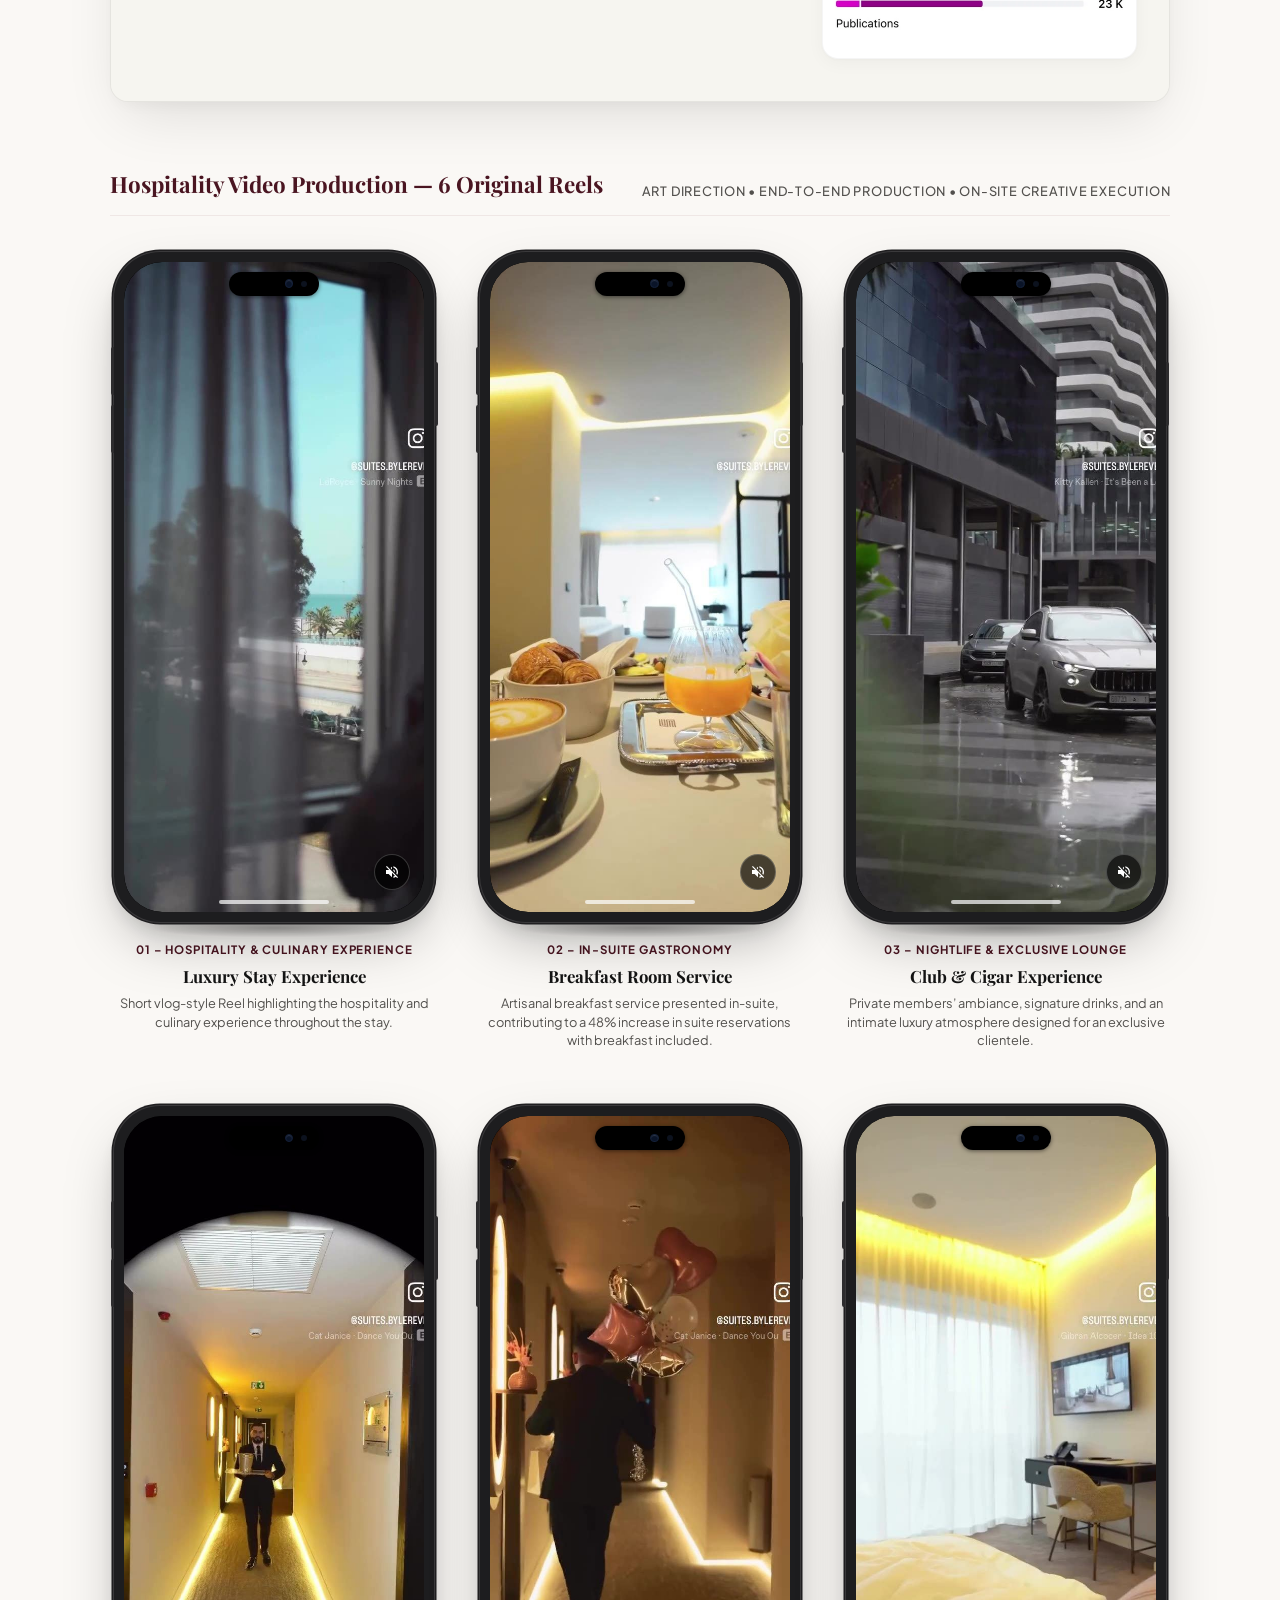
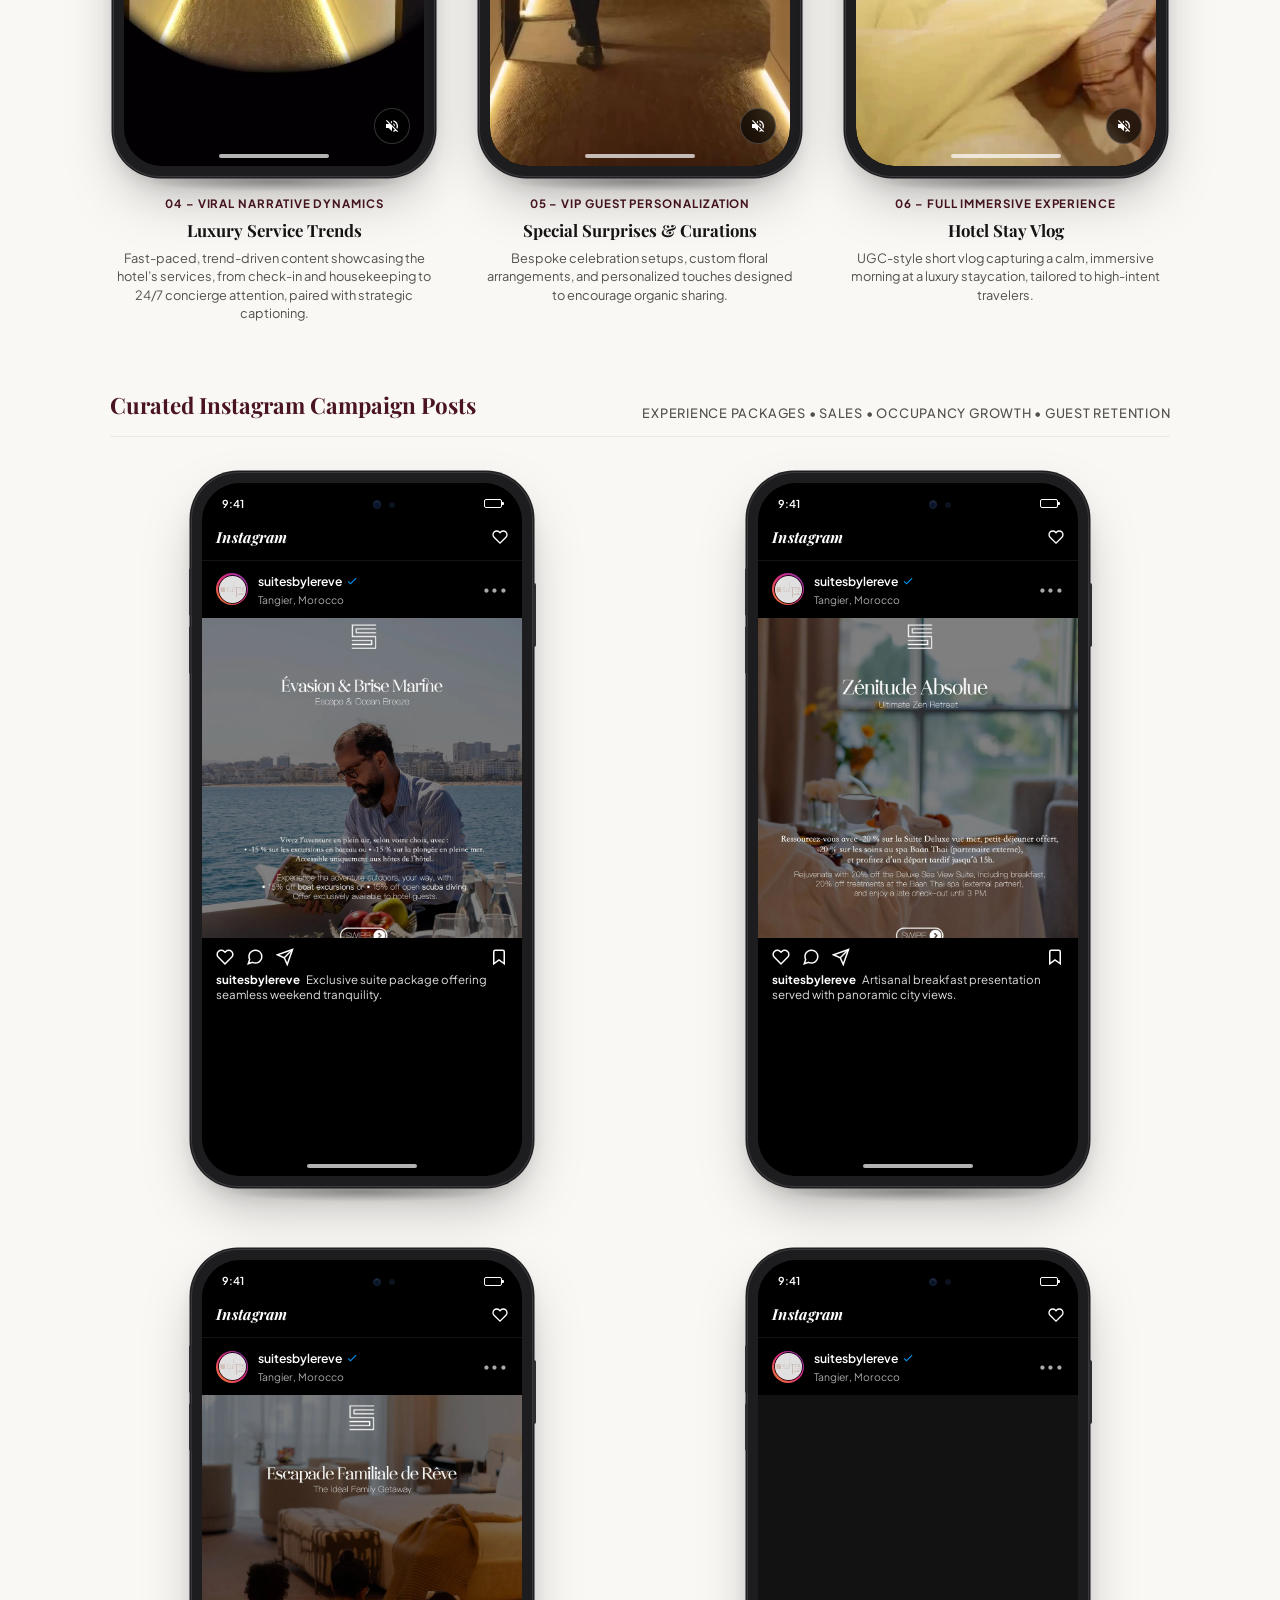
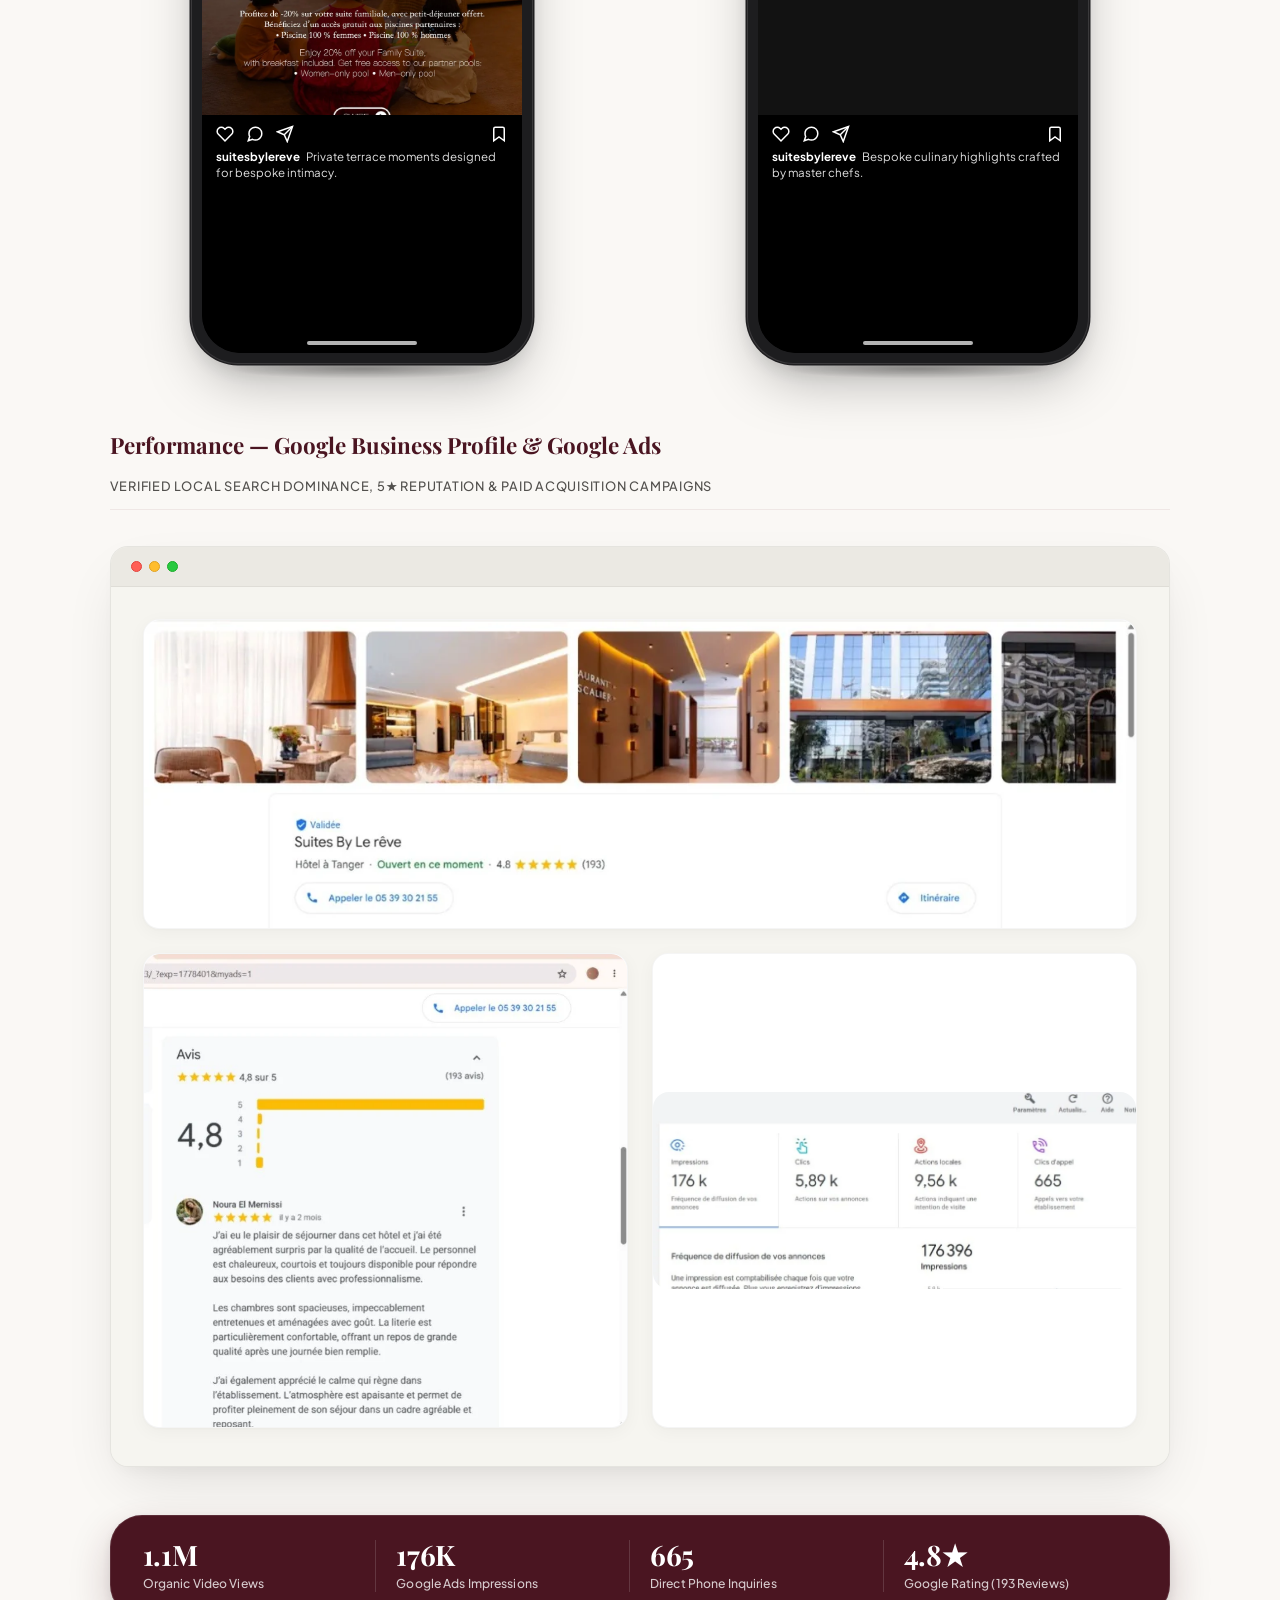
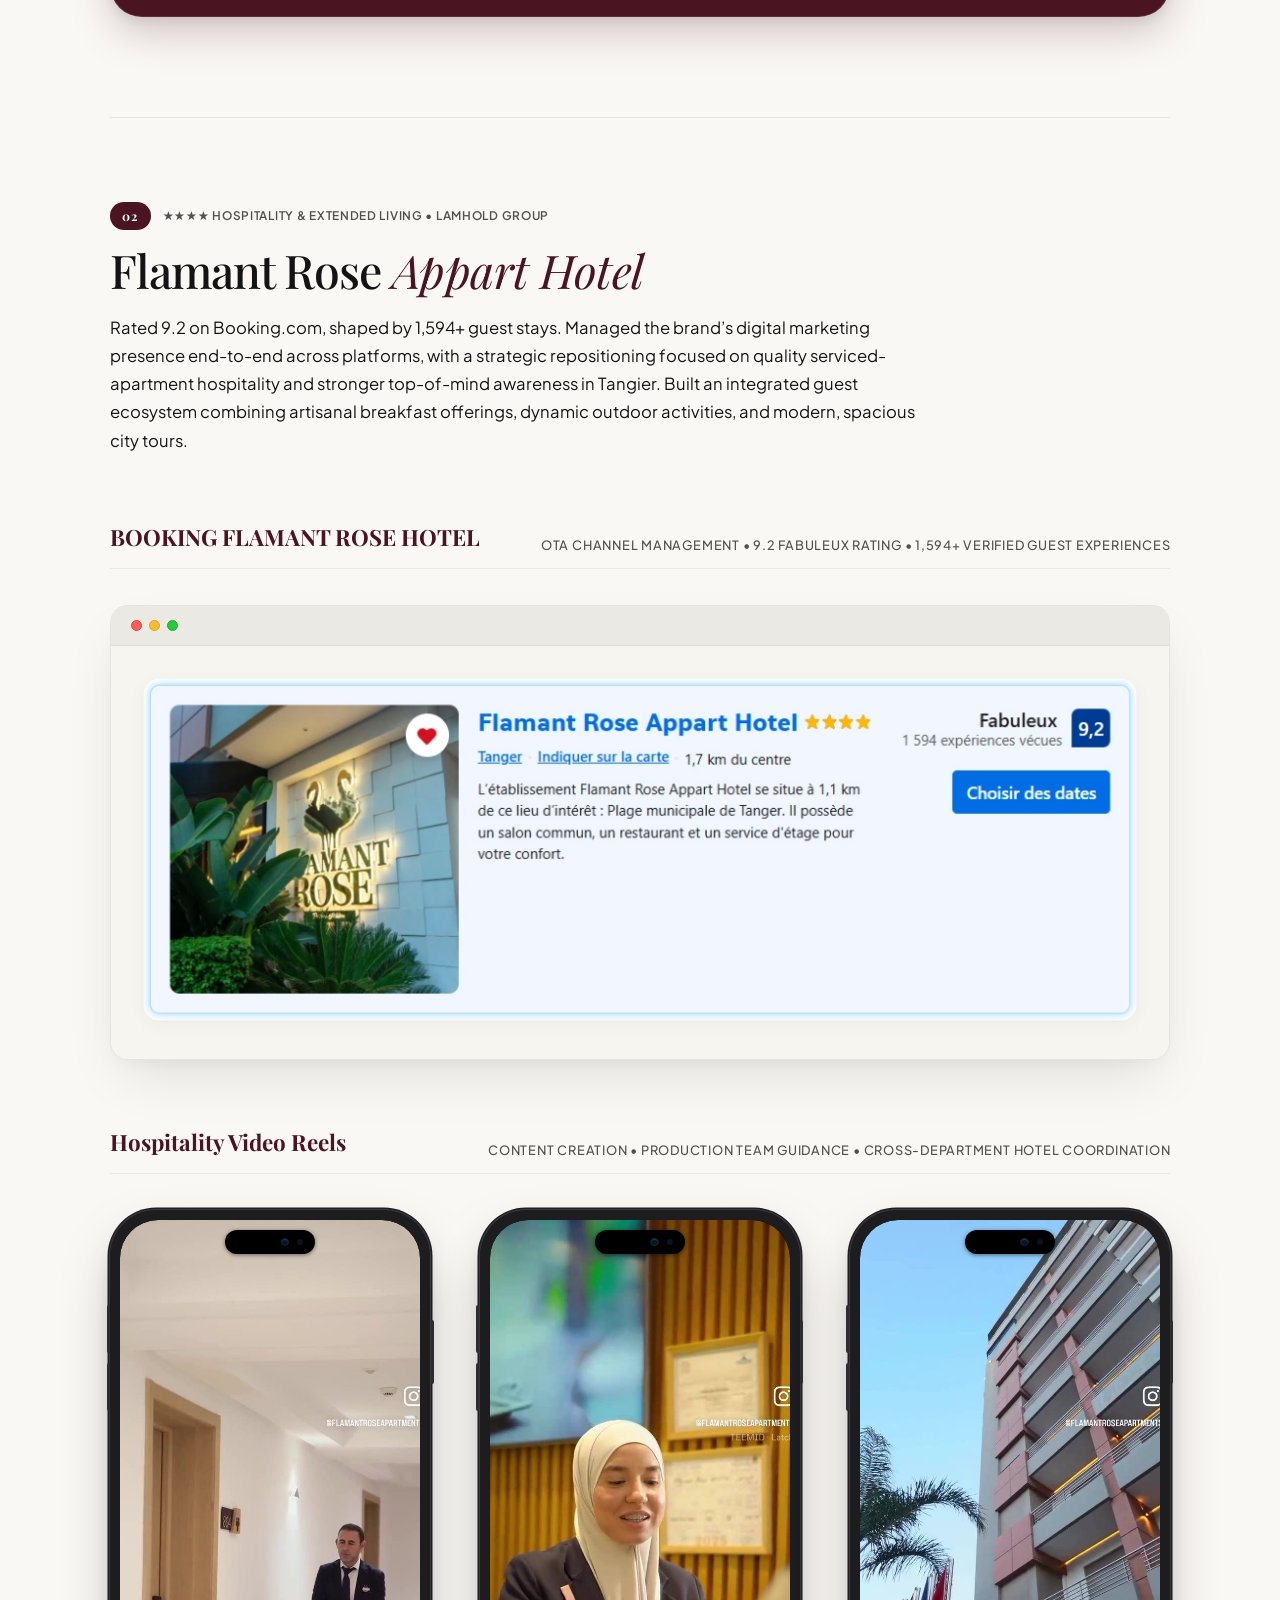
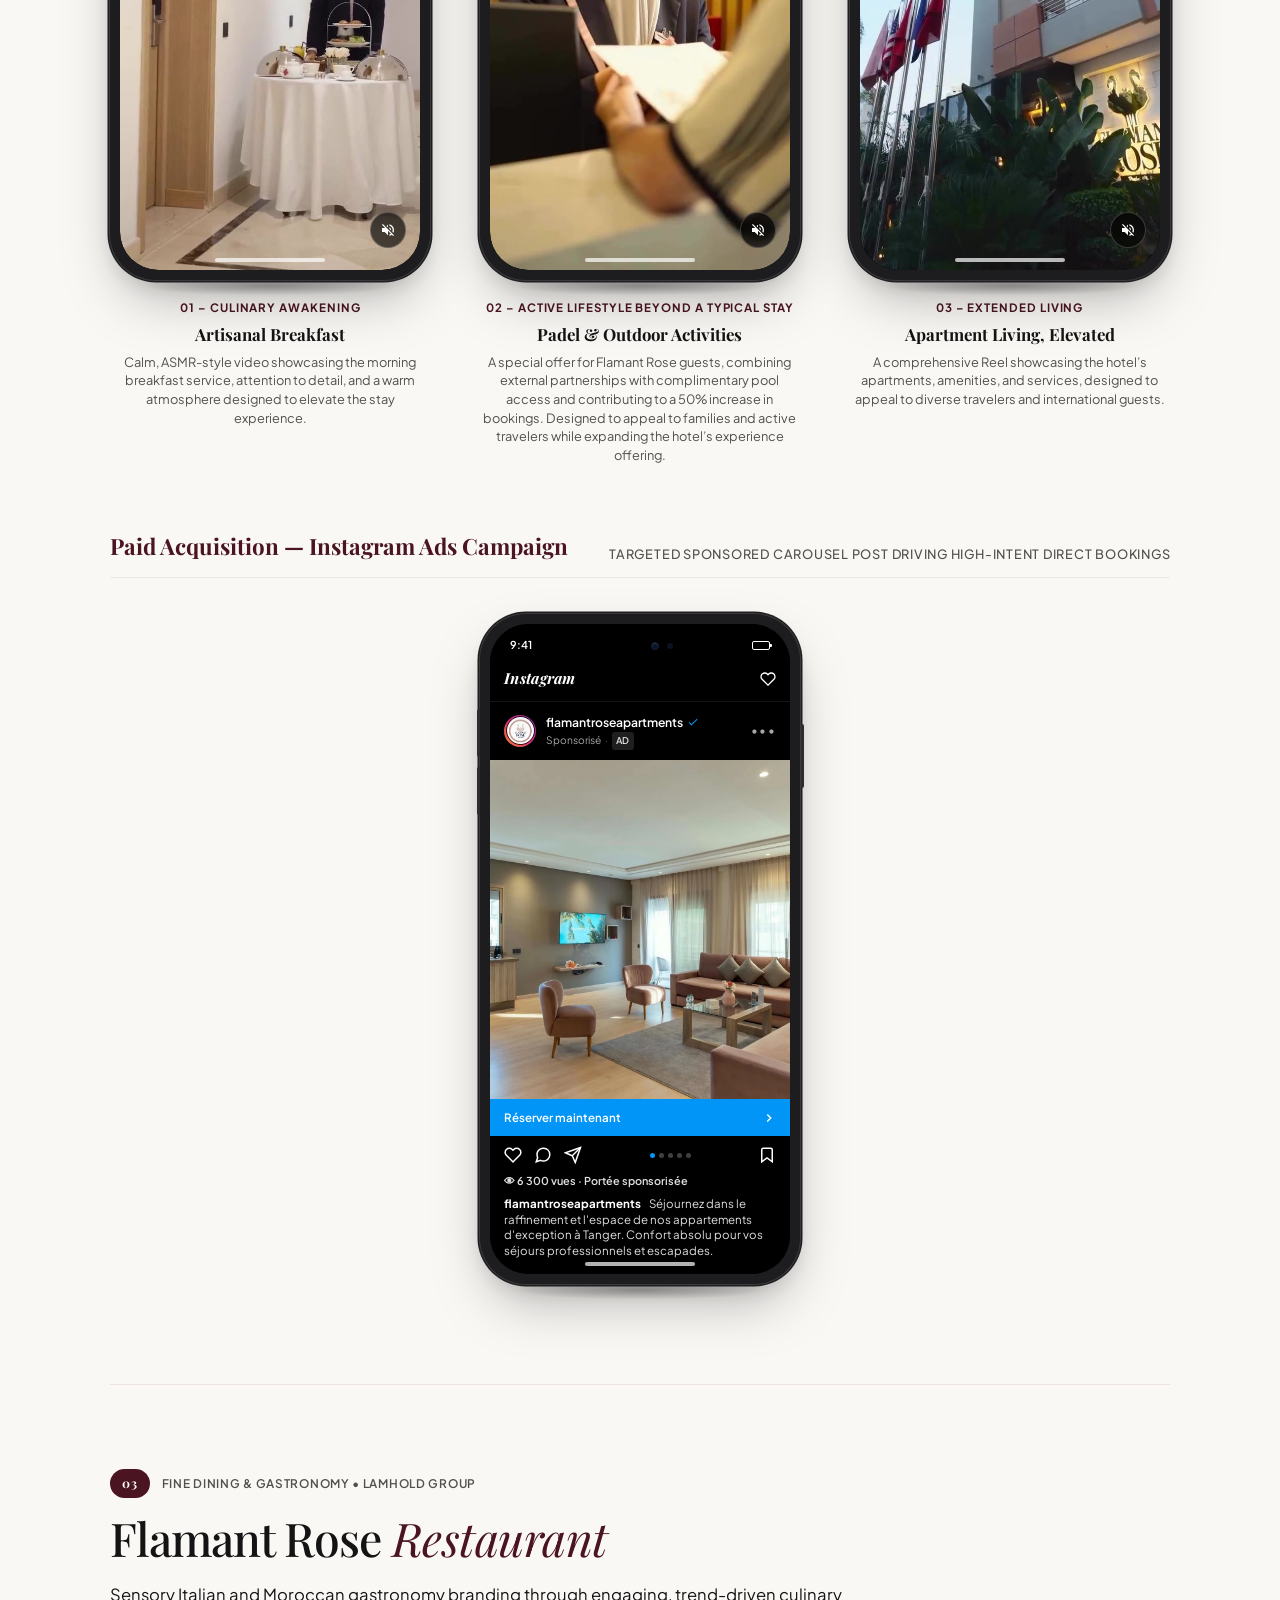
==== commit 6a23cea8: "fix(mobile): resolve hero typography truncation and full mobile layout responsiveness" ====
--- a/index.html
+++ b/index.html
@@ -80,7 +80,7 @@
           <span class="title-line-impact">Marketing.</span>
         </h1>
 
-        <p class="hero-subtitle" style="white-space: nowrap !important; width: max-content; max-width: 100%; margin: 0 auto 34px;">
+        <p class="hero-subtitle">
           Brand &amp; Marketing Specialist <span class="subtitle-sep">|</span> Social Media Manager <span class="subtitle-sep">|</span> Influencer Marketing
         </p>
 
--- a/styles.css
+++ b/styles.css
@@ -520,7 +520,9 @@
   z-index: 5;
   text-align: center;
   max-width: 760px;
+  width: 100%;
   margin: 0 auto;
+  box-sizing: border-box;
 }
 
 .hero-eyebrow {
@@ -576,9 +578,8 @@
   color: var(--text-secondary);
   line-height: 1.5;
   letter-spacing: 0.015em;
-  white-space: nowrap !important;
-  width: max-content;
-  max-width: 100%;
+  width: 100%;
+  max-width: 680px;
   margin: 0 auto 34px;
 }
 
@@ -2412,6 +2413,12 @@
   .journey-bento-grid {
     grid-template-columns: 1fr;
     gap: 24px;
+  }
+
+  .bento-card-tools,
+  .bento-card-languages {
+    grid-column: 1 !important;
+    width: 100%;
   }
 }
 
@@ -5718,12 +5725,14 @@
   justify-content: center;
   padding: clamp(12px, 3vw, 30px);
   opacity: 0;
+  visibility: hidden;
   pointer-events: none;
-  transition: opacity 0.32s cubic-bezier(0.16, 1, 0.3, 1);
+  transition: opacity 0.32s cubic-bezier(0.16, 1, 0.3, 1), visibility 0.32s ease;
 }
 
 .letter-modal-backdrop.is-open {
   opacity: 1;
+  visibility: visible;
   pointer-events: auto;
 }
 
@@ -6127,9 +6136,24 @@
     display: none;
   }
   
+  .palm-shadow {
+    display: none !important;
+  }
+
   .hero-section {
     min-height: auto;
-    padding: 140px var(--section-padding-x) 90px;
+    padding: 130px 24px 70px;
+    width: 100%;
+    overflow: hidden;
+  }
+
+  .hero-center {
+    width: 100%;
+    max-width: 100%;
+  }
+
+  .hero-title {
+    font-size: clamp(2.3rem, 6vw, 3.4rem);
   }
 
   .about-grid,
@@ -6241,9 +6265,75 @@
 }
 
 @media (max-width: 640px) {
+  :root {
+    --section-padding-x: 20px;
+  }
+
+  .hero-section {
+    padding: 110px 16px 50px;
+  }
+
+  .hero-title {
+    font-size: clamp(1.95rem, 8vw, 2.6rem);
+    letter-spacing: -0.025em;
+    line-height: 1.08;
+    margin-bottom: 18px;
+    word-break: break-word;
+  }
+
   .hero-subtitle {
-    font-size: clamp(0.58rem, 2.6vw, 0.76rem);
-    white-space: nowrap !important;
+    font-size: clamp(0.76rem, 3.2vw, 0.88rem);
+    white-space: normal !important;
+    text-wrap: balance;
+    width: 100% !important;
+    max-width: 320px;
+    line-height: 1.6;
+    margin: 0 auto 28px;
+    padding: 0 4px;
+  }
+
+  .subtitle-sep {
+    margin: 0 6px;
+  }
+
+  .tamazing-launch-pillars {
+    grid-template-columns: 1fr !important;
+    gap: 16px;
+  }
+
+  .testimonials-editorial-wrap {
+    padding: 24px 18px;
+  }
+
+  .influencer-showcase-card {
+    padding: 22px 16px;
+  }
+
+  .influencer-showcase-title-area {
+    min-width: 0;
+  }
+
+  .tamazing-archive-bar {
+    flex-direction: column;
+    align-items: stretch;
+    gap: 12px;
+  }
+
+  .tamazing-website-btn {
+    justify-content: center;
+    text-align: center;
+    width: 100%;
+    box-sizing: border-box;
+  }
+
+  .mobile-toggle {
+    width: 44px;
+    height: 44px;
+  }
+
+  .video-audio-btn {
+    width: 44px;
+    height: 44px;
   }
 
   .reels-scroll-row,
@@ -6274,3 +6364,13 @@
     padding: 32px 20px;
   }
 }
+
+@media (max-width: 380px) {
+  .hero-title {
+    font-size: 1.82rem;
+  }
+  .hero-subtitle {
+    font-size: 0.74rem;
+    max-width: 280px;
+  }
+}
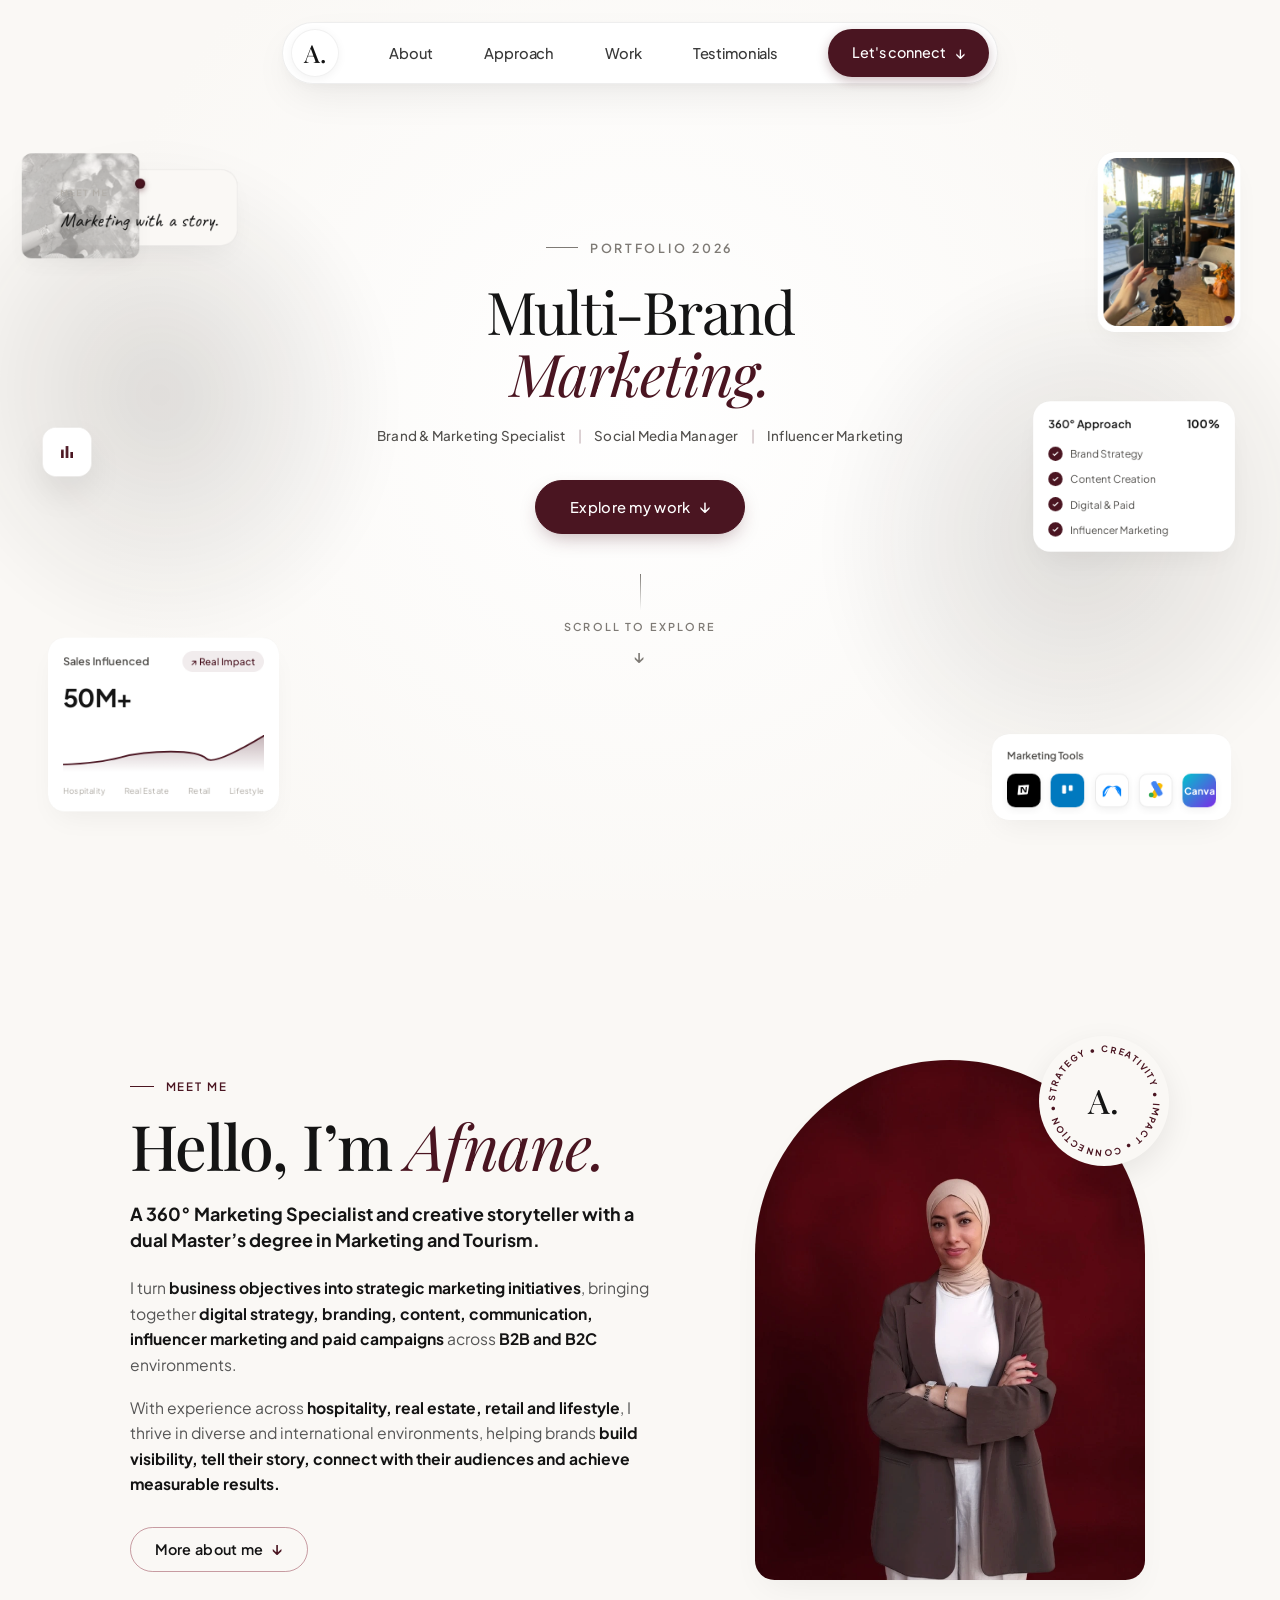
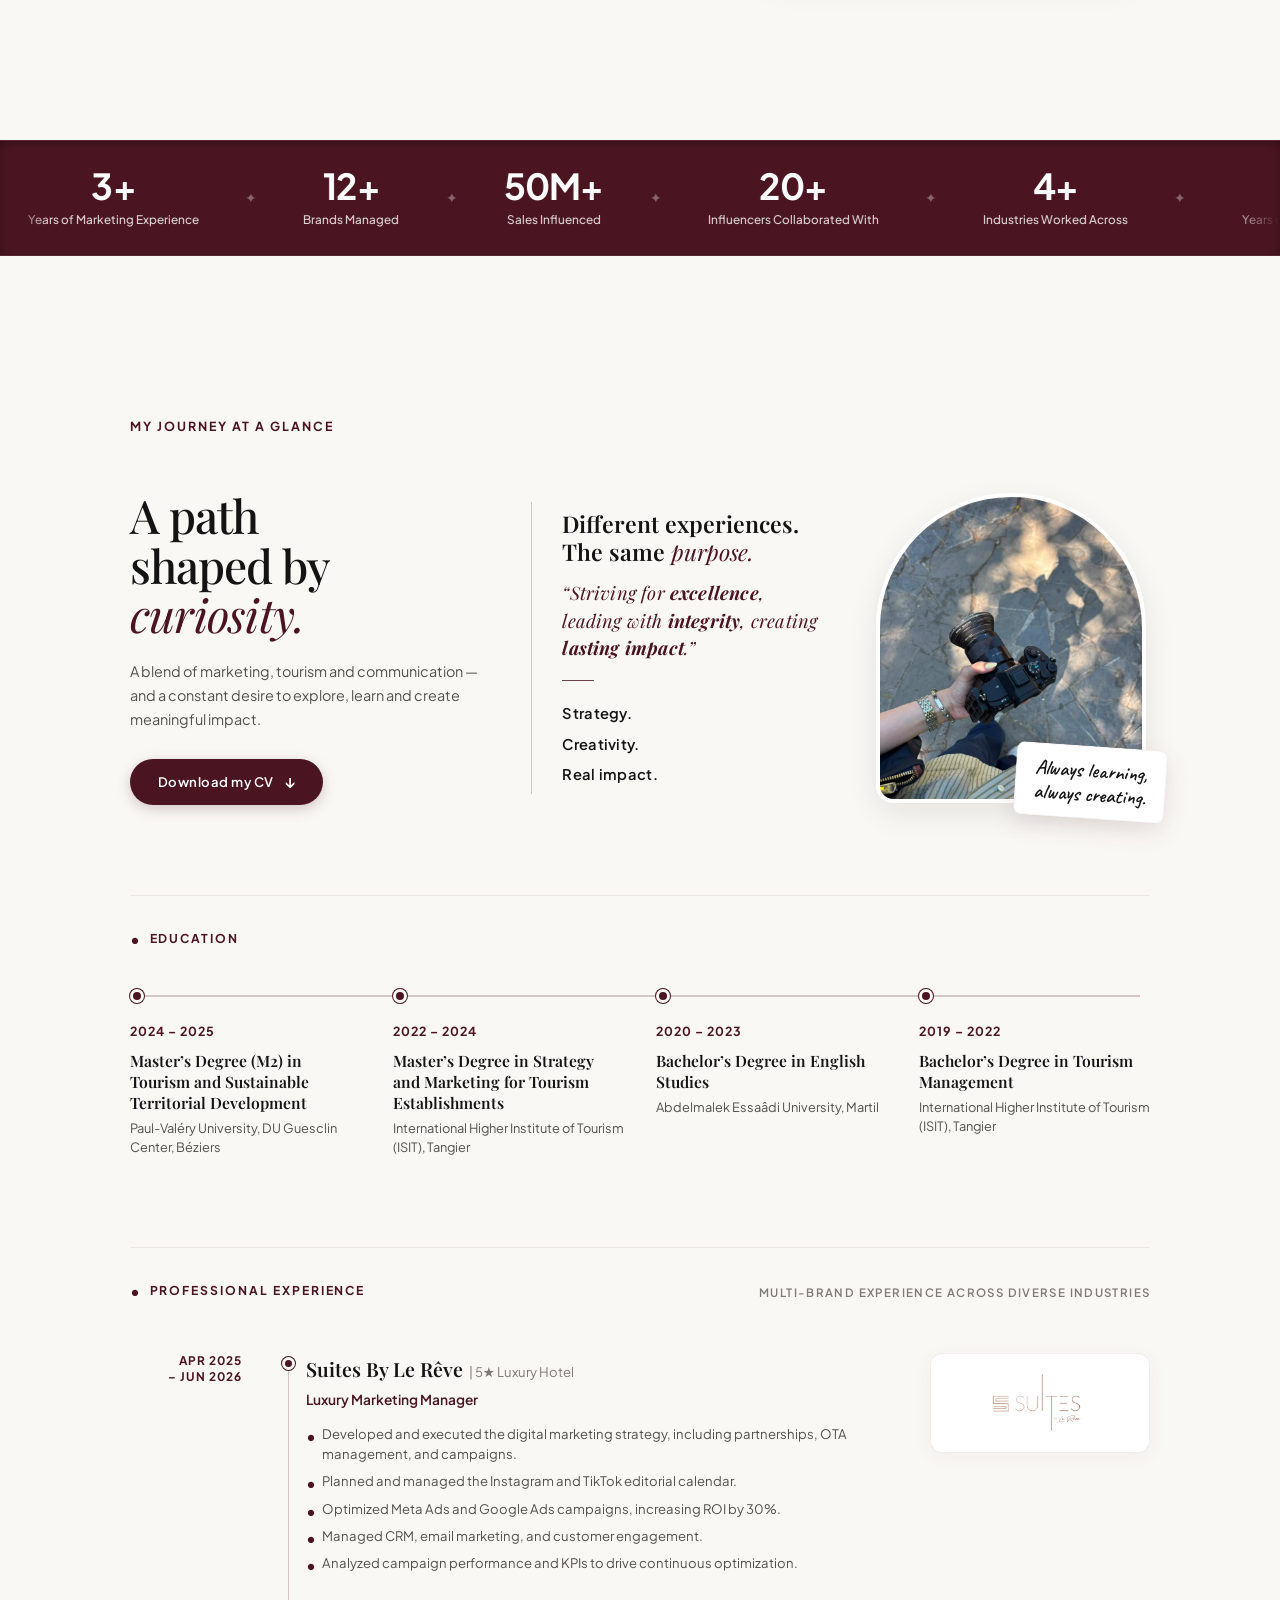
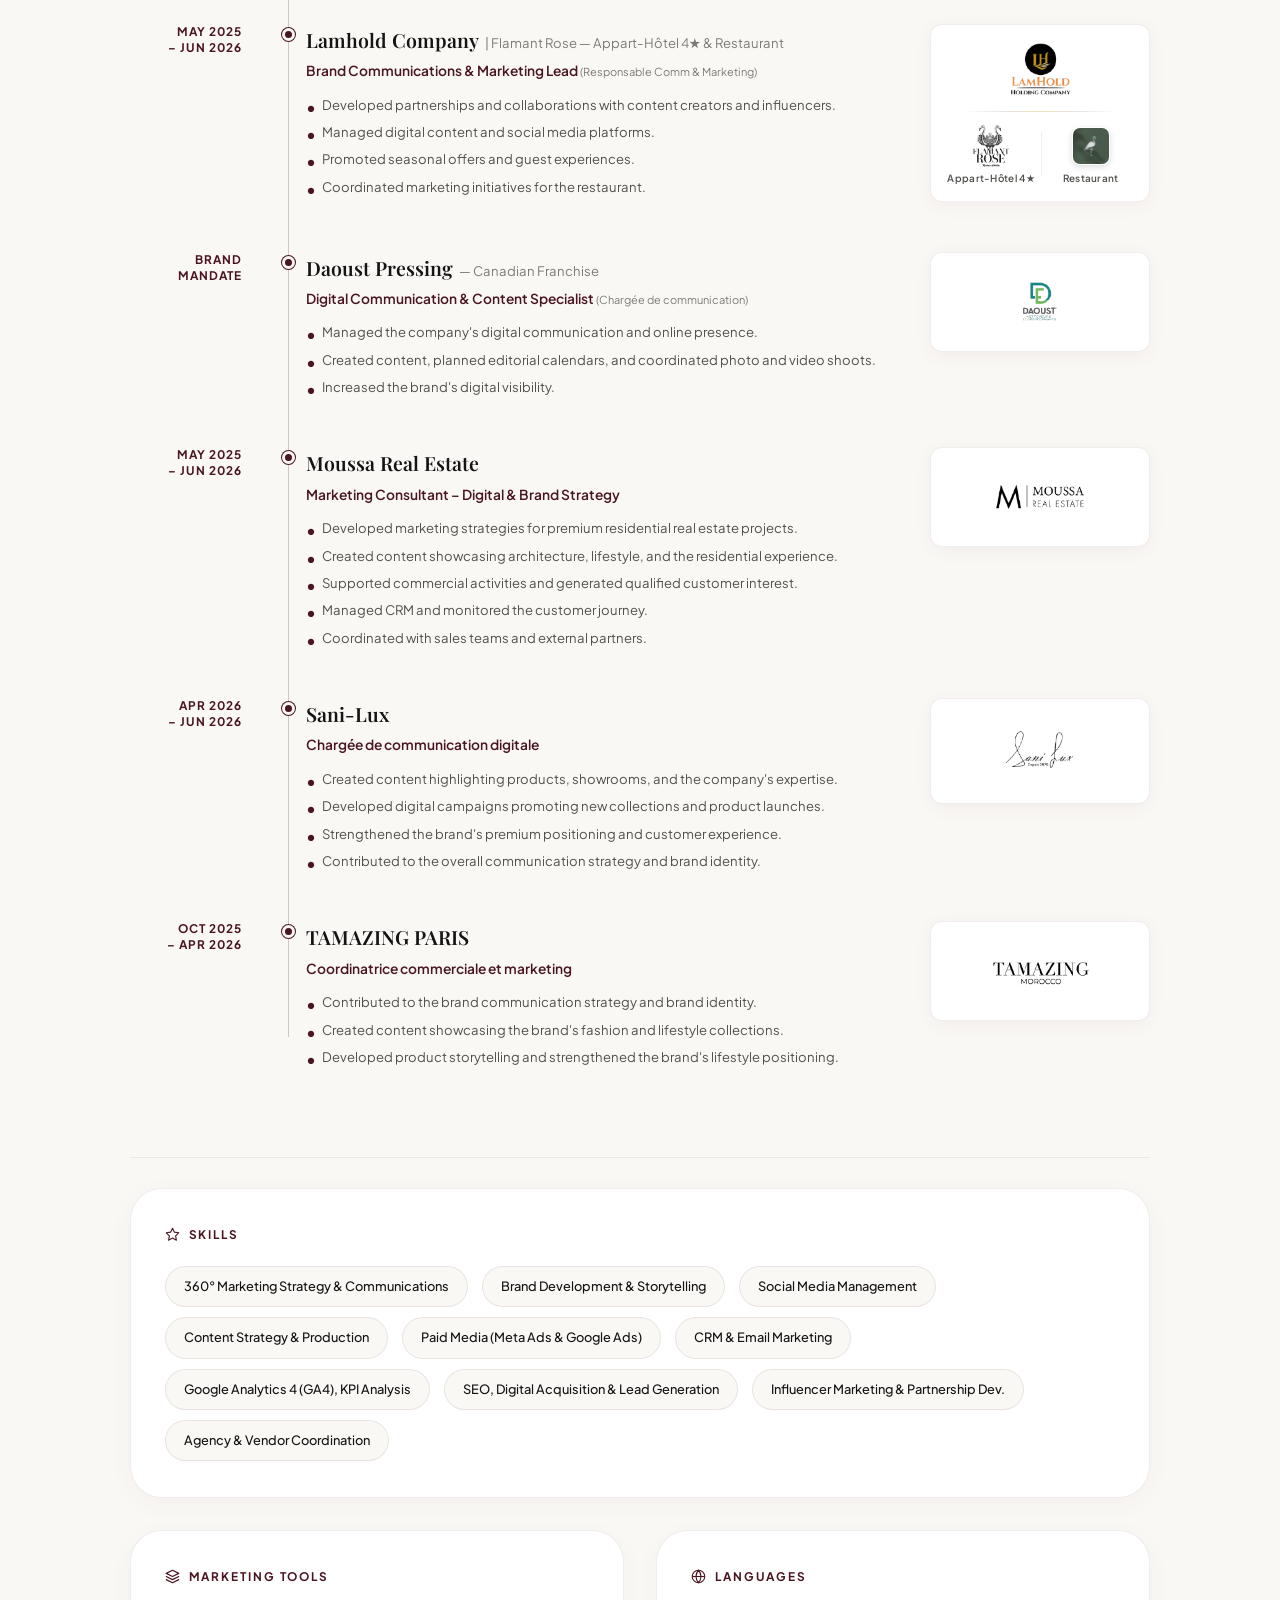
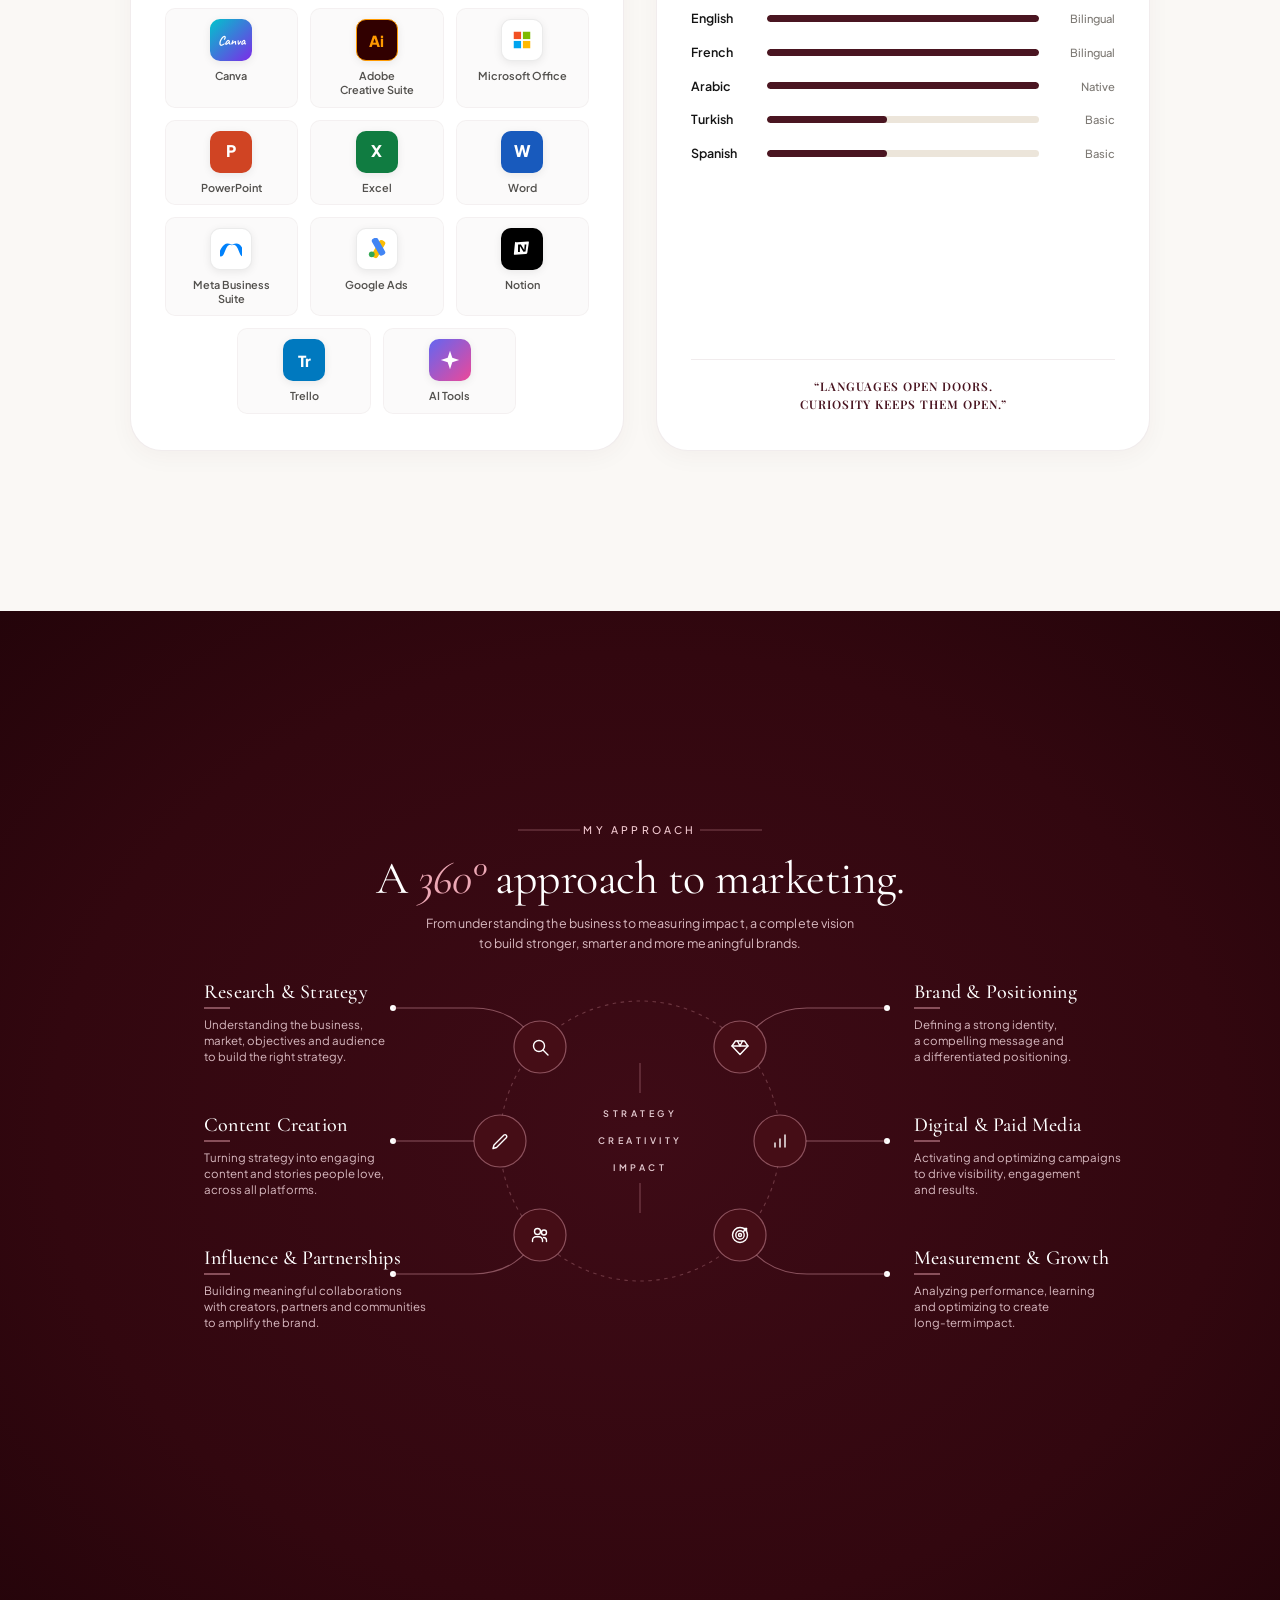
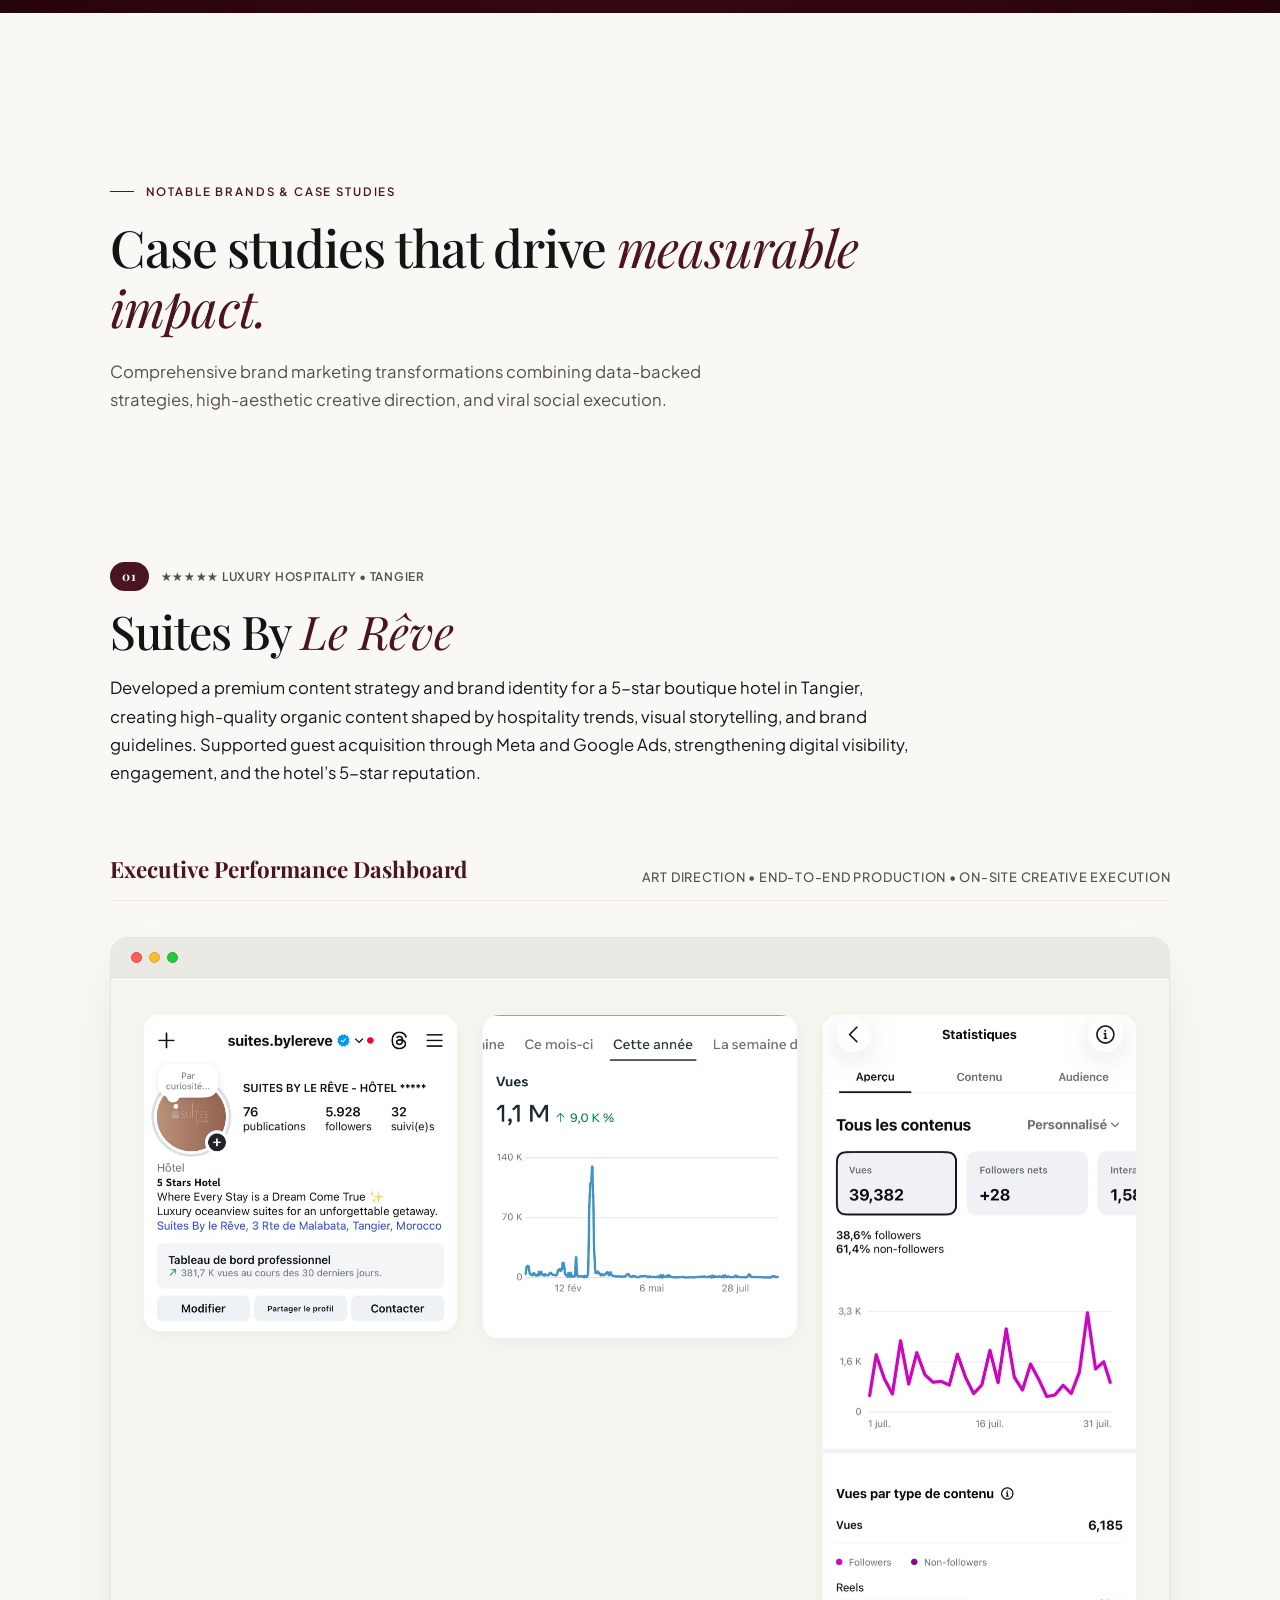
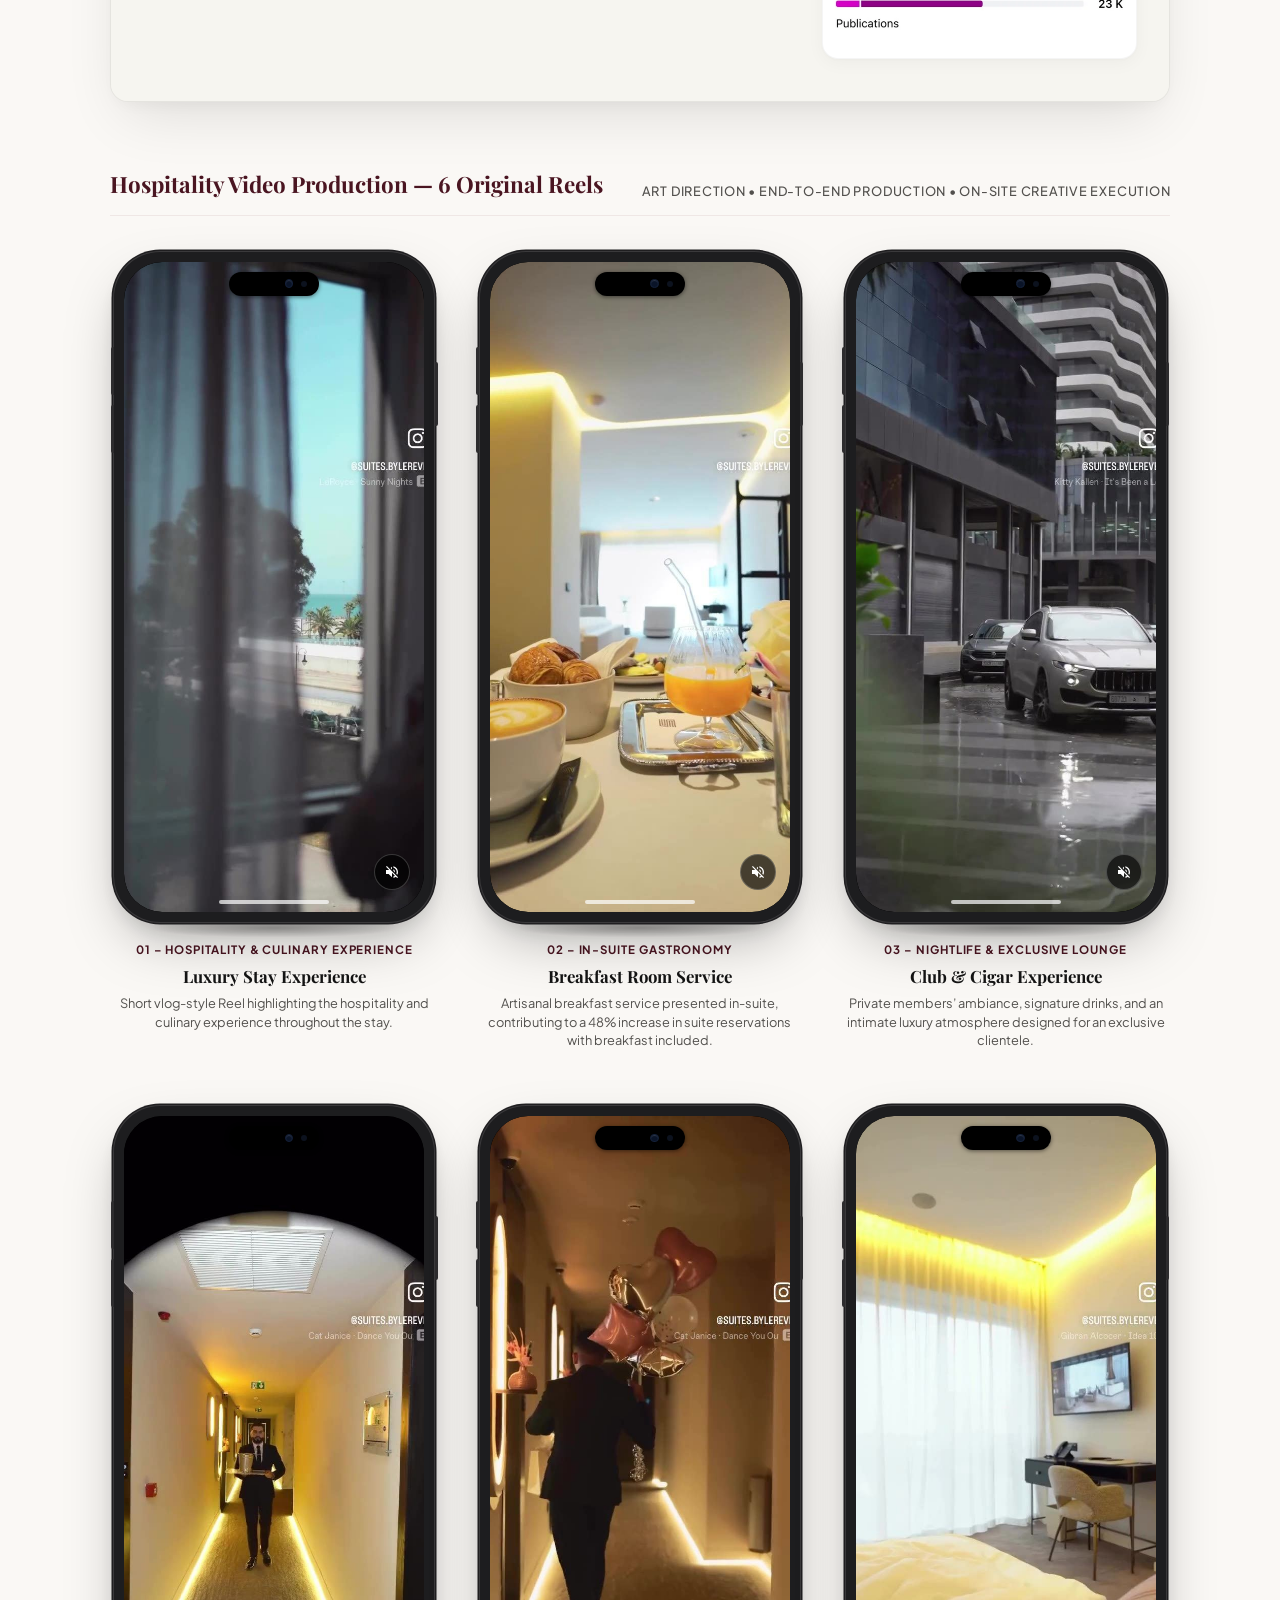
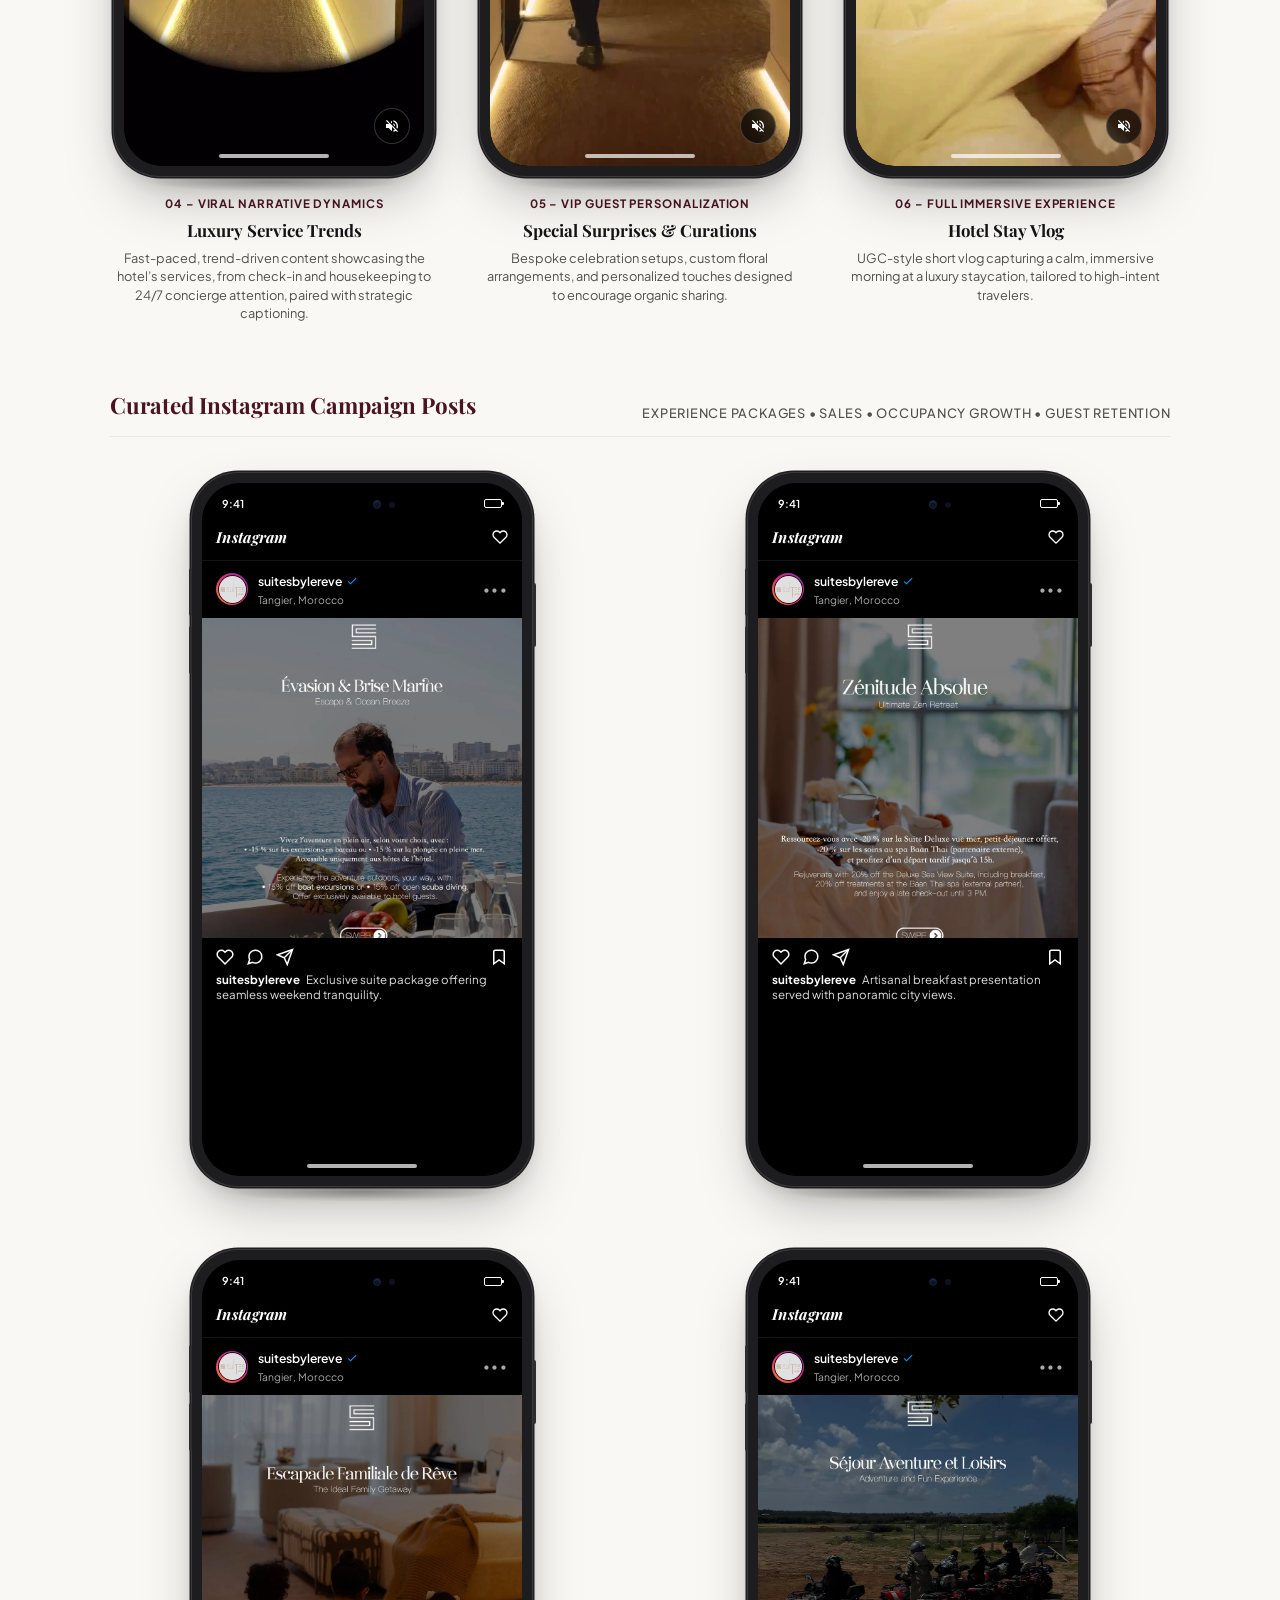
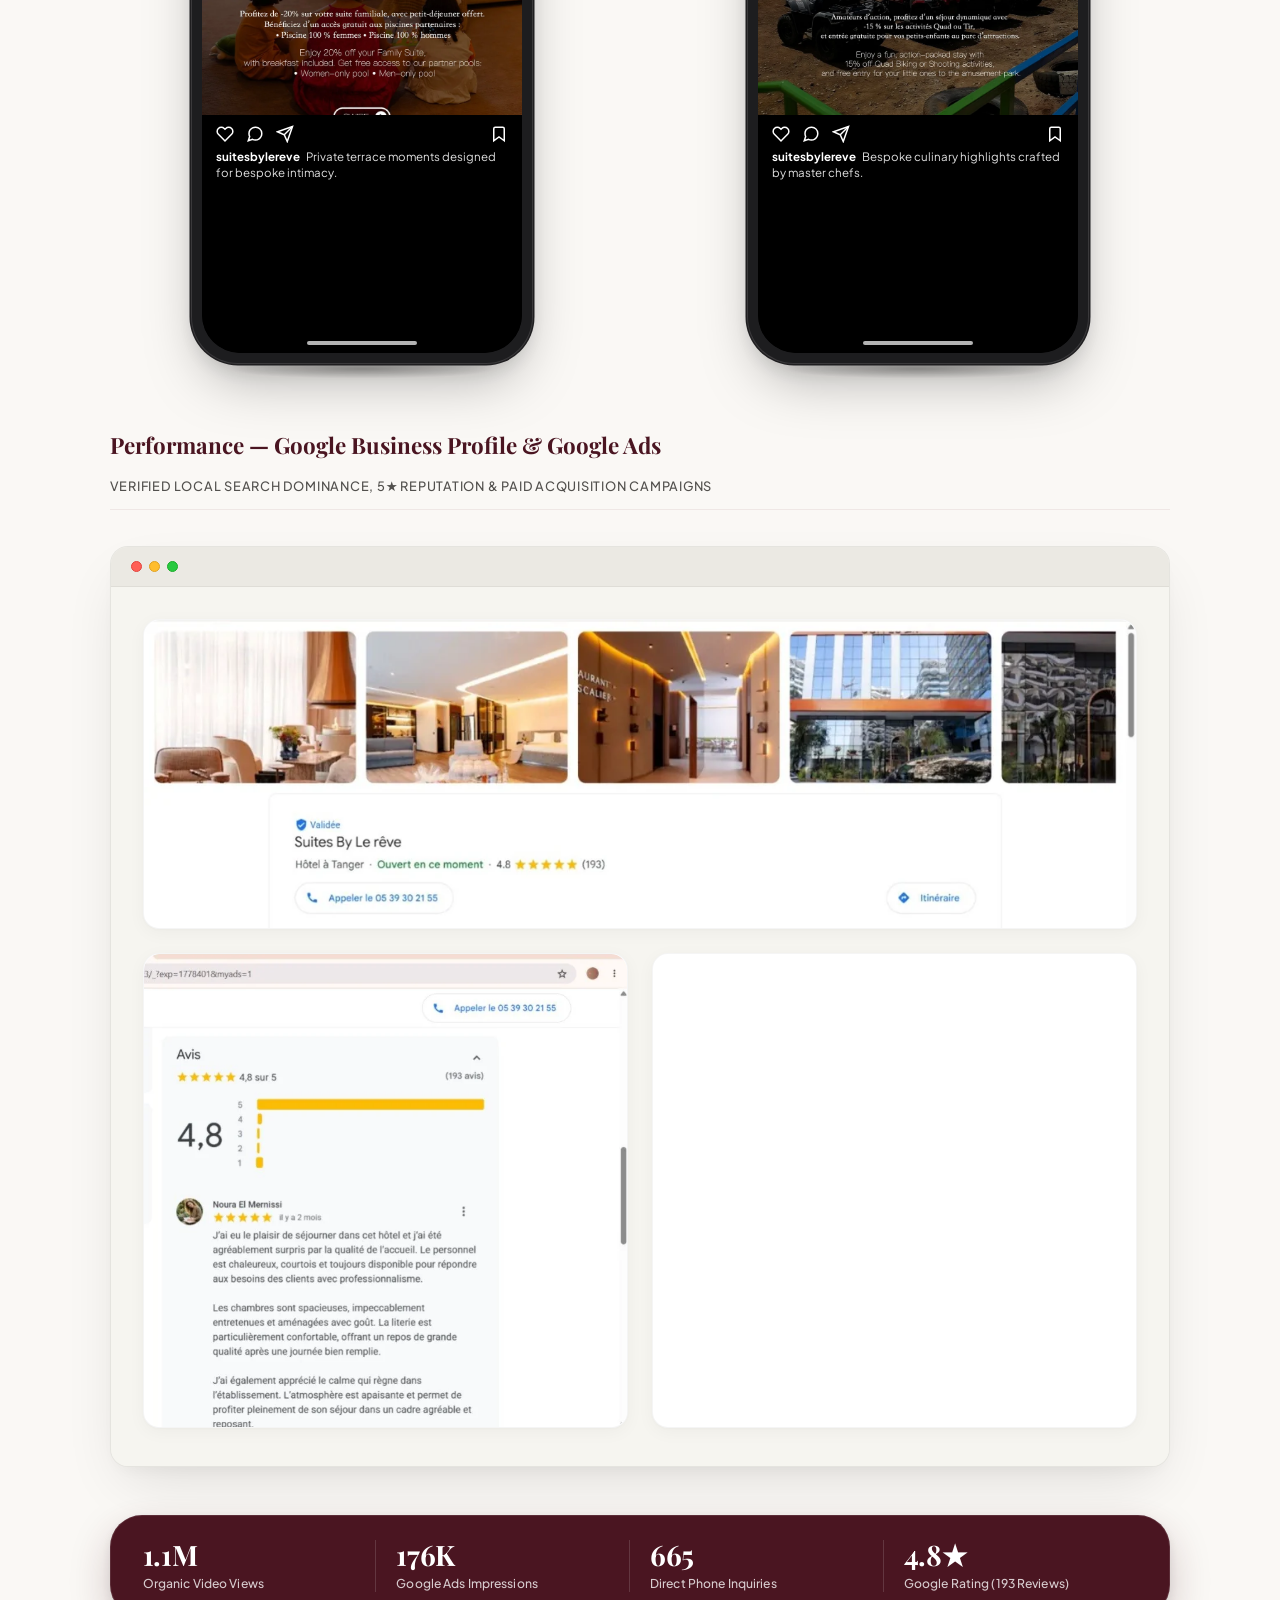
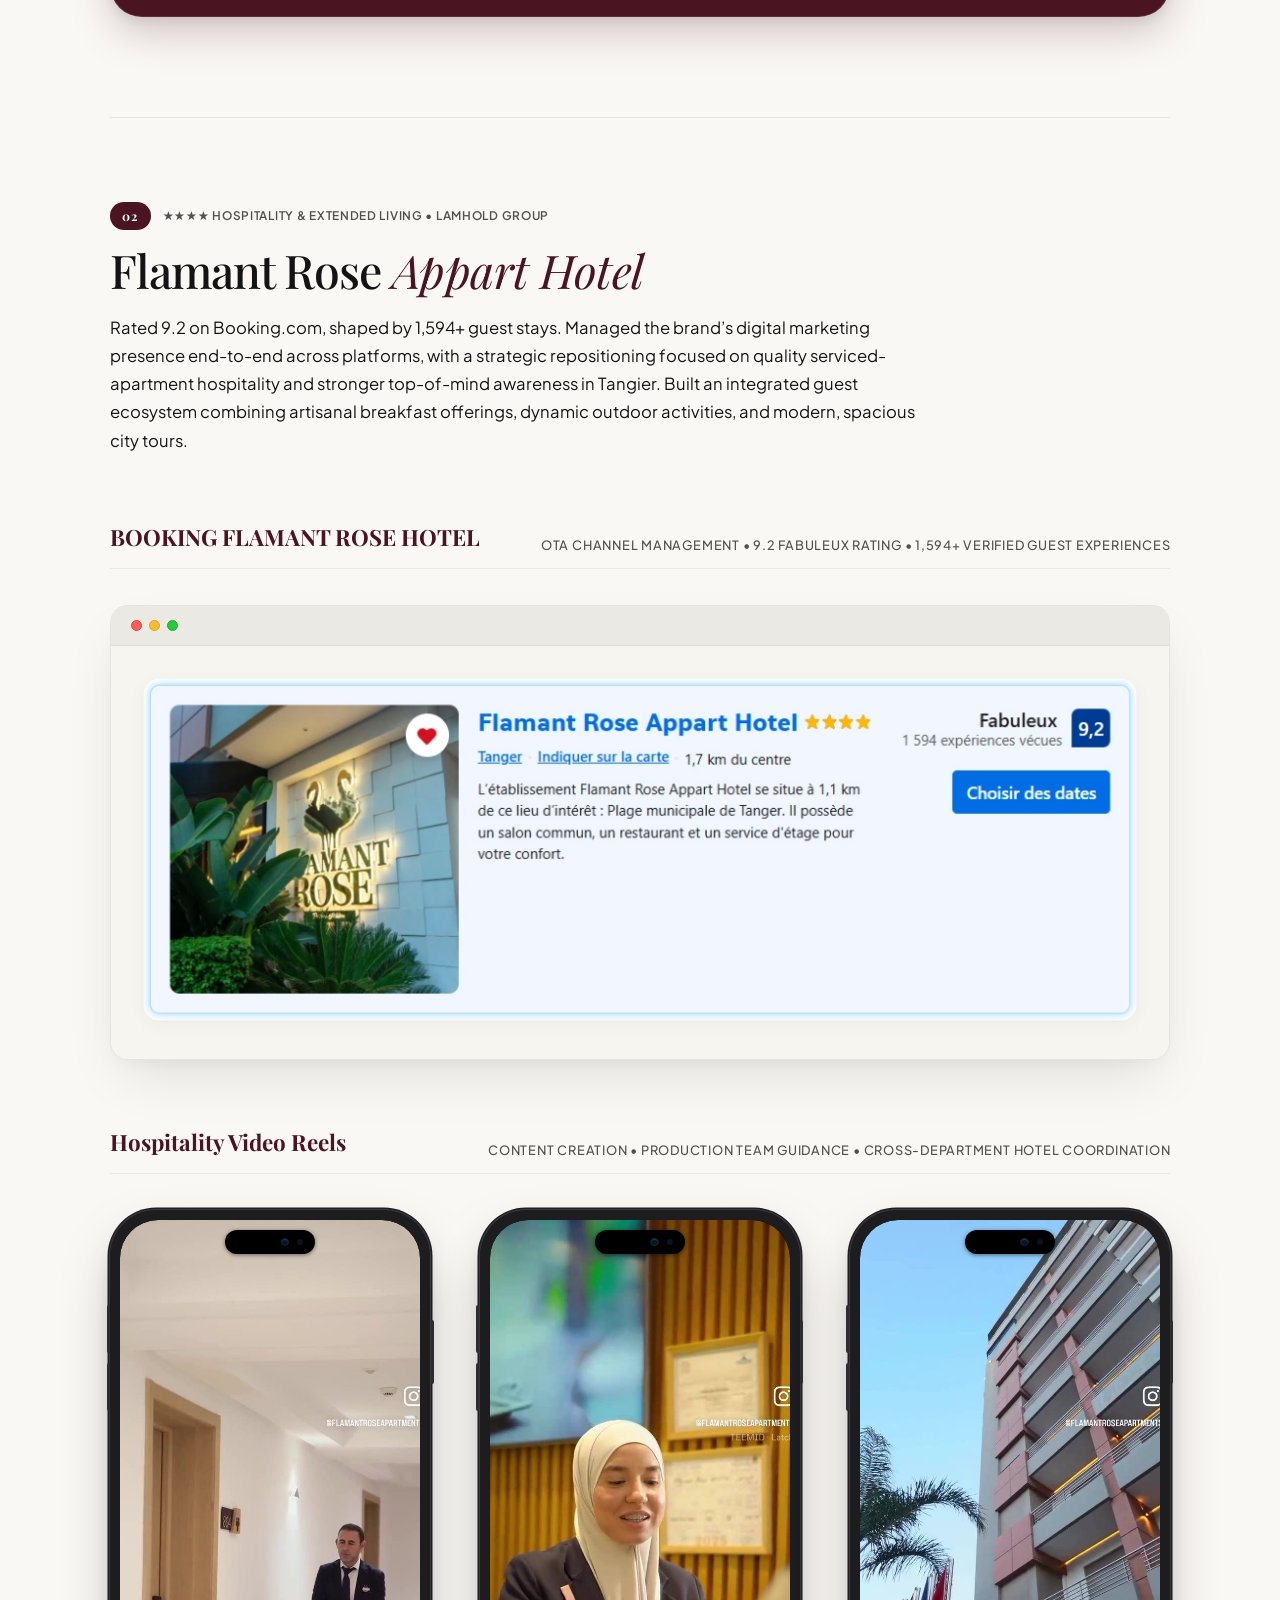
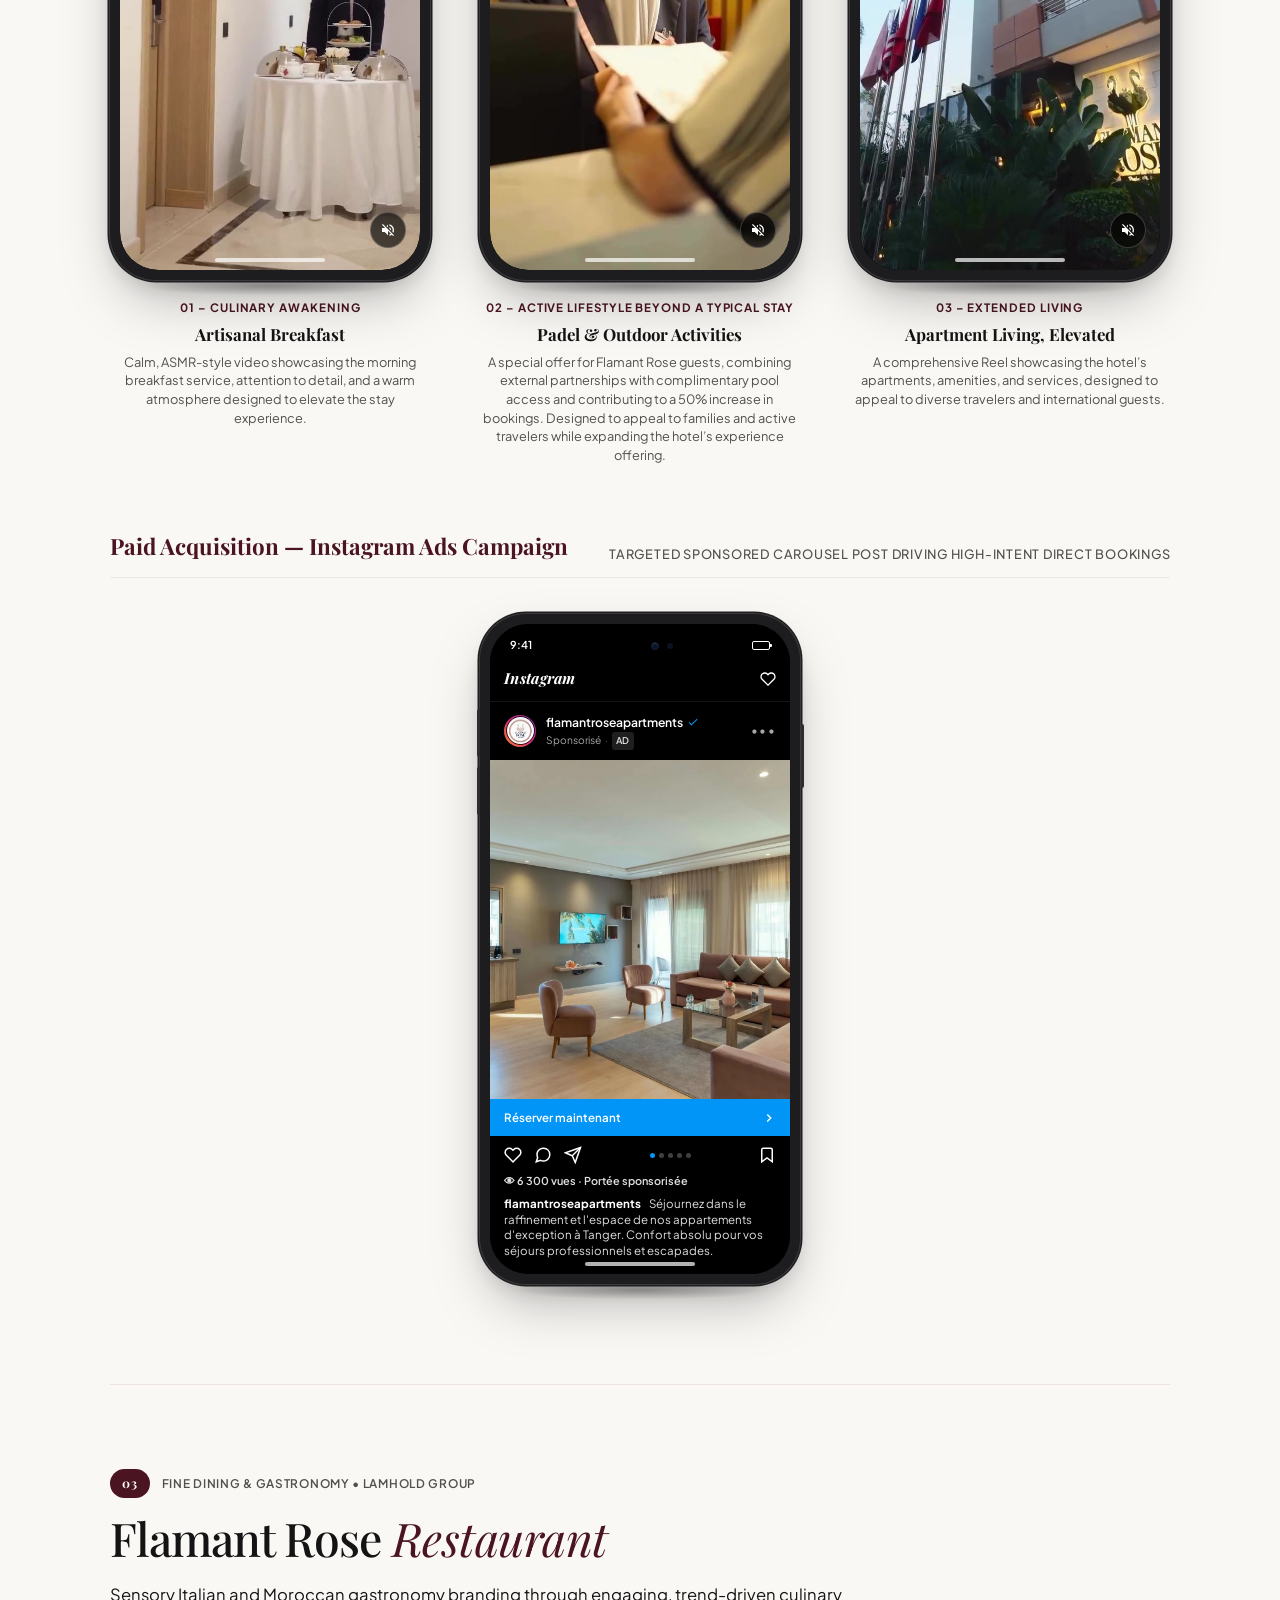
==== commit 98646bb5: "fix: update LinkedIn profile URL to https://www.linkedin.com/in/afnane-amrani-105647342/" ====
--- a/index.html
+++ b/index.html
@@ -2967,9 +2967,9 @@
                   <span><strong>Phone:</strong> +33 7 59 59 77 86</span>
                 </a>
 
-                <a href="https://www.linkedin.com/in/afnane-amrani" target="_blank" rel="noopener noreferrer" class="connect-item">
+                <a href="https://www.linkedin.com/in/afnane-amrani-105647342/" target="_blank" rel="noopener noreferrer" class="connect-item">
                   <div class="connect-item-icon">in</div>
-                  <span><strong>LinkedIn:</strong> linkedin.com/in/afnane-amrani</span>
+                  <span><strong>LinkedIn:</strong> linkedin.com/in/afnane-amrani-105647342</span>
                 </a>
 
               </div>
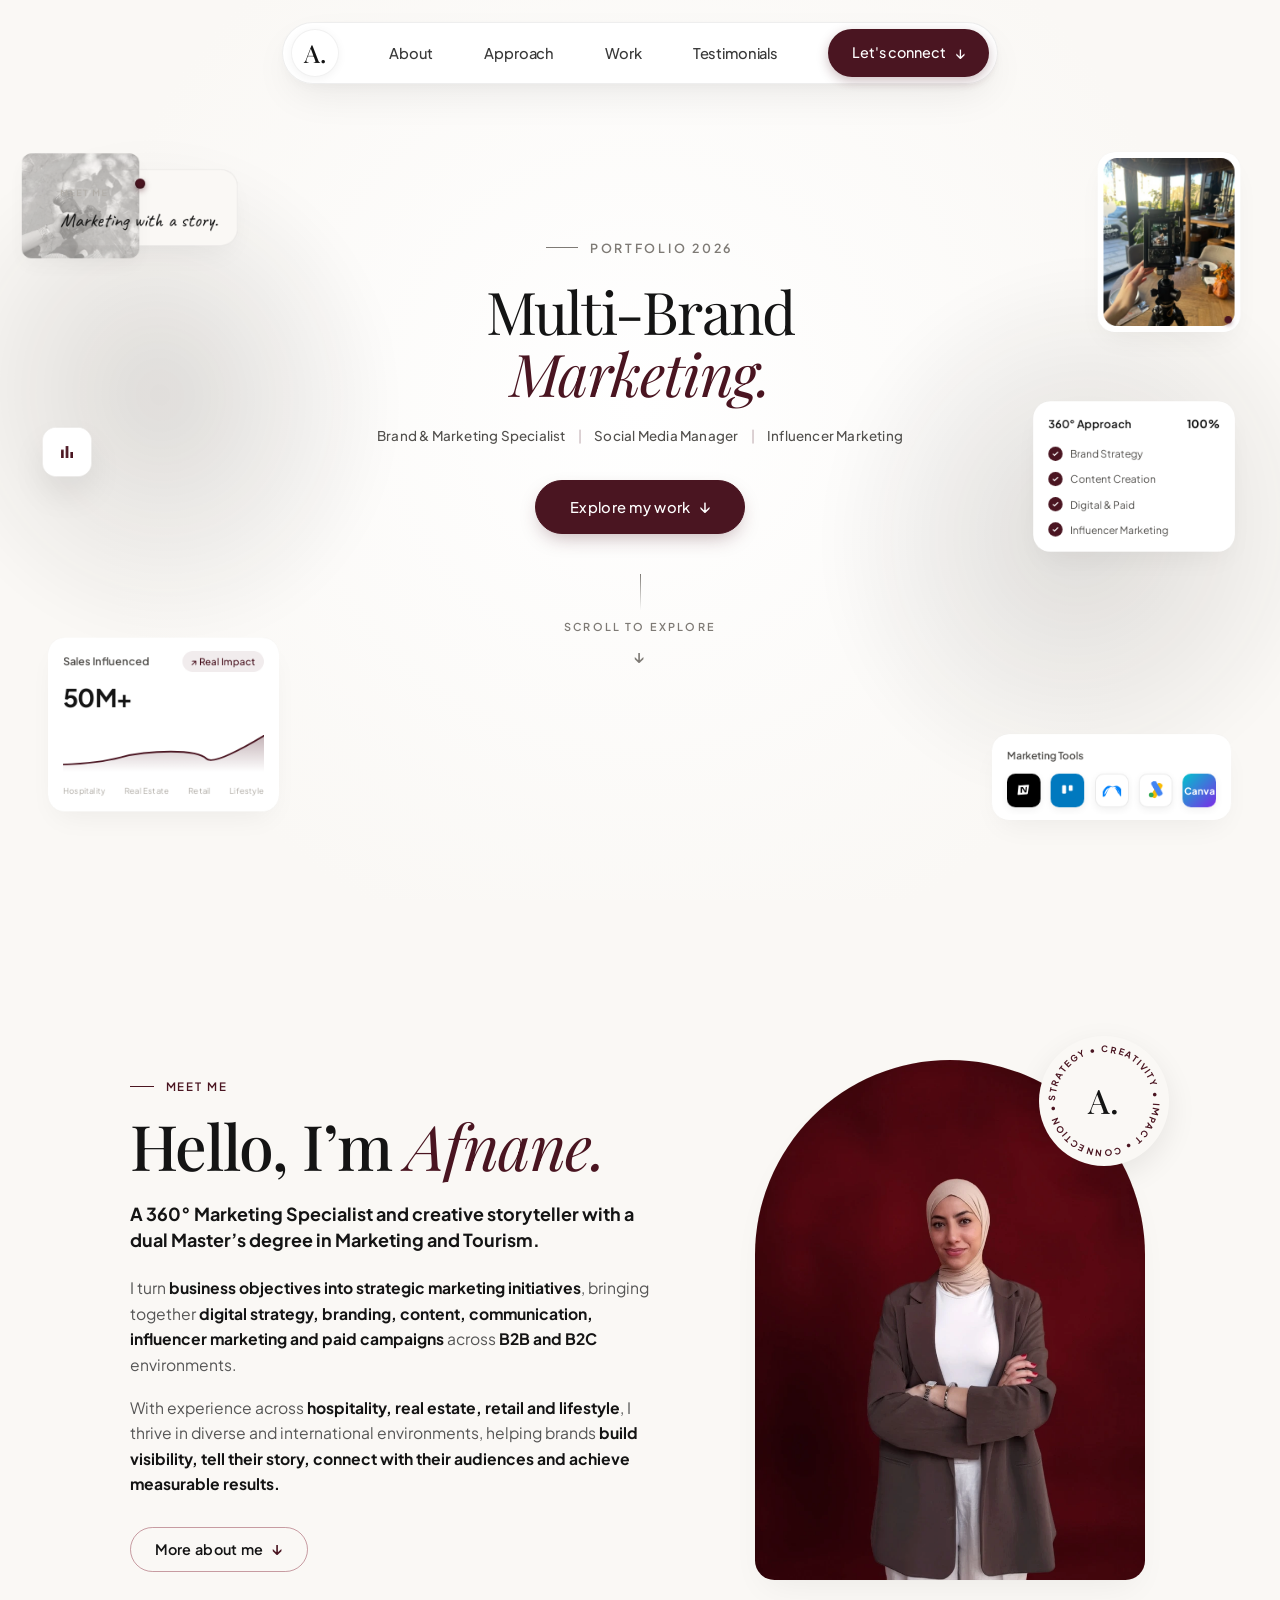
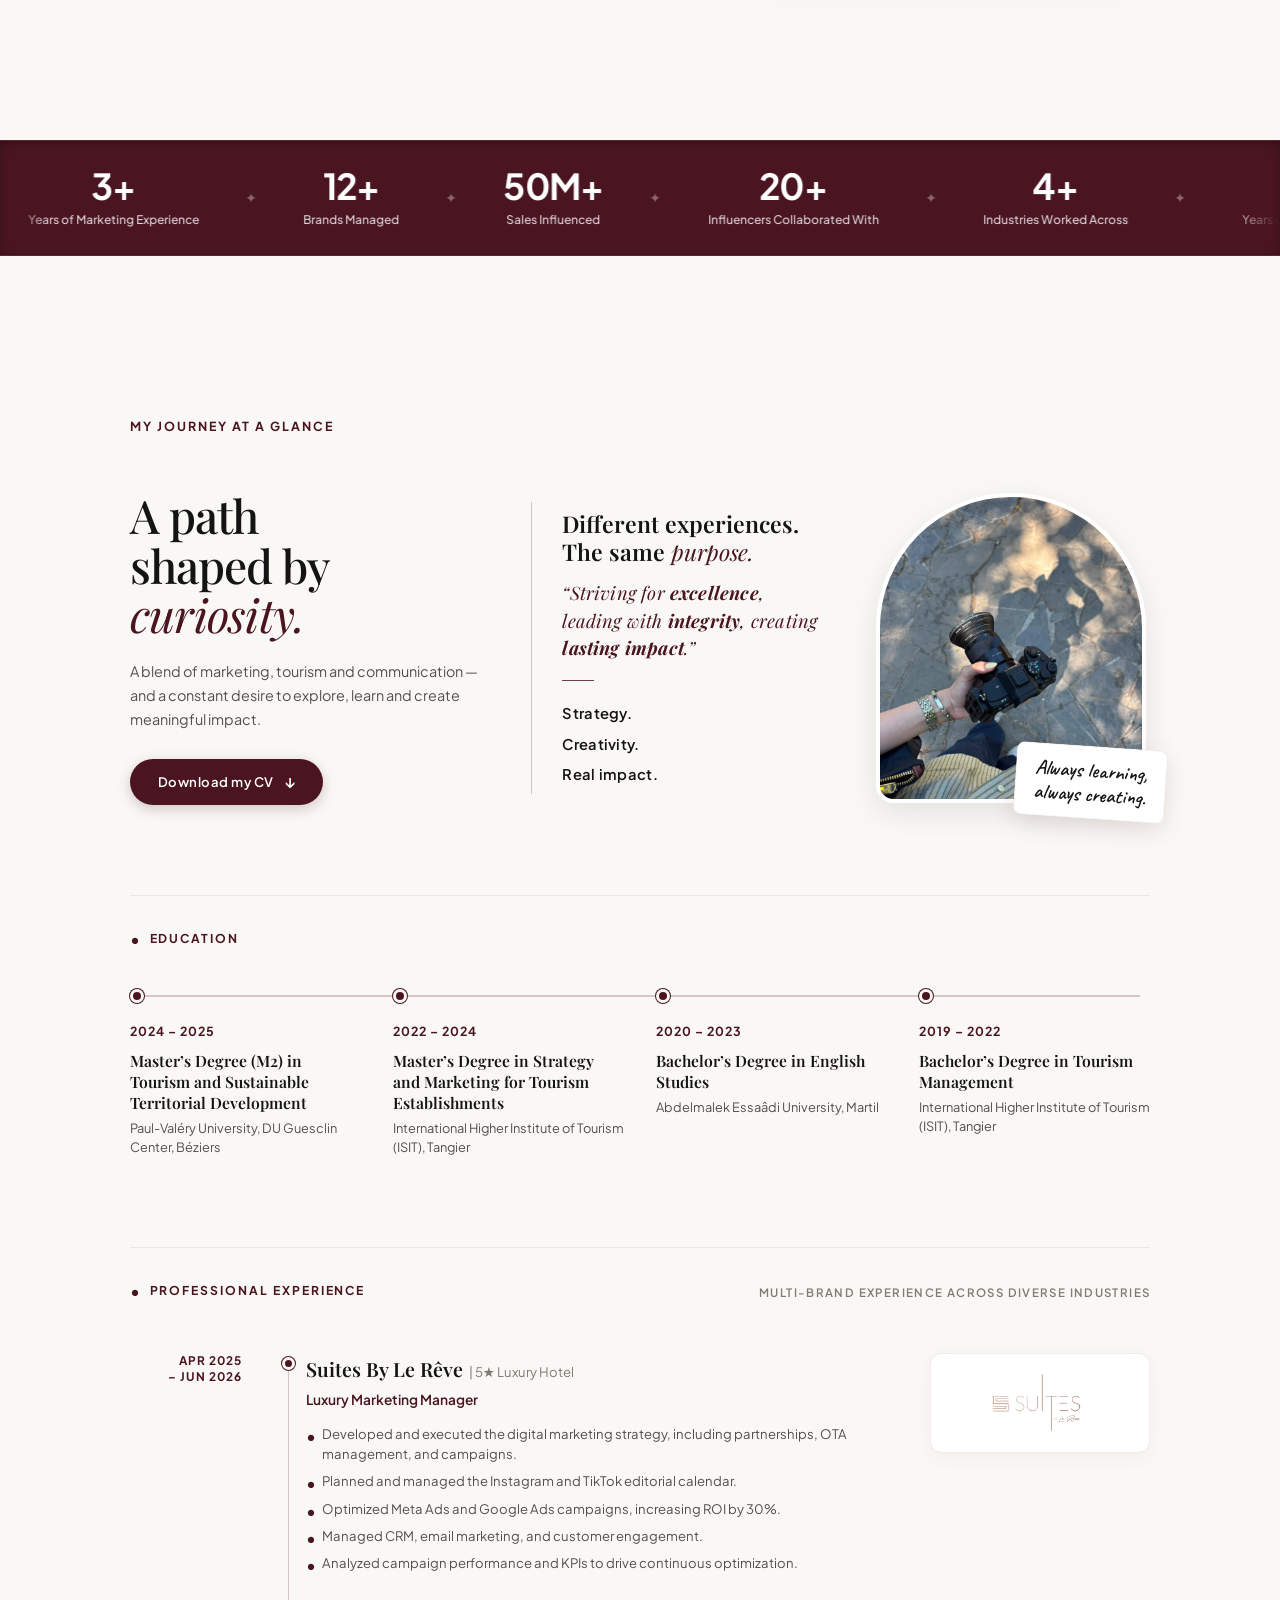
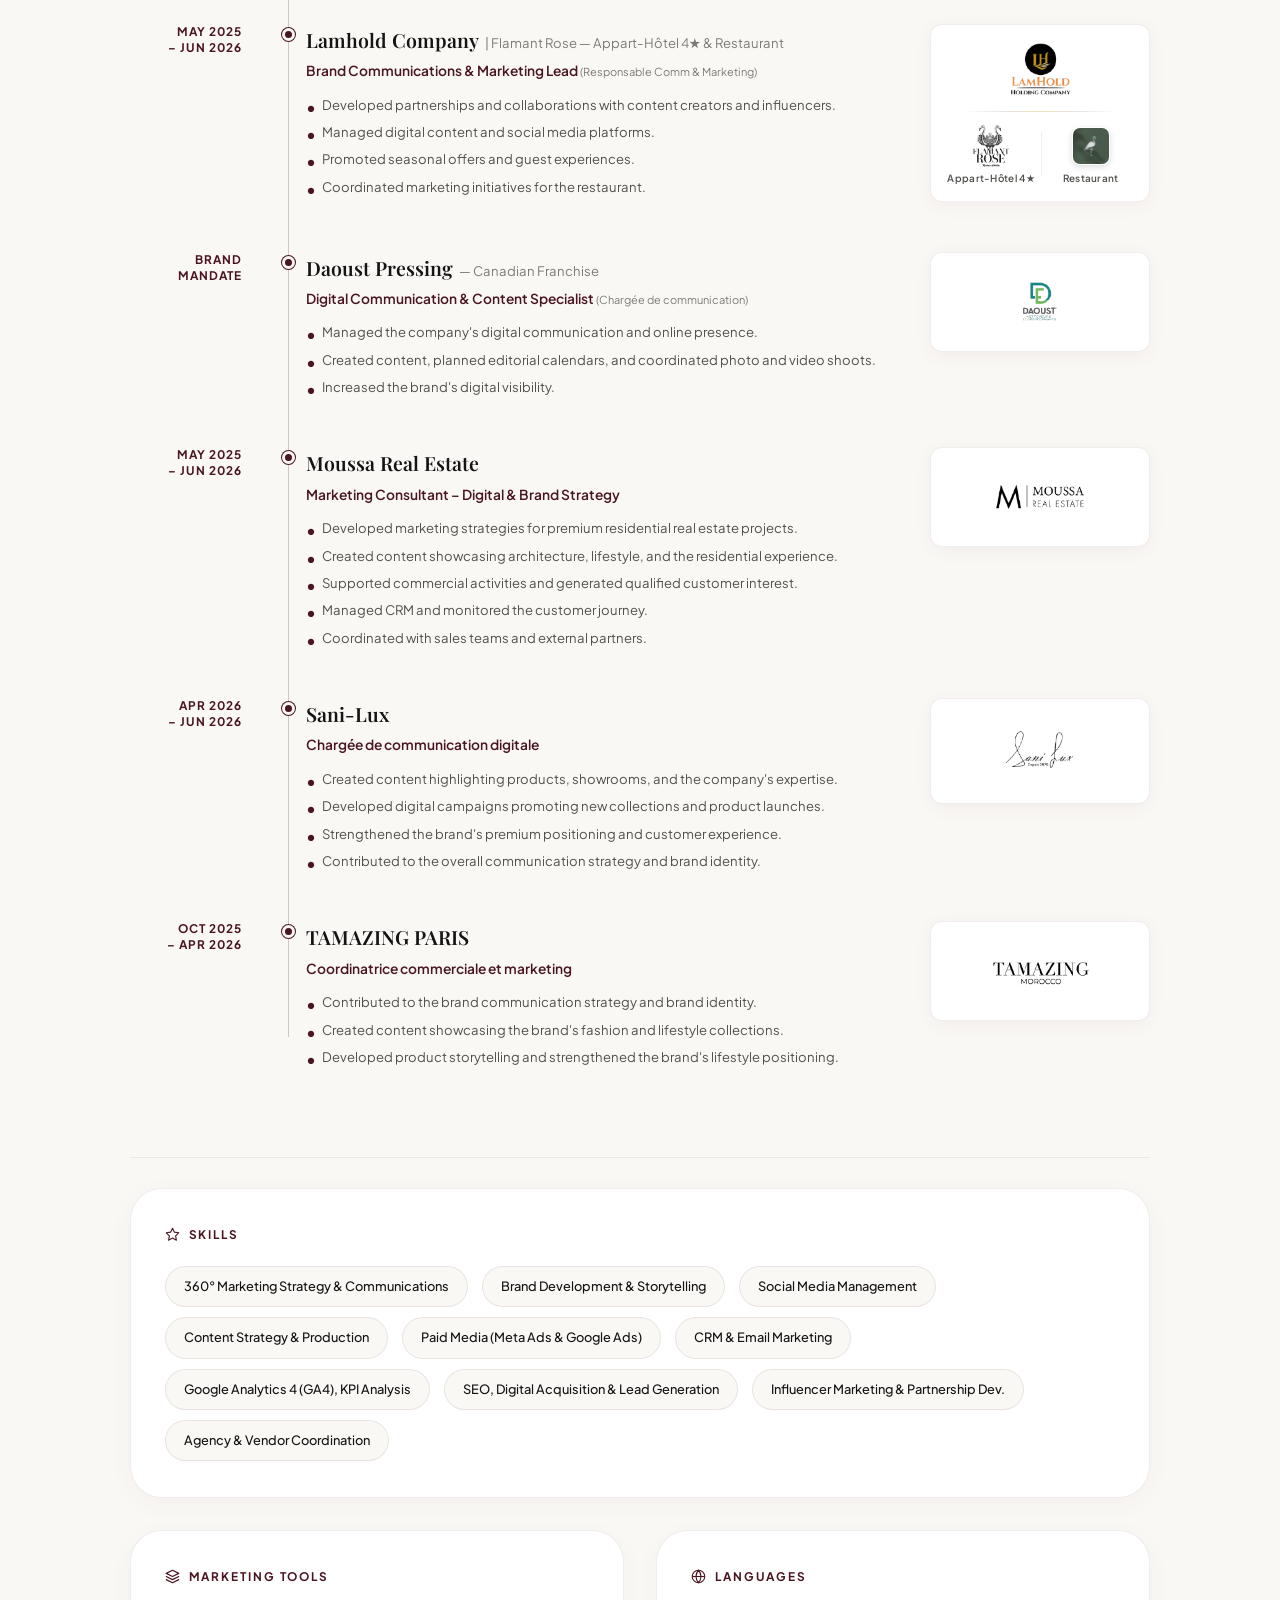
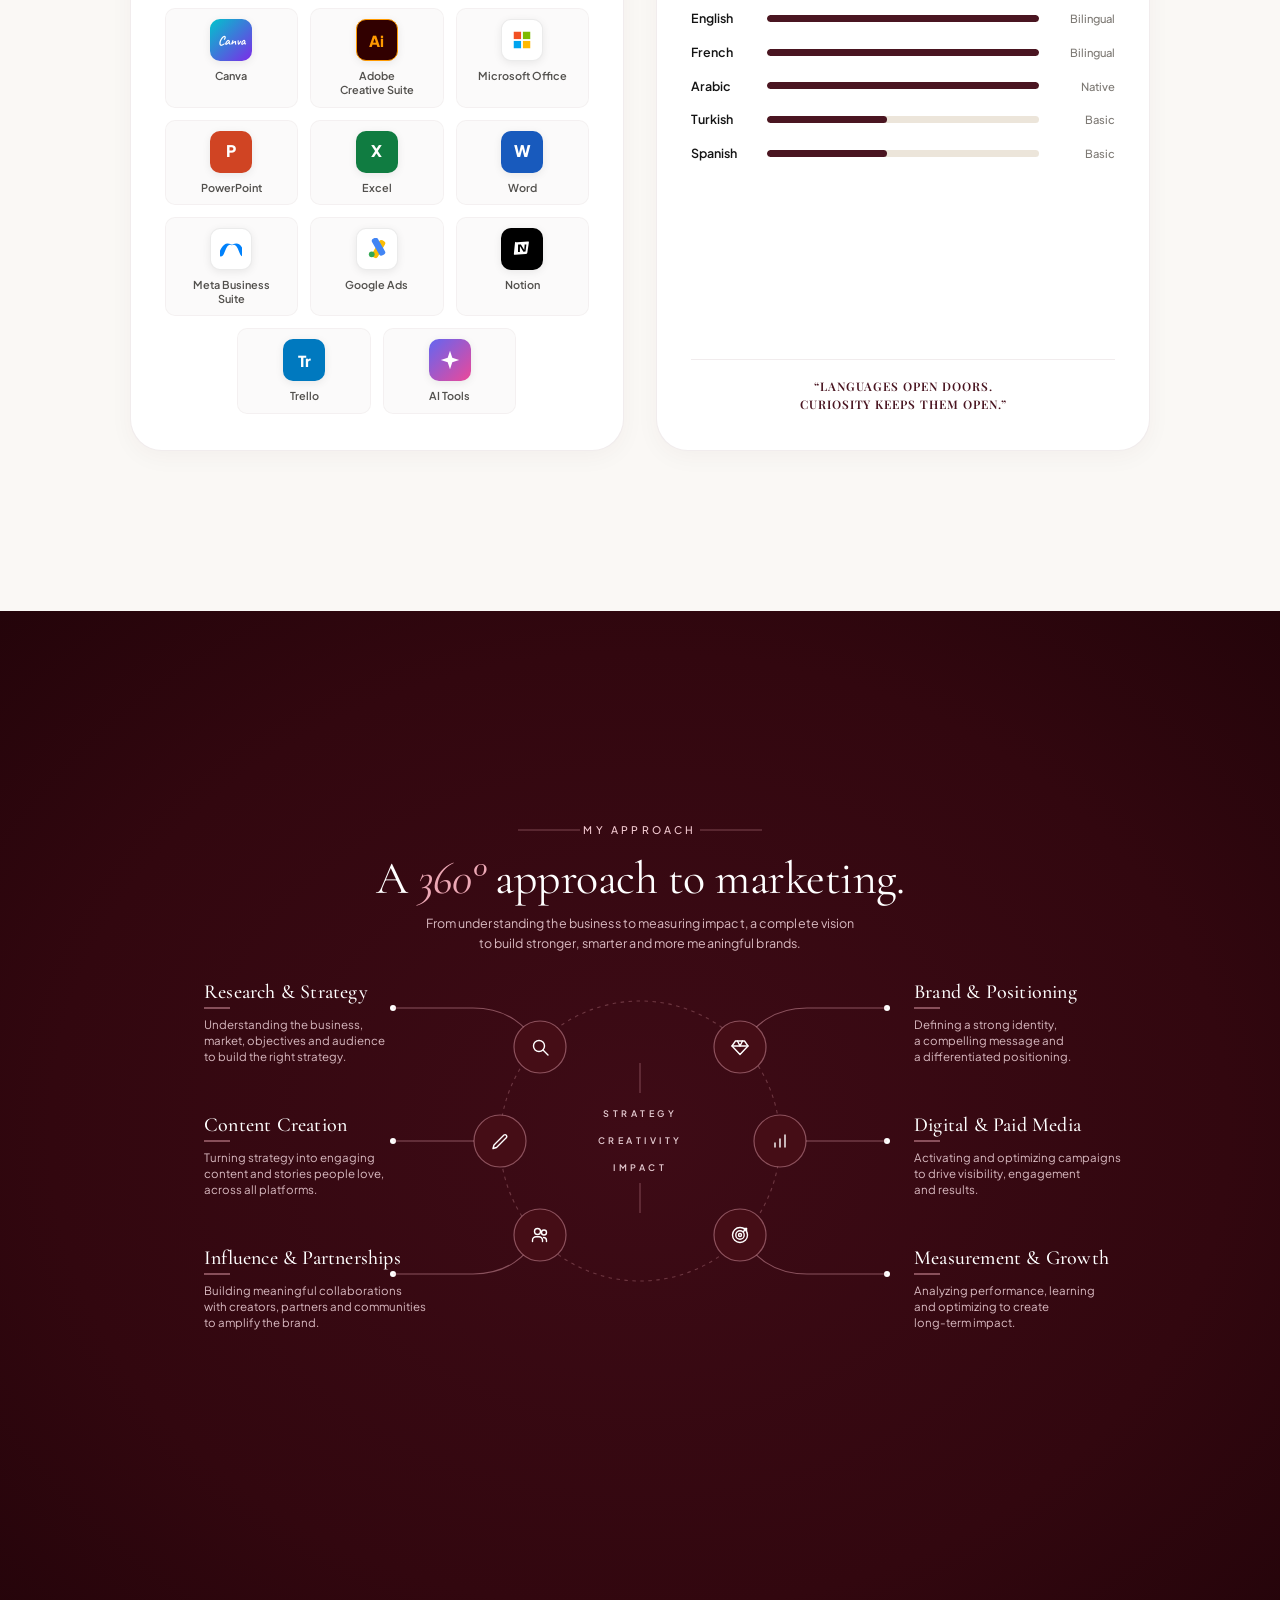
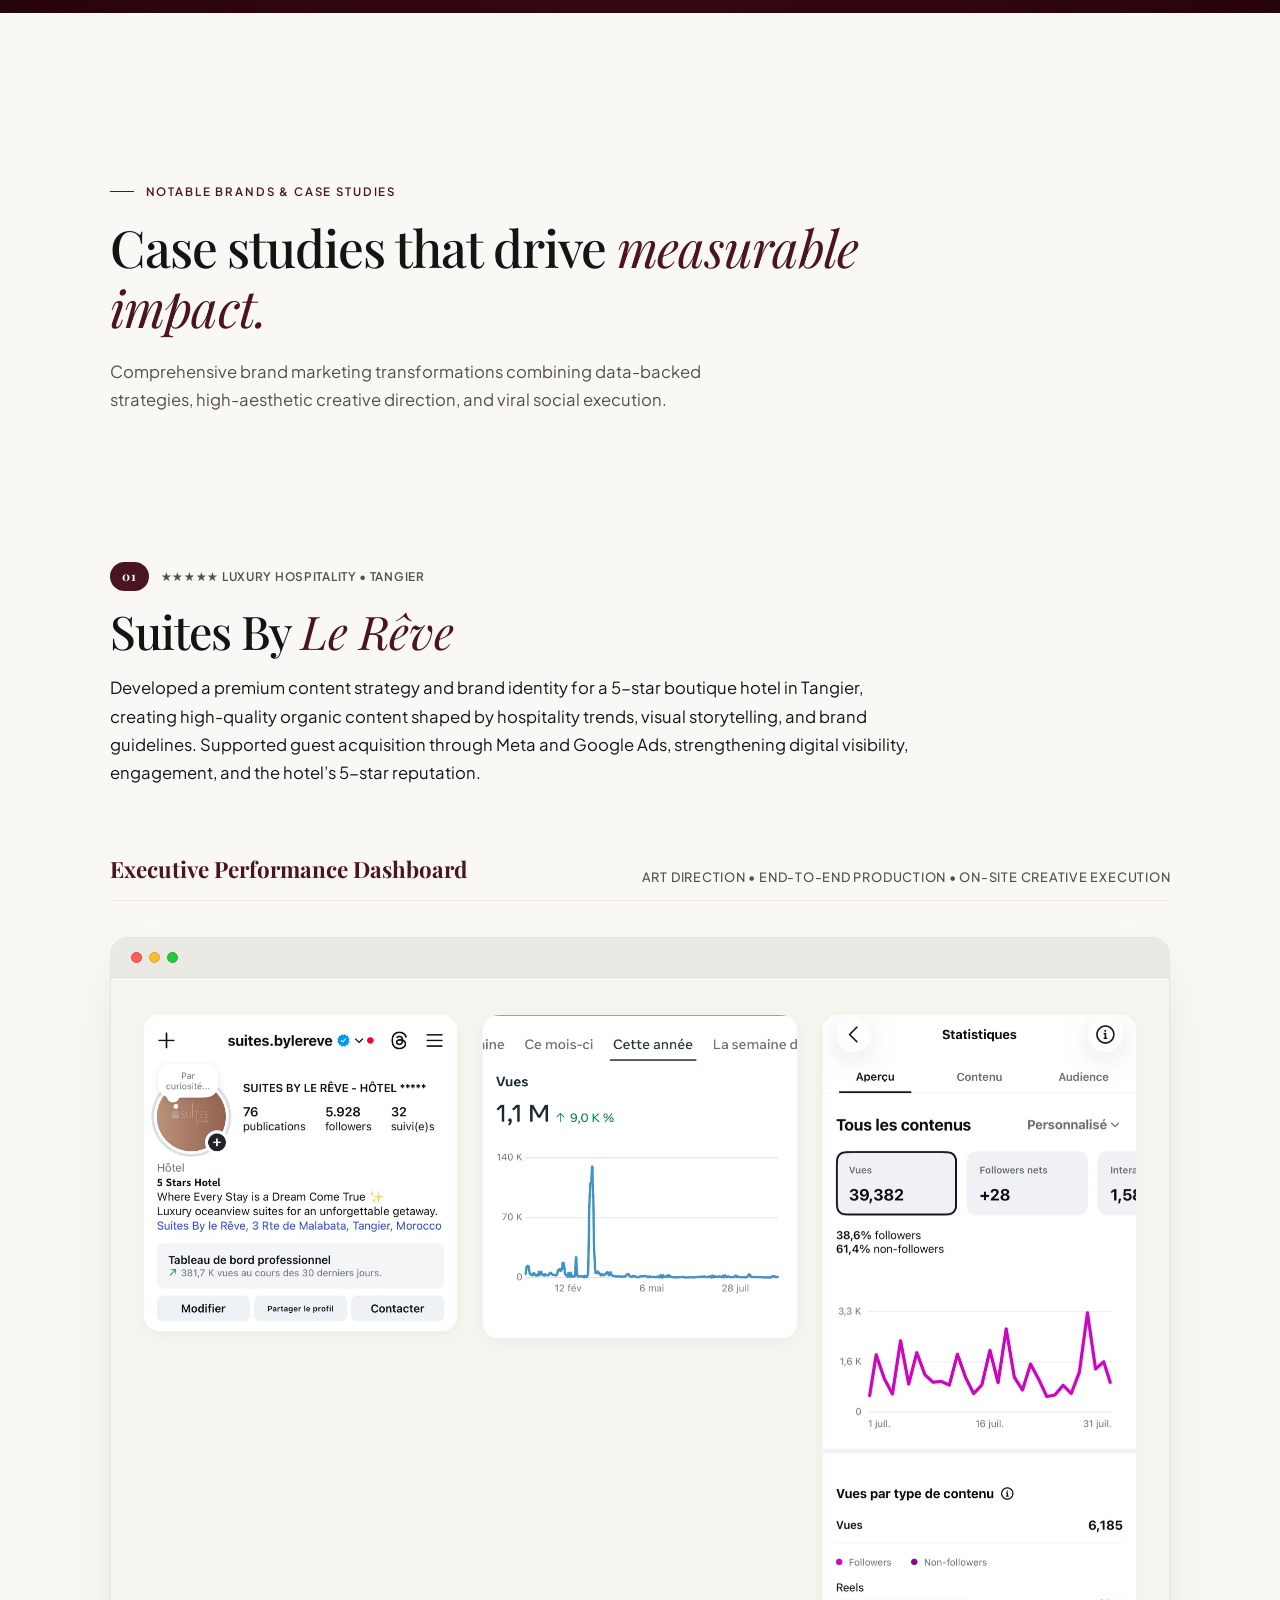
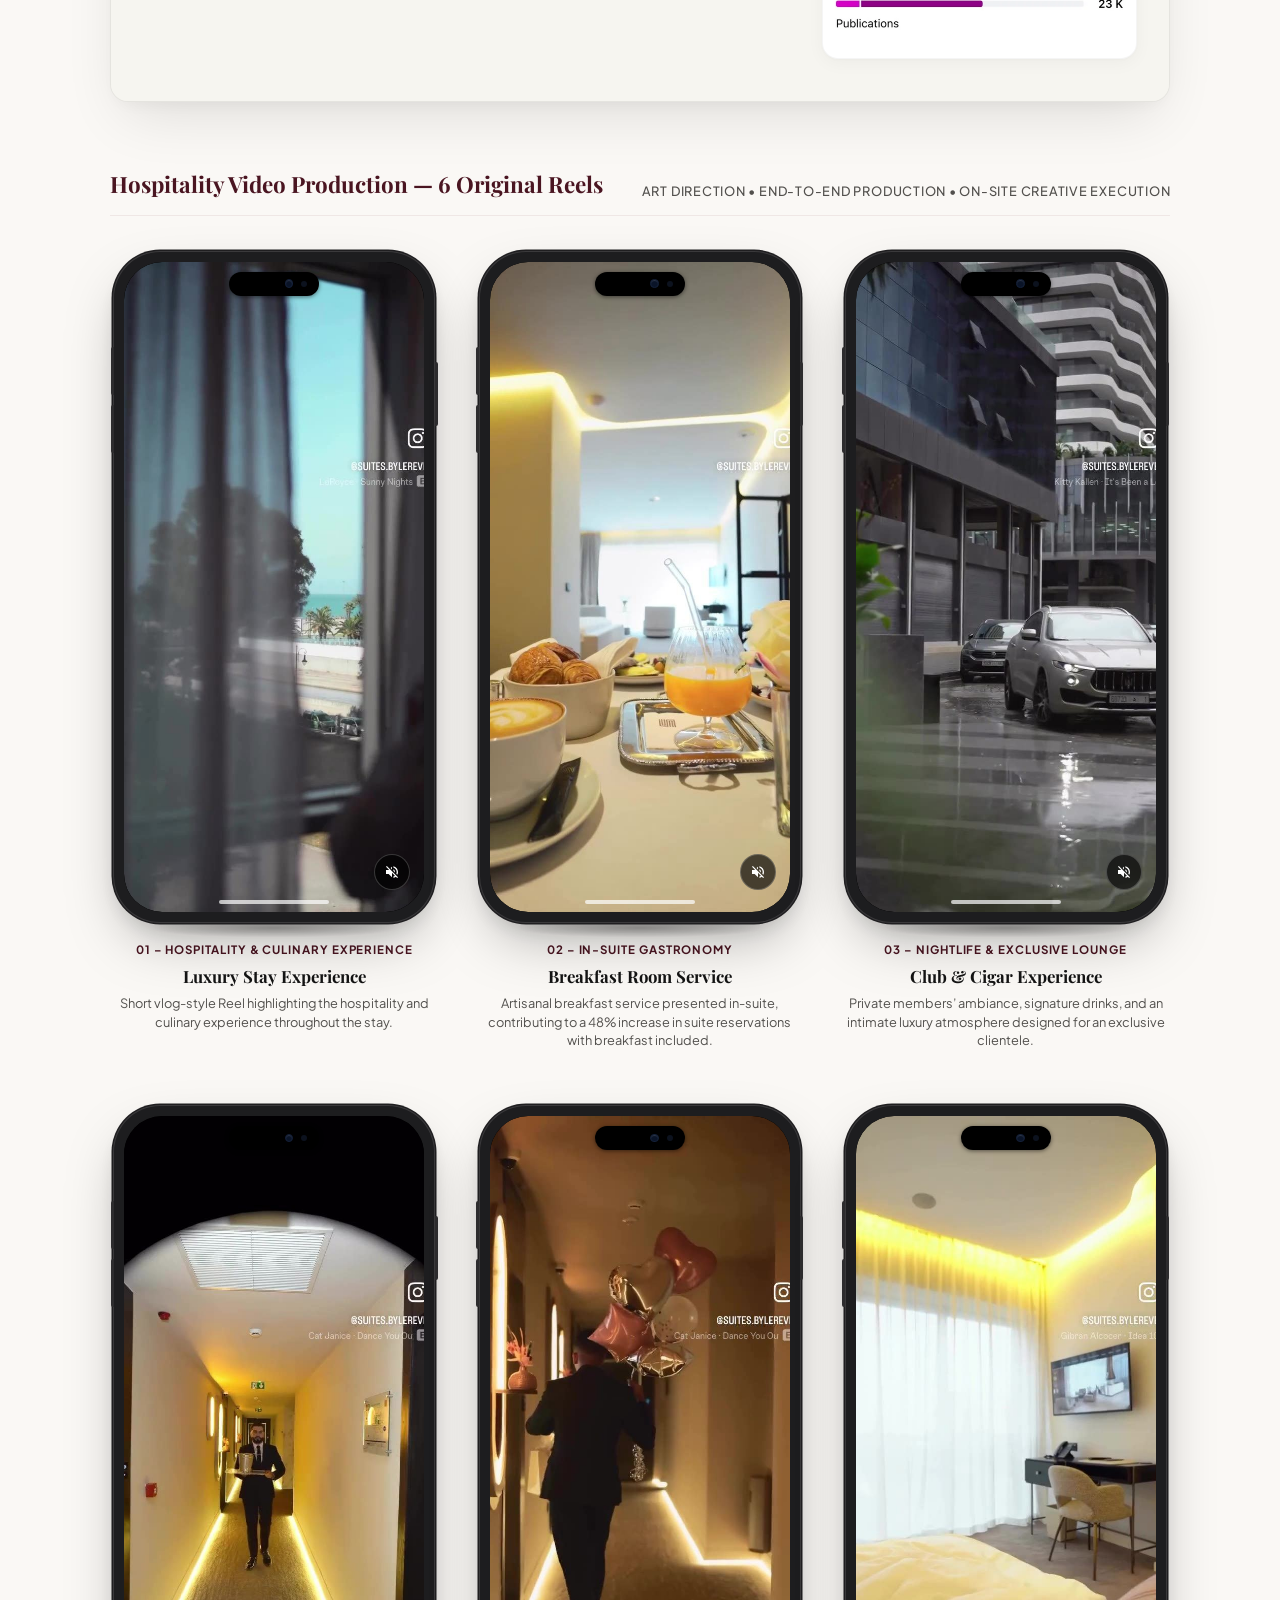
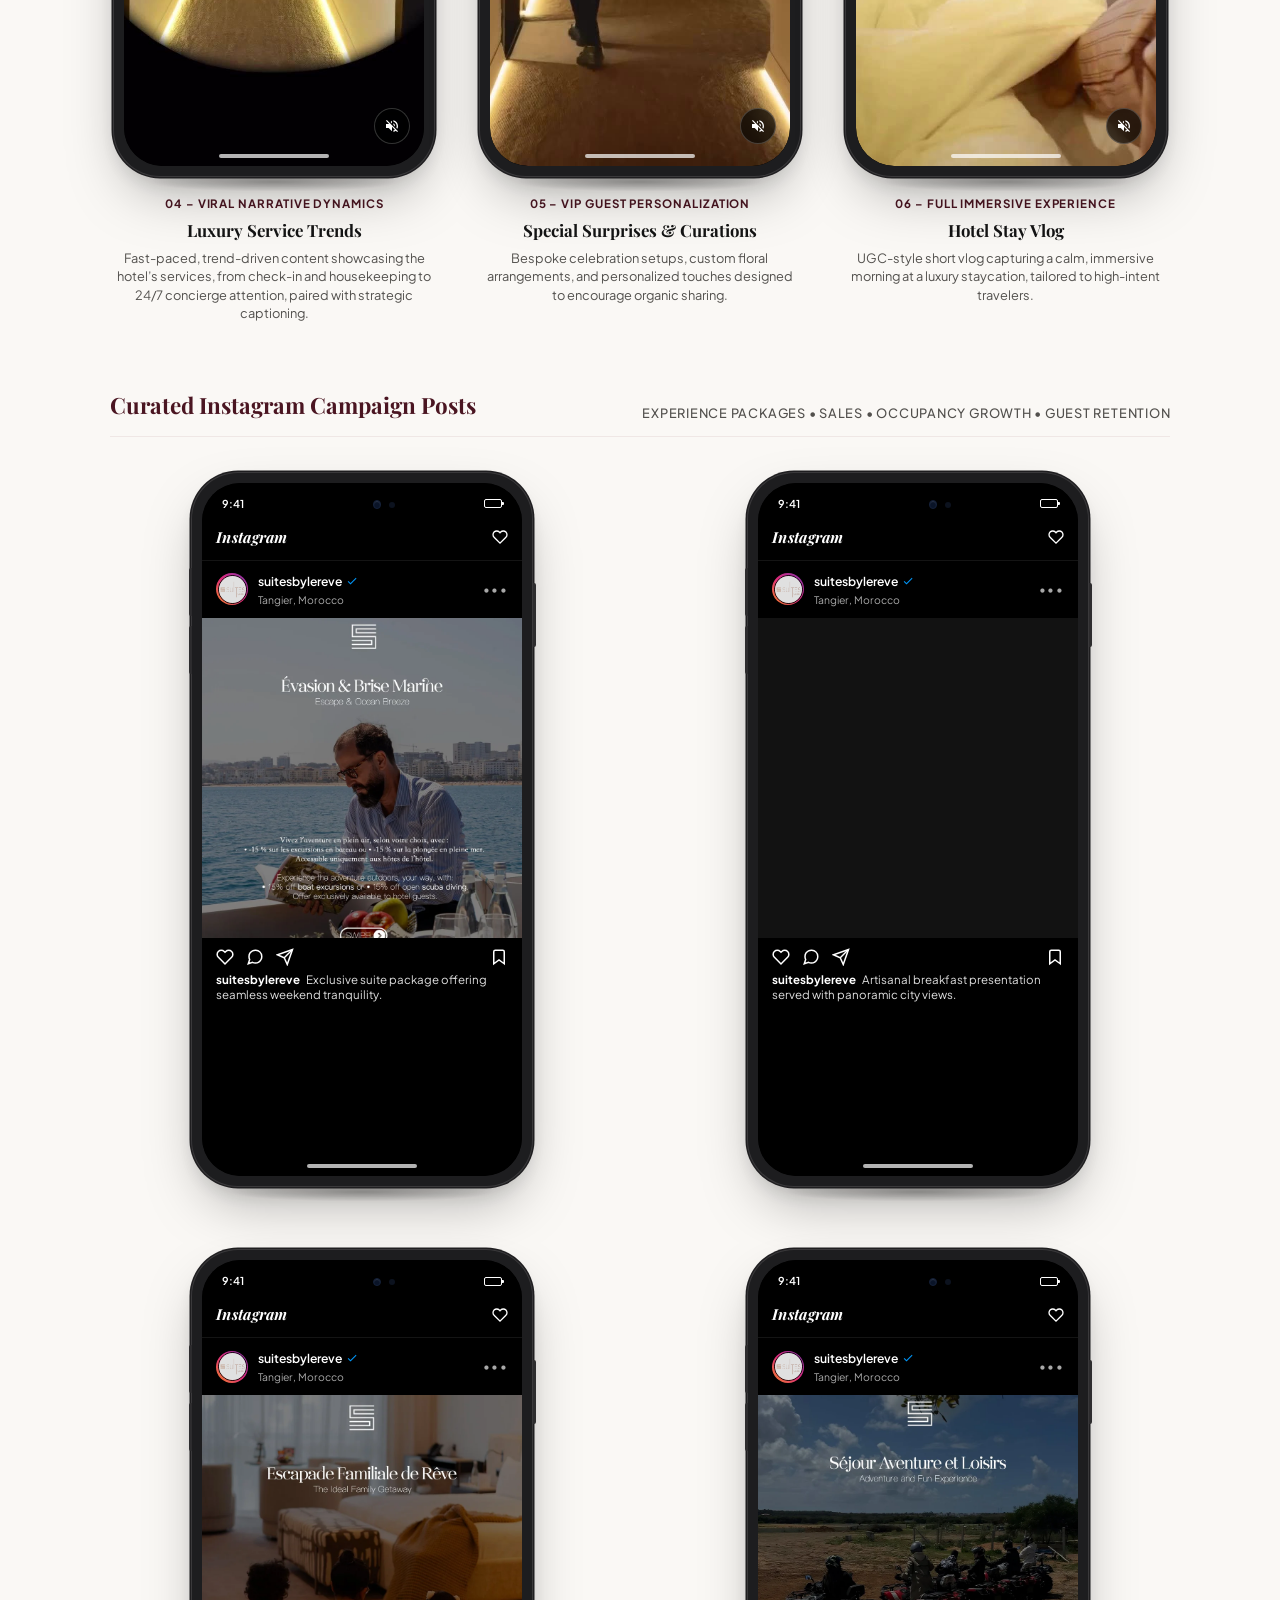
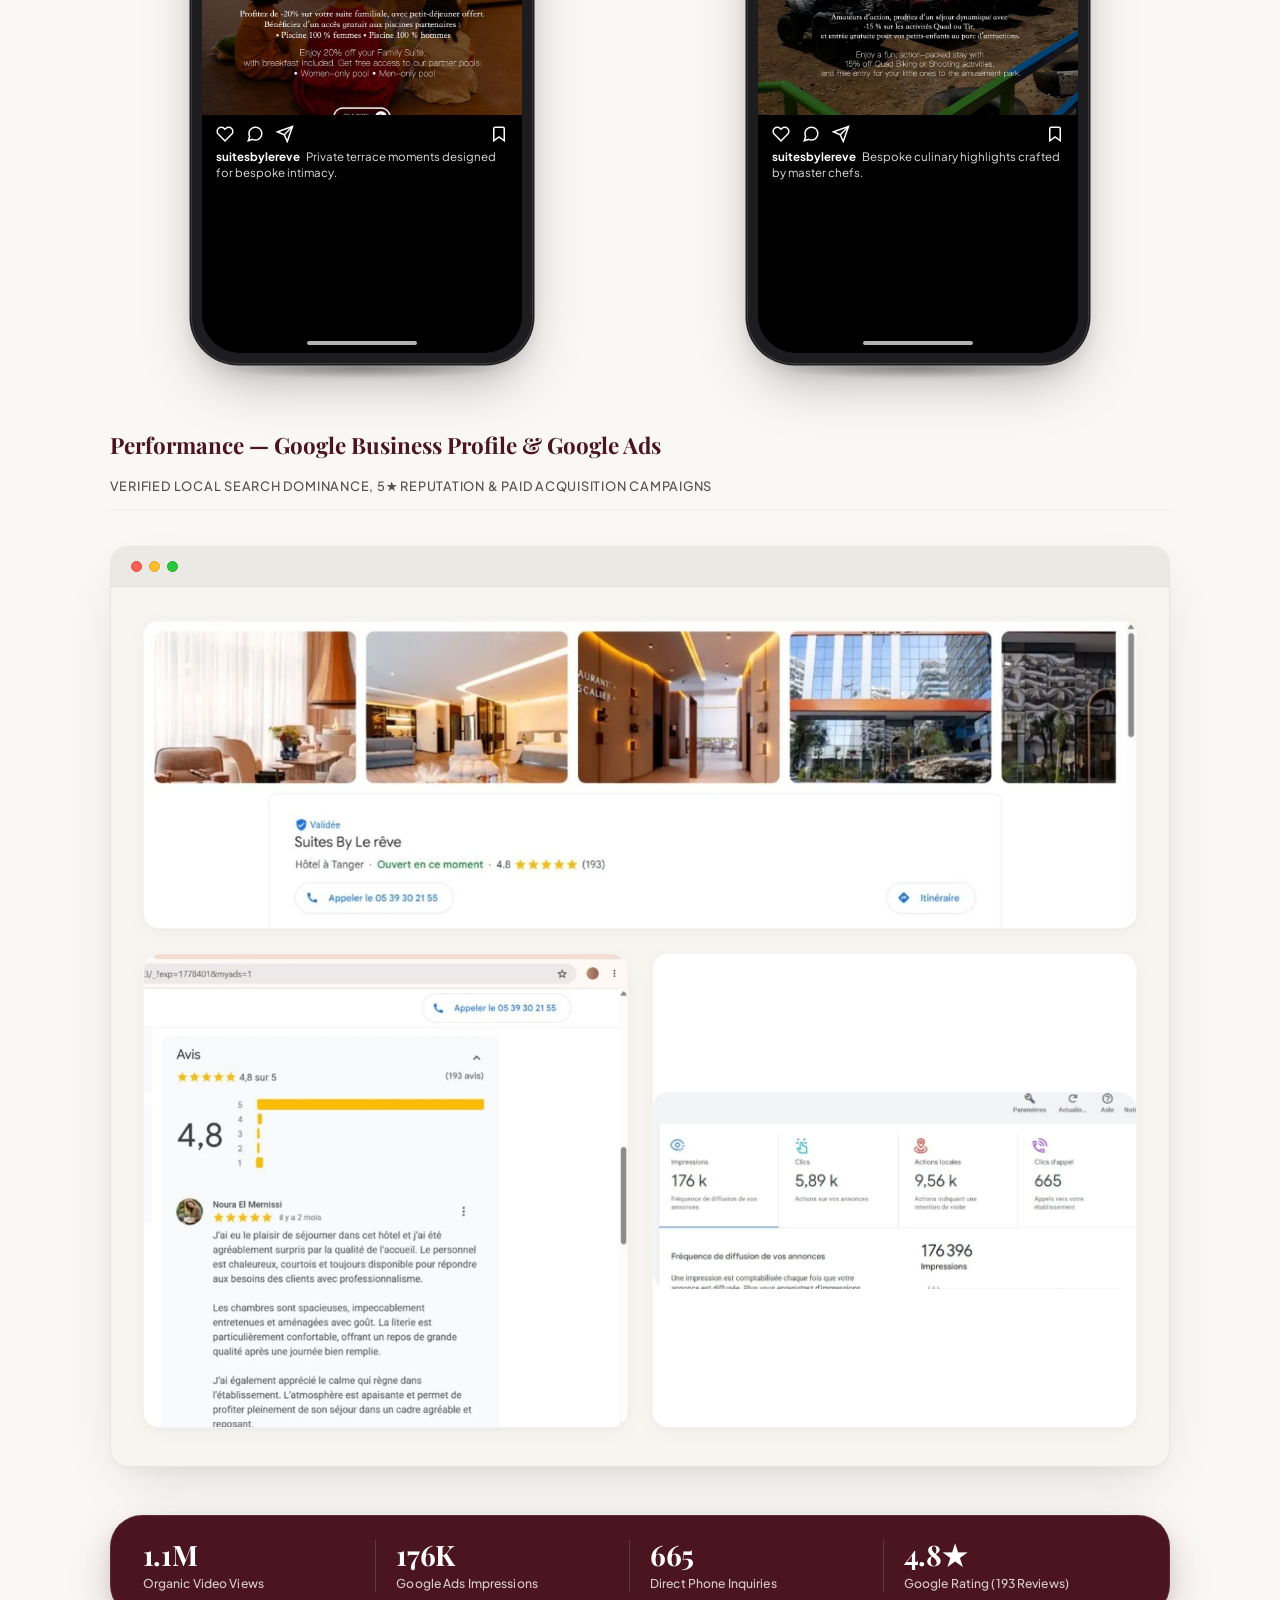
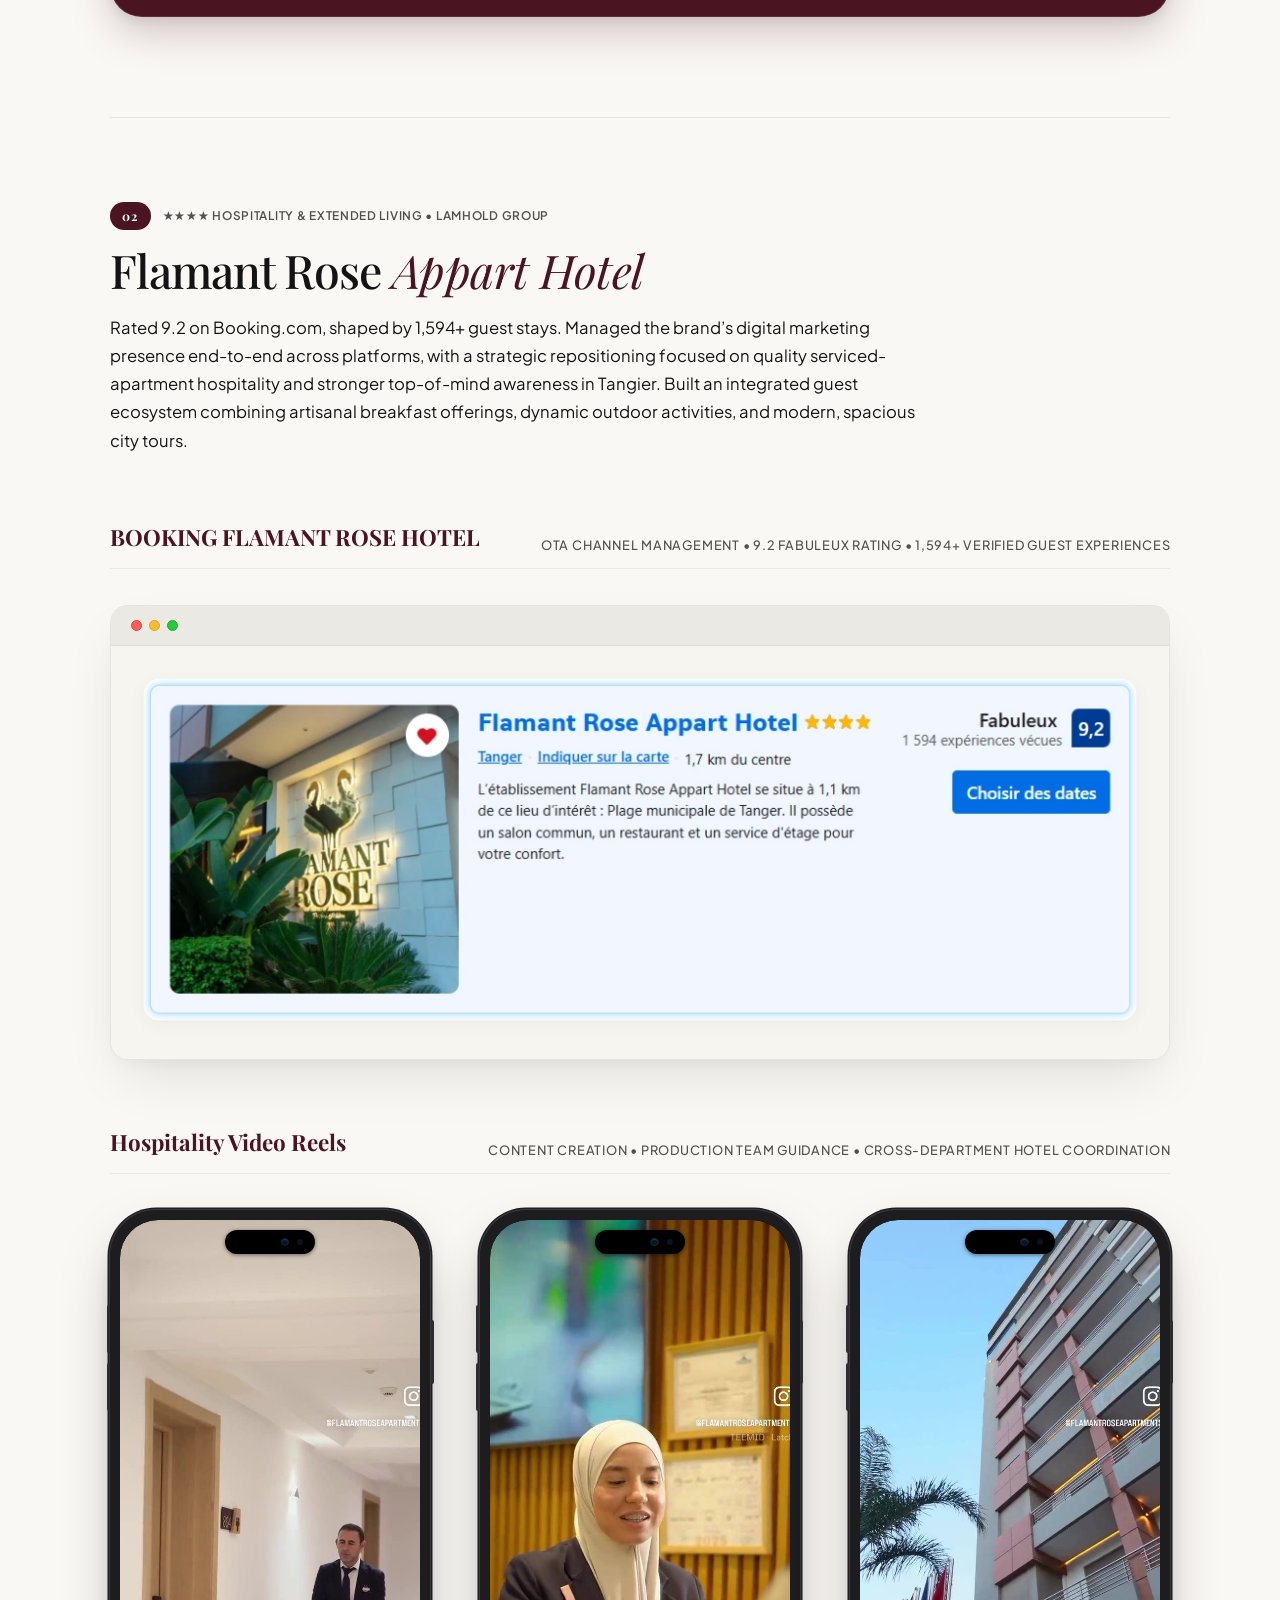
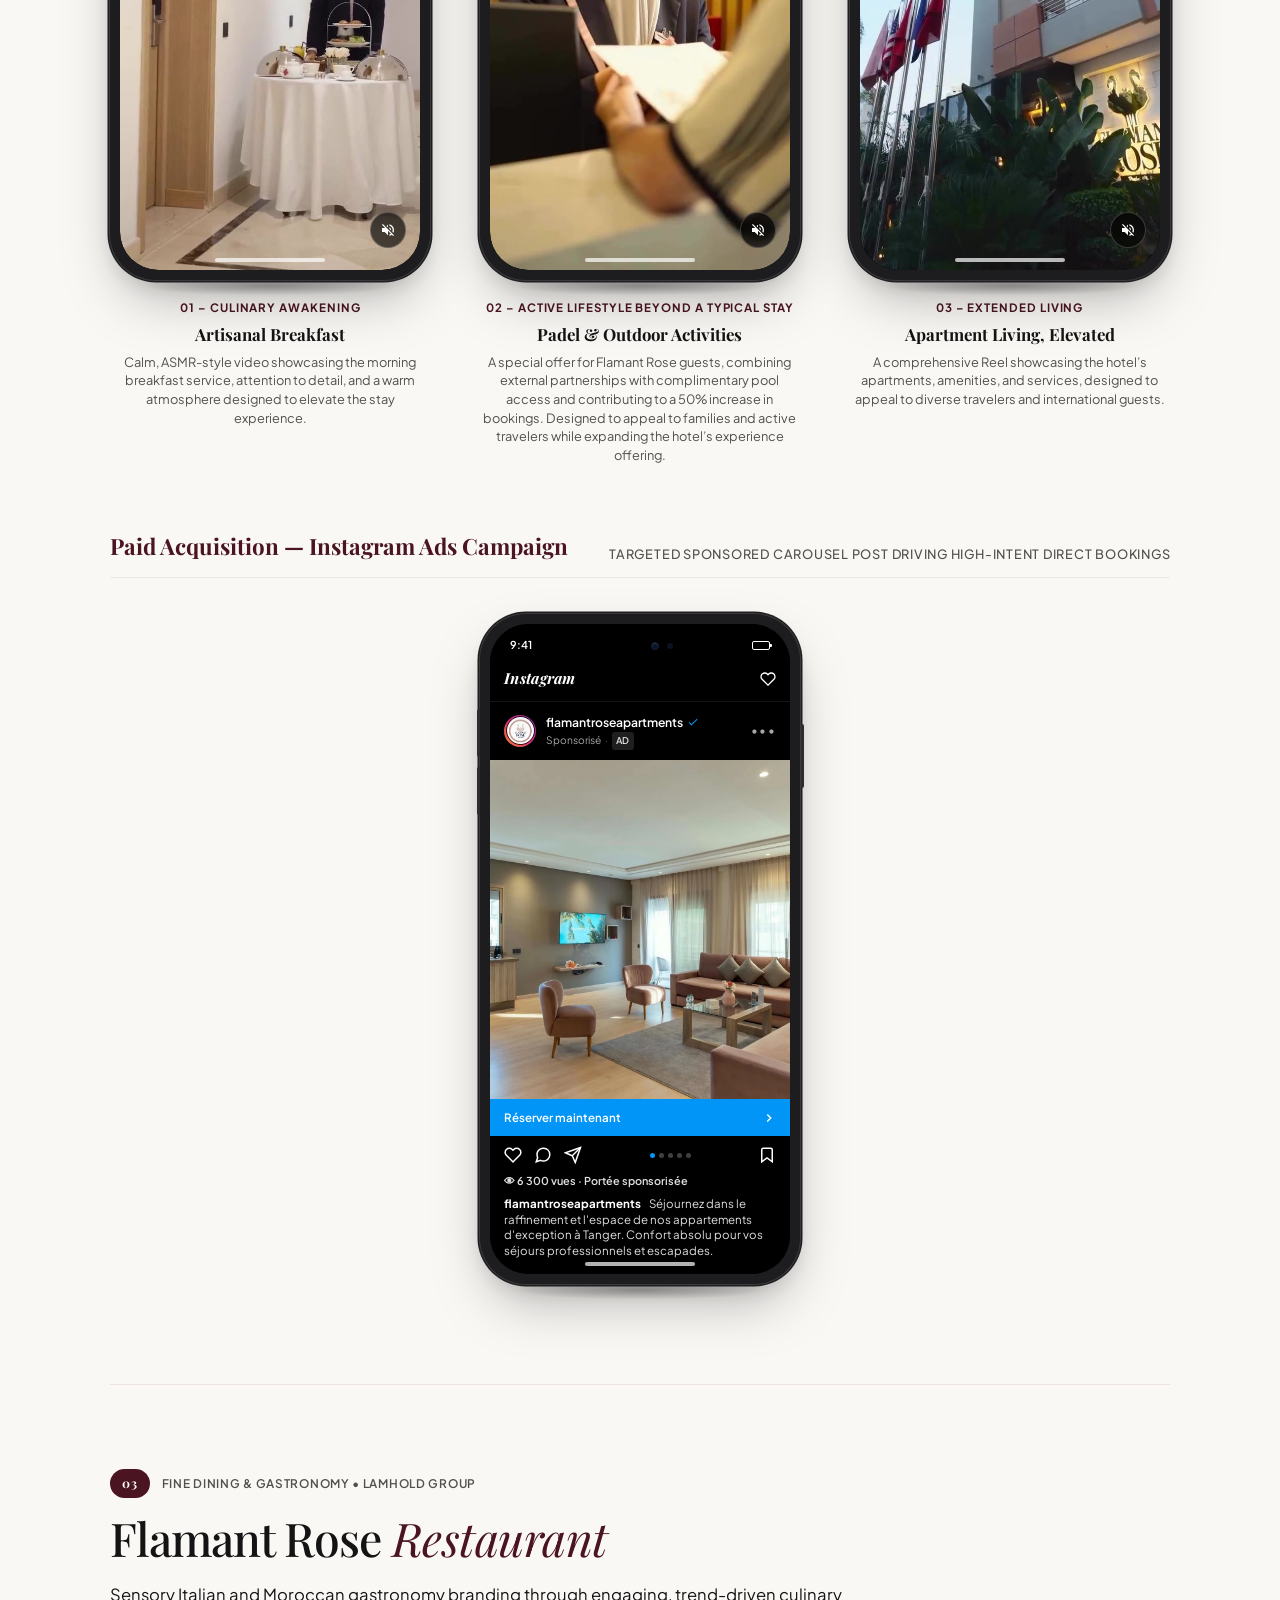
==== commit 2ed6a153: "fix(responsive): refine footer and testimonials card for small mobile viewports (320px-375px)" ====
--- a/index.html
+++ b/index.html
@@ -2740,7 +2740,7 @@
                 </div>
               </div>
 
-              <div style="display: flex; align-items: center; gap: 16px;">
+              <div class="testi-controls">
                 <div class="testi-dots" id="testiDots">
                   <button class="testi-dot active" data-index="0" aria-label="Testimonial 1"></button>
                   <button class="testi-dot" data-index="1" aria-label="Testimonial 2"></button>
--- a/styles.css
+++ b/styles.css
@@ -2745,10 +2745,12 @@
   border-bottom: 1px solid rgba(114, 47, 55, 0.1);
   padding: 10px 0;
   margin-bottom: 32px;
-  margin-left: -20px;
-  margin-right: -20px;
-  padding-left: 20px;
-  padding-right: 20px;
+  margin-left: calc(-1 * var(--section-padding-x));
+  margin-right: calc(-1 * var(--section-padding-x));
+  padding-left: var(--section-padding-x);
+  padding-right: var(--section-padding-x);
+  box-sizing: border-box;
+  max-width: 100vw;
 }
 
 .case-nav-mobile-track {
@@ -5386,6 +5388,12 @@
   color: var(--text-muted);
 }
 
+.testi-controls {
+  display: flex;
+  align-items: center;
+  gap: 16px;
+}
+
 .testi-dots {
   display: flex;
   align-items: center;
@@ -5928,6 +5936,8 @@
   font-size: 0.92rem;
   color: var(--text-secondary);
   transition: var(--transition-fast);
+  word-break: break-word;
+  overflow-wrap: anywhere;
 }
 
 .connect-item:hover {
@@ -6302,7 +6312,93 @@
   }
 
   .testimonials-editorial-wrap {
-    padding: 24px 18px;
+    padding: 24px 16px;
+    border-radius: 20px;
+  }
+
+  .testi-headline-col .section-title {
+    font-size: clamp(1.6rem, 6.2vw, 2.1rem);
+    line-height: 1.15;
+    word-break: break-word;
+    overflow-wrap: break-word;
+    margin-bottom: 12px;
+  }
+
+  .testi-headline-col .section-subtitle {
+    font-size: 0.84rem;
+    line-height: 1.5;
+  }
+
+  .testi-quote-col {
+    padding-left: 12px;
+    border-left: 2px solid var(--burgundy);
+  }
+
+  .testi-quote-text {
+    font-size: 1.05rem;
+    line-height: 1.55;
+    min-height: auto;
+    margin-bottom: 20px;
+    word-break: break-word;
+    overflow-wrap: break-word;
+  }
+
+  .testi-author-row {
+    flex-direction: column;
+    align-items: flex-start;
+    gap: 16px;
+    width: 100%;
+  }
+
+  .testi-author-info {
+    width: 100%;
+  }
+
+  .testi-controls {
+    width: 100%;
+    display: flex;
+    align-items: center;
+    justify-content: space-between;
+    padding-top: 12px;
+    border-top: 1px solid rgba(0, 0, 0, 0.06);
+  }
+
+  .site-footer {
+    padding: 36px 16px 28px;
+  }
+
+  .footer-inner {
+    flex-direction: column;
+    align-items: center;
+    text-align: center;
+    gap: 16px;
+  }
+
+  .footer-logo {
+    font-size: 1.8rem;
+    margin-bottom: -4px;
+  }
+
+  .back-to-top-btn {
+    order: 2;
+    padding: 9px 22px;
+    border-radius: 99px;
+    background: #FFFFFF;
+    border: 1px solid rgba(20, 20, 20, 0.08);
+    box-shadow: 0 2px 8px rgba(0, 0, 0, 0.04);
+    font-size: 0.76rem;
+    letter-spacing: 0.06em;
+    white-space: nowrap;
+  }
+
+  .footer-copy {
+    order: 3;
+    font-size: 0.76rem;
+    color: var(--text-muted);
+  }
+
+  .connect-item {
+    font-size: clamp(0.78rem, 3.2vw, 0.88rem);
   }
 
   .influencer-showcase-card {
@@ -6373,4 +6469,13 @@
     font-size: 0.74rem;
     max-width: 280px;
   }
-}
+  .testi-headline-col .section-title {
+    font-size: 1.48rem;
+  }
+  .testimonials-editorial-wrap {
+    padding: 20px 12px;
+  }
+  .testi-quote-text {
+    font-size: 0.95rem;
+  }
+}
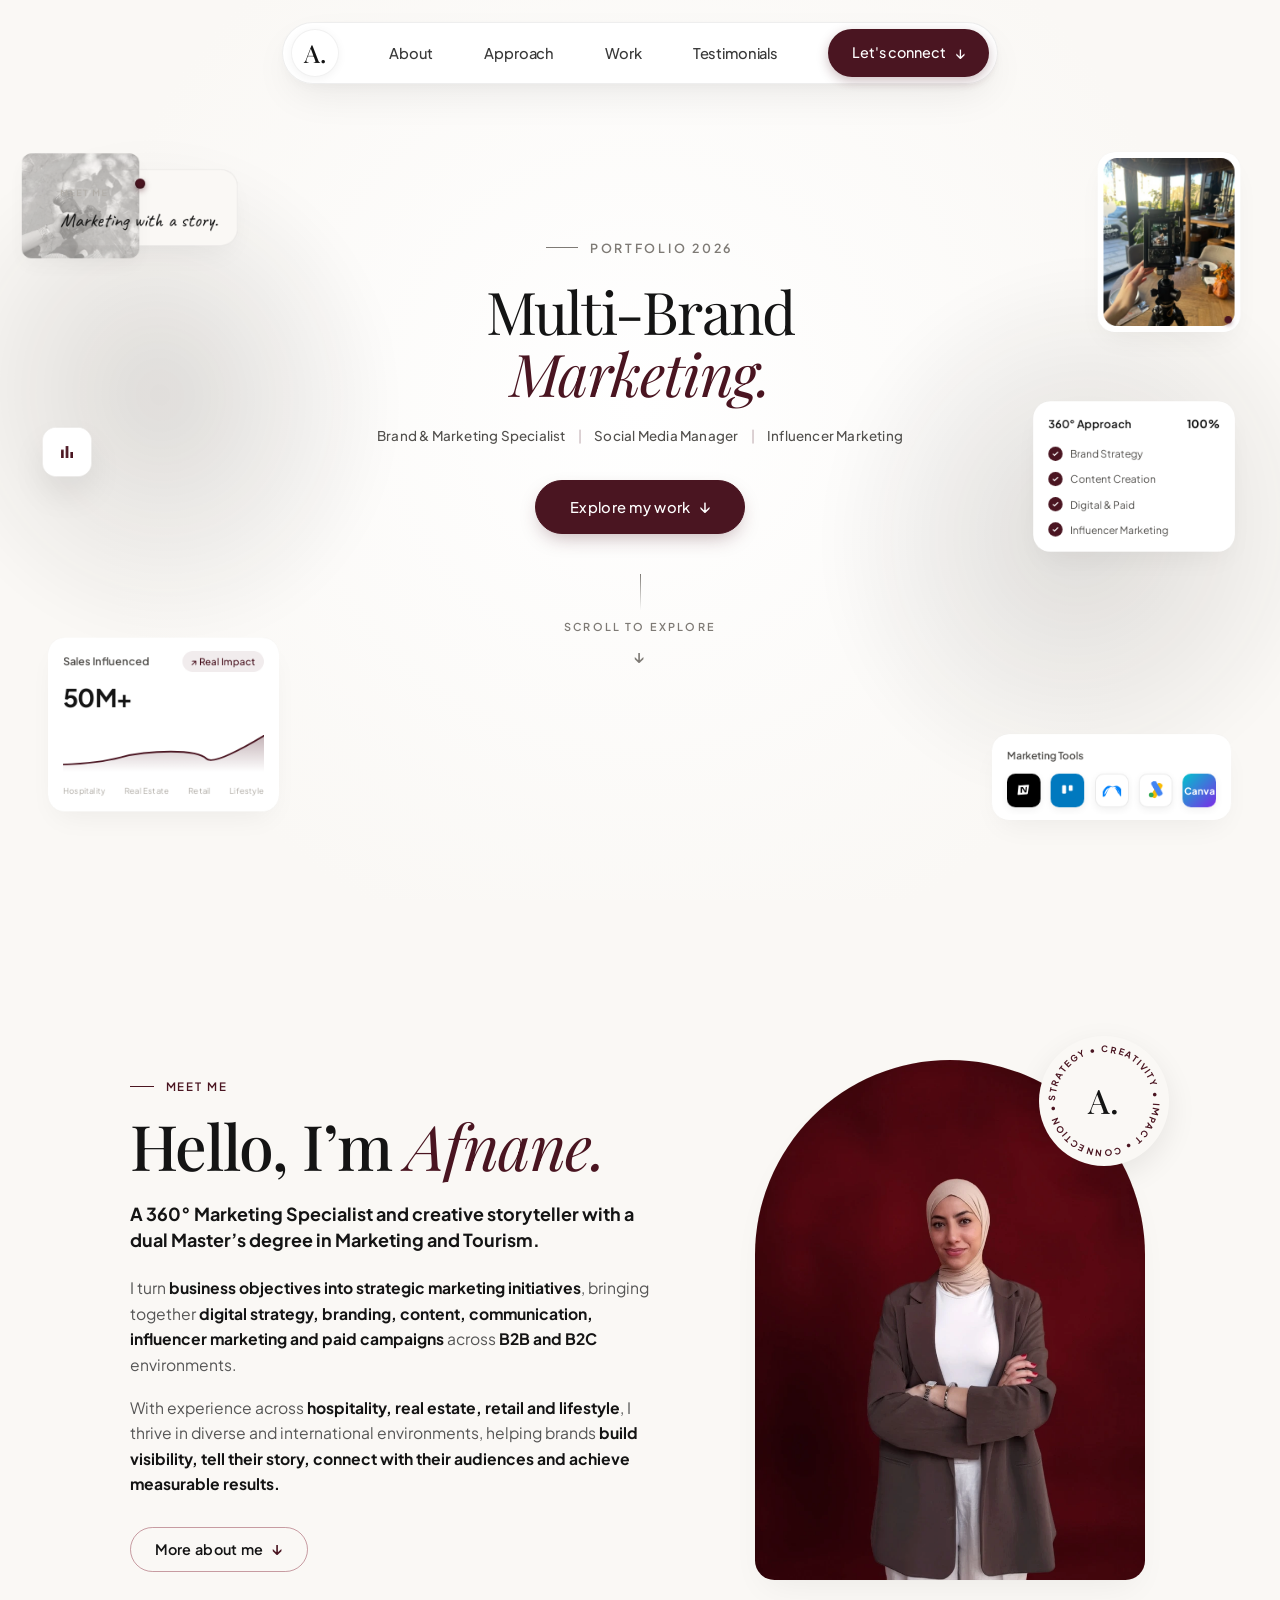
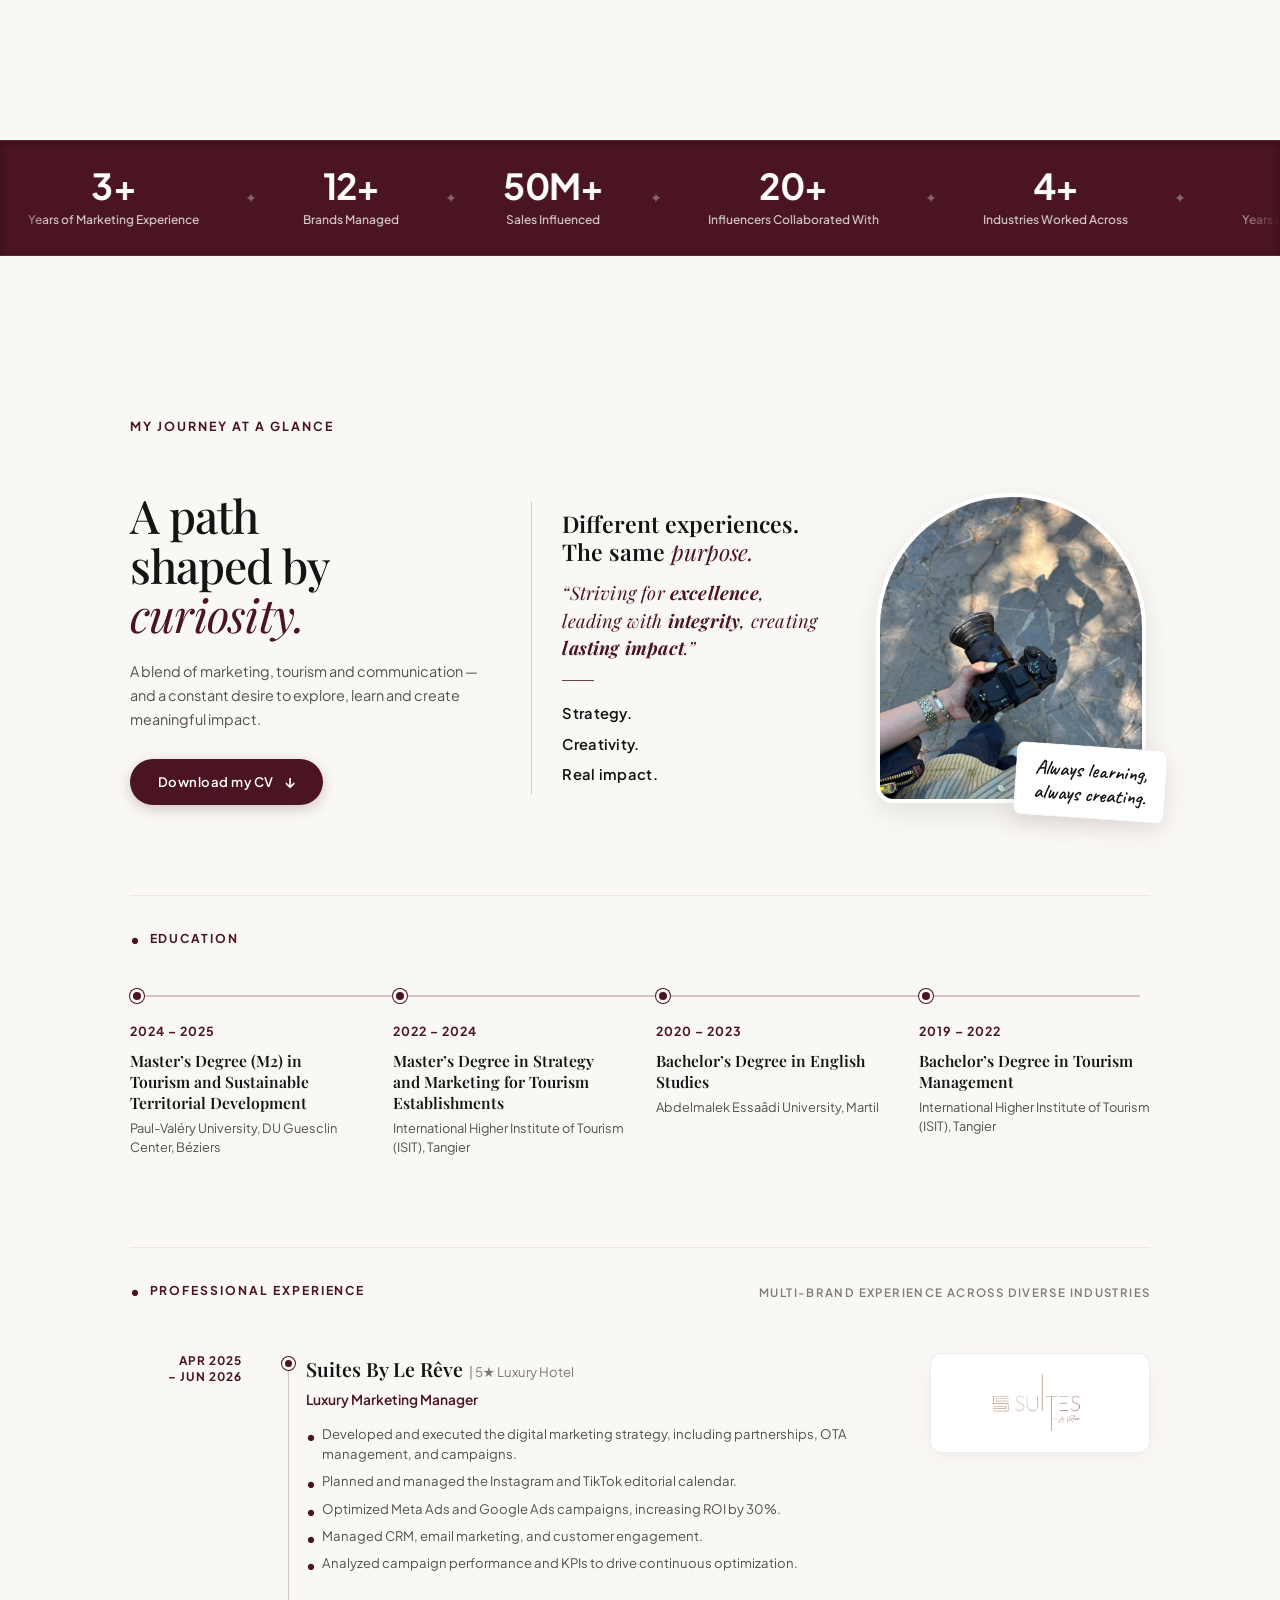
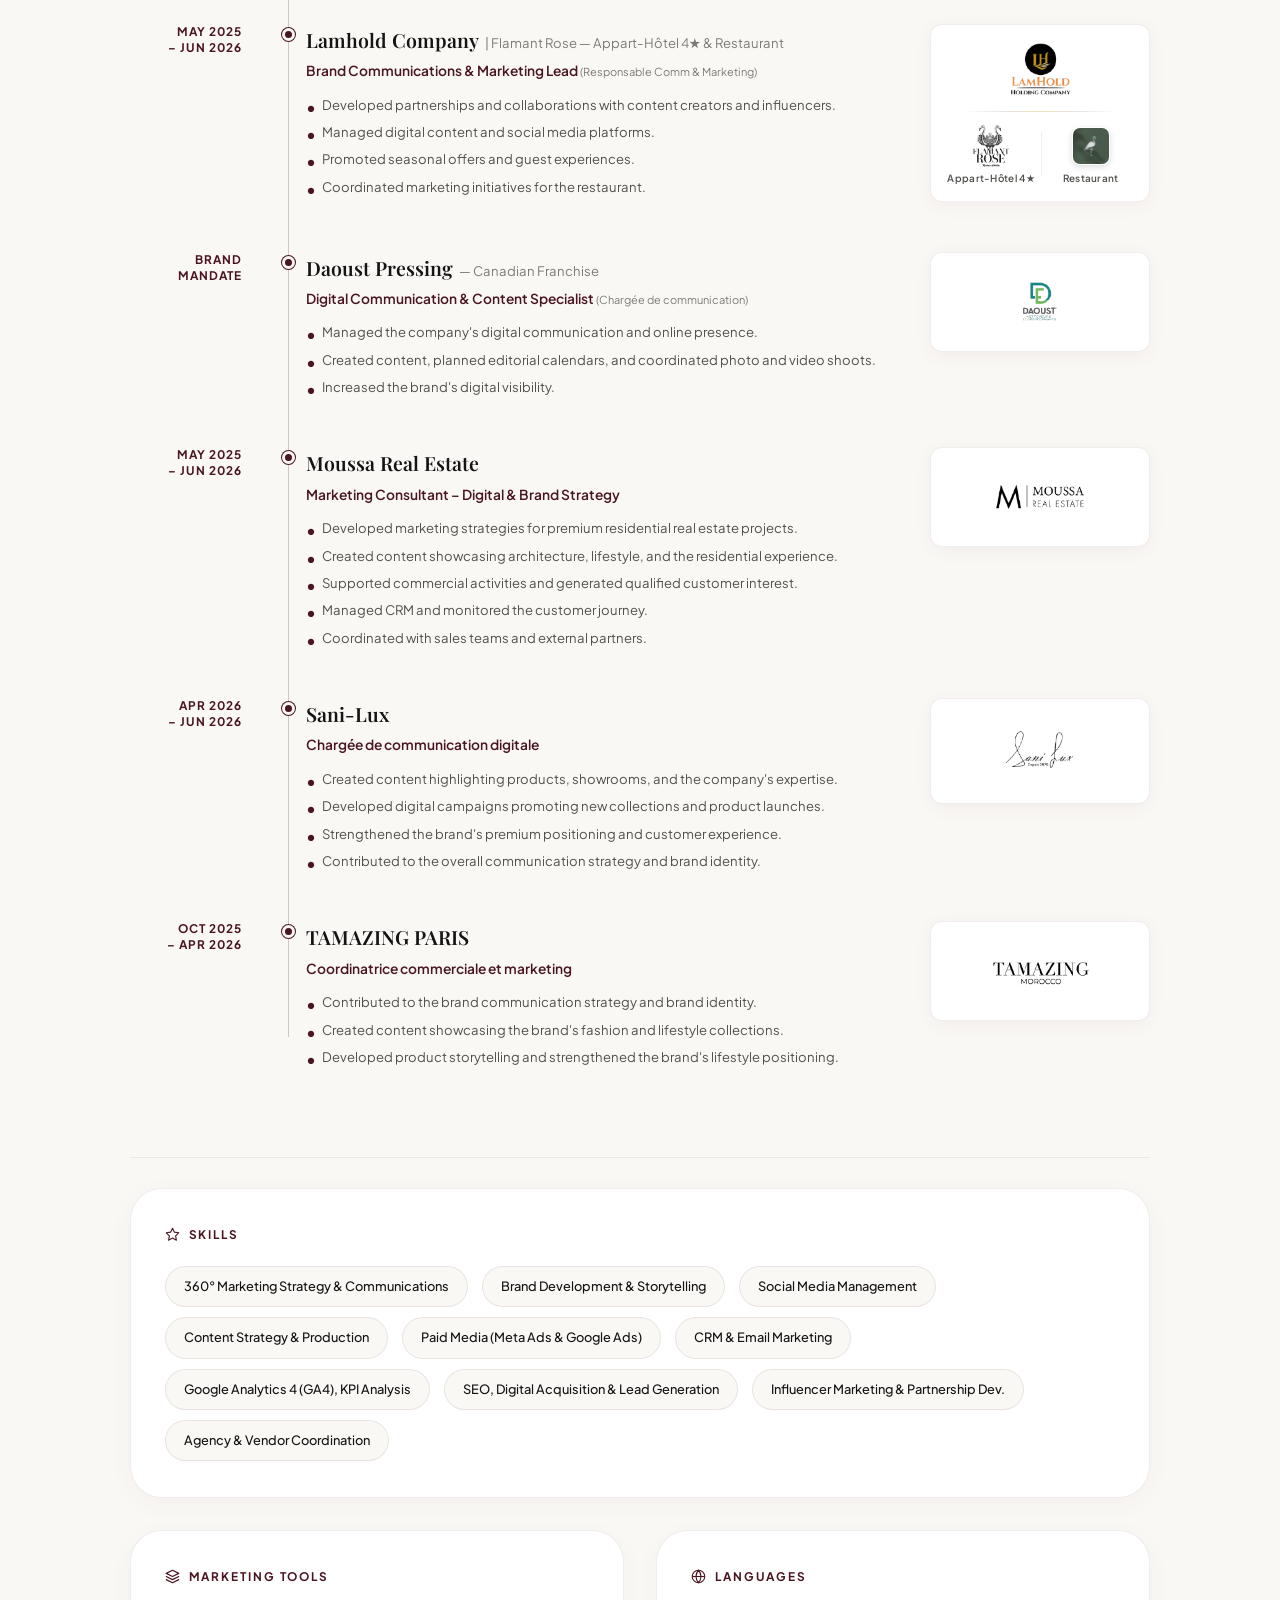
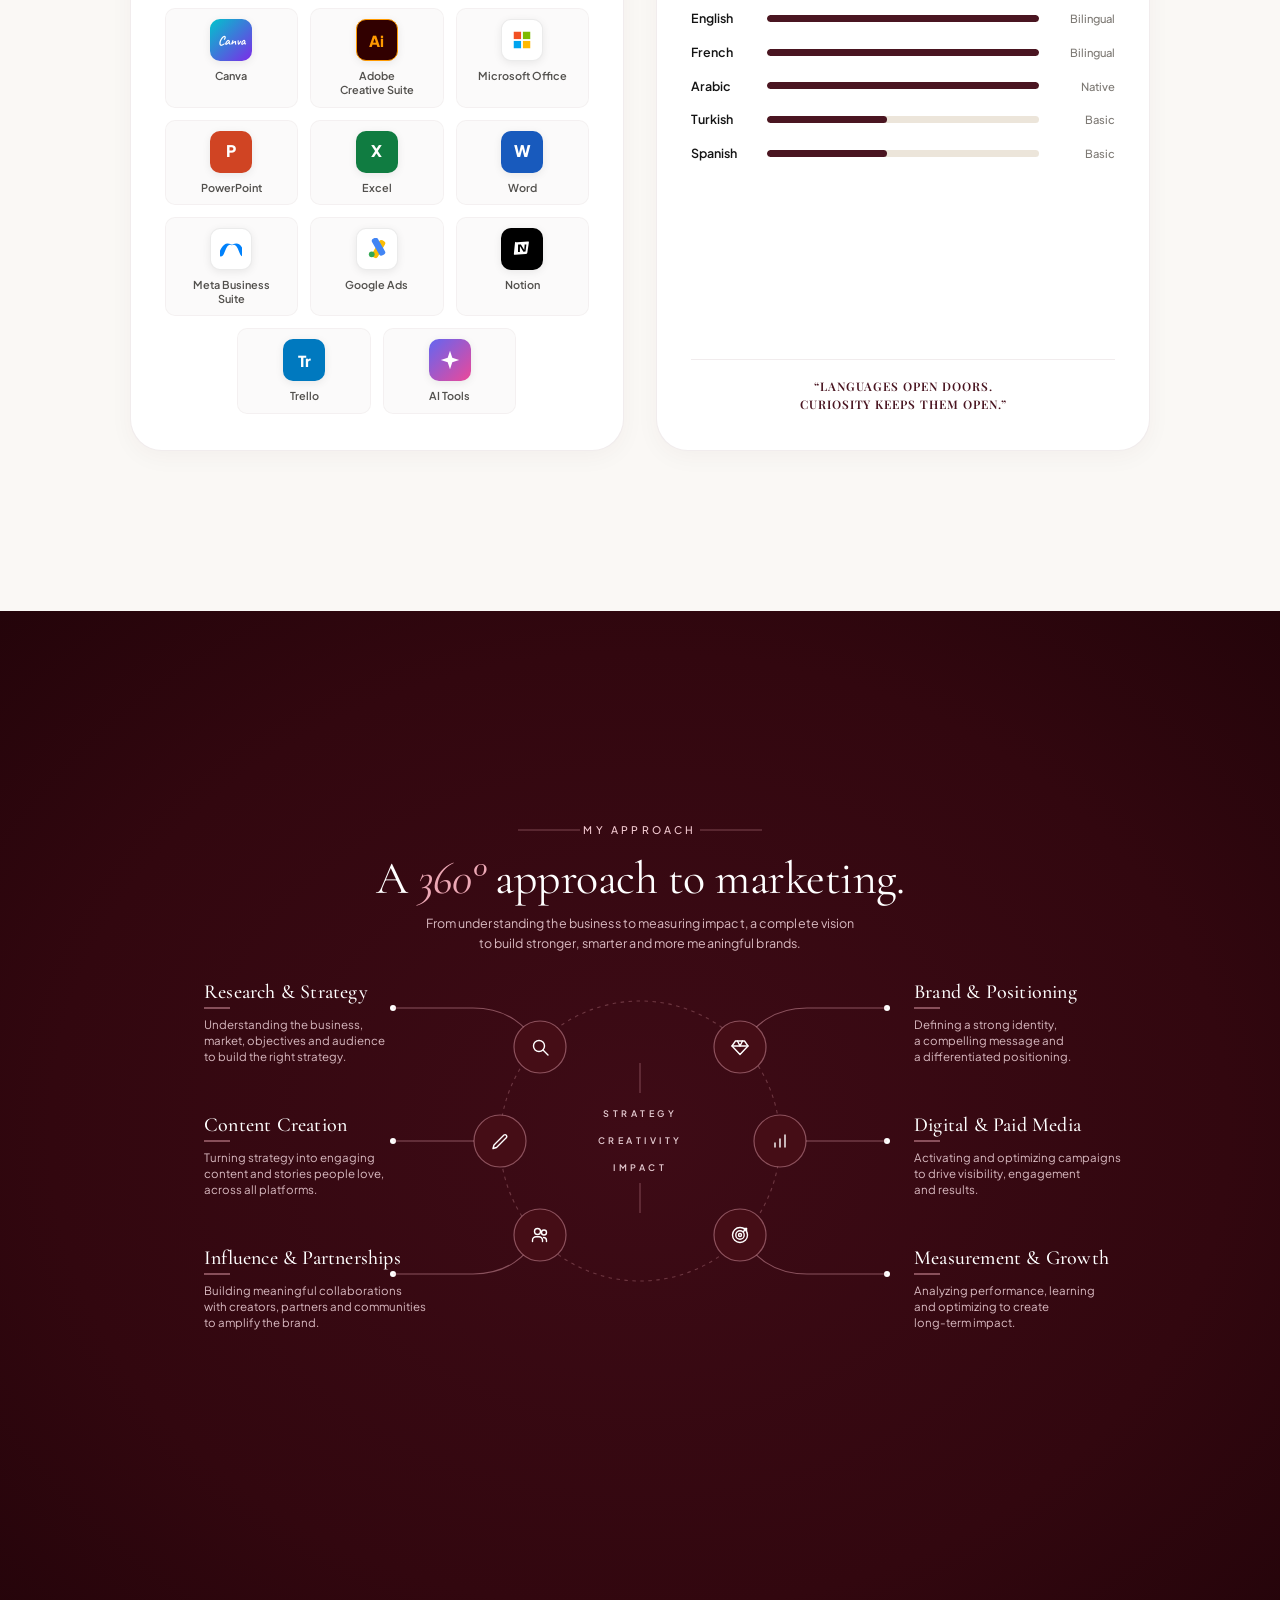
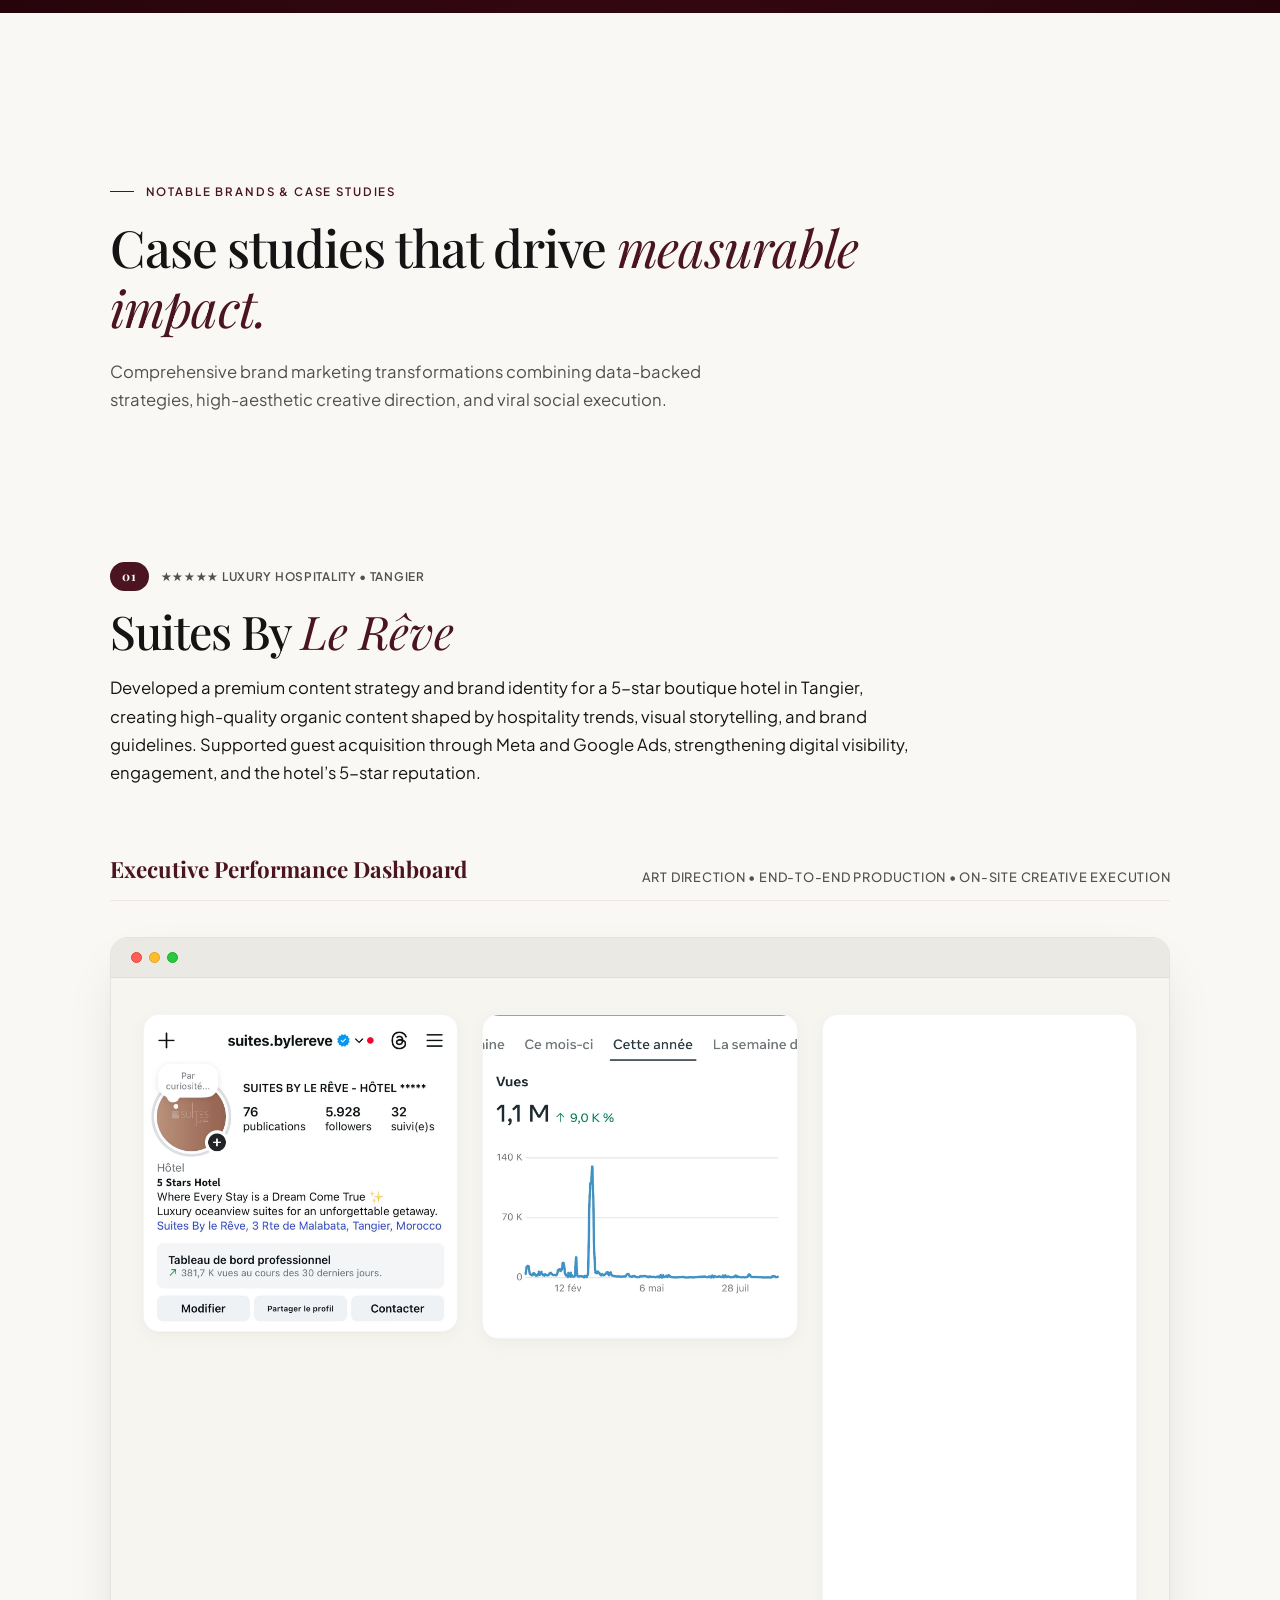
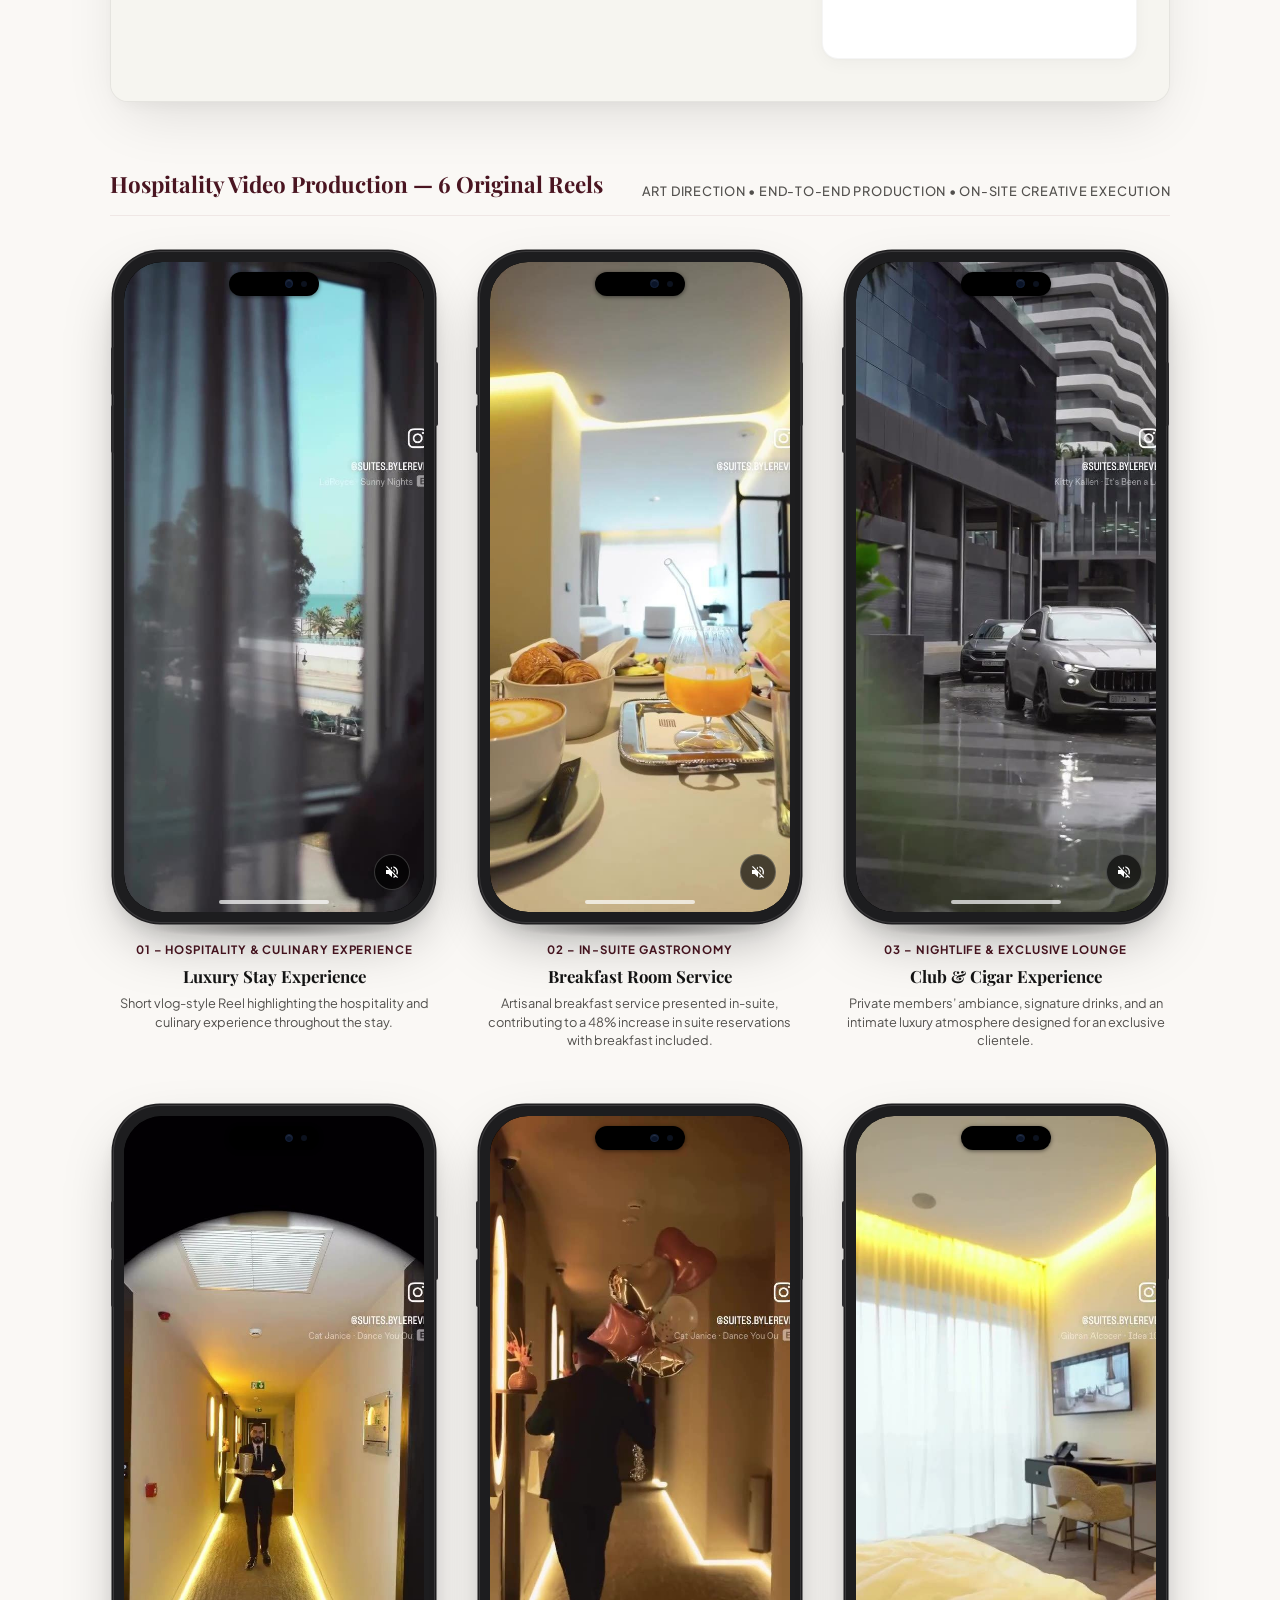
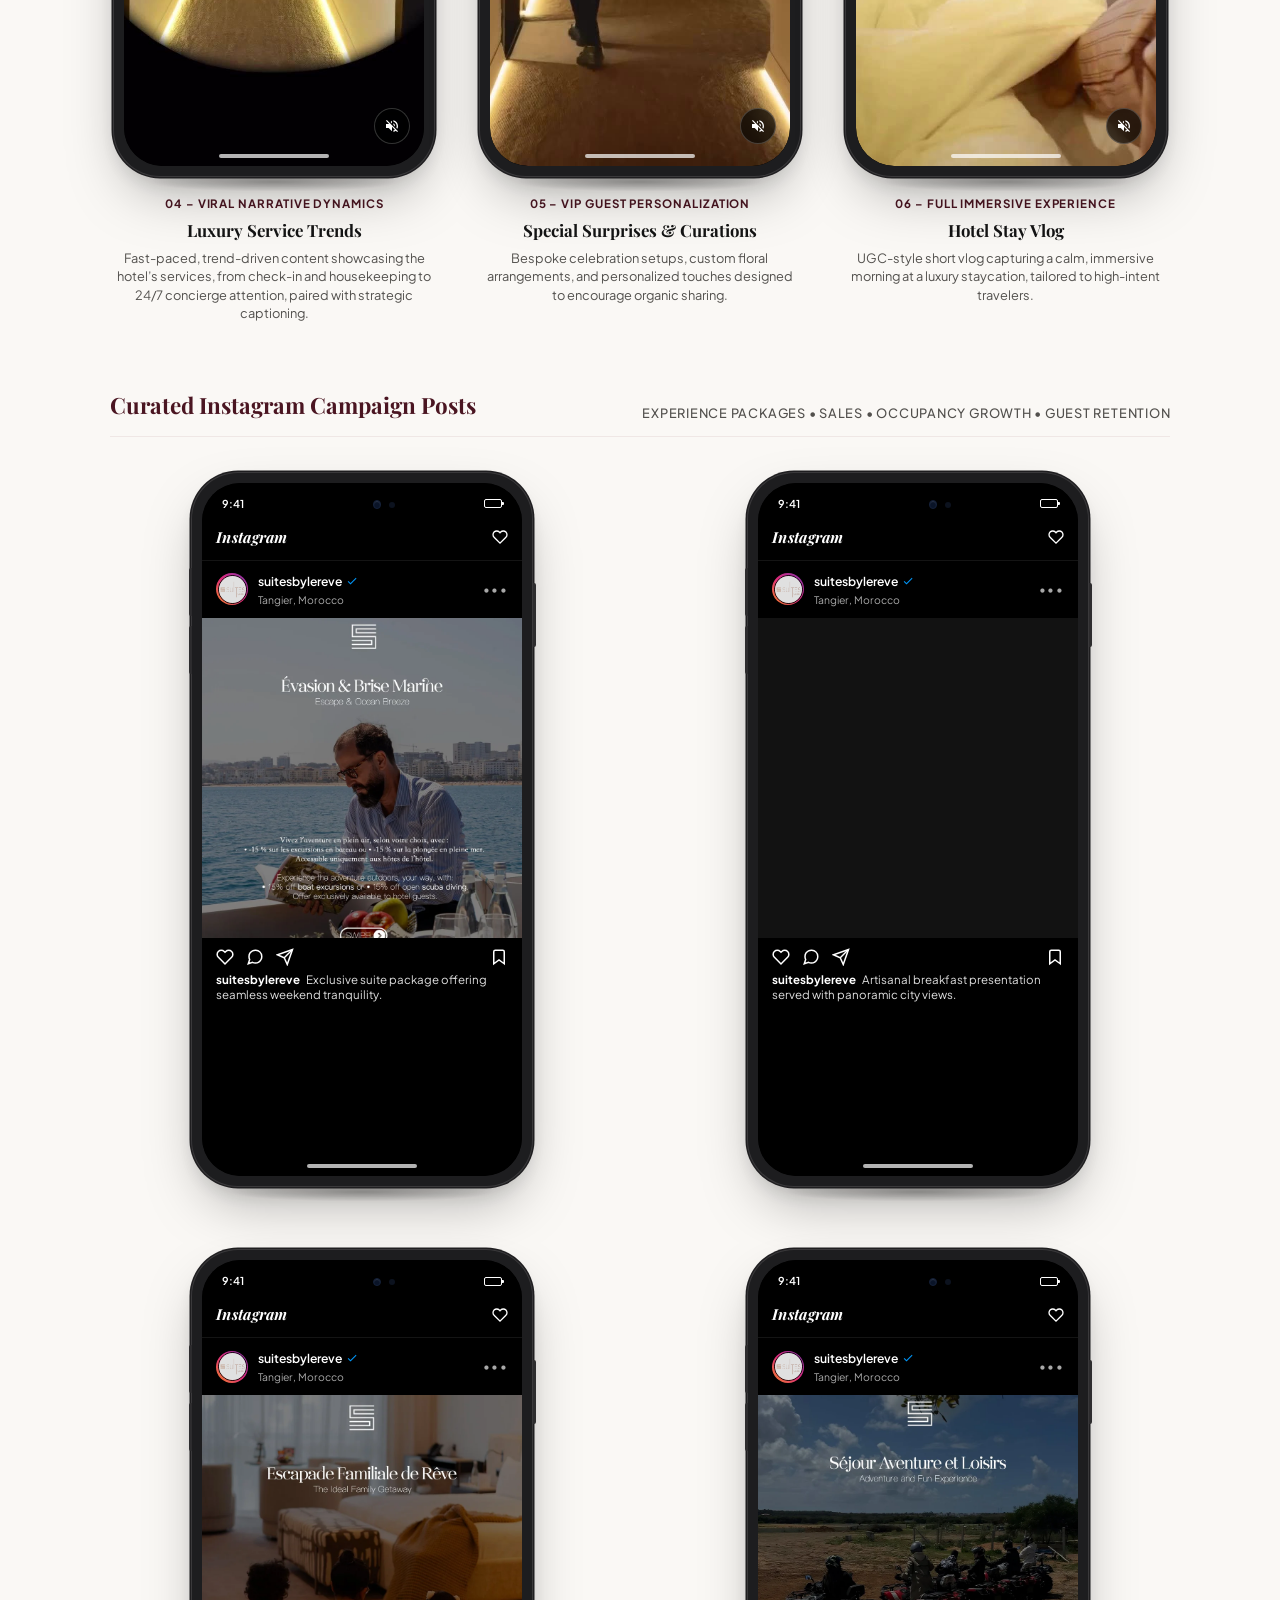
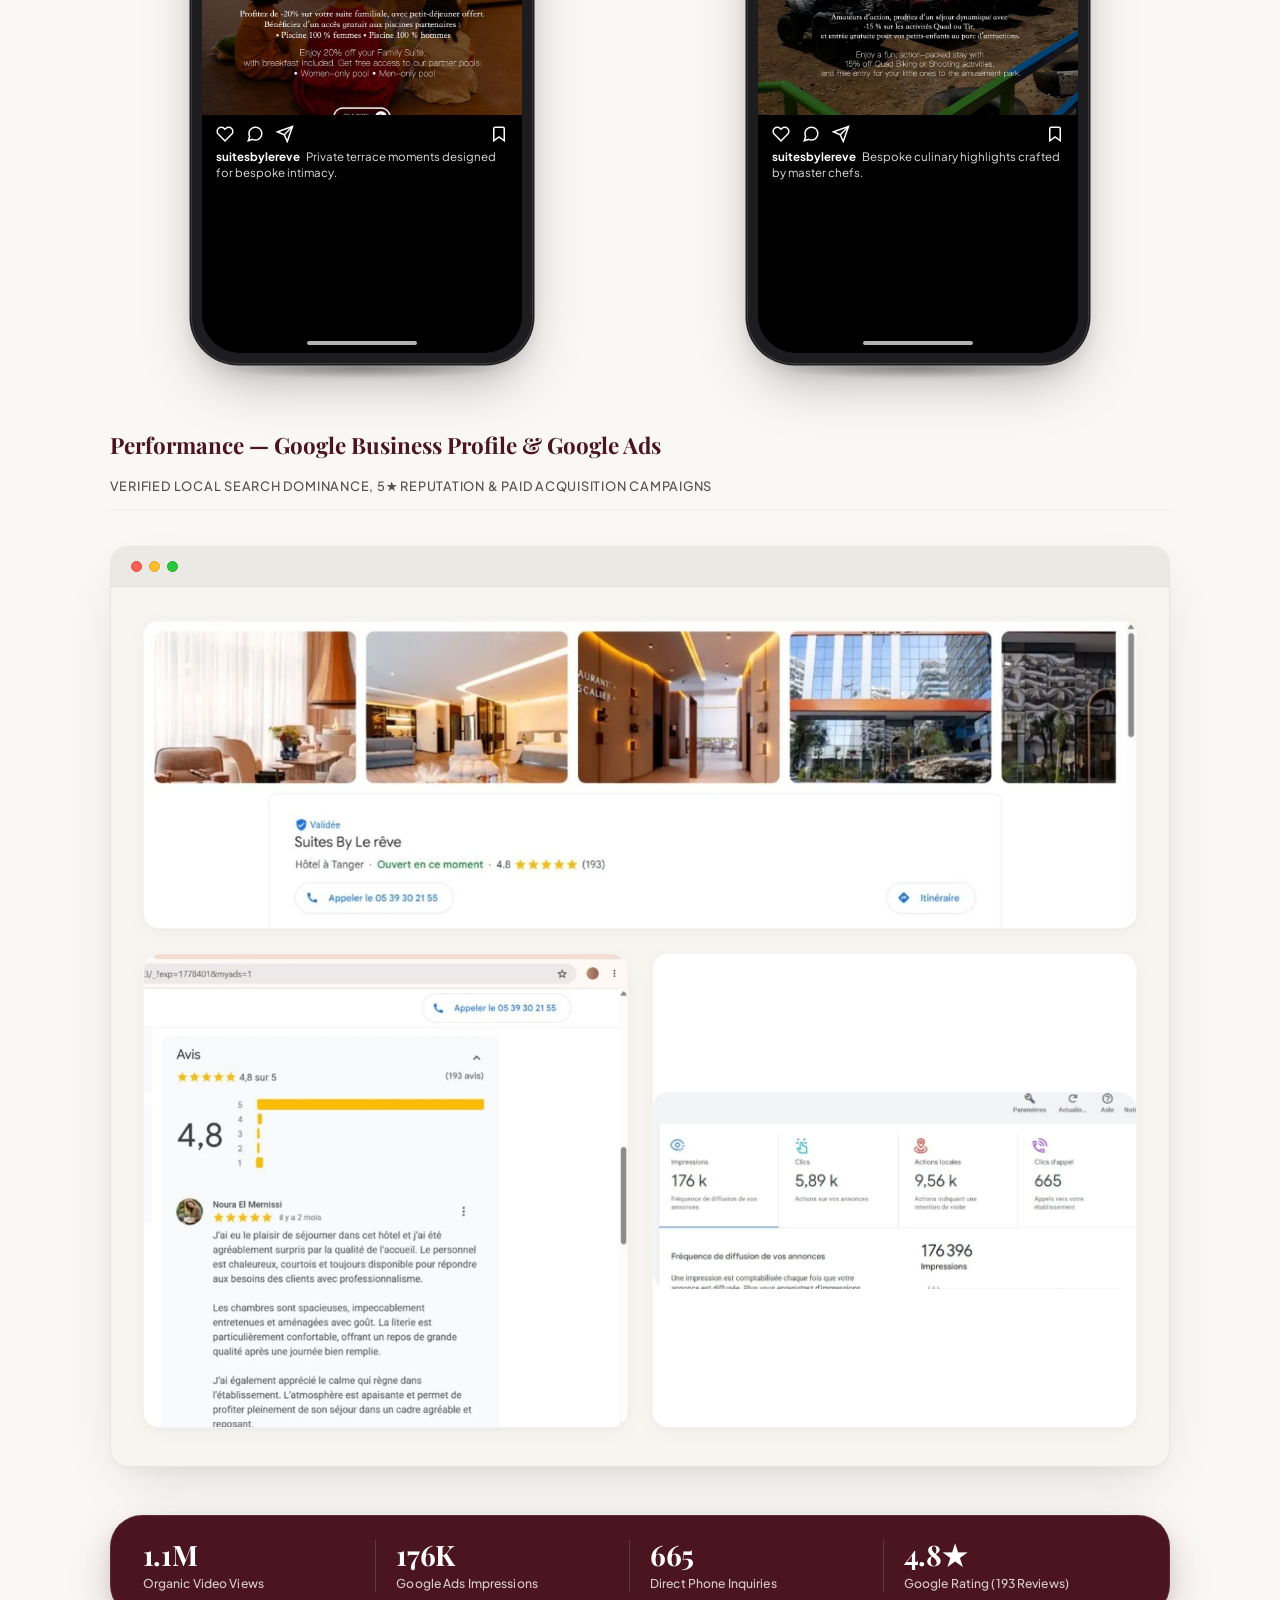
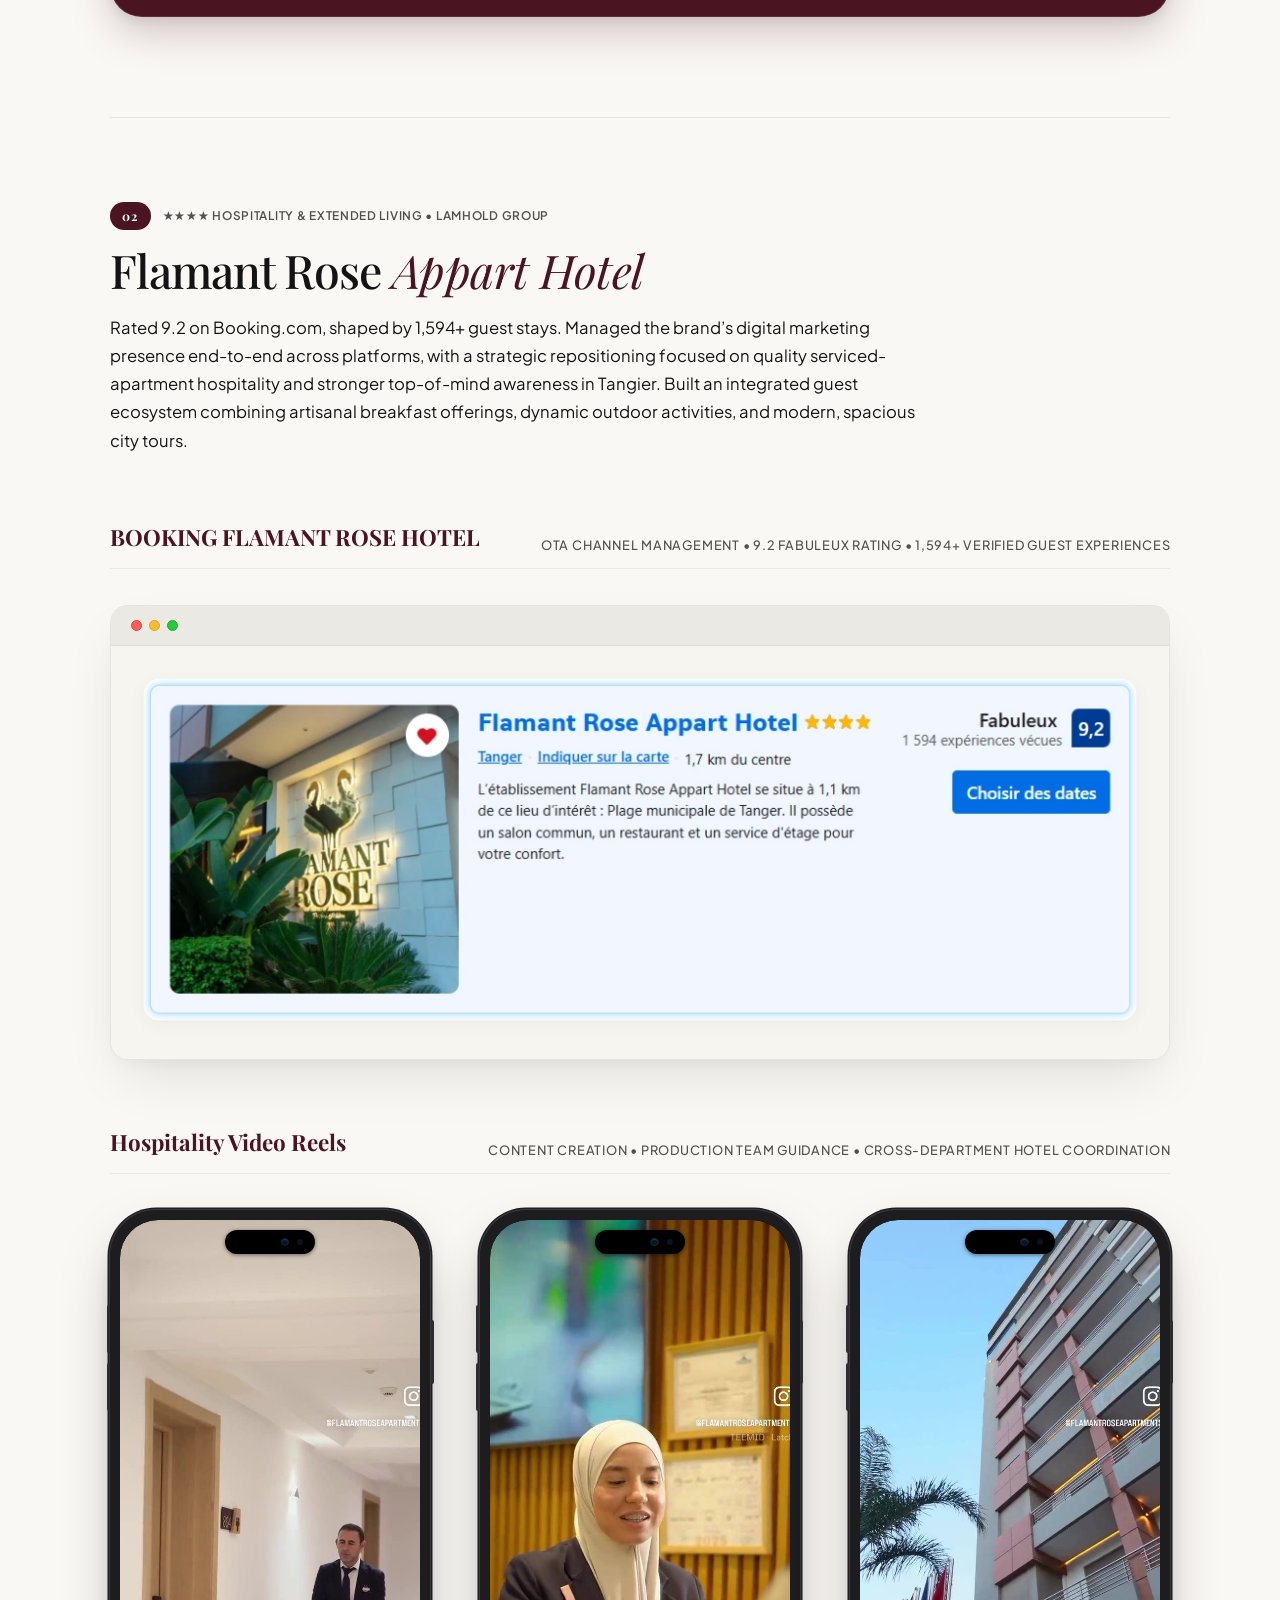
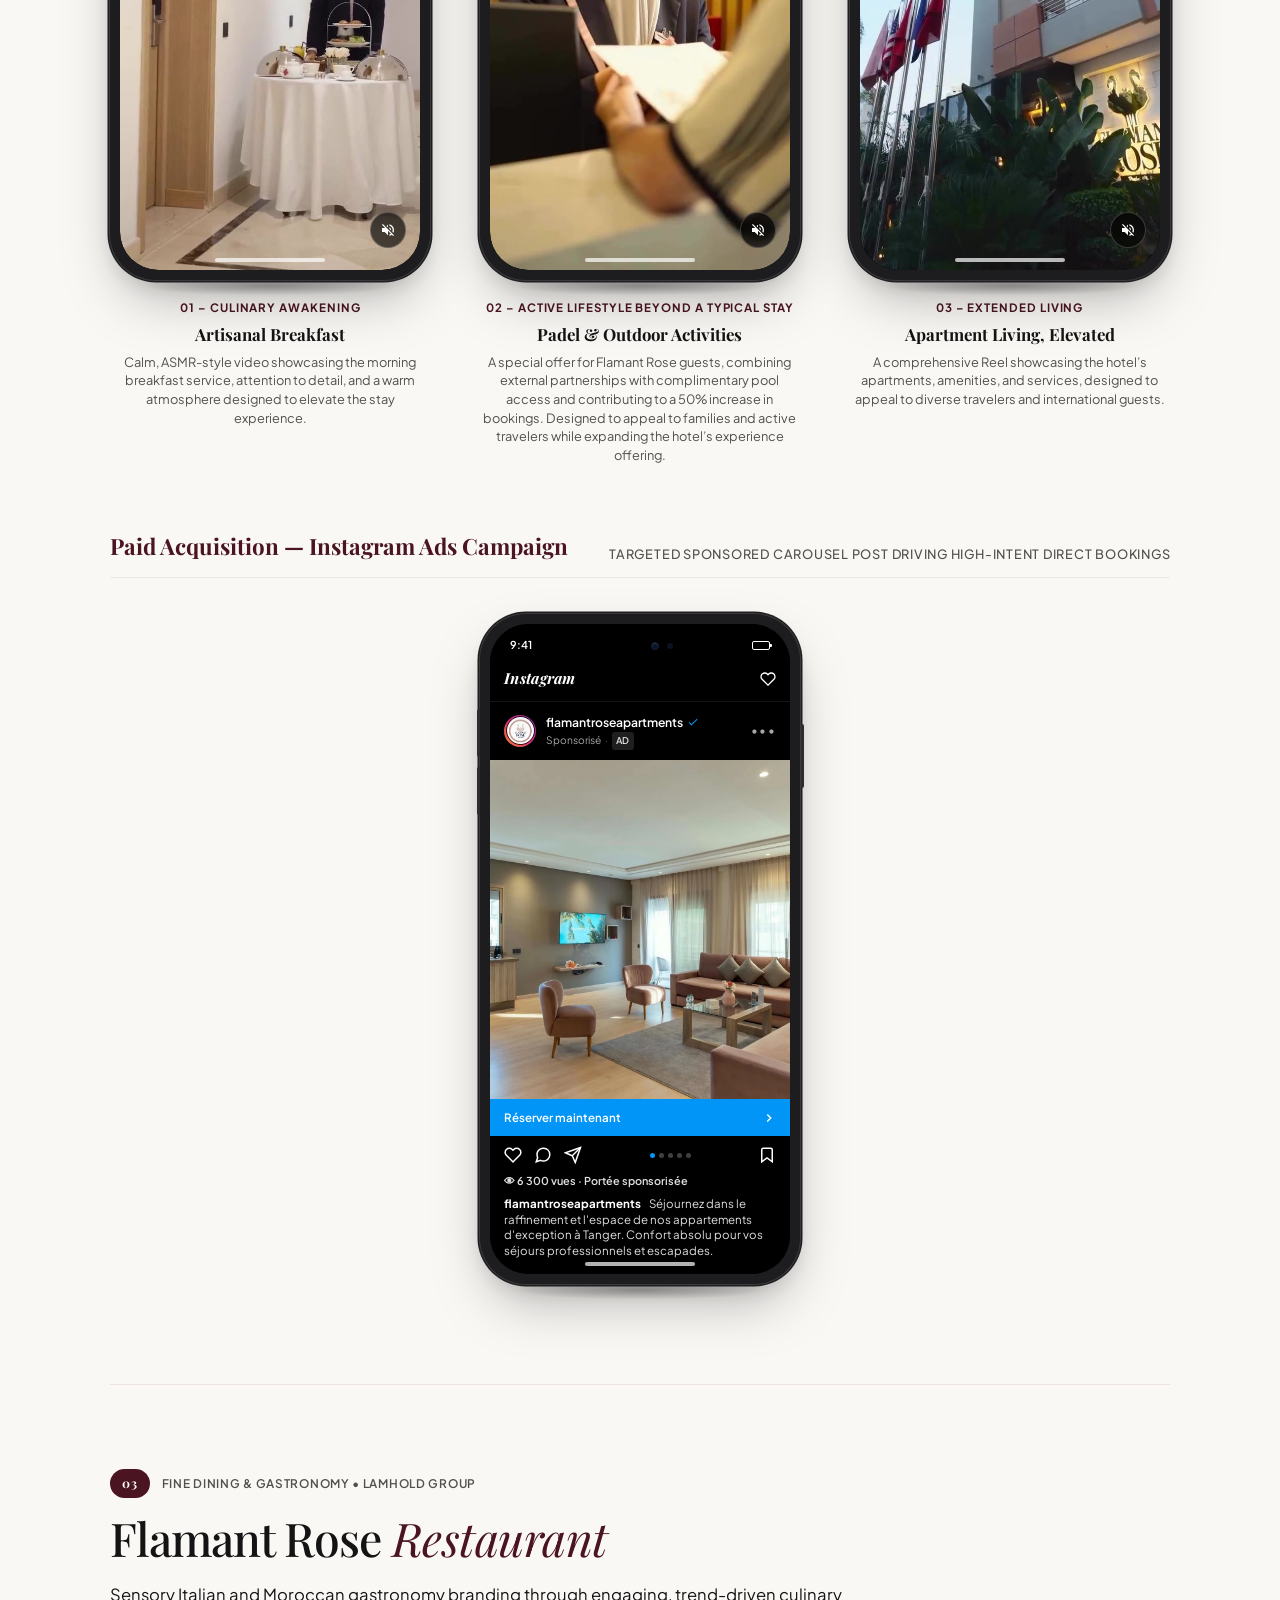
==== commit 92819667: "feat(nav): dynamic active section indicator in mobile navbar replacing static let's connect button" ====
--- a/index.html
+++ b/index.html
@@ -47,8 +47,9 @@
       </nav>
 
       <div class="header-cta">
-        <a href="#contact" class="btn-nav-connect">
-          Let's connect <span class="btn-arrow">↓</span>
+        <a href="#contact" class="btn-nav-connect" id="btnNavConnect" aria-label="Current section and contact">
+          <span class="btn-text-desktop">Let's connect <span class="btn-arrow">↓</span></span>
+          <span class="nav-section-mobile" id="navSectionMobile">Home</span>
         </a>
       </div>
 
--- a/styles.css
+++ b/styles.css
@@ -453,6 +453,16 @@
   transform: translateY(3px);
 }
 
+.btn-text-desktop {
+  display: inline-flex;
+  align-items: center;
+  gap: 9px;
+}
+
+.nav-section-mobile {
+  display: none;
+}
+
 /* Mobile Menu Toggle */
 .mobile-toggle {
   display: none;
@@ -5288,8 +5298,10 @@
   }
 
   .editorial-bts-spread {
-    grid-template-columns: 1fr 1fr;
-    gap: 12px;
+    grid-template-columns: 1fr;
+    gap: 24px;
+    max-width: 480px;
+    margin: 24px auto 36px auto;
   }
 
   .case-metrics-bar {
@@ -6218,6 +6230,40 @@
     padding: 5px 6px 5px 6px;
   }
 
+  .btn-text-desktop {
+    display: none !important;
+  }
+
+  .nav-section-mobile {
+    display: inline-flex;
+    align-items: center;
+    justify-content: center;
+    font-weight: 600;
+    letter-spacing: 0.02em;
+    font-size: 0.88rem;
+    color: #FFFFFF;
+    transition: opacity 0.2s cubic-bezier(0.16, 1, 0.3, 1), transform 0.2s cubic-bezier(0.16, 1, 0.3, 1);
+  }
+
+  .nav-section-mobile.changing {
+    opacity: 0;
+    transform: translateY(-4px);
+  }
+
+  .btn-nav-connect {
+    padding: 8px 18px;
+    font-size: 0.88rem;
+    min-width: 104px;
+    max-width: 170px;
+    justify-content: center;
+    height: 38px;
+    box-sizing: border-box;
+    box-shadow: 0 4px 14px rgba(74, 21, 33, 0.22);
+    cursor: pointer;
+    user-select: none;
+    -webkit-tap-highlight-color: transparent;
+  }
+
   .nav-menu {
     display: none;
   }
@@ -6229,12 +6275,10 @@
     left: 0;
     right: 0;
     width: 100%;
-    background: rgba(255, 255, 255, 0.98);
-    backdrop-filter: blur(20px);
-    -webkit-backdrop-filter: blur(20px);
-    border: 1px solid rgba(20, 20, 20, 0.08);
+    background: #FFFFFF;
+    border: 1px solid rgba(20, 20, 20, 0.09);
     border-radius: 24px;
-    box-shadow: 0 16px 40px rgba(0, 0, 0, 0.12);
+    box-shadow: 0 20px 50px rgba(0, 0, 0, 0.18), 0 4px 12px rgba(0, 0, 0, 0.05);
     padding: 20px 24px;
     flex-direction: column;
     align-items: center;
@@ -6409,6 +6453,32 @@
     min-width: 0;
   }
 
+  .editorial-bts-spread {
+    grid-template-columns: 1fr;
+    gap: 24px;
+    max-width: 420px;
+    margin: 20px auto 36px auto;
+  }
+
+  .bts-photo-card {
+    width: 100%;
+    border-radius: 16px;
+  }
+
+  .bts-photo-caption {
+    padding: 16px 18px 20px 18px;
+  }
+
+  .bts-caption-title {
+    font-size: 1.05rem;
+    margin-bottom: 6px;
+  }
+
+  .bts-caption-text {
+    font-size: 0.82rem;
+    line-height: 1.5;
+  }
+
   .tamazing-archive-bar {
     flex-direction: column;
     align-items: stretch;
@@ -6478,4 +6548,13 @@
   .testi-quote-text {
     font-size: 0.95rem;
   }
-}
+  .btn-nav-connect {
+    padding: 7px 14px;
+    min-width: 86px;
+    max-width: 130px;
+    height: 36px;
+  }
+  .nav-section-mobile {
+    font-size: 0.80rem;
+  }
+}
